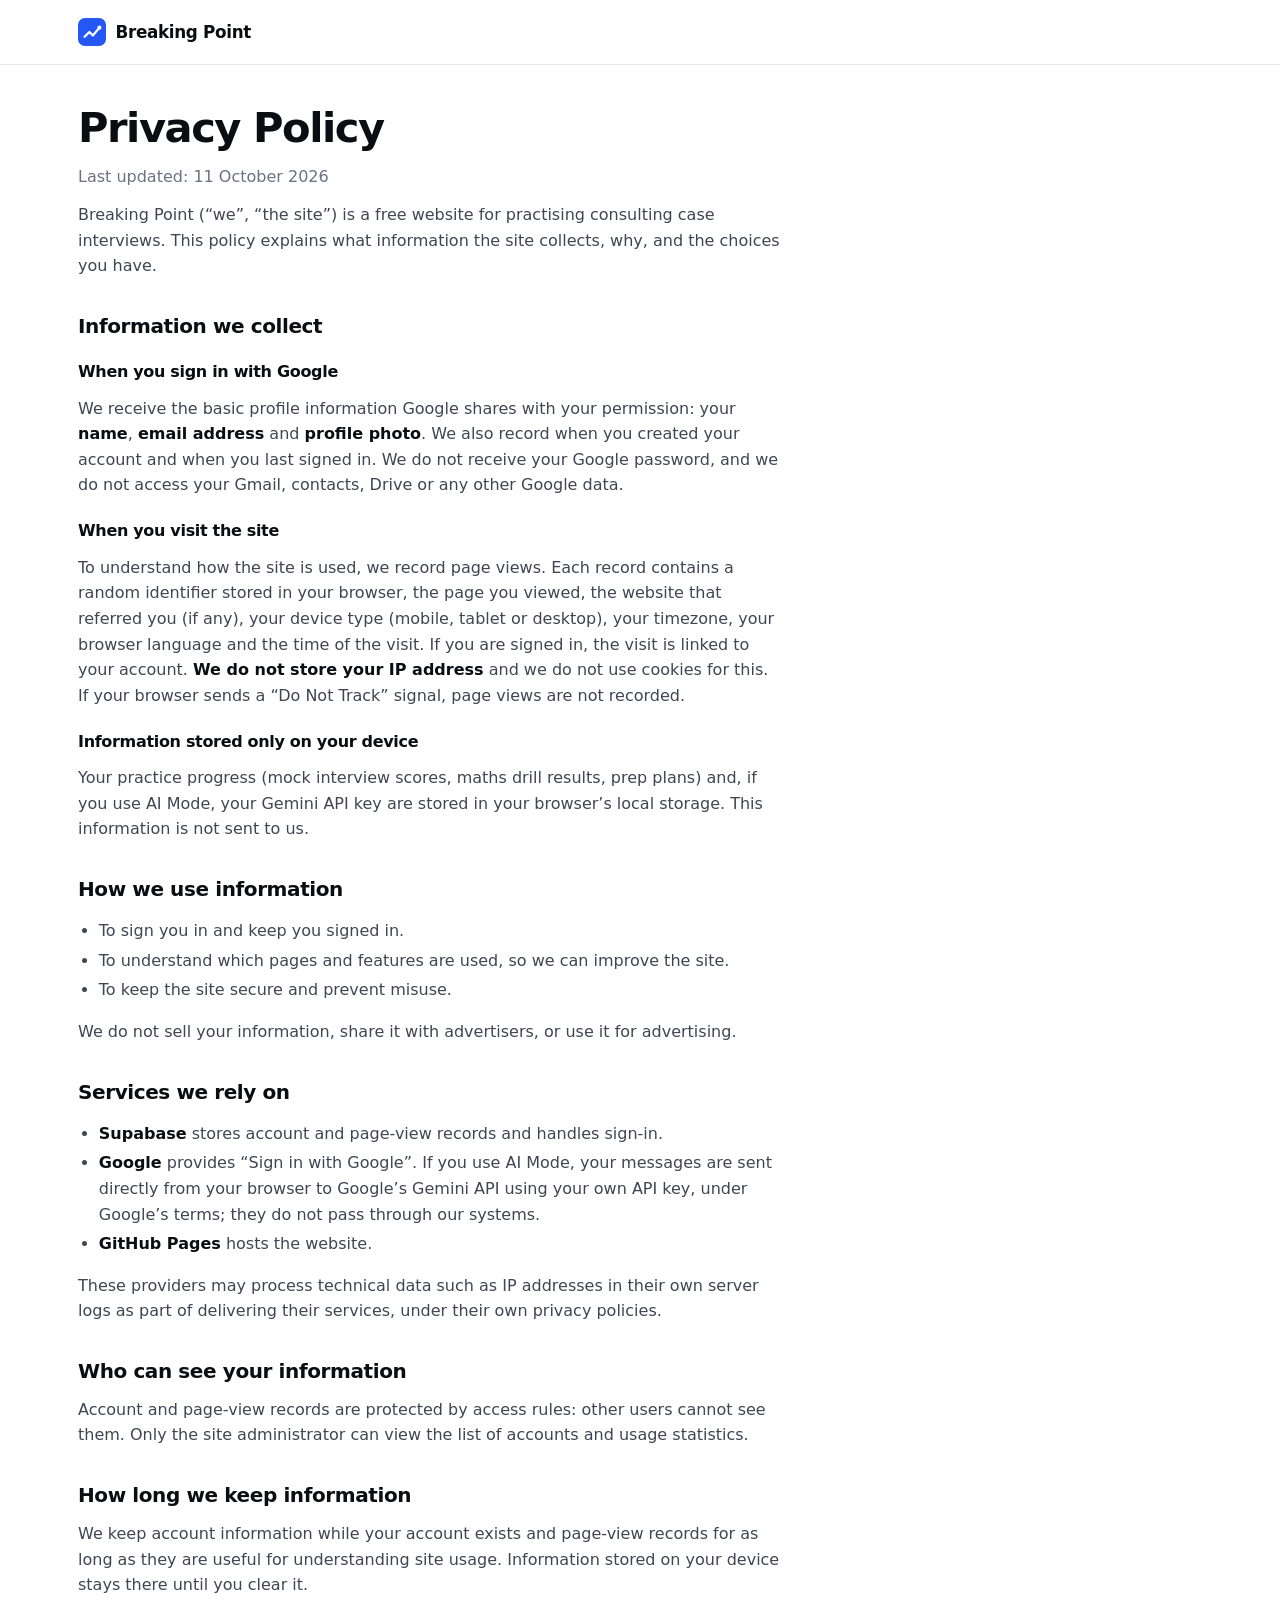
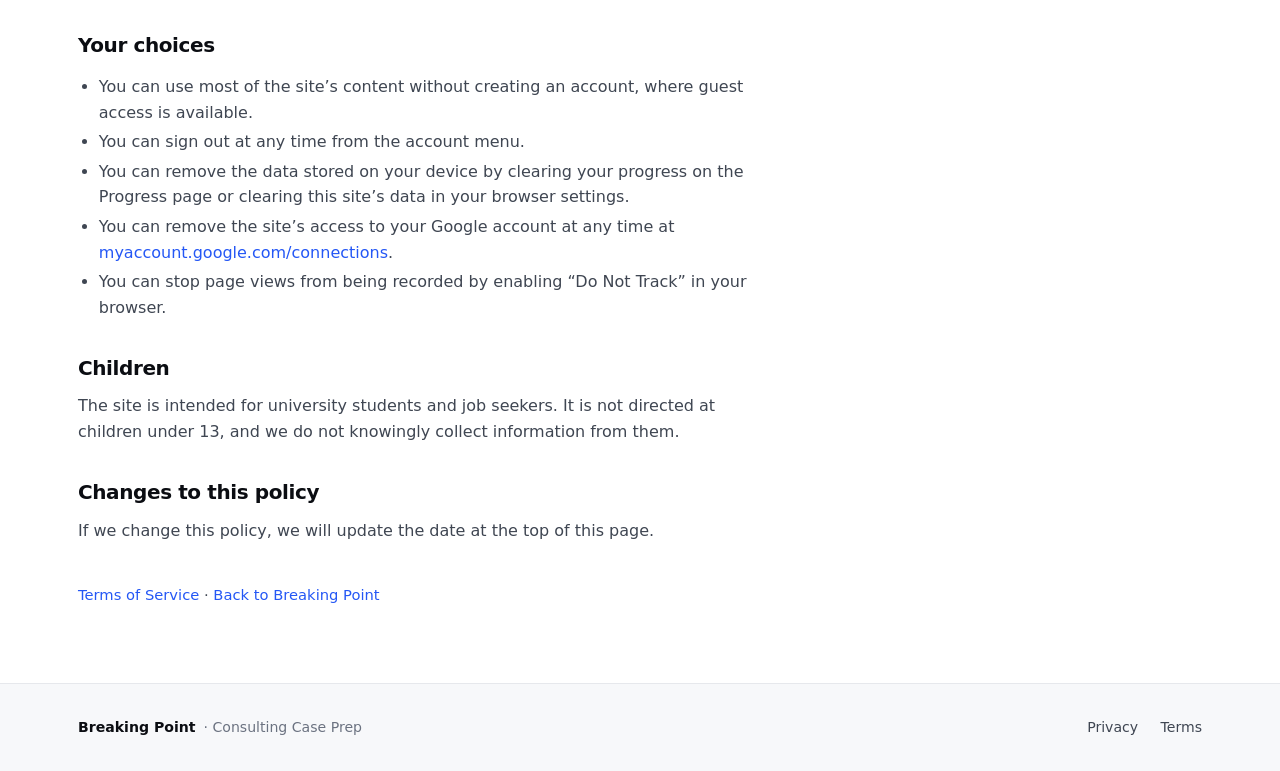
==== privacy.html @ 8d7461c3 "Add Privacy Policy and Terms of Service pages Public pages (no sign-in needed) for Google's OAuth br" ====
<!doctype html>
<html lang="en">
<head>
  <meta charset="utf-8">
  <meta name="viewport" content="width=device-width, initial-scale=1">
  <title>Privacy Policy · Breaking Point</title>
  <meta name="description" content="How Breaking Point collects, uses and protects your information.">
  <link rel="icon" href="img/favicon.svg" type="image/svg+xml">
  <link rel="stylesheet" href="css/style.css?v=19">
</head>
<body>

<header class="site-header">
  <div class="wrap">
    <a class="brand" href="index.html" aria-label="Breaking Point home"><svg class="brand-mark" viewBox="0 0 32 32" aria-hidden="true"><rect width="32" height="32" rx="8" fill="#2457f5"/><path d="M7.5 21.5l5.5-5.5 4 4 7.5-9" fill="none" stroke="#fff" stroke-width="2.6" stroke-linecap="round" stroke-linejoin="round"/><circle cx="24.5" cy="11" r="2.3" fill="#fff"/></svg><span class="brand-name">Breaking Point</span></a>
  </div>
</header>

<main class="wrap">
<article class="legal">
  <h1>Privacy Policy</h1>
  <p class="muted">Last updated: 11 October 2026</p>

  <p>Breaking Point (&ldquo;we&rdquo;, &ldquo;the site&rdquo;) is a free website for practising consulting case interviews. This policy explains what information the site collects, why, and the choices you have.</p>

  <h2>Information we collect</h2>
  <h3>When you sign in with Google</h3>
  <p>We receive the basic profile information Google shares with your permission: your <strong>name</strong>, <strong>email address</strong> and <strong>profile photo</strong>. We also record when you created your account and when you last signed in. We do not receive your Google password, and we do not access your Gmail, contacts, Drive or any other Google data.</p>

  <h3>When you visit the site</h3>
  <p>To understand how the site is used, we record page views. Each record contains a random identifier stored in your browser, the page you viewed, the website that referred you (if any), your device type (mobile, tablet or desktop), your timezone, your browser language and the time of the visit. If you are signed in, the visit is linked to your account. <strong>We do not store your IP address</strong> and we do not use cookies for this. If your browser sends a &ldquo;Do Not Track&rdquo; signal, page views are not recorded.</p>

  <h3>Information stored only on your device</h3>
  <p>Your practice progress (mock interview scores, maths drill results, prep plans) and, if you use AI Mode, your Gemini API key are stored in your browser&rsquo;s local storage. This information is not sent to us.</p>

  <h2>How we use information</h2>
  <ul>
    <li>To sign you in and keep you signed in.</li>
    <li>To understand which pages and features are used, so we can improve the site.</li>
    <li>To keep the site secure and prevent misuse.</li>
  </ul>
  <p>We do not sell your information, share it with advertisers, or use it for advertising.</p>

  <h2>Services we rely on</h2>
  <ul>
    <li><strong>Supabase</strong> stores account and page-view records and handles sign-in.</li>
    <li><strong>Google</strong> provides &ldquo;Sign in with Google&rdquo;. If you use AI Mode, your messages are sent directly from your browser to Google&rsquo;s Gemini API using your own API key, under Google&rsquo;s terms; they do not pass through our systems.</li>
    <li><strong>GitHub Pages</strong> hosts the website.</li>
  </ul>
  <p>These providers may process technical data such as IP addresses in their own server logs as part of delivering their services, under their own privacy policies.</p>

  <h2>Who can see your information</h2>
  <p>Account and page-view records are protected by access rules: other users cannot see them. Only the site administrator can view the list of accounts and usage statistics.</p>

  <h2>How long we keep information</h2>
  <p>We keep account information while your account exists and page-view records for as long as they are useful for understanding site usage. Information stored on your device stays there until you clear it.</p>

  <h2>Your choices</h2>
  <ul>
    <li>You can use most of the site&rsquo;s content without creating an account, where guest access is available.</li>
    <li>You can sign out at any time from the account menu.</li>
    <li>You can remove the data stored on your device by clearing your progress on the Progress page or clearing this site&rsquo;s data in your browser settings.</li>
    <li>You can remove the site&rsquo;s access to your Google account at any time at <a href="https://myaccount.google.com/connections" rel="noopener">myaccount.google.com/connections</a>.</li>
    <li>You can stop page views from being recorded by enabling &ldquo;Do Not Track&rdquo; in your browser.</li>
  </ul>

  <h2>Children</h2>
  <p>The site is intended for university students and job seekers. It is not directed at children under 13, and we do not knowingly collect information from them.</p>

  <h2>Changes to this policy</h2>
  <p>If we change this policy, we will update the date at the top of this page.</p>

  <p class="legal-links"><a href="terms.html">Terms of Service</a> &middot; <a href="index.html">Back to Breaking Point</a></p>
</article>
</main>

<footer>
  <div class="wrap">
    <span class="foot-brand">Breaking Point <span class="muted" style="font-weight:400">&middot; Consulting Case Prep</span></span>
    <nav class="foot-links" aria-label="Footer"><a href="privacy.html">Privacy</a><a href="terms.html">Terms</a></nav>
  </div>
</footer>
</body>
</html>
---- css/style.css ----
/* =====================================================================
   Breaking Point — Consulting Case Prep
   Design system: crisp white canvas, Inter throughout, one confident blue
   accent, soft borders and shadows, generous spacing. Phone and tablet
   adjustments live in the media queries at the end.
   ===================================================================== */

@font-face {
  font-family: "Inter";
  src: url("../fonts/inter-latin-wght-normal.woff2") format("woff2-variations"),
       url("../fonts/inter-latin-wght-normal.woff2") format("woff2");
  font-weight: 100 900; font-style: normal; font-display: swap;
}

:root {
  /* Neutrals */
  --bg: #ffffff;
  --bg-subtle: #f7f8fa;
  --bg-muted: #f1f3f6;
  --border: #e6e8ec;
  --border-strong: #d4d8df;
  --text: #0b0d12;
  --text-2: #3f4652;
  --text-3: #6b7280;

  /* Brand */
  --accent: #2457f5;
  --accent-hover: #1b47d8;
  --accent-ink: #14286b;
  --accent-soft: #edf2ff;
  --accent-soft-2: #d9e3ff;

  /* Status */
  --easy: #15803d;
  --medium: #b45309;
  --hard: #dc2626;

  /* Shape */
  --r-sm: 8px;
  --r: 10px;
  --r-lg: 12px;
  --shadow-sm: 0 0 #0000;
  --shadow: 0 1px 3px rgba(16, 24, 40, 0.06), 0 6px 16px rgba(16, 24, 40, 0.06);
  --shadow-lg: 0 12px 40px rgba(16, 24, 40, 0.14);

  --font: "Inter", ui-sans-serif, system-ui, -apple-system, "Segoe UI", Roboto, Helvetica, Arial, sans-serif;
  --mono: ui-monospace, "SF Mono", Menlo, Consolas, monospace;
  --header-h: 64px;
  --measure: 44rem;

  /* Aliases used by inline styles and scripts */
  --ink: var(--text);
  --paper: var(--bg);
  --muted: var(--text-2);
  --faint: var(--text-3);
  --rule: var(--border);
  --panel: var(--bg-subtle);
  --panel-strong: var(--bg-muted);
  --card: var(--bg);
  --ui: var(--font);
  --serif: var(--font);
}

*, *::before, *::after { box-sizing: border-box; }
[hidden] { display: none !important; }
html { -webkit-text-size-adjust: 100%; }
body {
  margin: 0; background: var(--bg); color: var(--text);
  font-family: var(--font); font-size: 16px; line-height: 1.6;
  font-feature-settings: "cv11", "ss01"; -webkit-font-smoothing: antialiased; -moz-osx-font-smoothing: grayscale;
}
img, svg { max-width: 100%; }
a { color: var(--accent); text-decoration: none; }
a:hover { color: var(--accent-hover); }
::selection { background: var(--accent-soft-2); }
::placeholder { color: var(--text-3); opacity: 1; }
:focus-visible { outline: 2px solid var(--accent); outline-offset: 2px; border-radius: 4px; }

h1, h2, h3, h4 { color: var(--text); font-weight: 700; letter-spacing: -0.02em; margin: 0; }
h1 { font-size: 2.6rem; line-height: 1.1; letter-spacing: -0.035em; }
h2 { font-size: 1.6rem; line-height: 1.25; margin: 2.6rem 0 0.8rem; }
h3 { font-size: 1.15rem; line-height: 1.35; margin: 1.6rem 0 0.5rem; }
h4 { font-size: 0.78rem; font-weight: 600; letter-spacing: 0.06em; text-transform: uppercase; color: var(--text-3); margin: 0 0 0.4rem; }
p { margin: 0.8rem 0; max-width: var(--measure); color: var(--text-2); }
ul, ol { color: var(--text-2); padding-left: 1.3rem; max-width: var(--measure); }
li { margin: 0.25rem 0; }
strong, b { color: var(--text); font-weight: 600; }
em { font-style: italic; }
code, kbd { font-family: var(--mono); font-size: 0.86em; }
kbd { border: 1px solid var(--border); border-bottom-width: 2px; border-radius: 5px; padding: 0 0.35em; background: var(--bg-subtle); color: var(--text-2); }
.muted { color: var(--text-3); }

.wrap { max-width: 1180px; margin: 0 auto; padding: 0 28px; }
article { padding: 2.8rem 0 5rem; }

p.subtitle { font-size: 1.15rem; line-height: 1.6; color: var(--text-2); margin: 0.8rem 0 2rem; max-width: 40rem; }
.note { font-size: 0.92rem; line-height: 1.55; color: var(--text-3); }

/* ---------- Buttons, chips, fields ---------- */

.btn {
  display: inline-flex; align-items: center; justify-content: center; gap: 0.4rem;
  font: 600 0.92rem/1.2 var(--font); letter-spacing: -0.005em;
  color: #fff; background: var(--accent); border: 1px solid var(--accent);
  padding: 0.6rem 1rem; border-radius: var(--r-sm); cursor: pointer; white-space: nowrap;
  box-shadow: var(--shadow-sm); transition: background 0.15s, border-color 0.15s, box-shadow 0.15s, transform 0.05s;
}
a.btn, a.btn:hover { color: #fff; }
.btn:hover { background: var(--accent-hover); border-color: var(--accent-hover); }
.btn:active { transform: translateY(1px); }
.btn.ghost, a.btn.ghost { color: var(--text); background: var(--bg); border-color: var(--border-strong); }
.btn.ghost:hover, a.btn.ghost:hover { color: var(--text); background: var(--bg-subtle); border-color: var(--text-3); }
.btn.lg { padding: 0.8rem 1.3rem; font-size: 1rem; border-radius: 10px; }
.btn:disabled { opacity: 0.45; cursor: not-allowed; box-shadow: none; }
.linkish { font: 600 0.9rem var(--font); background: none; border: 0; padding: 0; color: var(--accent); cursor: pointer; }
.linkish:hover { color: var(--accent-hover); text-decoration: underline; }

.chips { display: flex; gap: 0.4rem; flex-wrap: wrap; }
.chip {
  font: 500 0.86rem/1.2 var(--font); color: var(--text-2); background: var(--bg);
  border: 1px solid var(--border-strong); border-radius: 999px; padding: 0.4rem 0.8rem; cursor: pointer;
  transition: background 0.15s, border-color 0.15s, color 0.15s;
}
.chip:hover { border-color: var(--text-3); color: var(--text); }
.chip[aria-pressed="true"] { background: var(--text); border-color: var(--text); color: #fff; }
.chip:disabled { opacity: 0.45; cursor: not-allowed; }

.field { display: flex; flex-direction: column; gap: 0.35rem; min-width: 0; }
.field label, .field .label { font: 600 0.78rem var(--font); color: var(--text-2); }
input[type="text"], input[type="search"], input[type="password"], input[type="email"], input:not([type]), select {
  font: 400 0.95rem var(--font); color: var(--text); background: var(--bg);
  border: 1px solid var(--border-strong); border-radius: var(--r-sm); padding: 0.6rem 0.75rem; width: 100%;
  outline: none; box-shadow: var(--shadow-sm); transition: border-color 0.15s, box-shadow 0.15s;
}
input:focus, select:focus { border-color: var(--accent); box-shadow: 0 0 0 3px var(--accent-soft-2); }
select {
  appearance: none; -webkit-appearance: none; cursor: pointer; padding-right: 2rem;
  background-image: url("data:image/svg+xml,%3Csvg xmlns='http://www.w3.org/2000/svg' width='12' height='12' viewBox='0 0 24 24' fill='none' stroke='%236b7280' stroke-width='2.5' stroke-linecap='round' stroke-linejoin='round'%3E%3Cpath d='M6 9l6 6 6-6'/%3E%3C/svg%3E");
  background-repeat: no-repeat; background-position: right 0.7rem center;
}
.status { font-size: 0.9rem; color: var(--text-3); min-height: 1.4rem; margin: 0.6rem 0 0.2rem; }
.status.ok { color: var(--easy); }
.status.err { color: var(--hard); }

.diff { font: 600 0.78rem var(--font); display: inline-flex; align-items: center; gap: 0.3rem; padding: 0.15rem 0.55rem; border-radius: 999px; }
.diff::before { content: ""; width: 6px; height: 6px; border-radius: 50%; background: currentColor; }
.diff.easy { color: var(--easy); background: #ecfdf3; }
.diff.medium { color: var(--medium); background: #fff7ed; }
.diff.hard { color: var(--hard); background: #fef2f2; }

/* ---------- Header ---------- */

.site-header {
  position: sticky; top: 0; z-index: 30;
  background: rgba(255, 255, 255, 0.82); backdrop-filter: saturate(180%) blur(12px); -webkit-backdrop-filter: saturate(180%) blur(12px);
  border-bottom: 1px solid var(--border);
}
.site-header .wrap { display: flex; align-items: center; gap: 2rem; height: 64px; }
.brand { display: inline-flex; align-items: center; gap: 0.6rem; color: var(--text); font-weight: 700; font-size: 1.05rem; letter-spacing: -0.02em; white-space: nowrap; }
.brand:hover { color: var(--text); }
.brand small { display: none; }
.brand-mark { width: 28px; height: 28px; flex: none; }
.tabs { display: flex; gap: 0.25rem; }
.tabs a { font-weight: 500; font-size: 0.92rem; color: var(--text-2); padding: 0.45rem 0.8rem; border-radius: var(--r-sm); transition: background 0.15s, color 0.15s; }
.tabs a:hover { color: var(--text); background: var(--bg-subtle); }
.tabs a[aria-current="page"] { color: var(--text); background: var(--bg-muted); }
.header-cta { margin-left: auto; }

/* ---------- Footer ---------- */

footer { border-top: 1px solid var(--border); background: var(--bg-subtle); color: var(--text-3); font-size: 0.88rem; padding: 2rem 0; }
footer .wrap { display: flex; justify-content: space-between; align-items: center; gap: 1rem; flex-wrap: wrap; }
footer a { color: var(--text-2); }
footer a:hover { color: var(--text); }
.foot-brand { display: inline-flex; align-items: center; gap: 0.5rem; color: var(--text); font-weight: 600; }
.foot-links { display: flex; flex-wrap: wrap; gap: 0.5rem 1.4rem; }

/* ---------- Landing (Learn tab) ---------- */

.section-head { margin: 4.5rem 0 1.5rem; }
.section-head .kicker { font: 600 0.82rem var(--font); color: var(--accent); margin: 0 0 0.4rem; }
.section-head h2 { margin: 0; font-size: 1.6rem; letter-spacing: -0.03em; }
.section-head p { margin: 0.5rem 0 0; }

.learn-cards { list-style: none; padding: 0; margin: 0; max-width: none; display: grid; grid-template-columns: repeat(3, minmax(0, 1fr)); gap: 1rem; }
.learn-cards li { margin: 0; }
.learn-cards a {
  display: flex; flex-direction: column; height: 100%; padding: 1.4rem; color: var(--text);
  border: 1px solid var(--border); border-radius: var(--r-lg); background: var(--bg); box-shadow: var(--shadow-sm);
  transition: border-color 0.15s, box-shadow 0.15s, transform 0.15s;
}
.learn-cards a:hover { border-color: var(--accent-soft-2); box-shadow: var(--shadow); transform: translateY(-2px); color: var(--text); }
.learn-cards .n { font: 700 0.8rem var(--font); color: var(--accent); background: var(--accent-soft); width: 28px; height: 28px; border-radius: 8px; display: inline-flex; align-items: center; justify-content: center; }
.learn-cards .t { font-size: 1.12rem; font-weight: 700; letter-spacing: -0.02em; margin: 0.9rem 0 0.35rem; }
.learn-cards .d { font-size: 0.94rem; color: var(--text-2); line-height: 1.55; flex: 1; }
.learn-cards .go { font-weight: 600; font-size: 0.9rem; color: var(--accent); margin-top: 1rem; }

.cta-band { margin: 4.5rem 0 0; padding: 2.4rem; border-radius: 20px; background: var(--accent-ink); display: flex; align-items: center; justify-content: space-between; gap: 1.5rem; flex-wrap: wrap; }
.cta-band h2 { color: #fff; margin: 0; font-size: 1.6rem; }
.cta-band p { color: #c3cff8; margin: 0.4rem 0 0; }
.cta-band .btn { background: #fff; color: var(--accent-ink); border-color: #fff; }
.cta-band .btn:hover { background: var(--accent-soft); color: var(--accent-ink); }

/* ---------- Learn pages ---------- */

.learn-page { max-width: 60rem; }
.crumbs { font-size: 0.88rem; color: var(--text-3); margin: 0 0 1rem; }
.crumbs a { color: var(--text-3); }
.crumbs a:hover { color: var(--text); }
.crumbs span[aria-hidden] { margin: 0 0.4rem; }
.section-links { list-style: none; padding: 4px; margin: 0 0 2.2rem; max-width: 100%; display: inline-flex; flex-wrap: wrap; gap: 2px; background: var(--bg-muted); border-radius: 10px; }
.section-links li { margin: 0; }
.section-links a { display: inline-flex; align-items: center; gap: 0.45rem; font-weight: 500; font-size: 0.88rem; color: var(--text-2); padding: 0.4rem 0.8rem; border-radius: 7px; }
.section-links a:hover { color: var(--text); }
.section-links a[aria-current="page"] { background: var(--bg); color: var(--text); box-shadow: var(--shadow-sm); }
.section-links .n { font-size: 0.75rem; color: var(--text-3); font-variant-numeric: tabular-nums; }
.learn-page > h1 { margin-top: 0; }
.jump { display: flex; flex-wrap: wrap; gap: 0.4rem; margin: 1.2rem 0 0.5rem; }
.jump a { font-size: 0.85rem; font-weight: 500; color: var(--text-2); border: 1px solid var(--border); border-radius: 999px; padding: 0.3rem 0.75rem; }
.jump a:hover { border-color: var(--accent); color: var(--accent); }

.box { background: var(--bg); border: 1px solid var(--border); border-radius: var(--r-lg); padding: 1.4rem 1.5rem; box-shadow: var(--shadow-sm); }
.box > h2:first-child, .box > h3:first-child { margin-top: 0; }
.box p { max-width: none; }
.duo { display: grid; grid-template-columns: repeat(2, minmax(0, 1fr)); gap: 1rem; margin: 1.5rem 0 1rem; }
.duo h2 { font-size: 1.15rem; margin: 0 0 0.4rem; }
.duo p { margin: 0; }

.fw { background: var(--bg); border: 1px solid var(--border); border-radius: var(--r-lg); padding: 1.6rem 1.7rem 1.2rem; margin: 1.4rem 0 0; box-shadow: var(--shadow-sm); scroll-margin-top: 90px; }
.fw > h3 { margin: 0 0 0.2rem; font-size: 1.3rem; }
.fw > h3 a { color: var(--text); }
.fw-grid { display: grid; grid-template-columns: 1fr 1fr; gap: 1rem; margin: 1rem 0; }
.fw-grid p, .fw-grid ul { margin: 0; max-width: none; font-size: 0.97rem; }
.fw-when { background: var(--accent-soft); border-radius: var(--r); padding: 1rem 1.1rem; }
.fw-when h4 { color: var(--accent); }
.fw-when p { color: var(--accent-ink); }
.fw-example h4 { margin-top: 1rem; }
.fw-example p, .fw-example li { font-size: 0.97rem; }
.compare { display: grid; grid-template-columns: 1fr 1fr; gap: 1rem; margin: 0.6rem 0; }
.compare > div { background: var(--bg-subtle); border-radius: var(--r); padding: 1rem 1.1rem; }
.compare p { font-size: 0.95rem; margin: 0.3rem 0; max-width: none; }
.label-sc { font: 700 0.76rem var(--font) !important; letter-spacing: 0.05em; text-transform: uppercase; color: var(--text) !important; }
.formula { font-family: var(--mono); font-size: 0.92rem; background: var(--bg-subtle); border: 1px solid var(--border); border-radius: var(--r-sm); padding: 0.5rem 0.75rem; display: inline-block; color: var(--text); }
.checklist { display: flex; flex-wrap: wrap; gap: 0.4rem; list-style: none; padding: 0; margin: 0.4rem 0 0; max-width: none; }
.checklist li { margin: 0; border: 1px solid var(--border); border-radius: 999px; padding: 0.25rem 0.75rem; font-size: 0.86rem; color: var(--text-2); background: var(--bg); }
.mini-fw { border: 1px solid var(--border); border-radius: var(--r); padding: 1.1rem 1.2rem; margin: 1rem 0 0.5rem; background: var(--bg-subtle); }
.mini-fw > h4 { color: var(--text); }
.nest { display: grid; grid-template-columns: repeat(3, 1fr); gap: 0.75rem; margin: 0.6rem 0; }
.nest div { background: var(--bg); border: 1px solid var(--border); border-radius: var(--r-sm); padding: 0.75rem 0.85rem; font-size: 0.9rem; line-height: 1.5; color: var(--text-2); }
.nest b { display: block; font-size: 0.85rem; color: var(--accent); margin-bottom: 0.2rem; }
.assume { background: var(--accent-soft); color: var(--accent-ink); border-radius: 6px; padding: 0.05rem 0.4rem; font-size: 0.92em; }
.assume::before { content: "assume "; font-size: 0.72em; font-weight: 700; letter-spacing: 0.04em; text-transform: uppercase; color: var(--accent); margin-right: 0.15rem; }

table.plain { border-collapse: collapse; width: 100%; max-width: 52rem; margin: 1rem 0; font-size: 0.92rem; }
table.plain th, table.plain td { text-align: left; padding: 0.6rem 0.9rem 0.6rem 0; border-bottom: 1px solid var(--border); vertical-align: top; color: var(--text-2); }
table.plain th { font: 600 0.74rem var(--font); letter-spacing: 0.05em; text-transform: uppercase; color: var(--text-3); }
table.plain td.num, table.plain th.num { text-align: right; font-variant-numeric: tabular-nums; }
table.plain tr.total td { border-top: 1px solid var(--border-strong); border-bottom: 0; color: var(--text); font-weight: 600; }
.steps-table td:first-child { white-space: nowrap; font-weight: 600; color: var(--text); }

.tips { list-style: none; padding: 0; margin: 1.5rem 0 0; max-width: none; display: grid; grid-template-columns: repeat(3, minmax(0, 1fr)); gap: 1rem; }
.tips li { margin: 0; background: var(--bg); border: 1px solid var(--border); border-radius: var(--r-lg); padding: 1.3rem; font-size: 0.95rem; color: var(--text-2); box-shadow: var(--shadow-sm); }
.tips b { display: block; font-size: 1.05rem; margin-bottom: 0.3rem; }
.tips .eg { display: block; color: var(--text-3); font-size: 0.88rem; margin-top: 0.7rem; padding-top: 0.7rem; border-top: 1px dashed var(--border); }
.tip-ico { width: 40px; height: 40px; display: block; margin-bottom: 0.8rem; padding: 9px; border-radius: 10px; background: var(--accent-soft); }
.tip-ico * { fill: none; stroke: var(--accent); stroke-width: 2; stroke-linecap: round; stroke-linejoin: round; }
.tip-ico text { fill: var(--accent); stroke: none; font-family: var(--font); font-weight: 700; }

.stepper-bar { display: flex; align-items: center; gap: 0.6rem; flex-wrap: wrap; margin: 1.4rem 0 1rem; }
.stepper-bar .progress { font-size: 0.9rem; color: var(--text-3); margin: 0 auto 0 0; }
.steps-x { list-style: none; padding: 0; margin: 0; max-width: none; display: grid; gap: 0.6rem; }
.step-x { margin: 0; background: var(--bg); border: 1px solid var(--border); border-radius: var(--r); box-shadow: var(--shadow-sm); overflow: hidden; }
.step-x[data-open="true"] { border-color: var(--accent-soft-2); box-shadow: var(--shadow); }
.step-x[data-locked="true"] { background: var(--bg-subtle); box-shadow: none; }
.step-x > button { all: unset; box-sizing: border-box; display: flex; gap: 0.9rem; align-items: center; width: 100%; cursor: pointer; padding: 1rem 1.2rem; font-family: var(--font); }
.step-x > button:focus-visible { outline: 2px solid var(--accent); outline-offset: -2px; }
.step-x .n { width: 28px; height: 28px; flex: none; border-radius: 8px; background: var(--accent-soft); color: var(--accent); display: inline-flex; align-items: center; justify-content: center; font-weight: 700; font-size: 0.85rem; }
.step-x[data-locked="true"] .n { background: var(--bg-muted); color: var(--text-3); }
.step-x .t { flex: 1; font-weight: 600; font-size: 1rem; color: var(--text); }
.step-x[data-locked="true"] .t { color: var(--text-3); }
.step-x .chev { color: var(--text-3); font-size: 1.2rem; }
.step-x .chev::after { content: "+"; }
.step-x[data-open="true"] .chev::after { content: "\2212"; }
.step-x[data-locked="true"] .chev::after { content: "Locked"; font-size: 0.78rem; font-weight: 600; }
.step-x .body { padding: 0 1.2rem 1.3rem 3.9rem; }
.step-x .body p, .step-x .body li { font-size: 0.97rem; }
.qa { margin: 0.4rem 0; padding: 0; list-style: none; max-width: none; display: grid; gap: 0.6rem; }
.qa li { margin: 0; background: var(--bg-subtle); border-radius: var(--r-sm); padding: 0.75rem 0.9rem; }
.qa .q { display: block; font-weight: 600; color: var(--text); }
.qa .a { display: block; color: var(--text-2); }
.qa .why { display: block; color: var(--text-3); font-size: 0.88rem; margin-top: 0.2rem; }
.qa .why::before { content: "Why it matters: "; font-weight: 600; color: var(--accent); }
.answer { background: var(--accent-soft); border-radius: var(--r); padding: 1rem 1.2rem; margin: 1rem 0; max-width: none; }
.answer p { margin: 0.3rem 0; max-width: none; color: var(--accent-ink); }

.subtabs { display: inline-flex; gap: 2px; padding: 4px; background: var(--bg-muted); border-radius: 10px; margin: 1.4rem 0 0.4rem; flex-wrap: wrap; }
.subtabs button { all: unset; cursor: pointer; font: 500 0.9rem var(--font); color: var(--text-2); padding: 0.45rem 0.9rem; border-radius: 7px; }
.subtabs button[aria-selected="true"] { background: var(--bg); color: var(--text); box-shadow: var(--shadow-sm); }
.subtabs button:focus-visible { outline: 2px solid var(--accent); }
.num-group .box { margin-top: 1rem; }
.num-group .box h3 { margin: 0 0 0.3rem; }
.num-group table.plain { margin-bottom: 0; }
.num-group table.plain tr:last-child td { border-bottom: 0; }
table.numbers { max-width: none; table-layout: fixed; }
table.numbers th:nth-child(1) { width: 26%; }
table.numbers th:nth-child(2) { width: 34%; }
table.numbers th:nth-child(3) { width: 28%; }
table.numbers th:nth-child(4) { width: 12%; }
table.numbers td:nth-child(2) { color: var(--text); font-weight: 500; }
table.numbers td.src, table.numbers td.yr { color: var(--text-3); font-size: 0.86rem; }
table.numbers .flag { font: 600 0.68rem var(--font); letter-spacing: 0.04em; text-transform: uppercase; color: var(--medium); background: #fff7ed; border-radius: 4px; padding: 0.05rem 0.3rem; margin-left: 0.4rem; }

.pager { display: flex; justify-content: space-between; gap: 1rem; margin-top: 3.5rem; padding-top: 1.4rem; border-top: 1px solid var(--border); max-width: none; }
.pager a { display: flex; flex-direction: column; gap: 0.2rem; padding: 0.9rem 1.1rem; border: 1px solid var(--border); border-radius: var(--r); min-width: 12rem; color: var(--text); transition: border-color 0.15s, box-shadow 0.15s; }
.pager a:hover { border-color: var(--accent-soft-2); box-shadow: var(--shadow-sm); color: var(--text); }
.pager a.next { text-align: right; margin-left: auto; }
.pager .lbl { font-size: 0.8rem; color: var(--text-3); }
.pager .ttl { font-weight: 600; }

/* ---------- Illustrations & charts ---------- */

figure.fig { margin: 1.4rem 0; max-width: 60rem; }
figure.fig.box { padding: 1.3rem 1.4rem 1.1rem; }
figure.fig figcaption { font-size: 0.88rem; line-height: 1.5; color: var(--text-3); margin-top: 0.8rem; max-width: var(--measure); }
.fig-title { font: 600 0.84rem var(--font); color: var(--text-2); margin: 0 0 0.8rem; max-width: none; }
svg.ill { width: 100%; height: auto; display: block; overflow: visible; }
.ill text { font-family: var(--font); fill: var(--text); font-size: 14px; }
.ill text.sm { font-size: 12.5px; fill: var(--text-2); }
.ill text.xs { font-size: 11.5px; fill: var(--text-3); }
.ill text.lg { font-size: 16px; font-weight: 600; }
.ill text.xl { font-size: 24px; font-weight: 700; letter-spacing: -0.02em; }
.ill text.b { font-weight: 700; }
.ill text.sc { font-size: 11px; font-weight: 700; letter-spacing: 0.08em; text-transform: uppercase; fill: var(--text-3); }
.ill text.on-dark { fill: #fff; }
.ill text.mid { text-anchor: middle; }
.ill text.end { text-anchor: end; }
.ill .card { fill: #fff; stroke: var(--border-strong); stroke-width: 1; }
.ill .card-ink { fill: #fff; stroke: var(--accent); stroke-width: 1.5; }
.ill .panel { fill: var(--accent-soft); }
.ill .rule { stroke: var(--border); stroke-width: 1; fill: none; }
.ill .axis { stroke: var(--border-strong); stroke-width: 1; fill: none; }
.ill .line { stroke: var(--accent-ink); stroke-width: 1.5; fill: none; }
.ill .line2 { stroke: var(--accent); stroke-width: 2.5; fill: none; }
.ill .dash { stroke: var(--text-3); stroke-width: 1.2; stroke-dasharray: 4 4; fill: none; }
.ill .ink { fill: var(--accent); }
.ill .gap { stroke: #fff; stroke-width: 2; }
.ill .hit:hover { opacity: 0.85; }
.legend { display: flex; flex-wrap: wrap; gap: 0.3rem 1.1rem; list-style: none; padding: 0; margin: 0.8rem 0 0; max-width: none; font-size: 0.85rem; color: var(--text-2); }
.legend li { margin: 0; display: flex; align-items: center; gap: 0.4rem; }
.legend i { width: 0.7rem; height: 0.7rem; display: inline-block; border-radius: 3px; }
.legend b { font-weight: 500; color: var(--text-3); }
.charts { display: grid; grid-template-columns: minmax(0, 1fr); gap: 1rem; margin: 1.4rem 0 0.4rem; max-width: 50rem; }

/* ---------- Question bank ---------- */

.filters {
  display: grid; grid-template-columns: repeat(4, minmax(0, 1fr)); gap: 1rem 1.2rem; align-items: end;
  padding: 1.2rem; margin: 1.5rem 0 1rem; background: var(--bg-subtle); border: 1px solid var(--border); border-radius: var(--r-lg);
}
.filters .field.search { grid-column: span 2; }
.filters .field.diff-field { grid-column: span 2; }
.result-meta { display: flex; justify-content: space-between; align-items: center; font-size: 0.9rem; color: var(--text-3); margin: 1rem 0 0.8rem; }
.qlist { list-style: none; padding: 0; margin: 0; max-width: none; display: grid; gap: 0.75rem; }
.qitem {
  margin: 0; display: grid; grid-template-columns: 3.6rem minmax(0, 1fr) auto; gap: 0.35rem 1.2rem; align-items: start;
  padding: 1.1rem 1.3rem; background: var(--bg); border: 1px solid var(--border); border-radius: var(--r-lg); box-shadow: var(--shadow-sm);
  transition: border-color 0.15s, box-shadow 0.15s;
}
.qitem:hover { border-color: var(--border-strong); box-shadow: var(--shadow); }
.qitem .qid { font: 600 0.8rem var(--font); color: var(--text-3); padding-top: 0.2rem; font-variant-numeric: tabular-nums; }
.qitem .qtitle { font-size: 1.05rem; font-weight: 600; letter-spacing: -0.01em; color: var(--text); margin: 0; max-width: none; line-height: 1.4; }
.qitem .qmeta { grid-column: 2; font-size: 0.84rem; color: var(--text-3); display: flex; gap: 0.35rem 0.9rem; flex-wrap: wrap; align-items: center; }
.qitem .firm { color: var(--text); font-weight: 600; }
.qitem .qactions { grid-row: 1 / span 3; grid-column: 3; display: flex; flex-direction: column; gap: 0.45rem; align-self: center; }
.qitem details { grid-column: 2; margin-top: 0.2rem; }
.qitem summary { cursor: pointer; font-size: 0.85rem; font-weight: 600; color: var(--accent); list-style: none; }
.qitem summary::-webkit-details-marker { display: none; }
.qitem summary::before { content: "+ "; }
.qitem details[open] summary::before { content: "\2212 "; }
.qitem details p { font-size: 0.92rem; margin: 0.4rem 0 0; max-width: none; color: var(--text-2); }
.empty { padding: 3rem 1rem; text-align: center; color: var(--text-3); border: 1px dashed var(--border-strong); border-radius: var(--r-lg); list-style: none; }

/* ---------- Model interview reader ---------- */

body.reader-open { overflow: hidden; }
.reader { position: fixed; inset: 0; z-index: 50; display: flex; align-items: center; justify-content: center; padding: 3vh 16px; }
.reader-backdrop { position: absolute; inset: 0; background: rgba(11, 13, 18, 0.5); backdrop-filter: blur(2px); }
.reader-panel { position: relative; background: var(--bg); width: min(800px, 100%); max-height: 94vh; display: flex; flex-direction: column; border-radius: var(--r-lg); box-shadow: var(--shadow-lg); overflow: hidden; }
.reader-head { display: flex; gap: 1rem; align-items: flex-start; padding: 1.3rem 1.5rem 1.1rem; border-bottom: 1px solid var(--border); }
.reader-titles { flex: 1; min-width: 0; }
.reader-kicker { font: 600 0.78rem var(--font); color: var(--accent); margin: 0 0 0.35rem; max-width: none; }
.reader-kicker .skip { margin-left: 0.8rem; color: var(--text-3); font-weight: 500; }
.reader-kicker .skip:hover { color: var(--text); }
.reader-head h2 { font-size: 1.3rem; line-height: 1.3; margin: 0; }
.reader-meta { font-size: 0.86rem; color: var(--text-3); margin: 0.4rem 0 0; max-width: none; }
.reader-body { overflow-y: auto; padding: 0.4rem 1.5rem 1.5rem; overscroll-behavior: contain; }
.reader-body:focus { outline: none; }
.transcript { list-style: none; padding: 0; margin: 0; max-width: none; }
.turn { margin: 0; display: grid; grid-template-columns: 6.5rem minmax(0, 1fr); gap: 1rem; padding: 1rem 0; border-bottom: 1px solid var(--border); }
.turn:last-child { border-bottom: 0; }
.turn .spk { font: 600 0.78rem var(--font); padding-top: 0.15rem; }
.turn.is-i .spk { color: var(--text-3); }
.turn.is-c .spk { color: var(--accent); }
.turn .txt p, .turn .txt ul, .turn .txt ol { font-size: 0.97rem; line-height: 1.65; margin: 0.35rem 0; max-width: none; }
.turn .txt > :first-child { margin-top: 0; }
.turn .txt > :last-child { margin-bottom: 0; }
.turn .txt ul { list-style: disc; }
.turn .txt ol { list-style: decimal; }
.turn.is-i .txt p { color: var(--text-2); }
.turn.is-c .txt p, .turn.is-c .txt li { color: var(--text); }
.reader-answer { margin-top: 1.2rem; background: var(--accent-soft); border-radius: var(--r); padding: 1.1rem 1.2rem; }
.reader-answer .lbl { font: 700 0.74rem var(--font); letter-spacing: 0.05em; text-transform: uppercase; color: var(--accent); margin: 0 0 0.2rem; }
.reader-answer .lbl ~ .lbl { margin-top: 0.8rem; }
.reader-answer p { margin: 0; max-width: none; color: var(--accent-ink); font-weight: 500; }
.reader-note { font-size: 0.82rem; color: var(--text-3); margin: 1rem 0 0; max-width: none; }
.reader-foot { display: flex; gap: 0.6rem; justify-content: space-between; align-items: center; padding: 0.9rem 1.5rem; border-top: 1px solid var(--border); background: var(--bg-subtle); }
.reader-foot .btn:disabled { visibility: hidden; }
.icon-btn { display: none; flex: none; width: 38px; height: 38px; border: 0; background: transparent; border-radius: 10px; align-items: center; justify-content: center; cursor: pointer; color: var(--text-2); }
.icon-btn:hover { background: var(--bg-muted); color: var(--text); }
.icon-btn svg { width: 20px; height: 20px; fill: none; stroke: currentColor; stroke-width: 2; stroke-linecap: round; stroke-linejoin: round; }
.reader-close { display: inline-flex; margin: -0.4rem -0.6rem 0 0; }

/* ---------- AI mode: setup ---------- */

#ai-setup > h2 { margin-top: 1rem; }
.setup-steps { list-style: none; padding: 0; margin: 1.5rem 0 1.4rem; max-width: none; display: grid; grid-template-columns: repeat(4, minmax(0, 1fr)); gap: 1rem; }
.setup-steps li { margin: 0; position: relative; display: flex; flex-direction: column; padding: 1.3rem; }
.setup-steps .step-n { position: absolute; top: 1.2rem; right: 1.2rem; font: 700 0.8rem var(--font); color: var(--accent); background: var(--accent-soft); width: 26px; height: 26px; border-radius: 7px; display: inline-flex; align-items: center; justify-content: center; }
.setup-steps h3 { margin: 0.9rem 0 0.3rem; font-size: 1.02rem; }
.setup-steps p { font-size: 0.92rem; margin: 0 0 0.9rem; flex: 1; }
.setup-steps .btn { align-self: flex-start; }
.step-ico { width: 40px; height: 40px; padding: 8px; border-radius: 10px; background: var(--accent-soft); }
.step-ico * { fill: none; stroke: var(--accent); stroke-width: 2; stroke-linecap: round; stroke-linejoin: round; }
.connect { max-width: 44rem; }
.key-row { display: flex; gap: 0.6rem; align-items: flex-end; flex-wrap: wrap; }
.key-row .field { flex: 1 1 16rem; }

/* ---------- AI mode: full-page chat ---------- */

body.ai-full { overflow: hidden; }
body.ai-full footer, body.ai-full .site-header { display: none; }
body.ai-full #view-ai > h1, body.ai-full #view-ai > .subtitle { display: none; }
.chat-shell { position: fixed; inset: 0; z-index: 5; height: 100vh; height: 100dvh; display: grid; grid-template-columns: 300px minmax(0, 1fr); background: var(--bg); }

.picker-panel { border-right: 1px solid var(--border); background: var(--bg-subtle); display: flex; flex-direction: column; min-height: 0; }
.side-top { padding: 1rem 1rem 0.8rem; border-bottom: 1px solid var(--border); }
.side-brand { display: inline-flex; align-items: center; gap: 0.55rem; font-weight: 700; font-size: 1rem; color: var(--text); margin-bottom: 0.7rem; letter-spacing: -0.02em; }
.side-brand:hover { color: var(--text); }
.side-nav { display: flex; gap: 2px; padding: 3px; background: var(--bg-muted); border-radius: 9px; }
.side-nav a { flex: 1; text-align: center; font-weight: 500; font-size: 0.8rem; color: var(--text-2); padding: 0.35rem 0.3rem; border-radius: 6px; white-space: nowrap; }
.side-nav a:hover { color: var(--text); }
.side-nav a[aria-current="page"] { background: var(--bg); color: var(--text); box-shadow: var(--shadow-sm); }
.picker-head { padding: 1rem 1rem 0.8rem; border-bottom: 1px solid var(--border); }
.picker-head h2 { font-size: 0.95rem; margin: 0 0 0.6rem; }
.picker-head .chips { margin-top: 0.6rem; }
.picker-head .chip { font-size: 0.8rem; padding: 0.3rem 0.65rem; }
.pick-count { font-size: 0.8rem; color: var(--text-3); margin: 0.6rem 0 0; }
.pick-list { list-style: none; margin: 0; padding: 0.4rem; overflow-y: auto; flex: 1; max-width: none; overscroll-behavior: contain; }
.pick-list li { margin: 0; }
.pick-list button { all: unset; box-sizing: border-box; display: block; width: 100%; cursor: pointer; padding: 0.6rem 0.7rem; border-radius: var(--r-sm); font: 500 0.9rem/1.4 var(--font); color: var(--text); }
.pick-list button:hover { background: var(--bg-muted); }
.pick-list button:focus-visible { outline: 2px solid var(--accent); outline-offset: -2px; }
.pick-list button[aria-pressed="true"] { background: var(--bg); box-shadow: var(--shadow-sm), inset 0 0 0 1px var(--accent-soft-2); }
.pick-list .pm { display: flex; align-items: center; gap: 0.3rem; font-size: 0.76rem; font-weight: 400; color: var(--text-3); margin-top: 0.25rem; }
.pick-list .pm .diff { padding: 0.05rem 0.4rem; font-size: 0.72rem; }
.side-foot { border-top: 1px solid var(--border); padding: 0.8rem 1rem 1rem; display: flex; flex-direction: column; gap: 0.55rem; font-size: 0.85rem; color: var(--text-2); }
.side-foot .row { display: flex; align-items: center; gap: 0.5rem; flex-wrap: wrap; }
.ok-dot { width: 8px; height: 8px; border-radius: 50%; background: var(--easy); box-shadow: 0 0 0 3px #dcfce7; }
.model-pick { display: flex; align-items: center; gap: 0.5rem; font-size: 0.8rem; color: var(--text-3); }
.model-pick input { padding: 0.3rem 0.5rem; font-size: 0.82rem; }
.side-foot .linkish { font-size: 0.82rem; }

.chat-window { display: flex; flex-direction: column; min-height: 0; min-width: 0; }
.chat-head { display: flex; gap: 0.9rem; align-items: center; padding: 0.8rem 1.5rem; min-height: 64px; border-bottom: 1px solid var(--border); background: var(--bg); }
.chat-q { flex: 1; min-width: 0; }
.chat-q-title { font-size: 0.98rem; font-weight: 600; color: var(--text); margin: 0; max-width: none; line-height: 1.35; }
.chat-q-meta { font-size: 0.8rem; color: var(--text-3); margin: 0.15rem 0 0; max-width: none; }
.chat-ctrl { display: flex; align-items: center; gap: 0.7rem; }
.timer { font: 600 0.85rem var(--mono); color: var(--text-2); background: var(--bg-muted); border-radius: 6px; padding: 0.25rem 0.5rem; }

.messages { position: relative; flex: 1; overflow-y: auto; min-height: 0; overscroll-behavior: contain; }
.thread { max-width: 46rem; margin: 0 auto; padding: 2rem 1.5rem; display: flex; flex-direction: column; gap: 1.5rem; }
.empty-chat { margin: 10vh auto 0; max-width: 30rem; text-align: center; }
.empty-chat .lg { font-size: 1.5rem; font-weight: 700; letter-spacing: -0.02em; color: var(--text); margin: 0 auto 0.8rem; }
.empty-chat ol { text-align: left; font-size: 0.95rem; line-height: 1.8; color: var(--text-2); display: inline-block; margin: 0; }
#empty-browse { display: none; margin-top: 0.8rem; }

.msg { font-size: 0.98rem; line-height: 1.7; }
.msg .who { font: 600 0.75rem var(--font); color: var(--text-3); margin-bottom: 0.3rem; }
.msg .bubble p, .msg .bubble ul, .msg .bubble ol { margin: 0.45rem 0; max-width: none; color: var(--text); }
.msg .bubble > :first-child { margin-top: 0; }
.msg .bubble > :last-child { margin-bottom: 0; }
.msg .bubble ul, .msg .bubble ol { padding-left: 1.3rem; }
.msg em { font-style: normal; font-weight: 600; }
.msg.user { align-self: flex-end; max-width: 80%; }
.msg.user .who { text-align: right; }
.msg.user .bubble { background: var(--accent); padding: 0.7rem 1rem; border-radius: 18px; border-bottom-right-radius: 6px; }
.msg.user .bubble p, .msg.user .bubble li, .msg.user .bubble strong { color: #fff; }
.msg.system { align-self: center; font-size: 0.82rem; color: var(--text-3); background: var(--bg-muted); border-radius: 999px; padding: 0.3rem 0.8rem; }
.msg.error .bubble p { color: var(--hard); }
.typing { display: inline-flex; gap: 0.3rem; padding: 0.4rem 0; }
.typing i { width: 7px; height: 7px; border-radius: 50%; background: var(--text-3); animation: blink 1.2s infinite ease-in-out; }
.typing i:nth-child(2) { animation-delay: 0.15s; }
.typing i:nth-child(3) { animation-delay: 0.3s; }
@keyframes blink { 0%, 80%, 100% { opacity: 0.25; transform: translateY(0); } 40% { opacity: 1; transform: translateY(-2px); } }

.composer { padding: 0.5rem 1.5rem 1rem; background: var(--bg); }
.composer-inner { max-width: 46rem; margin: 0 auto; display: flex; flex-direction: column; gap: 0.55rem; }
.composer .quick { display: flex; gap: 0.45rem; flex-wrap: wrap; }
.composer .chip { font-size: 0.82rem; }
.compose-row { display: flex; gap: 0.5rem; align-items: flex-end; background: var(--bg); border: 1px solid var(--border-strong); border-radius: 22px; padding: 0.45rem 0.45rem 0.45rem 1.1rem; box-shadow: var(--shadow); transition: border-color 0.15s, box-shadow 0.15s; }
.compose-row:focus-within { border-color: var(--accent); box-shadow: 0 0 0 3px var(--accent-soft-2), var(--shadow); }
.compose-row textarea { flex: 1; resize: none; max-height: 12rem; min-height: 2.3rem; border: 0; background: transparent; padding: 0.5rem 0; font: 400 0.98rem/1.5 var(--font); color: var(--text); outline: none; }
.compose-row textarea:focus-visible { outline: none; }
.compose-row textarea:disabled { opacity: 0.6; }
.compose-row .send, .compose-row .voice-btn { flex: none; width: 38px; height: 38px; border-radius: 50%; cursor: pointer; display: inline-flex; align-items: center; justify-content: center; }
.compose-row .send { border: 0; background: var(--accent); color: #fff; }
.compose-row .send:hover:not(:disabled) { background: var(--accent-hover); }
.compose-row .send:disabled { background: var(--bg-muted); color: var(--text-3); cursor: not-allowed; }
.compose-row .voice-btn { border: 1px solid var(--border-strong); background: var(--bg); color: var(--text); }
.compose-row .voice-btn:hover:not(:disabled) { background: var(--bg-subtle); border-color: var(--text-3); }
.compose-row .voice-btn:disabled { color: var(--text-3); cursor: not-allowed; opacity: 0.55; }
.compose-row svg { width: 19px; height: 19px; fill: none; stroke: currentColor; stroke-width: 2; stroke-linecap: round; stroke-linejoin: round; }
.hint-line { font-size: 0.78rem; color: var(--text-3); margin: 0; max-width: none; text-align: center; }

/* Voice interview panel */
.voice-bar { display: grid; grid-template-columns: auto minmax(0, 1fr) auto; gap: 1rem 1.3rem; align-items: center; max-width: 46rem; width: calc(100% - 3rem); margin: 0.6rem auto 1rem; padding: 1rem 1.2rem; background: var(--bg); border: 1px solid var(--border); border-radius: 20px; box-shadow: var(--shadow); }
.orb { position: relative; width: 60px; height: 60px; border-radius: 50%; border: 0; cursor: pointer; background: var(--accent); color: #fff; display: inline-flex; align-items: center; justify-content: center; transition: background 0.2s; }
.orb svg { width: 24px; height: 24px; fill: none; stroke: currentColor; stroke-width: 1.8; stroke-linecap: round; stroke-linejoin: round; position: relative; }
.orb .orb-ring { position: absolute; inset: -6px; border-radius: 50%; border: 2px solid currentColor; opacity: 0; }
.orb[data-state="speaking"] { background: var(--accent); }
.orb[data-state="speaking"] .orb-ring { border-color: var(--accent); animation: orb-pulse 1.4s ease-out infinite; }
.orb[data-state="listening"] { background: var(--hard); }
.orb[data-state="listening"] .orb-ring { border-color: var(--hard); animation: orb-pulse 1.1s ease-out infinite; }
.orb[data-state="thinking"] { background: var(--text-2); }
.orb[data-state="thinking"] .orb-ring { border-color: var(--text-2); border-top-color: transparent; opacity: 0.8; animation: orb-spin 1s linear infinite; }
.orb[data-state="paused"], .orb[data-state="idle"] { background: var(--text-3); }
@keyframes orb-pulse { from { transform: scale(0.92); opacity: 0.7; } to { transform: scale(1.35); opacity: 0; } }
@keyframes orb-spin { to { transform: rotate(360deg); } }
.voice-info { min-width: 0; }
.voice-state { font-weight: 600; font-size: 0.95rem; color: var(--text); margin: 0; max-width: none; }
.voice-live { font-size: 0.92rem; line-height: 1.5; color: var(--text-2); margin: 0.2rem 0 0; max-width: none; min-height: 1.4rem; display: -webkit-box; -webkit-line-clamp: 3; -webkit-box-orient: vertical; overflow: hidden; }
.voice-actions { display: flex; gap: 0.4rem; align-items: center; flex-wrap: wrap; justify-content: flex-end; }

/* Scorecard */
.scorecard { border: 1px solid var(--border); border-radius: var(--r-lg); background: var(--bg); box-shadow: var(--shadow); padding: 1.4rem; font-size: 0.95rem; }
.scorecard h3 { font-size: 1.1rem; margin: 0; }
.sc-top { display: flex; gap: 1.3rem; align-items: center; flex-wrap: wrap; padding-bottom: 1.1rem; margin-bottom: 1.1rem; border-bottom: 1px solid var(--border); }
.sc-overall { font-size: 2.6rem; font-weight: 700; letter-spacing: -0.04em; line-height: 1; color: var(--accent); font-variant-numeric: tabular-nums; background: var(--accent-soft); border-radius: var(--r); padding: 0.9rem 1rem; }
.sc-overall small { font-size: 1rem; color: var(--text-3); font-weight: 600; }
.sc-signal { display: inline-block; font: 600 0.78rem var(--font); padding: 0.2rem 0.6rem; border-radius: 999px; margin-top: 0.35rem; }
.sc-signal.good { color: var(--easy); background: #ecfdf3; }
.sc-signal.mid { color: var(--medium); background: #fff7ed; }
.sc-signal.low { color: var(--hard); background: #fef2f2; }
.sc-verdict { margin: 0.5rem 0 0; max-width: none; color: var(--text); }
.sc-meta { color: var(--text-3); font-size: 0.82rem; margin: 0.25rem 0 0; max-width: none; }
.sc-rows { display: grid; gap: 0.7rem; margin: 0 0 1.2rem; }
.sc-row { display: grid; grid-template-columns: 8.5rem 7rem 2.2rem minmax(0, 1fr); gap: 0.2rem 0.9rem; align-items: center; }
.sc-row .name { font-weight: 600; font-size: 0.86rem; color: var(--text); }
.sc-row .pips { display: flex; gap: 3px; }
.sc-row .pips i { flex: 1; height: 6px; border-radius: 3px; background: var(--bg-muted); }
.sc-row .pips i.on { background: var(--accent); }
.sc-row .num { font-weight: 600; font-size: 0.85rem; color: var(--text-2); font-variant-numeric: tabular-nums; }
.sc-row .cmt { color: var(--text-2); font-size: 0.88rem; line-height: 1.5; }
.sc-cols { display: grid; grid-template-columns: repeat(2, minmax(0, 1fr)); gap: 1rem; margin-bottom: 1rem; }
.sc-block h4 { margin: 0 0 0.35rem; }
.sc-block ul, .sc-block ol { margin: 0; padding-left: 1.2rem; font-size: 0.9rem; max-width: none; }
.sc-compare { display: grid; grid-template-columns: repeat(2, minmax(0, 1fr)); gap: 1rem; background: var(--bg-subtle); border-radius: var(--r); padding: 0.9rem 1rem; margin-bottom: 1rem; }
.sc-compare p { margin: 0.1rem 0 0; max-width: none; color: var(--text); font-weight: 500; }
.sc-actions { display: flex; gap: 0.5rem; flex-wrap: wrap; border-top: 1px solid var(--border); padding-top: 1rem; }

@media (prefers-reduced-motion: reduce) {
  .typing i, .orb .orb-ring { animation: none !important; }
  .learn-cards a:hover { transform: none; }
}

/* ---------- Tablet ---------- */

@media (max-width: 1000px) {
  .learn-cards, .tips { grid-template-columns: repeat(2, minmax(0, 1fr)); }
  .setup-steps { grid-template-columns: repeat(2, minmax(0, 1fr)); }
  .chat-shell { grid-template-columns: 260px minmax(0, 1fr); }
  .filters { grid-template-columns: repeat(2, minmax(0, 1fr)); }
}

/* ---------- Phone ---------- */

@media (max-width: 820px) {
  .wrap { padding: 0 16px; }
  .site-header .wrap { gap: 0.6rem; height: 58px; }
  .tabs { gap: 0; overflow-x: auto; scrollbar-width: none; margin-left: auto; }
  .tabs a { font-size: 0.86rem; padding: 0.4rem 0.55rem; white-space: nowrap; }
  .header-cta, .brand .brand-name { display: none; }
  article { padding-top: 1.8rem; }
  h1 { font-size: 2rem; }
  h2 { font-size: 1.35rem; }
  p.subtitle { font-size: 1.02rem; }

  .learn-cards, .tips, .duo, .fw-grid, .compare, .nest, .sc-cols, .sc-compare, .setup-steps { grid-template-columns: minmax(0, 1fr); }
  .section-head { margin-top: 3rem; }
  .cta-band { padding: 1.6rem; }

  .filters { grid-template-columns: minmax(0, 1fr) minmax(0, 1fr); padding: 1rem; }
  .filters .field.search, .filters .field.diff-field { grid-column: 1 / -1; }
  .qitem { grid-template-columns: minmax(0, 1fr); padding: 1rem; }
  .qitem .qid { padding: 0; }
  .qitem .qmeta, .qitem details { grid-column: 1; }
  .qitem .qactions { grid-row: auto; grid-column: 1; flex-direction: row; flex-wrap: wrap; order: 1; margin-top: 0.4rem; }
  .qitem details { order: 2; }

  .reader { padding: 0; align-items: stretch; }
  .reader-panel { width: 100%; max-height: none; height: 100%; border-radius: 0; }
  .reader-head { padding: 1rem; }
  .reader-body { padding: 0.2rem 1rem 1.4rem; }
  .turn { grid-template-columns: minmax(0, 1fr); gap: 0.3rem; }
  .reader-foot { padding: 0.6rem 0.8rem calc(0.6rem + env(safe-area-inset-bottom)); }
  .reader-foot .btn { padding: 0.5rem 0.75rem; font-size: 0.85rem; }

  .step-x .body { padding: 0 1rem 1.1rem; }
  .pager { flex-direction: column; }
  .pager a { min-width: 0; }
  table.numbers thead { display: none; }
  table.numbers, table.numbers tbody, table.numbers tr, table.numbers td { display: block; width: 100% !important; }
  table.numbers tr { border-bottom: 1px solid var(--border); padding: 0.6rem 0; }
  table.numbers td { border: 0; padding: 0.05rem 0; }
  table.numbers td:nth-child(1) { font-weight: 600; color: var(--text); }
  table.plain:not(.numbers) { display: block; overflow-x: auto; }
  table.plain:not(.numbers) th, table.plain:not(.numbers) td { white-space: nowrap; }
  .fig-scroll { overflow-x: auto; -webkit-overflow-scrolling: touch; }
  .fig-scroll svg.ill { min-width: 560px; }
  .fw { padding: 1.2rem; }
  .box, figure.fig.box { padding: 1.1rem; }

  /* Chat as a mobile app */
  .chat-shell { grid-template-columns: minmax(0, 1fr); }
  .picker-panel { position: absolute; inset: 0 auto 0 0; width: min(88vw, 340px); z-index: 3; transform: translateX(-102%); transition: transform 0.2s ease, visibility 0.2s; visibility: hidden; }
  .chat-shell.show-picker .picker-panel { visibility: visible; box-shadow: var(--shadow-lg); }
  .chat-shell.show-picker .picker-panel { transform: none; }
  .chat-shell.show-picker::after { content: ""; position: absolute; inset: 0; background: rgba(11, 13, 18, 0.35); z-index: 2; }
  .icon-btn { display: inline-flex; }
  #empty-browse { display: inline-flex; }
  .chat-head { padding: 0.45rem 0.6rem; gap: 0.4rem; min-height: 56px; }
  .chat-q { text-align: center; }
  .chat-q-title { font-size: 0.9rem; white-space: nowrap; overflow: hidden; text-overflow: ellipsis; }
  .chat-q-meta { font-size: 0.74rem; white-space: nowrap; overflow: hidden; text-overflow: ellipsis; }
  #ai-start { padding: 0.4rem 0.75rem; font-size: 0.82rem; border-radius: 999px; }
  .timer { font-size: 0.75rem; }
  .thread { padding: 1.2rem 1rem; gap: 1.2rem; }
  .msg.user { max-width: 88%; }
  .empty-chat { margin-top: 6vh; }
  .composer { padding: 0.4rem 0.7rem calc(0.6rem + env(safe-area-inset-bottom)); }
  .composer .quick { flex-wrap: nowrap; overflow-x: auto; scrollbar-width: none; }
  .composer .chip { white-space: nowrap; }
  .compose-row textarea { font-size: 16px; }
  .hint-line { display: none; }
  .voice-bar { grid-template-columns: auto minmax(0, 1fr); width: calc(100% - 1.4rem); margin: 0.4rem auto calc(0.6rem + env(safe-area-inset-bottom)); padding: 0.8rem; gap: 0.7rem 0.9rem; }
  .voice-actions { grid-column: 1 / -1; justify-content: space-between; }
  .orb { width: 54px; height: 54px; }
  .sc-row { grid-template-columns: minmax(0, 1fr) 6rem 2rem; }
  .sc-row .cmt { grid-column: 1 / -1; }
  footer .wrap { flex-direction: column; align-items: flex-start; }
}

/* ---------- Home: module hub ---------- */

#modules { scroll-margin-top: 88px; }
.mod-group { font: 600 0.78rem var(--font); letter-spacing: 0.06em; text-transform: uppercase; color: var(--text-3); margin: 2.2rem 0 0.8rem; }
.section-head + .mod-group { margin-top: 0.5rem; }
.mods { list-style: none; padding: 0; margin: 0; max-width: none; display: grid; gap: 0.75rem; }
.mod { margin: 0; background: var(--bg); border: 1px solid var(--border); border-radius: var(--r-lg); box-shadow: var(--shadow-sm); overflow: hidden; transition: border-color 0.15s, box-shadow 0.15s; }
.mod-row { display: grid; grid-template-columns: 2.2rem 48px minmax(0, 1fr) auto; gap: 1.2rem; align-items: center; padding: 1.4rem 1.6rem; }
.mod-n { font: 600 0.85rem var(--font); color: var(--text-3); font-variant-numeric: tabular-nums; }
.mod-ico { width: 48px; height: 48px; border-radius: 12px; display: inline-flex; align-items: center; justify-content: center; background: var(--bg-muted); color: var(--text-2); }
.mod-ico svg { width: 22px; height: 22px; fill: none; stroke: currentColor; stroke-width: 1.8; stroke-linecap: round; stroke-linejoin: round; }
.mod-text h3 { margin: 0; font-size: 1.15rem; display: flex; align-items: center; gap: 0.6rem; flex-wrap: wrap; }
.mod-text p { margin: 0.3rem 0 0; font-size: 0.95rem; max-width: 46rem; }
.mod-tags { list-style: none; padding: 0; margin: 0.75rem 0 0; max-width: none; display: flex; flex-wrap: wrap; gap: 0.4rem; }
.mod-tags li { margin: 0; font-size: 0.8rem; font-weight: 500; color: var(--text-2); background: var(--bg-subtle); border: 1px solid var(--border); border-radius: 6px; padding: 0.15rem 0.55rem; }
.mod-tags.firms li { color: var(--text); font-weight: 600; }
.mod-cta { display: flex; gap: 0.5rem; }
.badge { font: 600 0.72rem var(--font); letter-spacing: 0.01em; border-radius: 999px; padding: 0.18rem 0.6rem; white-space: nowrap; }
.badge.live { color: var(--easy); background: #ecfdf3; box-shadow: inset 0 0 0 1px #bbf7d0; }
.badge.live::before { content: ""; display: inline-block; width: 6px; height: 6px; border-radius: 50%; background: currentColor; margin-right: 0.35rem; vertical-align: 1px; }
.badge.soon { color: var(--text-3); background: var(--bg-muted); }

.mod.is-live { border-color: var(--accent-soft-2); box-shadow: var(--shadow); }
.mod.is-live .mod-ico { background: var(--accent); color: #fff; }
.mod.is-live .mod-n { color: var(--accent); }
.mod.is-live .mod-tags li { background: var(--accent-soft); border-color: transparent; color: var(--accent-ink); }
.mod.is-soon:hover { border-color: var(--border-strong); }
.mod.is-soon .mod-text h3 { color: var(--text); }

.mod-guides { display: flex; flex-wrap: wrap; gap: 0.25rem 0.4rem; padding: 0.8rem 1.6rem; background: var(--bg-subtle); border-top: 1px solid var(--border); }
.mod-guides a { display: inline-flex; align-items: center; gap: 0.45rem; font-size: 0.86rem; font-weight: 500; color: var(--text-2); padding: 0.35rem 0.65rem; border-radius: 7px; }
.mod-guides a:hover { background: var(--bg); color: var(--text); box-shadow: var(--shadow-sm); }
.mod-guides a span { font-size: 0.74rem; font-weight: 600; color: var(--accent); }
.mod-guides .ai-link { margin-left: auto; color: var(--accent); font-weight: 600; }
.mod-guides .ai-link:hover { color: var(--accent-hover); }

@media (max-width: 820px) {
  .mod-row { grid-template-columns: 44px minmax(0, 1fr); gap: 0.9rem 1rem; padding: 1.1rem; align-items: start; }
  .mod-n { display: none; }
  .mod-ico { width: 44px; height: 44px; }
  .mod-cta { grid-column: 1 / -1; }
  .mod-cta .btn { flex: 1; }
  .mod-guides { padding: 0.6rem 0.7rem; }
  .mod-guides .ai-link { margin-left: 0; }
}

/* ---------- Firm logos ---------- */

.flogo {
  --fc: #6b7280; --fi: #fff;
  display: inline-flex; align-items: center; justify-content: center; flex: none;
  width: 40px; height: 40px; border-radius: 10px; background: var(--fc); color: var(--fi);
  font: 800 0.9rem/1 var(--font); letter-spacing: -0.03em; overflow: hidden;
  box-shadow: inset 0 0 0 1px rgba(255, 255, 255, 0.12), 0 1px 2px rgba(16, 24, 40, 0.12);
}
.flogo.is-long { font-size: 0.74rem; }
.flogo svg { width: 46%; height: 46%; fill: currentColor; }
.flogo img { width: 100%; height: 100%; object-fit: contain; background: #fff; }
.flogo-xs { width: 18px; height: 18px; border-radius: 5px; font-size: 0.5rem; margin-right: 0.35rem; vertical-align: -4px; }
.flogo-xs.is-long { font-size: 0.42rem; }
.flogo-xs + .flogo-xs { margin-left: -0.2rem; }
.flogo-sm { width: 32px; height: 32px; border-radius: 8px; font-size: 0.74rem; }
.flogo-sm.is-long { font-size: 0.6rem; }
.flogo-lg { width: 48px; height: 48px; border-radius: 12px; font-size: 1.05rem; }
.flogo-lg.is-long { font-size: 0.86rem; }
.flogo-xl { width: 72px; height: 72px; border-radius: 18px; font-size: 1.5rem; }
.flogo-xl.is-long { font-size: 1.2rem; }
.qitem .firm { display: inline-flex; align-items: center; }

.logo-wall { margin: 3rem 0 0; text-align: center; }
.logo-wall > p { font-size: 0.85rem; font-weight: 500; color: var(--text-3); margin: 0 auto 1rem; max-width: none; }
.logos { display: flex; flex-wrap: wrap; justify-content: center; gap: 0.5rem 0.6rem; }
.logo-item { display: inline-flex; align-items: center; gap: 0.55rem; padding: 0.4rem 0.85rem 0.4rem 0.45rem; border: 1px solid var(--border); border-radius: 999px; background: var(--bg); color: var(--text); font-weight: 600; font-size: 0.88rem; transition: border-color 0.15s, box-shadow 0.15s; }
.logo-item .flogo { width: 28px; height: 28px; border-radius: 999px; font-size: 0.62rem; }
.logo-item .flogo.is-long { font-size: 0.52rem; }
.logo-item:hover { border-color: var(--border-strong); box-shadow: var(--shadow-sm); color: var(--text); }
.mod-logos { display: flex; align-items: center; gap: 0.35rem; margin-top: 0.85rem; flex-wrap: wrap; }
.mod-logos .more { font-size: 0.82rem; font-weight: 600; margin-left: 0.3rem; }

/* ---------- Home: comparison ---------- */

.compare-table { padding: 0; overflow: hidden; }
.compare-table table { width: 100%; border-collapse: collapse; font-size: 0.94rem; }
.compare-table th, .compare-table td { text-align: left; padding: 0.95rem 1.2rem; border-bottom: 1px solid var(--border); vertical-align: top; }
.compare-table tr:last-child th, .compare-table tr:last-child td { border-bottom: 0; }
.compare-table thead th { font-size: 0.8rem; font-weight: 600; color: var(--text-3); background: var(--bg-subtle); }
.compare-table thead th.us { color: var(--accent); }
.compare-table tbody th { font-weight: 600; color: var(--text); width: 18%; }
.compare-table td { color: var(--text-3); width: 34%; }
.compare-table td.us { color: var(--text); font-weight: 500; background: rgba(36, 87, 245, 0.035); position: relative; padding-left: 2.6rem; }
.compare-table td.us::before { content: ""; position: absolute; left: 1.2rem; top: 1.12rem; width: 16px; height: 16px; border-radius: 50%; background: var(--accent) url("data:image/svg+xml,%3Csvg xmlns='http://www.w3.org/2000/svg' viewBox='0 0 24 24' fill='none' stroke='white' stroke-width='3.5' stroke-linecap='round' stroke-linejoin='round'%3E%3Cpath d='M5 12l5 5L20 7'/%3E%3C/svg%3E") center / 10px no-repeat; }

/* ---------- Shared page parts ---------- */

.page-head { margin-bottom: 1.8rem; }
.page-head .kicker { font: 600 0.82rem var(--font); color: var(--accent); margin: 0 0 0.4rem; }
.page-head .subtitle { margin-bottom: 0; }
.back-link { display: inline-block; font-size: 0.88rem; font-weight: 500; color: var(--text-3); margin-bottom: 1.2rem; }
.back-link:hover { color: var(--text); }
.kpis { list-style: none; padding: 0; margin: 0 0 1.5rem; max-width: none; display: grid; grid-template-columns: repeat(4, minmax(0, 1fr)); gap: 0.75rem; }
.kpis li { margin: 0; background: var(--bg); border: 1px solid var(--border); border-radius: var(--r-lg); padding: 1.1rem 1.2rem; box-shadow: var(--shadow-sm); display: flex; flex-direction: column; gap: 0.1rem; }
.kpis span { font-size: 0.82rem; font-weight: 500; color: var(--text-3); }
.kpis b { font-size: 1.9rem; letter-spacing: -0.03em; font-variant-numeric: tabular-nums; line-height: 1.2; }
.kpis b em { font-style: normal; font-size: 1rem; color: var(--text-3); font-weight: 500; }
.kpis small { font-size: 0.8rem; color: var(--text-3); }
.linkish.danger { color: var(--hard); }
.tooltip { position: fixed; z-index: 80; pointer-events: none; background: var(--text); color: #fff; font-size: 0.8rem; font-weight: 500; padding: 0.35rem 0.6rem; border-radius: 6px; box-shadow: var(--shadow); white-space: nowrap; }
input[type="date"] { font: 400 0.95rem var(--font); color: var(--text); background: var(--bg); border: 1px solid var(--border-strong); border-radius: var(--r-sm); padding: 0.52rem 0.75rem; box-shadow: var(--shadow-sm); }

/* ---------- Mental maths driller ---------- */

.step-h { display: flex; align-items: center; gap: 0.6rem; font-size: 1rem; margin: 1.8rem 0 0.8rem; }
.step-h span { width: 24px; height: 24px; border-radius: 7px; background: var(--text); color: #fff; font-size: 0.78rem; display: inline-flex; align-items: center; justify-content: center; }
.drill-setup .step-h:first-child { margin-top: 0; }
.dcats { display: grid; grid-template-columns: repeat(auto-fill, minmax(220px, 1fr)); gap: 0.75rem; }
.dcat { all: unset; box-sizing: border-box; cursor: pointer; display: flex; flex-direction: column; gap: 0.35rem; padding: 1rem 1.1rem; border: 1px solid var(--border); border-radius: var(--r); background: var(--bg); box-shadow: var(--shadow-sm); transition: border-color 0.15s, box-shadow 0.15s; }
.dcat:hover { border-color: var(--border-strong); }
.dcat:focus-visible { outline: 2px solid var(--accent); outline-offset: 2px; }
.dcat[aria-pressed="true"] { border-color: var(--accent); box-shadow: 0 0 0 3px var(--accent-soft-2); }
.dcat-top { display: flex; align-items: center; gap: 0.5rem; }
.dcat-name { font-weight: 600; color: var(--text); flex: 1; }
.dcat-ex { font-size: 0.86rem; color: var(--text-3); }
.dcat-acc { font-size: 0.78rem; font-weight: 600; color: var(--text-2); }
.lvl { display: inline-flex; gap: 3px; margin-left: 0.4rem; }
.lvl i { width: 6px; height: 14px; border-radius: 2px; background: var(--bg-muted); }
.lvl i.on { background: var(--accent); }
.seg { display: inline-grid; grid-template-columns: repeat(3, minmax(0, 1fr)); gap: 4px; padding: 4px; background: var(--bg-muted); border-radius: 12px; min-width: min(100%, 520px); }
.seg button { all: unset; cursor: pointer; text-align: center; padding: 0.6rem 0.8rem; border-radius: 9px; display: flex; flex-direction: column; gap: 0.1rem; }
.seg button b { font-size: 0.92rem; color: var(--text); }
.seg button span { font-size: 0.78rem; color: var(--text-3); }
.seg button[aria-checked="true"] { background: var(--bg); box-shadow: var(--shadow-sm); }
.seg button:focus-visible { outline: 2px solid var(--accent); }
.drill-go { display: flex; align-items: center; gap: 1.2rem; flex-wrap: wrap; margin-top: 1.8rem; }
.drill-go .note { margin: 0; }

.drill-run { max-width: 44rem; margin: 1rem auto 0; background: var(--bg); border: 1px solid var(--border); border-radius: 20px; box-shadow: var(--shadow); padding: 0 0 1.5rem; overflow: hidden; text-align: center; }
.d-bar { height: 4px; background: var(--bg-muted); }
.d-bar-fill { height: 100%; background: var(--accent); transition: width 0.25s linear; }
.d-top { display: flex; align-items: center; justify-content: space-between; gap: 1rem; padding: 1rem 1.4rem; border-bottom: 1px solid var(--border); font-size: 0.88rem; color: var(--text-2); }
.d-cat { font-weight: 600; color: var(--text); display: inline-flex; align-items: center; }
.d-score b { color: var(--text); }
.d-streak { color: var(--accent); font-weight: 600; }
.d-time { font: 600 0.9rem var(--mono); background: var(--bg-muted); padding: 0.2rem 0.55rem; border-radius: 6px; color: var(--text); }
.d-q { font-size: clamp(1.6rem, 4vw, 2.4rem); font-weight: 700; letter-spacing: -0.03em; color: var(--text); margin: 2.4rem auto 1.6rem; max-width: 36rem; padding: 0 1rem; line-height: 1.25; font-variant-numeric: tabular-nums; }
.d-form { display: flex; gap: 0.6rem; justify-content: center; padding: 0 1.4rem; }
.d-form input { max-width: 18rem; font-size: 1.3rem; font-weight: 600; text-align: center; padding: 0.7rem 1rem; border-radius: 12px; font-variant-numeric: tabular-nums; }
.d-flash { min-height: 1.6rem; margin: 1rem auto 0; font-size: 0.92rem; font-weight: 500; max-width: 36rem; padding: 0 1rem; }
.d-flash.ok { color: var(--easy); }
.d-flash.bad { color: var(--hard); }
.d-flash.warn { color: var(--medium); }
.d-actions { display: flex; justify-content: center; gap: 1.6rem; margin-top: 0.8rem; }
.d-actions .linkish { color: var(--text-3); font-weight: 500; }
.d-break, .d-review { margin-bottom: 1rem; }
.d-break h3, .d-review h3 { margin-top: 0; }
.d-tip { background: var(--accent-soft); color: var(--accent-ink); border-radius: var(--r-sm); padding: 0.75rem 0.9rem; font-size: 0.92rem; max-width: none; margin-bottom: 0; }
.d-tip b { color: var(--accent-ink); }
.d-review ol { margin: 0; padding-left: 1.2rem; max-width: none; }
.d-review li { margin: 0.5rem 0; }
.d-review .q { display: block; font-weight: 600; color: var(--text); }
.d-review .a { display: block; font-size: 0.88rem; color: var(--text-3); }
.d-end-actions { display: flex; gap: 0.6rem; flex-wrap: wrap; margin-top: 1.4rem; }

/* ---------- Firm prep ---------- */

.firm-grid { list-style: none; padding: 0; margin: 0; max-width: none; display: grid; grid-template-columns: repeat(auto-fill, minmax(260px, 1fr)); gap: 0.85rem; }
.firm-grid li { margin: 0; }
.firm-card { display: flex; flex-direction: column; gap: 0.35rem; height: 100%; padding: 1.2rem 1.3rem; background: var(--bg); border: 1px solid var(--border); border-radius: var(--r-lg); box-shadow: var(--shadow-sm); color: var(--text); transition: border-color 0.15s, box-shadow 0.15s, transform 0.15s; }
.firm-card:hover { color: var(--text); border-color: var(--border-strong); box-shadow: var(--shadow); transform: translateY(-2px); }
.firm-card-top { display: flex; justify-content: space-between; align-items: flex-start; margin-bottom: 0.6rem; }
.firm-go { color: var(--text-3); font-size: 1.1rem; transition: transform 0.15s, color 0.15s; }
.firm-card:hover .firm-go { color: var(--accent); transform: translateX(3px); }
.firm-name { font-weight: 700; font-size: 1.05rem; letter-spacing: -0.015em; }
.firm-tag { font-size: 0.9rem; color: var(--text-2); line-height: 1.5; flex: 1; }
.firm-meta { display: flex; flex-wrap: wrap; gap: 0.35rem; margin-top: 0.6rem; }
.firm-meta span { font-size: 0.76rem; font-weight: 500; color: var(--text-2); background: var(--bg-subtle); border: 1px solid var(--border); border-radius: 6px; padding: 0.1rem 0.5rem; }
.firm-note { margin-top: 2rem; }

.firm-hero { position: relative; overflow: hidden; display: flex; align-items: center; justify-content: space-between; gap: 1.5rem; flex-wrap: wrap; padding: 2rem; border-radius: 20px; border: 1px solid var(--border); background: linear-gradient(135deg, color-mix(in srgb, var(--fc) 9%, #fff), #fff 60%); }
.firm-hero::after { content: ""; position: absolute; right: -60px; top: -60px; width: 220px; height: 220px; border-radius: 50%; background: var(--fc); opacity: 0.06; }
.firm-hero-main { display: flex; align-items: center; gap: 1.2rem; min-width: 0; }
.firm-hero h1 { font-size: 2.1rem; }
.firm-hero .lead { margin: 0.35rem 0 0; color: var(--text-2); font-size: 1.05rem; }
.firm-hero-cta { display: flex; gap: 0.6rem; flex-wrap: wrap; position: relative; z-index: 1; }
.facts { list-style: none; padding: 0; margin: 1rem 0 0; max-width: none; display: grid; grid-template-columns: repeat(4, minmax(0, 1fr)); gap: 0.75rem; }
.facts li { margin: 0; padding: 1rem 1.1rem; border: 1px solid var(--border); border-radius: var(--r); background: var(--bg); }
.facts span { display: block; font-size: 0.78rem; font-weight: 600; color: var(--text-3); margin-bottom: 0.25rem; }
.facts b { font-size: 0.95rem; font-weight: 600; line-height: 1.4; }
.firm-duo { margin-top: 1rem; }
.firm-duo h2, .firm-tips h2, .plan h2 { font-size: 1.15rem; margin: 0 0 0.6rem; }
.firm-duo ul, .firm-tips ol { margin: 0; max-width: none; font-size: 0.95rem; }
.ticks { list-style: none; padding: 0 !important; }
.ticks li { position: relative; padding-left: 1.6rem; }
.ticks li::before { content: ""; position: absolute; left: 0; top: 0.32rem; width: 16px; height: 16px; border-radius: 50%; background: var(--accent-soft) url("data:image/svg+xml,%3Csvg xmlns='http://www.w3.org/2000/svg' viewBox='0 0 24 24' fill='none' stroke='%232457f5' stroke-width='3.5' stroke-linecap='round' stroke-linejoin='round'%3E%3Cpath d='M5 12l5 5L20 7'/%3E%3C/svg%3E") center / 10px no-repeat; }
.firm-tips { margin-bottom: 1rem; }
#firm-questions { margin-top: 2rem; }
#firm-questions h2 { font-size: 1.3rem; margin: 0 0 1rem; }

.plan { scroll-margin-top: 80px; }
.plan-head { display: flex; justify-content: space-between; gap: 1.5rem; flex-wrap: wrap; align-items: flex-end; }
.plan-head p { margin: 0; font-size: 0.93rem; }
.plan-form { display: flex; gap: 0.6rem; align-items: flex-end; flex-wrap: wrap; }
.plan-form select { width: auto; }
.plan-status { display: flex; align-items: center; gap: 1rem; margin: 1.4rem 0 1rem; padding: 0.9rem 1rem; background: var(--bg-subtle); border-radius: var(--r); }
.plan-status > div { display: flex; flex-direction: column; min-width: 9rem; }
.plan-status span { font-size: 0.82rem; color: var(--text-3); }
.plan-meter { flex: 1; height: 8px; border-radius: 4px; background: var(--bg-muted); overflow: hidden; }
.plan-meter i { display: block; height: 100%; background: var(--accent); border-radius: 4px; }
.plan-pct { font-weight: 700; font-variant-numeric: tabular-nums; }
.plan-weeks { list-style: none; padding: 0; margin: 0; max-width: none; display: grid; grid-template-columns: repeat(auto-fill, minmax(280px, 1fr)); gap: 0.75rem; }
.plan-week { margin: 0; border: 1px solid var(--border); border-radius: var(--r); overflow: hidden; }
.plan-week-head { display: flex; justify-content: space-between; align-items: baseline; padding: 0.65rem 0.9rem; background: var(--bg-subtle); border-bottom: 1px solid var(--border); font-size: 0.82rem; color: var(--text-3); }
.plan-week-head b { color: var(--text); font-size: 0.9rem; }
.plan-week ul { list-style: none; padding: 0.4rem 0.5rem; margin: 0; max-width: none; }
.plan-week li { margin: 0; display: flex; align-items: flex-start; gap: 0.5rem; padding: 0.4rem; border-radius: 6px; font-size: 0.88rem; }
.plan-week li:hover { background: var(--bg-subtle); }
.plan-week label { display: flex; gap: 0.55rem; flex: 1; cursor: pointer; color: var(--text); line-height: 1.45; }
.plan-week input { margin-top: 0.2rem; accent-color: var(--accent); width: 15px; height: 15px; flex: none; }
.plan-week li.is-done label span { color: var(--text-3); text-decoration: line-through; }
.plan-go { font-size: 0.8rem; font-weight: 600; white-space: nowrap; padding-top: 0.1rem; }

/* ---------- Progress dashboard ---------- */

.kpis:has(.kpi-ring) { grid-template-columns: 1.4fr repeat(4, minmax(0, 1fr)); }
.kpis li.kpi-ring { flex-direction: row; align-items: center; gap: 1rem; }
.kpi-ring > div { display: flex; flex-direction: column; }
.ring { width: 76px; height: 76px; flex: none; }
.ring circle { fill: none; stroke-width: 8; }
.ring-bg { stroke: var(--bg-muted); }
.ring-fg { stroke: var(--accent); stroke-linecap: round; }
.dash-h { font-size: 1.15rem; margin: 2rem 0 0.8rem; }
.recs { list-style: none; padding: 0; margin: 0 0 1.5rem; max-width: none; display: grid; grid-template-columns: repeat(3, minmax(0, 1fr)); gap: 0.75rem; }
.recs li { margin: 0; padding: 1.1rem 1.2rem; border-radius: var(--r-lg); background: var(--accent-soft); display: flex; flex-direction: column; }
.recs b { color: var(--accent-ink); }
.recs p { font-size: 0.9rem; margin: 0.3rem 0 0.7rem; color: var(--accent-ink); opacity: 0.85; flex: 1; }
.recs a { font-weight: 600; font-size: 0.88rem; }
.dash-grid { display: grid; grid-template-columns: repeat(2, minmax(0, 1fr)); gap: 0.75rem; margin-bottom: 0.75rem; }
.dash-grid .box h3 { margin: 0; font-size: 1rem; }
.dash-grid .fig-title { font-weight: 400; color: var(--text-3); margin: 0.15rem 0 1rem; }
.dash-wide { grid-column: 1 / -1; }
.chart .grid { stroke: var(--border); stroke-width: 1; }
.chart .trend { fill: none; stroke: var(--accent); stroke-width: 2; stroke-linejoin: round; stroke-linecap: round; }
.chart .dot { fill: var(--accent); stroke: #fff; stroke-width: 2; }
.chart .hit { fill: transparent; cursor: default; }
.chart-empty { color: var(--text-3); font-size: 0.9rem; padding: 2rem 0; text-align: center; max-width: none; margin: 0; }
.hbars { list-style: none; padding: 0; margin: 0; max-width: none; display: grid; gap: 0.7rem; }
.hbars li { margin: 0; display: grid; grid-template-columns: 9.5rem minmax(0, 1fr) 5.5rem; gap: 0.8rem; align-items: center; font-size: 0.88rem; }
.hb-label { color: var(--text); font-weight: 500; }
.hb-track { height: 10px; background: var(--bg-muted); border-radius: 5px; overflow: hidden; }
.hb-track i { display: block; height: 100%; background: var(--accent); border-radius: 0 4px 4px 0; }
.hb-val { color: var(--text-2); font-variant-numeric: tabular-nums; text-align: right; }
.heat { display: grid; grid-template-rows: repeat(7, 14px); grid-auto-flow: column; grid-auto-columns: 14px; gap: 3px; overflow-x: auto; padding-bottom: 2px; }
.heat i, .heat-legend i { width: 14px; height: 14px; border-radius: 3px; display: block; }
.h0 { background: var(--bg-muted); }
.h1 { background: #c7d5ff; }
.h2 { background: #8ca8fb; }
.h3 { background: var(--accent); }
.h4 { background: var(--accent-ink); }
.heat .future { background: transparent; }
.heat-legend { display: flex; align-items: center; gap: 3px; margin-top: 0.7rem; font-size: 0.76rem; color: var(--text-3); }
.heat-legend span { margin: 0 0.3rem; }
table.recent { max-width: none; margin: 0.4rem 0 0; }
table.recent td:first-child { white-space: nowrap; width: 5rem; }
table.recent td:last-child { white-space: nowrap; color: var(--text); font-weight: 500; }
.data-controls { display: flex; gap: 1.2rem; align-items: center; flex-wrap: wrap; font-size: 0.85rem; margin-top: 1.5rem; padding-top: 1rem; border-top: 1px solid var(--border); }
.data-controls .linkish { font-size: 0.85rem; cursor: pointer; }
.empty-state { text-align: center; padding: 3rem 1.5rem; }
.empty-state h2 { margin: 1rem 0 0.4rem; }
.empty-state p { margin: 0 auto; }
.empty-ico { display: inline-flex; }
.empty-cta { display: flex; gap: 0.6rem; justify-content: center; flex-wrap: wrap; margin-top: 1.4rem; }

@media (max-width: 1100px) {
  .header-cta { display: none; }
  .site-header .wrap { gap: 1rem; }
  .tabs { margin-left: auto; }
}
@media (max-width: 1000px) {
  .kpis, .kpis:has(.kpi-ring) { grid-template-columns: repeat(2, minmax(0, 1fr)); }
  .kpis li.kpi-ring { grid-column: 1 / -1; }
  .facts { grid-template-columns: repeat(2, minmax(0, 1fr)); }
  .recs { grid-template-columns: minmax(0, 1fr); }
}
@media (max-width: 820px) {
  .tabs { margin-left: 0; flex: 1; min-width: 0; }
  .site-header .wrap { gap: 0.4rem; }
  .compare-table { overflow-x: auto; }
  .compare-table table { min-width: 560px; }
  .dash-grid { grid-template-columns: minmax(0, 1fr); }
  .hbars li { grid-template-columns: 7rem minmax(0, 1fr) 4.5rem; gap: 0.5rem; }
  .firm-hero { padding: 1.3rem; }
  .firm-hero h1 { font-size: 1.6rem; }
  .firm-hero-main { align-items: flex-start; }
  .firm-hero .flogo-xl { width: 56px; height: 56px; border-radius: 14px; font-size: 1.1rem; }
  .firm-hero-cta .btn { flex: 1 1 100%; }
  .plan-form { width: 100%; }
  .plan-form .field { flex: 1 1 8rem; }
  .seg { display: grid; width: 100%; }
  .d-form { flex-direction: column; align-items: stretch; }
  .d-form input { max-width: none; }
  .d-top { padding: 0.8rem 1rem; font-size: 0.8rem; flex-wrap: wrap; }
  .d-q { margin-top: 1.8rem; }
  .logo-item { font-size: 0.8rem; }
  .side-nav a { font-size: 0.74rem; }
}
@media (max-width: 820px) {
  .tabs { -webkit-mask-image: linear-gradient(90deg, #000 85%, transparent); mask-image: linear-gradient(90deg, #000 85%, transparent); padding-right: 1.5rem; }
}
@media (max-width: 820px) {
  table.plain.recent { display: table; }
  table.plain.recent td, table.plain.recent th { white-space: normal; }
  table.plain.recent th:first-child, table.plain.recent td:first-child, table.plain.recent td:last-child { white-space: nowrap; }
}

/* ---------- Home hero (product-first) ---------- */

.hero2 { display: grid; grid-template-columns: minmax(0, 1fr) minmax(0, 1.08fr); gap: 3.5rem; align-items: center; padding: 3rem 0 0.5rem; }
.eyebrow { font: 600 0.85rem var(--font); color: var(--text-3); margin: 0 0 1rem; }
.hero2 h1 { font-size: clamp(2.3rem, 4.4vw, 3.5rem); line-height: 1.05; letter-spacing: -0.045em; max-width: 13ch; }
.hero2 .lead { font-size: 1.12rem; line-height: 1.65; color: var(--text-2); margin: 1.2rem 0 0; max-width: 33rem; }
.hero2 .cta { display: flex; gap: 0.7rem; margin-top: 1.8rem; flex-wrap: wrap; }
.hero2-firms { display: flex; align-items: center; gap: 0.9rem; margin-top: 2.2rem; font-size: 0.86rem; color: var(--text-3); flex-wrap: wrap; }
.logos-inline { display: flex; }
.logos-inline a { margin-left: -6px; border-radius: 9px; box-shadow: 0 0 0 2px #fff; transition: transform 0.15s; }
.logos-inline a:first-child { margin-left: 0; }
.logos-inline a:hover { transform: translateY(-2px); }
.hero2-demo { position: relative; padding: 2rem 2rem 4.6rem; border-radius: 18px; background: var(--bg-subtle); border: 1px solid var(--border); }
.demo-window { background: #fff; border: 1px solid var(--border); border-radius: 12px; box-shadow: 0 1px 2px rgba(16, 24, 40, 0.06), 0 16px 40px -12px rgba(16, 24, 40, 0.16); overflow: hidden; }
.demo-bar { display: flex; align-items: center; gap: 0.8rem; padding: 0.65rem 0.9rem; border-bottom: 1px solid var(--border); font-size: 0.8rem; }
.demo-bar b { flex: 1; font-weight: 600; color: var(--text); white-space: nowrap; overflow: hidden; text-overflow: ellipsis; }
.dots { display: inline-flex; gap: 5px; }
.dots i { width: 9px; height: 9px; border-radius: 50%; background: var(--border-strong); }
.demo-timer { font: 600 0.74rem var(--mono); color: var(--text-2); background: var(--bg-muted); border-radius: 5px; padding: 0.1rem 0.4rem; }
.demo-body { padding: 1.1rem 1.1rem 1.3rem; display: flex; flex-direction: column; gap: 0.85rem; }
.demo-msg { font-size: 0.86rem; line-height: 1.55; color: var(--text); max-width: 88%; }
.demo-msg span { display: block; font-size: 0.7rem; font-weight: 600; color: var(--text-3); margin-bottom: 0.15rem; }
.demo-msg.c { align-self: flex-end; background: var(--accent); color: #fff; border-radius: 14px 14px 4px 14px; padding: 0.55rem 0.8rem; }
.demo-msg.c span { color: rgba(255, 255, 255, 0.75); }
.demo-typing { display: inline-flex; gap: 4px; }
.demo-typing i { width: 6px; height: 6px; border-radius: 50%; background: var(--text-3); animation: blink 1.2s infinite ease-in-out; }
.demo-typing i:nth-child(2) { animation-delay: 0.15s; }
.demo-typing i:nth-child(3) { animation-delay: 0.3s; }
.demo-score { background: #fff; border: 1px solid var(--border); border-radius: 12px; padding: 0.9rem 1rem; width: 230px; box-shadow: 0 12px 32px -10px rgba(16, 24, 40, 0.22); }
.demo-score.floating { position: absolute; right: -1.2rem; bottom: -3.2rem; }
.hero2 { margin-bottom: 2.5rem; }
.demo-score-top { display: flex; align-items: baseline; gap: 0.25rem; margin-bottom: 0.6rem; }
.demo-score-top b { font-size: 1.6rem; letter-spacing: -0.03em; color: var(--text); }
.demo-score-top span { font-size: 0.8rem; color: var(--text-3); }
.demo-score-top em { margin-left: auto; font-style: normal; font-size: 0.7rem; font-weight: 600; color: var(--easy); background: #ecfdf3; border-radius: 999px; padding: 0.1rem 0.5rem; }
.demo-score ul { list-style: none; padding: 0; margin: 0; display: grid; gap: 0.4rem; }
.demo-score li { margin: 0; display: flex; align-items: center; justify-content: space-between; gap: 0.6rem; font-size: 0.76rem; color: var(--text-2); }
.demo-score li i { width: 84px; height: 6px; border-radius: 3px; background: linear-gradient(90deg, var(--accent) var(--w), var(--bg-muted) var(--w)); }
.p3 { --w: 60%; } .p4 { --w: 80%; } .p5 { --w: 100%; }

/* Module list: one divided list instead of floating cards */
.mods { gap: 0; border: 1px solid var(--border); border-radius: var(--r-lg); overflow: hidden; }
.mod { border: 0; border-radius: 0; box-shadow: none; }
.mod + .mod { border-top: 1px solid var(--border); }
.mod.is-live { border-color: var(--border); box-shadow: none; }
.mod.is-soon .mod-text h3 { color: var(--text-2); }
.mod.is-soon .mod-ico { background: var(--bg-subtle); color: var(--text-3); }
.section-head { margin: 4rem 0 1.2rem; }
.section-head p { color: var(--text-3); }
.cta-band { background: var(--text); border-radius: var(--r-lg); }
.cta-band p { color: #a8afbd; }
.cta-band .btn { color: var(--text); }
.cta-band .btn:hover { color: var(--text); background: #f1f3f6; }

/* ---------- Sign in ---------- */

html.auth-pending body > :not(script) { visibility: hidden; }
body.auth-open .site-header, body.auth-open main, body.auth-open footer { display: none; }
body.auth-open { overflow: hidden; }
.auth { position: fixed; inset: 0; z-index: 100; display: grid; grid-template-columns: minmax(0, 1fr) minmax(0, 1fr); background: #fff; overflow-y: auto; }
.auth-main { position: relative; display: flex; flex-direction: column; align-items: center; justify-content: center; padding: 5rem 1.5rem 2.5rem; min-height: 100vh; min-height: 100dvh; }
.auth-brand { position: absolute; top: 1.6rem; left: 2rem; display: inline-flex; align-items: center; gap: 0.55rem; font-weight: 700; color: var(--text); letter-spacing: -0.02em; }
.auth-brand:hover { color: var(--text); }
.auth-card { width: 100%; max-width: 380px; }
.auth-card h1 { font-size: 1.85rem; letter-spacing: -0.035em; }
.auth-sub { color: var(--text-2); margin: 0.45rem 0 1.6rem; font-size: 0.97rem; }
.auth-social { display: grid; gap: 0.6rem; }
.social-btn { display: flex; align-items: center; justify-content: center; gap: 0.7rem; width: 100%; height: 46px; border: 1px solid var(--border-strong); border-radius: 10px; background: #fff; font: 600 0.94rem var(--font); color: var(--text); cursor: pointer; transition: background 0.15s, border-color 0.15s; }
.social-btn:hover { background: var(--bg-subtle); border-color: var(--text-3); }
.social-btn:disabled { opacity: 0.7; cursor: progress; }
.social-btn svg { width: 19px; height: 19px; flex: none; }
.auth-or { display: flex; align-items: center; gap: 0.8rem; color: var(--text-3); font-size: 0.8rem; margin: 1.3rem 0; }
.auth-or::before, .auth-or::after { content: ""; flex: 1; height: 1px; background: var(--border); }
.auth-form { display: grid; gap: 0.9rem; }
.auth-form input { height: 46px; font-size: 0.97rem; }
.auth-submit { width: 100%; height: 46px; }
.auth-msg { font-size: 0.87rem; line-height: 1.45; border-radius: 8px; padding: 0.6rem 0.75rem; margin: 0; max-width: none; color: var(--text-2); background: var(--bg-subtle); }
.auth-msg.err { color: #b42318; background: #fef3f2; }
.auth-msg.ok { color: #067647; background: #ecfdf3; }
.auth-msg.warn { color: #93370d; background: #fffaeb; }
#auth-preview { margin: -0.6rem 0 1.2rem; }
#auth-code-msg { margin-top: 0.9rem; }
.auth-switch { text-align: center; font-size: 0.9rem; color: var(--text-2); margin: 1.4rem 0 0; max-width: none; }
.linkish.nudge { animation: nudge 0.9s ease 2; }
@keyframes nudge { 50% { transform: scale(1.06); } }
.auth-card .back-link { margin-bottom: 1.2rem; font-weight: 500; color: var(--text-3); }
.otp { display: flex; gap: 0.5rem; margin: 0 0 1.1rem; }
.otp input { width: 100%; min-width: 0; height: 56px; text-align: center; font: 600 1.4rem var(--font); padding: 0; border-radius: 10px; font-variant-numeric: tabular-nums; }
.otp.shake { animation: shake 0.35s; }
@keyframes shake { 25% { transform: translateX(-6px); } 75% { transform: translateX(6px); } }
.auth-legal { max-width: 380px; font-size: 0.78rem; color: var(--text-3); text-align: center; margin: 1.8rem 0 0; }
.auth-guest { margin-top: 0.8rem; font-size: 0.88rem; }
.spin { width: 14px; height: 14px; border-radius: 50%; border: 2px solid currentColor; border-right-color: transparent; display: inline-block; margin-right: 0.5rem; animation: orb-spin 0.7s linear infinite; vertical-align: -2px; }

.auth-side { position: relative; overflow: hidden; display: flex; align-items: center; justify-content: center; padding: 3rem; background: #0b1530; color: #fff; }
.auth-side::before { content: ""; position: absolute; inset: 0; background: radial-gradient(60% 50% at 70% 20%, rgba(36, 87, 245, 0.35), transparent 70%); }
.auth-side-inner { position: relative; width: 100%; max-width: 440px; }
.auth-quote { color: #fff; font-size: 1.45rem; font-weight: 600; letter-spacing: -0.025em; line-height: 1.35; margin: 0 0 1.4rem; max-width: none; }
.auth-side .demo-chat { display: flex; flex-direction: column; gap: 0.7rem; }
.auth-side .demo-msg { color: #dfe6ff; max-width: 92%; }
.auth-side .demo-msg span { color: #8d9bc6; }
.auth-side .demo-msg.i { background: rgba(255, 255, 255, 0.06); border: 1px solid rgba(255, 255, 255, 0.08); border-radius: 12px 12px 12px 4px; padding: 0.55rem 0.8rem; }
.auth-side .demo-msg.c { color: #fff; }
.auth-side .demo-score { margin: 1.3rem 0 0 auto; }
.auth-points { list-style: none; padding: 0; margin: 2rem 0 0; display: grid; gap: 0.55rem; max-width: none; }
.auth-points li { margin: 0; position: relative; padding-left: 1.6rem; font-size: 0.92rem; color: #c6d0ef; }
.auth-points li::before { content: ""; position: absolute; left: 0; top: 0.3rem; width: 15px; height: 15px; border-radius: 50%; background: rgba(36, 87, 245, 0.9) url("data:image/svg+xml,%3Csvg xmlns='http://www.w3.org/2000/svg' viewBox='0 0 24 24' fill='none' stroke='white' stroke-width='3.5' stroke-linecap='round' stroke-linejoin='round'%3E%3Cpath d='M5 12l5 5L20 7'/%3E%3C/svg%3E") center / 9px no-repeat; }

/* ---------- Account menu ---------- */

.user-slot { display: flex; align-items: center; }
.user-slot:empty { display: none; }
.acct { position: relative; }
.acct-btn { width: 34px; height: 34px; border-radius: 50%; padding: 0; border: 1px solid var(--border); background: var(--accent-soft); color: var(--accent-ink); font: 700 0.78rem var(--font); cursor: pointer; overflow: hidden; display: inline-flex; align-items: center; justify-content: center; }
.acct-btn:hover { box-shadow: 0 0 0 3px var(--bg-muted); }
.acct-btn img { width: 100%; height: 100%; object-fit: cover; }
.acct-menu { position: absolute; right: 0; top: calc(100% + 8px); width: 250px; background: #fff; border: 1px solid var(--border); border-radius: 12px; box-shadow: var(--shadow-lg); padding: 0.35rem; z-index: 40; }
.acct-who { padding: 0.6rem 0.7rem 0.7rem; margin-bottom: 0.3rem; border-bottom: 1px solid var(--border); }
.acct-who b { display: block; font-size: 0.92rem; }
.acct-who span { display: block; font-size: 0.8rem; color: var(--text-3); overflow: hidden; text-overflow: ellipsis; white-space: nowrap; }
.acct-menu a, .acct-menu button { display: block; width: 100%; text-align: left; padding: 0.5rem 0.7rem; border-radius: 7px; font: 500 0.9rem var(--font); color: var(--text); background: none; border: 0; cursor: pointer; }
.acct-menu a:hover, .acct-menu button:hover { background: var(--bg-subtle); color: var(--text); }
.acct-menu button { color: var(--text-2); }

/* ---------- Admin ---------- */

.admin-bar { display: flex; gap: 0.6rem; align-items: center; margin: 0 0 0.8rem; flex-wrap: wrap; }
.admin-bar input { flex: 1 1 16rem; max-width: 26rem; }
.admin-bar .muted { font-size: 0.85rem; margin-right: auto; }
.admin-table { padding: 0; overflow-x: auto; }
.admin-table table { margin: 0; max-width: none; }
.admin-table table.plain th, .admin-table table.plain td { padding: 0.75rem 1rem; vertical-align: middle; }
.admin-table table.plain th:first-child, .admin-table table.plain td:first-child { padding-left: 1.2rem; }
.who { display: flex; align-items: center; gap: 0.7rem; }
.who b { display: block; color: var(--text); font-size: 0.92rem; }
.who small { color: var(--text-3); font-size: 0.82rem; }
.av { width: 32px; height: 32px; border-radius: 50%; overflow: hidden; flex: none; background: var(--accent-soft); color: var(--accent-ink); font-weight: 700; font-size: 0.8rem; display: inline-flex; align-items: center; justify-content: center; }
.av img { width: 100%; height: 100%; object-fit: cover; }
.prov { display: inline-flex; align-items: center; gap: 0.35rem; font-size: 0.78rem; font-weight: 600; color: var(--text-2); background: var(--bg-subtle); border: 1px solid var(--border); border-radius: 999px; padding: 0.12rem 0.55rem; white-space: nowrap; }
.prov::before { content: ""; width: 6px; height: 6px; border-radius: 50%; background: var(--text-3); }
.prov-google::before { background: #ea4335; }
.prov-facebook::before { background: #0866ff; }
.prov-email::before { background: var(--easy); }
.kpi-split { display: flex !important; flex-wrap: wrap; gap: 0.3rem; font-size: 0.9rem !important; padding: 0.35rem 0; }

@media (max-width: 1000px) {
  .hero2 { grid-template-columns: minmax(0, 1fr); gap: 2.5rem; }
  .hero2-demo { max-width: 560px; }
}
@media (max-width: 820px) {
  .hero2 { padding-top: 1.6rem; }
  .hero2 .cta .btn { flex: 1 1 100%; }
  .hero2-demo { padding: 1rem 1rem 4.5rem; }
  .demo-score.floating { right: 0.8rem; bottom: -2.6rem; width: 210px; }
  .auth { grid-template-columns: minmax(0, 1fr); }
  .auth-side { display: none; }
  .auth-main { justify-content: flex-start; padding: 5.5rem 1.25rem 2rem; }
  .auth-brand { left: 1.25rem; top: 1.3rem; }
  .otp { gap: 0.35rem; }
  .otp input { height: 52px; }
  .user-slot { margin-left: 0.2rem; }
}
.hero2 .demo-msg.i { max-width: 62%; }
@media (max-width: 820px) { .hero2 .demo-msg.i { max-width: 100%; } .hero2 .demo-body { padding-bottom: 4.5rem; } }

/* ---------- Admin: tabs and visitors ---------- */

.admin-head { display: flex; justify-content: space-between; align-items: flex-end; gap: 1rem; flex-wrap: wrap; }
.admin-optout { display: inline-flex; align-items: center; gap: 0.45rem; font-size: 0.82rem; color: var(--text-3); cursor: pointer; }
.admin-optout input { accent-color: var(--accent); }
.admin-tabs { display: flex; gap: 0.2rem; border-bottom: 1px solid var(--border); margin: 0 0 1.4rem; }
.admin-tabs a { padding: 0.6rem 0.9rem; margin-bottom: -1px; border-bottom: 2px solid transparent; font-weight: 600; font-size: 0.92rem; color: var(--text-3); }
.admin-tabs a:hover { color: var(--text); }
.admin-tabs a[aria-selected="true"] { color: var(--text); border-bottom-color: var(--accent); }
.admin-tabs a span { font-size: 0.75rem; font-weight: 600; color: var(--text-2); background: var(--bg-muted); border-radius: 999px; padding: 0.05rem 0.45rem; margin-left: 0.25rem; }
.seg-sm { min-width: 0; grid-template-columns: repeat(3, auto); border-radius: 10px; }
.seg-sm button { padding: 0.4rem 0.8rem; }
.seg-sm button b { font-size: 0.85rem; }
.box-h { font-size: 0.95rem; margin: 0 0 0.9rem; }
.chart .bar { fill: var(--accent); }
.chart rect.hit { fill: transparent; }
.chart rect.hit:hover + .bar, .chart .bar:hover { opacity: 0.85; }
.admin-grid { margin: 0.75rem 0 1.4rem; }
.hbars-wide li { grid-template-columns: minmax(0, 12rem) minmax(0, 1fr) 5.5rem; }
.hb-label { overflow: hidden; text-overflow: ellipsis; white-space: nowrap; }
.tag-in { color: var(--easy); font-weight: 600; }
.av.anon { background: var(--bg-muted); color: var(--text-3); }
.admin-table td.num, .admin-table th.num { text-align: right; }
@media (max-width: 820px) {
  .hbars-wide li { grid-template-columns: minmax(0, 8rem) minmax(0, 1fr) 4.5rem; }
  .admin-table table.plain td, .admin-table table.plain th { white-space: nowrap; }
}

.dash-grid .box .box-h, .box .box-h { margin: 0 0 0.9rem; }

.auth-social + .auth-msg { margin-top: 0.8rem; }

/* Privacy policy and terms pages */
.legal { max-width: 46rem; padding: 2.5rem 0 4rem; }
.legal h2 { font-size: 1.25rem; margin: 2.2rem 0 0.5rem; }
.legal h3 { font-size: 1rem; margin: 1.4rem 0 0.3rem; }
.legal-links { margin-top: 2.5rem; font-size: 0.92rem; }
.auth-legal a { color: var(--text-2); text-decoration: underline; }
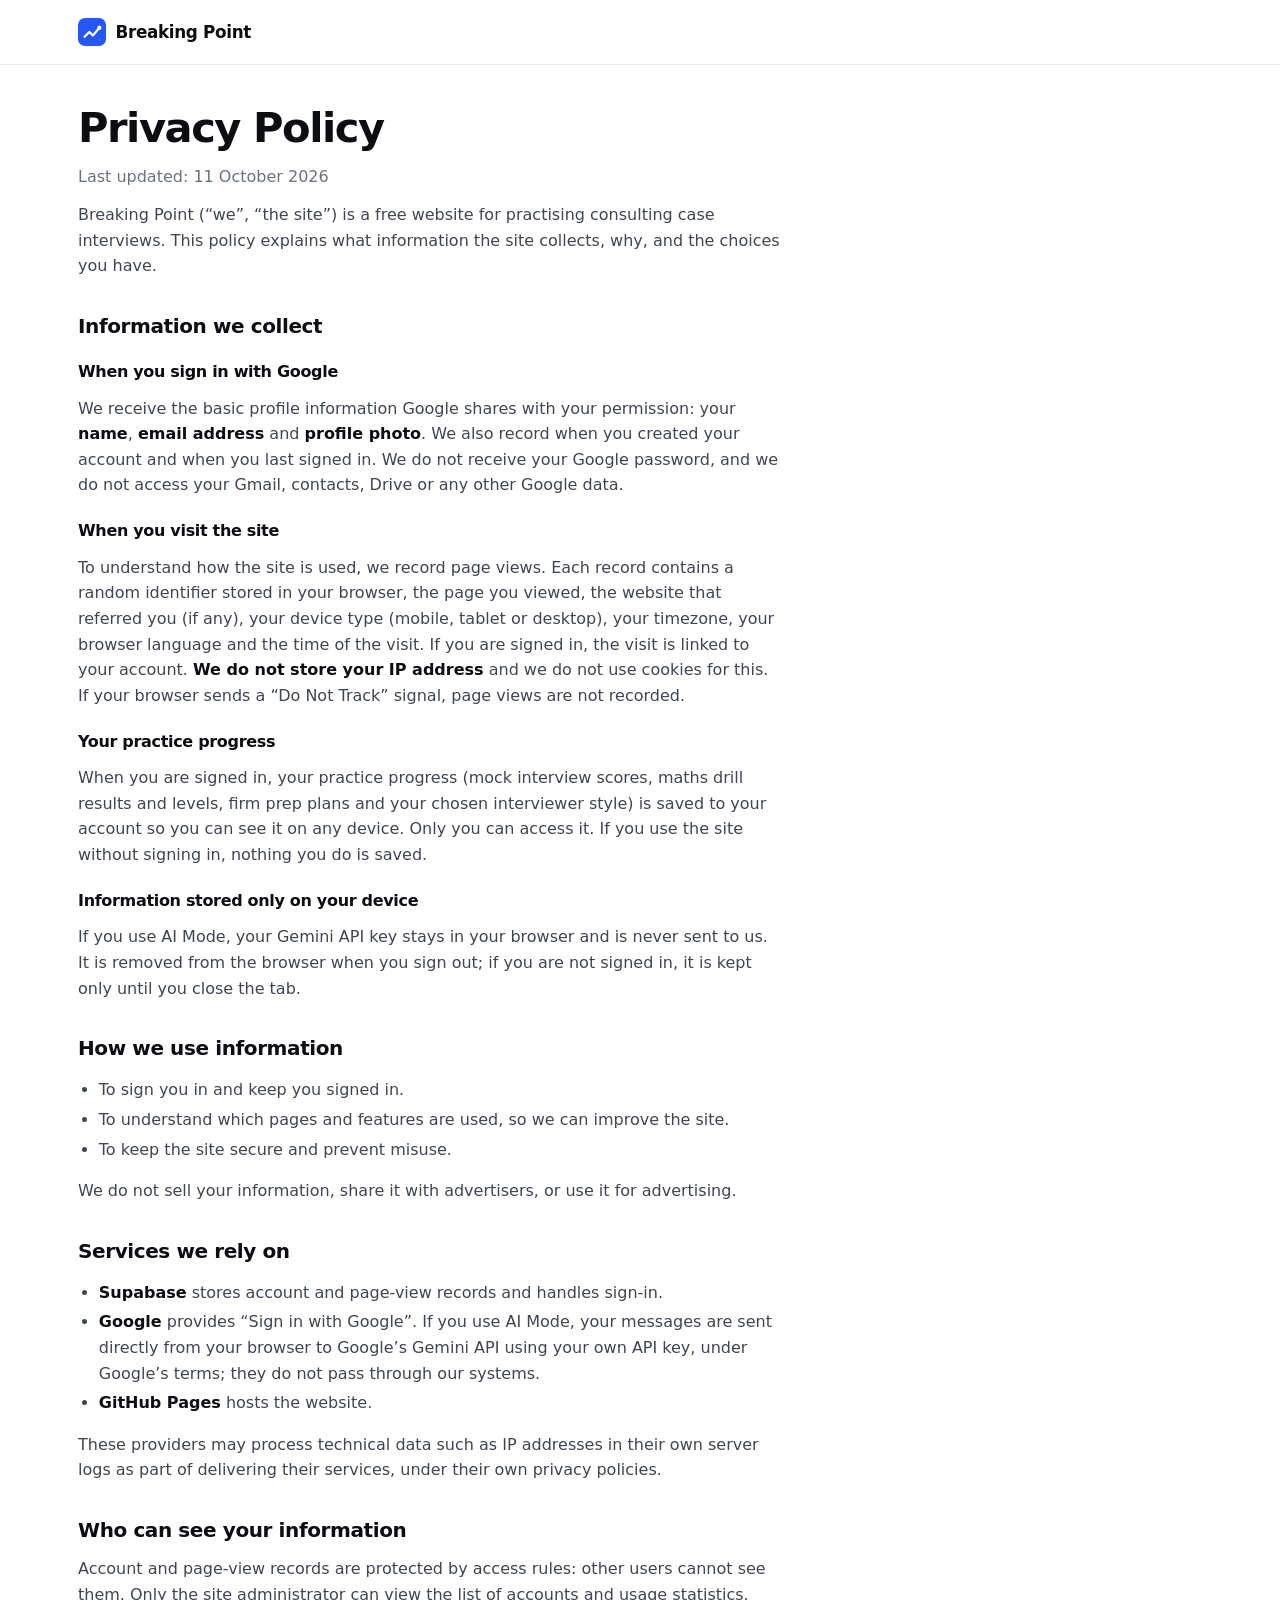
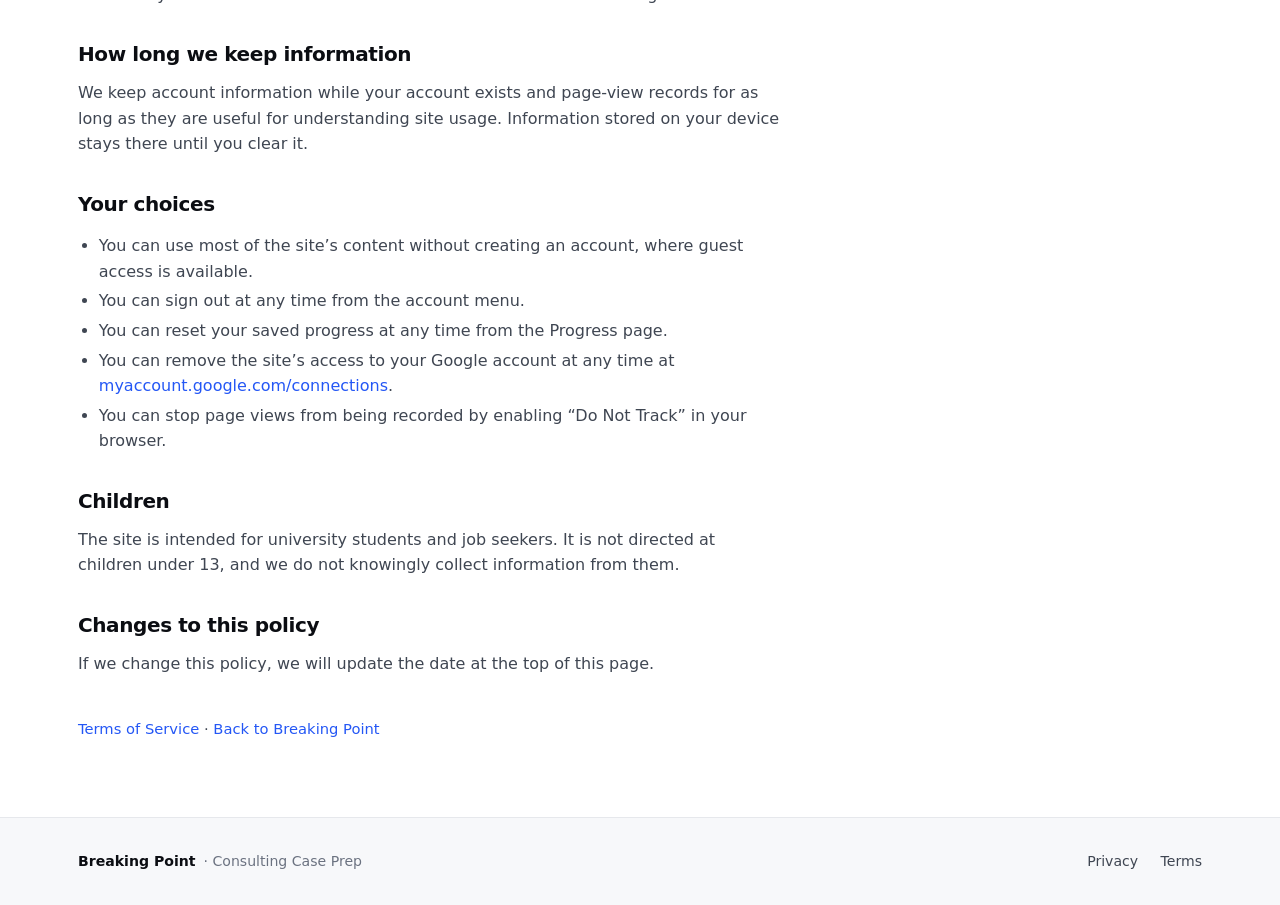
==== commit 8c3d3c69: "Save progress to the signed-in account, not the browser - New user_data table (one row per user, rea" ====
--- a/privacy.html
+++ b/privacy.html
@@ -6,7 +6,7 @@
   <title>Privacy Policy · Breaking Point</title>
   <meta name="description" content="How Breaking Point collects, uses and protects your information.">
   <link rel="icon" href="img/favicon.svg" type="image/svg+xml">
-  <link rel="stylesheet" href="css/style.css?v=19">
+  <link rel="stylesheet" href="css/style.css?v=21">
 </head>
 <body>
 
@@ -30,8 +30,11 @@
   <h3>When you visit the site</h3>
   <p>To understand how the site is used, we record page views. Each record contains a random identifier stored in your browser, the page you viewed, the website that referred you (if any), your device type (mobile, tablet or desktop), your timezone, your browser language and the time of the visit. If you are signed in, the visit is linked to your account. <strong>We do not store your IP address</strong> and we do not use cookies for this. If your browser sends a &ldquo;Do Not Track&rdquo; signal, page views are not recorded.</p>
 
+  <h3>Your practice progress</h3>
+  <p>When you are signed in, your practice progress (mock interview scores, maths drill results and levels, firm prep plans and your chosen interviewer style) is saved to your account so you can see it on any device. Only you can access it. If you use the site without signing in, nothing you do is saved.</p>
+
   <h3>Information stored only on your device</h3>
-  <p>Your practice progress (mock interview scores, maths drill results, prep plans) and, if you use AI Mode, your Gemini API key are stored in your browser&rsquo;s local storage. This information is not sent to us.</p>
+  <p>If you use AI Mode, your Gemini API key stays in your browser and is never sent to us. It is removed from the browser when you sign out; if you are not signed in, it is kept only until you close the tab.</p>
 
   <h2>How we use information</h2>
   <ul>
@@ -59,7 +62,7 @@
   <ul>
     <li>You can use most of the site&rsquo;s content without creating an account, where guest access is available.</li>
     <li>You can sign out at any time from the account menu.</li>
-    <li>You can remove the data stored on your device by clearing your progress on the Progress page or clearing this site&rsquo;s data in your browser settings.</li>
+    <li>You can reset your saved progress at any time from the Progress page.</li>
     <li>You can remove the site&rsquo;s access to your Google account at any time at <a href="https://myaccount.google.com/connections" rel="noopener">myaccount.google.com/connections</a>.</li>
     <li>You can stop page views from being recorded by enabling &ldquo;Do Not Track&rdquo; in your browser.</li>
   </ul>
--- a/css/style.css
+++ b/css/style.css
@@ -1177,3 +1177,8 @@
 .legal h3 { font-size: 1rem; margin: 1.4rem 0 0.3rem; }
 .legal-links { margin-top: 2.5rem; font-size: 0.92rem; }
 .auth-legal a { color: var(--text-2); text-decoration: underline; }
+
+/* Progress tab for signed-out visitors: just the sign-in button, centred */
+.progress-locked { min-height: 55vh; display: flex; align-items: center; justify-content: center; }
+.plan-locked { display: flex; align-items: center; justify-content: space-between; gap: 1rem; flex-wrap: wrap; }
+.plan-locked h2 { margin: 0; }
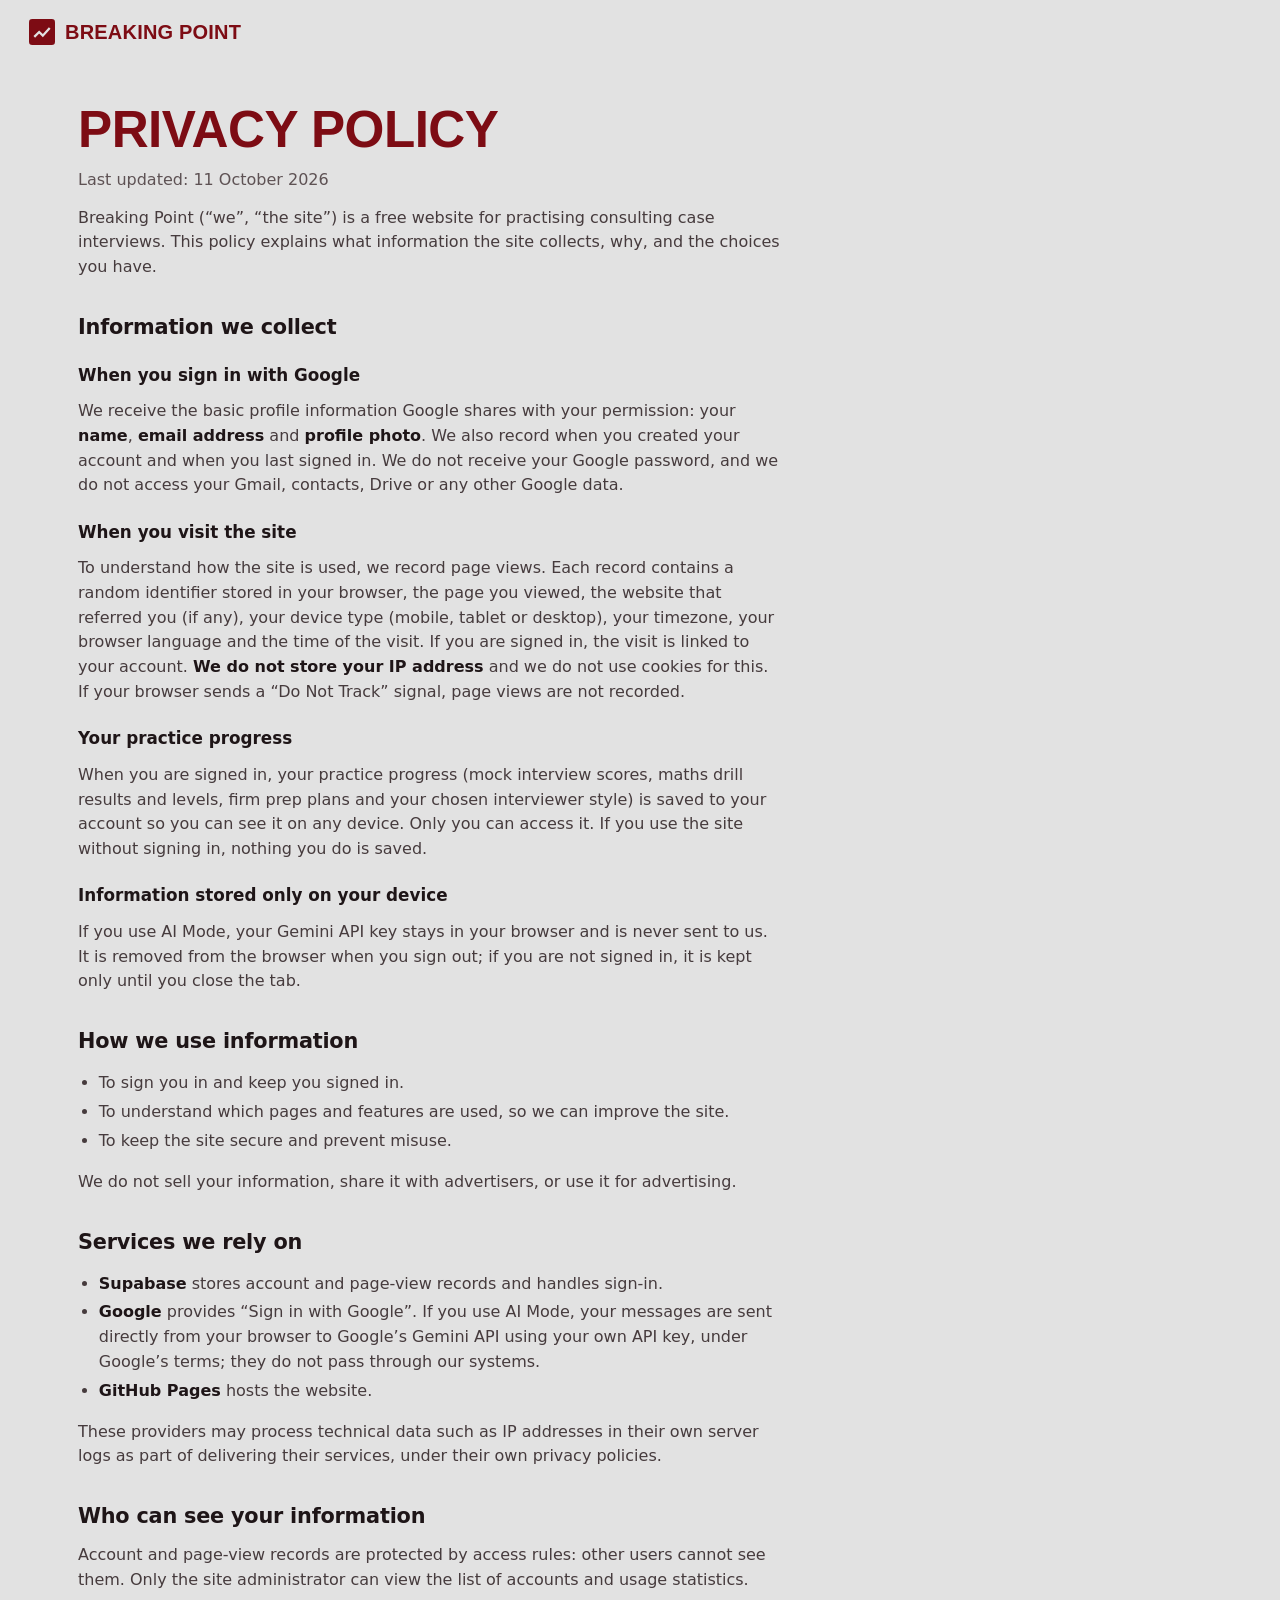
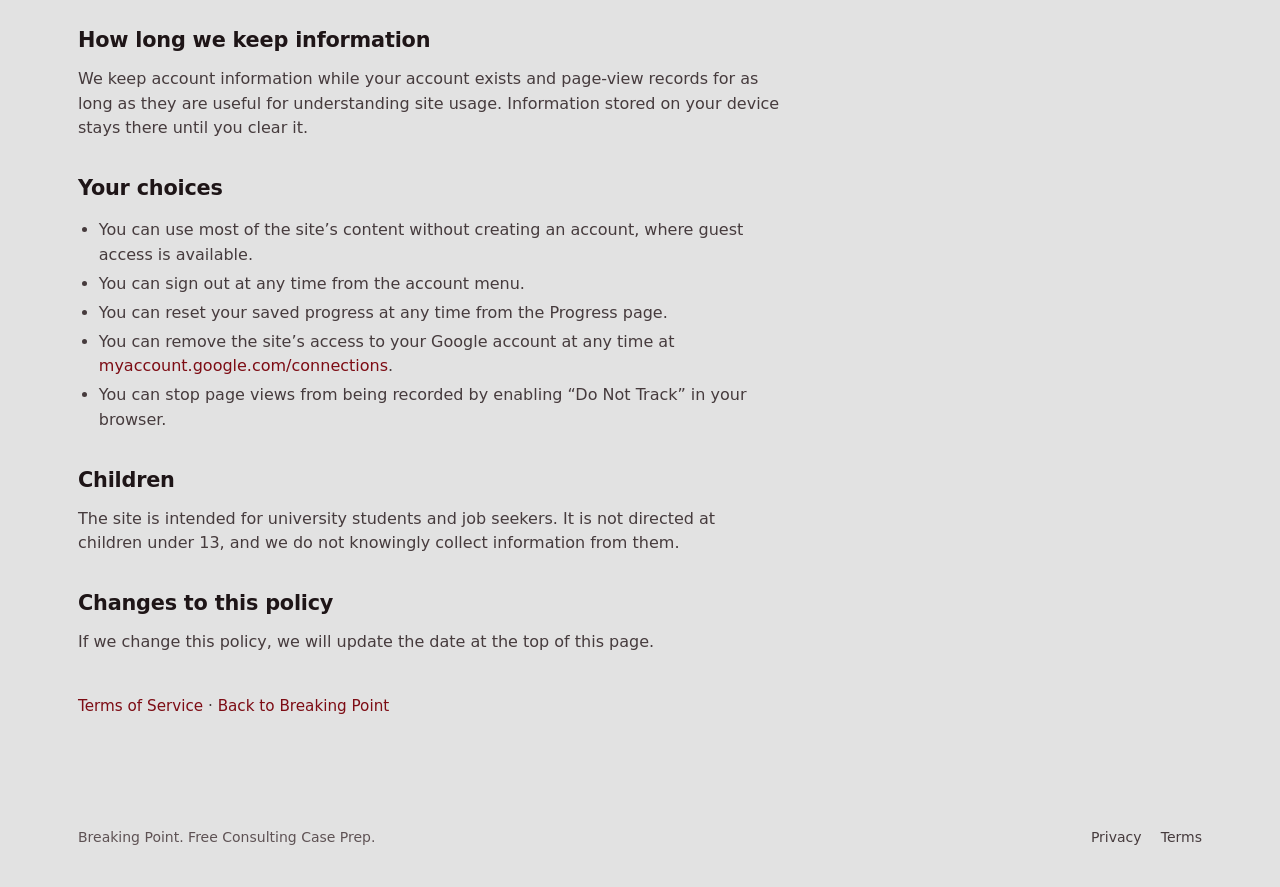
==== commit 30614f46: "Redesign the whole site: oxblood on grey, Barlow, split-sentence home - Home page rebuilt as a serie" ====
--- a/privacy.html
+++ b/privacy.html
@@ -6,13 +6,14 @@
   <title>Privacy Policy · Breaking Point</title>
   <meta name="description" content="How Breaking Point collects, uses and protects your information.">
   <link rel="icon" href="img/favicon.svg" type="image/svg+xml">
-  <link rel="stylesheet" href="css/style.css?v=21">
+  <link rel="stylesheet" href="css/style.css?v=24">
+  <link rel="stylesheet" href="css/app.css?v=24">
 </head>
 <body>
 
 <header class="site-header">
   <div class="wrap">
-    <a class="brand" href="index.html" aria-label="Breaking Point home"><svg class="brand-mark" viewBox="0 0 32 32" aria-hidden="true"><rect width="32" height="32" rx="8" fill="#2457f5"/><path d="M7.5 21.5l5.5-5.5 4 4 7.5-9" fill="none" stroke="#fff" stroke-width="2.6" stroke-linecap="round" stroke-linejoin="round"/><circle cx="24.5" cy="11" r="2.3" fill="#fff"/></svg><span class="brand-name">Breaking Point</span></a>
+    <a class="brand" href="index.html" aria-label="Breaking Point home"><svg class="brand-mark" viewBox="0 0 32 32" aria-hidden="true"><rect width="32" height="32" rx="4" fill="#7d0c14"/><path d="M6.5 22l6-6 4.5 4.5 8.5-9.5" fill="none" stroke="#e2e2e2" stroke-width="2.8"/></svg><span class="brand-name">Breaking Point</span></a>
   </div>
 </header>
 
@@ -77,10 +78,12 @@
 </article>
 </main>
 
-<footer>
-  <div class="wrap">
-    <span class="foot-brand">Breaking Point <span class="muted" style="font-weight:400">&middot; Consulting Case Prep</span></span>
-    <nav class="foot-links" aria-label="Footer"><a href="privacy.html">Privacy</a><a href="terms.html">Terms</a></nav>
+<footer class="site-foot">
+  <div class="foot-inner">
+    <div class="foot-legal">
+      <p>Breaking Point. Free Consulting Case Prep.</p>
+      <nav aria-label="Legal"><a href="privacy.html">Privacy</a><a href="terms.html">Terms</a></nav>
+    </div>
   </div>
 </footer>
 </body>
--- a/css/style.css
+++ b/css/style.css
@@ -1,1184 +1,591 @@
 /* =====================================================================
    Breaking Point — Consulting Case Prep
-   Design system: crisp white canvas, Inter throughout, one confident blue
-   accent, soft borders and shadows, generous spacing. Phone and tablet
-   adjustments live in the media queries at the end.
+   Oxblood ink on grey paper. Barlow Condensed for display, Barlow for text.
+   The home page is set as a series of sentences with their evidence; the
+   app screens are a quiet ledger: ink chrome, one oxblood primary action and
+   oxblood on the main data only. Motion follows a few rules: custom curves,
+   transform and opacity only, press feedback, hover only on real pointers,
+   and the finished state under reduced motion.
    ===================================================================== */
 
-@font-face {
-  font-family: "Inter";
-  src: url("../fonts/inter-latin-wght-normal.woff2") format("woff2-variations"),
-       url("../fonts/inter-latin-wght-normal.woff2") format("woff2");
-  font-weight: 100 900; font-style: normal; font-display: swap;
-}
+@font-face { font-family: "Barlow Condensed"; src: url("../fonts/barlow-condensed-latin-700-normal.woff2") format("woff2"); font-weight: 700; font-style: normal; font-display: swap; }
+@font-face { font-family: "Barlow"; src: url("../fonts/barlow-latin-400-normal.woff2") format("woff2"); font-weight: 400; font-style: normal; font-display: swap; }
+@font-face { font-family: "Barlow"; src: url("../fonts/barlow-latin-500-normal.woff2") format("woff2"); font-weight: 500; font-style: normal; font-display: swap; }
+@font-face { font-family: "Barlow"; src: url("../fonts/barlow-latin-600-normal.woff2") format("woff2"); font-weight: 600; font-style: normal; font-display: swap; }
 
 :root {
-  /* Neutrals */
-  --bg: #ffffff;
-  --bg-subtle: #f7f8fa;
-  --bg-muted: #f1f3f6;
-  --border: #e6e8ec;
-  --border-strong: #d4d8df;
-  --text: #0b0d12;
-  --text-2: #3f4652;
-  --text-3: #6b7280;
-
-  /* Brand */
-  --accent: #2457f5;
-  --accent-hover: #1b47d8;
-  --accent-ink: #14286b;
-  --accent-soft: #edf2ff;
-  --accent-soft-2: #d9e3ff;
-
-  /* Status */
-  --easy: #15803d;
-  --medium: #b45309;
-  --hard: #dc2626;
+  /* Paper and ink */
+  --bg: #e2e2e2;          /* the ground */
+  --raised: #eeeeee;      /* cards and panels on app screens */
+  --surface: #d6d6d6;     /* one tone step down: tracks, hovers, open rows */
+  --surface-2: #c9c9c9;
+  --line: #c4c4c4;        /* 1px edges, app screens only */
+  --line-strong: #a9a9a9;
+  --text: #1e1517;        /* near-black, warm */
+  --text-2: #463b3d;
+  --text-3: #5e5254;
+  --oxblood: #7d0c14;
+  --oxblood-deep: #4a070c;
+  --oxblood-mid: #a5464c;
+  --oxblood-soft: #d3b2b4;
+  --muted-ox: #7a4a4e;
+
+  /* Roles */
+  --accent: var(--oxblood);
+  --accent-hover: #64090f;
+  --accent-ink: #f0e9e9;   /* text on the accent */
+  --accent-soft: #e0d1d2;  /* quiet oxblood tint for answers and tips */
+  --accent-soft-2: #c99ea1;
+  --ok: #2f6b3a;
+  --warn: #8a5a00;
+  --bad: #a3141d;
+  --easy: var(--ok);
+  --medium: var(--warn);
+  --hard: var(--bad);
 
   /* Shape */
-  --r-sm: 8px;
-  --r: 10px;
-  --r-lg: 12px;
-  --shadow-sm: 0 0 #0000;
-  --shadow: 0 1px 3px rgba(16, 24, 40, 0.06), 0 6px 16px rgba(16, 24, 40, 0.06);
-  --shadow-lg: 0 12px 40px rgba(16, 24, 40, 0.14);
-
-  --font: "Inter", ui-sans-serif, system-ui, -apple-system, "Segoe UI", Roboto, Helvetica, Arial, sans-serif;
-  --mono: ui-monospace, "SF Mono", Menlo, Consolas, monospace;
+  --r-xs: 4px;
+  --r-sm: 6px;
+  --r: 8px;
+  --r-lg: 8px;
+
+  /* Type */
+  --display: "Barlow Condensed", "Arial Narrow", "Roboto Condensed", sans-serif-condensed, sans-serif;
+  --font: "Barlow", ui-sans-serif, system-ui, -apple-system, "Segoe UI", Roboto, Helvetica, Arial, sans-serif;
+  --mono: var(--font);
+  --step-small: clamp(0.8125rem, 0.79rem + 0.1vw, 0.875rem);
+  --step-body: clamp(1.0625rem, 1rem + 0.25vw, 1.1875rem);
+  --step-lead: clamp(1.25rem, 1.1rem + 0.7vw, 1.625rem);
+  --step-head: clamp(2.5rem, 1.2rem + 5vw, 5.5rem);
+
+  /* Layout */
   --header-h: 64px;
+  --margin: clamp(16px, 2.3vw, 32px);
+  --gutter: clamp(12px, 1.6vw, 24px);
   --measure: 44rem;
+  --sec-gap: clamp(6rem, 11vw, 11rem);
+
+  /* Motion */
+  --ease-out: cubic-bezier(0.23, 1, 0.32, 1);
+  --ease-expo: cubic-bezier(0.16, 1, 0.3, 1);
+  --ease-in-out: cubic-bezier(0.77, 0, 0.175, 1);
+  --ease-drawer: cubic-bezier(0.32, 0.72, 0, 1);
+  --ease-soft: cubic-bezier(0.33, 1, 0.68, 1);
+  --ease-exit: cubic-bezier(0.55, 0.055, 0.675, 0.19);
+  --t-press: 140ms;
+  --t-hover: 180ms;
+  --t-ui: 240ms;
+  --t-reveal: 800ms;
+  --stagger-line: 90ms;
+  --stagger-item: 70ms;
 
   /* Aliases used by inline styles and scripts */
   --ink: var(--text);
   --paper: var(--bg);
   --muted: var(--text-2);
   --faint: var(--text-3);
-  --rule: var(--border);
-  --panel: var(--bg-subtle);
-  --panel-strong: var(--bg-muted);
-  --card: var(--bg);
+  --rule: var(--line);
+  --panel: var(--raised);
+  --panel-strong: var(--surface);
+  --card: var(--raised);
   --ui: var(--font);
   --serif: var(--font);
+  --bg-subtle: var(--raised);
+  --bg-muted: var(--surface);
+  --border: var(--line);
+  --border-strong: var(--line-strong);
 }
 
 *, *::before, *::after { box-sizing: border-box; }
 [hidden] { display: none !important; }
-html { -webkit-text-size-adjust: 100%; }
+html { -webkit-text-size-adjust: 100%; background: var(--bg); }
 body {
   margin: 0; background: var(--bg); color: var(--text);
-  font-family: var(--font); font-size: 16px; line-height: 1.6;
-  font-feature-settings: "cv11", "ss01"; -webkit-font-smoothing: antialiased; -moz-osx-font-smoothing: grayscale;
+  font-family: var(--font); font-size: 16px; line-height: 1.55;
+  -webkit-font-smoothing: antialiased; -moz-osx-font-smoothing: grayscale;
+  -webkit-tap-highlight-color: transparent;
 }
 img, svg { max-width: 100%; }
 a { color: var(--accent); text-decoration: none; }
-a:hover { color: var(--accent-hover); }
-::selection { background: var(--accent-soft-2); }
+::selection { background: var(--oxblood); color: var(--accent-ink); }
 ::placeholder { color: var(--text-3); opacity: 1; }
-:focus-visible { outline: 2px solid var(--accent); outline-offset: 2px; border-radius: 4px; }
-
-h1, h2, h3, h4 { color: var(--text); font-weight: 700; letter-spacing: -0.02em; margin: 0; }
-h1 { font-size: 2.6rem; line-height: 1.1; letter-spacing: -0.035em; }
-h2 { font-size: 1.6rem; line-height: 1.25; margin: 2.6rem 0 0.8rem; }
-h3 { font-size: 1.15rem; line-height: 1.35; margin: 1.6rem 0 0.5rem; }
-h4 { font-size: 0.78rem; font-weight: 600; letter-spacing: 0.06em; text-transform: uppercase; color: var(--text-3); margin: 0 0 0.4rem; }
-p { margin: 0.8rem 0; max-width: var(--measure); color: var(--text-2); }
+:focus-visible { outline: 2px solid var(--accent); outline-offset: 2px; border-radius: 2px; }
+.sr-only { position: absolute !important; width: 1px; height: 1px; padding: 0; margin: -1px; overflow: hidden; clip: rect(0 0 0 0); white-space: nowrap; border: 0; }
+
+h1, h2, h3, h4 { color: var(--text); margin: 0; text-wrap: balance; }
+h1 { font: 700 2.25rem/1 var(--display); letter-spacing: -0.01em; }
+h2 { font: 600 1.4rem/1.25 var(--font); letter-spacing: -0.01em; margin: 2.6rem 0 0.8rem; }
+h3 { font: 600 1.12rem/1.35 var(--font); margin: 1.6rem 0 0.5rem; }
+h4 { font: 600 0.95rem/1.4 var(--font); color: var(--text); margin: 0 0 0.35rem; }
+p { margin: 0.8rem 0; max-width: var(--measure); color: var(--text-2); text-wrap: pretty; }
 ul, ol { color: var(--text-2); padding-left: 1.3rem; max-width: var(--measure); }
 li { margin: 0.25rem 0; }
 strong, b { color: var(--text); font-weight: 600; }
 em { font-style: italic; }
-code, kbd { font-family: var(--mono); font-size: 0.86em; }
-kbd { border: 1px solid var(--border); border-bottom-width: 2px; border-radius: 5px; padding: 0 0.35em; background: var(--bg-subtle); color: var(--text-2); }
+code, kbd { font: 600 0.92em var(--font); font-variant-numeric: tabular-nums; color: var(--text); }
+kbd { background: var(--surface); border-radius: var(--r-xs); padding: 0 0.35em; }
 .muted { color: var(--text-3); }
 
 .wrap { max-width: 1180px; margin: 0 auto; padding: 0 28px; }
-article { padding: 2.8rem 0 5rem; }
-
-p.subtitle { font-size: 1.15rem; line-height: 1.6; color: var(--text-2); margin: 0.8rem 0 2rem; max-width: 40rem; }
+main { display: block; }
+.view:not(#view-learn) { max-width: 1180px; margin: 0 auto; padding-left: 28px; padding-right: 28px; }
+article { padding: 2.6rem 0 5rem; }
+#view-learn { padding: 0; }
+
+p.subtitle { font-size: 1.08rem; line-height: 1.6; color: var(--text-2); margin: 0.7rem 0 2rem; max-width: 42rem; }
 .note { font-size: 0.92rem; line-height: 1.55; color: var(--text-3); }
 
 /* ---------- Buttons, chips, fields ---------- */
 
 .btn {
-  display: inline-flex; align-items: center; justify-content: center; gap: 0.4rem;
-  font: 600 0.92rem/1.2 var(--font); letter-spacing: -0.005em;
-  color: #fff; background: var(--accent); border: 1px solid var(--accent);
-  padding: 0.6rem 1rem; border-radius: var(--r-sm); cursor: pointer; white-space: nowrap;
-  box-shadow: var(--shadow-sm); transition: background 0.15s, border-color 0.15s, box-shadow 0.15s, transform 0.05s;
-}
-a.btn, a.btn:hover { color: #fff; }
-.btn:hover { background: var(--accent-hover); border-color: var(--accent-hover); }
-.btn:active { transform: translateY(1px); }
-.btn.ghost, a.btn.ghost { color: var(--text); background: var(--bg); border-color: var(--border-strong); }
-.btn.ghost:hover, a.btn.ghost:hover { color: var(--text); background: var(--bg-subtle); border-color: var(--text-3); }
-.btn.lg { padding: 0.8rem 1.3rem; font-size: 1rem; border-radius: 10px; }
-.btn:disabled { opacity: 0.45; cursor: not-allowed; box-shadow: none; }
-.linkish { font: 600 0.9rem var(--font); background: none; border: 0; padding: 0; color: var(--accent); cursor: pointer; }
-.linkish:hover { color: var(--accent-hover); text-decoration: underline; }
+  display: inline-flex; align-items: center; justify-content: center; gap: 0.45rem;
+  font: 600 0.95rem/1.2 var(--font);
+  color: var(--accent-ink); background: var(--accent); border: 1px solid var(--accent);
+  padding: 0.62rem 1.05rem; border-radius: var(--r-sm); cursor: pointer; white-space: nowrap;
+  transition: transform var(--t-press) var(--ease-out), background-color var(--t-hover) ease, border-color var(--t-hover) ease, color var(--t-hover) ease;
+}
+a.btn { color: var(--accent-ink); }
+.btn:active:not(:disabled) { transform: scale(0.97); }
+.btn.ghost, a.btn.ghost { color: var(--text); background: transparent; border-color: var(--line-strong); }
+.btn.lg { padding: 0.85rem 1.35rem; font-size: 1.0625rem; }
+.btn:disabled { opacity: 0.45; cursor: not-allowed; }
+.linkish { font: 600 0.92rem var(--font); background: none; border: 0; padding: 0; color: var(--accent); cursor: pointer; text-decoration: underline; text-decoration-color: transparent; text-underline-offset: 0.2em; transition: text-decoration-color var(--t-hover) ease, color var(--t-hover) ease; }
+@media (hover: hover) and (pointer: fine) {
+  .btn:hover:not(:disabled) { background: var(--accent-hover); border-color: var(--accent-hover); }
+  .btn.ghost:hover:not(:disabled) { background: var(--surface); border-color: var(--text-3); }
+  .linkish:hover { text-decoration-color: currentColor; }
+}
 
 .chips { display: flex; gap: 0.4rem; flex-wrap: wrap; }
 .chip {
-  font: 500 0.86rem/1.2 var(--font); color: var(--text-2); background: var(--bg);
-  border: 1px solid var(--border-strong); border-radius: 999px; padding: 0.4rem 0.8rem; cursor: pointer;
-  transition: background 0.15s, border-color 0.15s, color 0.15s;
-}
-.chip:hover { border-color: var(--text-3); color: var(--text); }
-.chip[aria-pressed="true"] { background: var(--text); border-color: var(--text); color: #fff; }
+  font: 500 0.9rem/1.2 var(--font); color: var(--text-2); background: transparent;
+  border: 1px solid var(--line-strong); border-radius: var(--r-sm); padding: 0.42rem 0.8rem; cursor: pointer;
+  transition: transform var(--t-press) var(--ease-out), background-color var(--t-hover) ease, border-color var(--t-hover) ease, color var(--t-hover) ease;
+}
+.chip:active:not(:disabled) { transform: scale(0.97); }
+.chip[aria-pressed="true"] { background: var(--text); border-color: var(--text); color: var(--bg); }
 .chip:disabled { opacity: 0.45; cursor: not-allowed; }
+@media (hover: hover) and (pointer: fine) { .chip:hover:not(:disabled):not([aria-pressed="true"]) { border-color: var(--text-3); color: var(--text); background: var(--surface); } }
 
 .field { display: flex; flex-direction: column; gap: 0.35rem; min-width: 0; }
-.field label, .field .label { font: 600 0.78rem var(--font); color: var(--text-2); }
-input[type="text"], input[type="search"], input[type="password"], input[type="email"], input:not([type]), select {
-  font: 400 0.95rem var(--font); color: var(--text); background: var(--bg);
-  border: 1px solid var(--border-strong); border-radius: var(--r-sm); padding: 0.6rem 0.75rem; width: 100%;
-  outline: none; box-shadow: var(--shadow-sm); transition: border-color 0.15s, box-shadow 0.15s;
-}
-input:focus, select:focus { border-color: var(--accent); box-shadow: 0 0 0 3px var(--accent-soft-2); }
+.field label, .field .label { font: 600 0.84rem var(--font); color: var(--text-2); }
+input[type="text"], input[type="search"], input[type="password"], input[type="email"], input[type="number"], input:not([type]), select, input[type="date"] {
+  font: 400 1rem var(--font); color: var(--text); background: var(--raised);
+  border: 1px solid var(--line-strong); border-radius: var(--r-sm); padding: 0.6rem 0.75rem; width: 100%;
+  outline: none; transition: border-color var(--t-hover) ease, box-shadow var(--t-hover) ease;
+}
+input[type="date"] { width: auto; padding: 0.52rem 0.75rem; }
+input:focus, select:focus { border-color: var(--text); box-shadow: 0 0 0 3px rgba(125, 12, 20, 0.16); } /* focus ring, not a shadow at rest: taste-skill-ignore */
 select {
   appearance: none; -webkit-appearance: none; cursor: pointer; padding-right: 2rem;
-  background-image: url("data:image/svg+xml,%3Csvg xmlns='http://www.w3.org/2000/svg' width='12' height='12' viewBox='0 0 24 24' fill='none' stroke='%236b7280' stroke-width='2.5' stroke-linecap='round' stroke-linejoin='round'%3E%3Cpath d='M6 9l6 6 6-6'/%3E%3C/svg%3E");
+  background-image: url("data:image/svg+xml,%3Csvg xmlns='http://www.w3.org/2000/svg' width='12' height='12' viewBox='0 0 24 24' fill='none' stroke='%231e1517' stroke-width='2.5' stroke-linecap='round' stroke-linejoin='round'%3E%3Cpath d='M6 9l6 6 6-6'/%3E%3C/svg%3E");
   background-repeat: no-repeat; background-position: right 0.7rem center;
 }
-.status { font-size: 0.9rem; color: var(--text-3); min-height: 1.4rem; margin: 0.6rem 0 0.2rem; }
-.status.ok { color: var(--easy); }
-.status.err { color: var(--hard); }
-
-.diff { font: 600 0.78rem var(--font); display: inline-flex; align-items: center; gap: 0.3rem; padding: 0.15rem 0.55rem; border-radius: 999px; }
-.diff::before { content: ""; width: 6px; height: 6px; border-radius: 50%; background: currentColor; }
-.diff.easy { color: var(--easy); background: #ecfdf3; }
-.diff.medium { color: var(--medium); background: #fff7ed; }
-.diff.hard { color: var(--hard); background: #fef2f2; }
+.status { font-size: 0.92rem; color: var(--text-3); min-height: 1.4rem; margin: 0.6rem 0 0.2rem; }
+.status.ok { color: var(--ok); }
+.status.err { color: var(--bad); }
+
+/* Difficulty: told apart by tone, not hue */
+.diff { font: 600 0.82rem/1.3 var(--font); display: inline-flex; align-items: center; padding: 0.1rem 0.45rem; border-radius: var(--r-xs); color: var(--text); background: var(--surface); }
+.diff.medium { background: var(--surface-2); }
+.diff.hard { background: var(--text); color: var(--bg); }
 
 /* ---------- Header ---------- */
 
-.site-header {
-  position: sticky; top: 0; z-index: 30;
-  background: rgba(255, 255, 255, 0.82); backdrop-filter: saturate(180%) blur(12px); -webkit-backdrop-filter: saturate(180%) blur(12px);
-  border-bottom: 1px solid var(--border);
-}
-.site-header .wrap { display: flex; align-items: center; gap: 2rem; height: 64px; }
-.brand { display: inline-flex; align-items: center; gap: 0.6rem; color: var(--text); font-weight: 700; font-size: 1.05rem; letter-spacing: -0.02em; white-space: nowrap; }
-.brand:hover { color: var(--text); }
+.site-header { position: sticky; top: 0; z-index: 30; background: var(--bg); }
+.site-header .wrap { display: flex; align-items: center; gap: 2rem; height: 64px; max-width: none; padding: 0 var(--margin); }
+.brand { display: inline-flex; align-items: center; gap: 0.6rem; color: var(--oxblood); font: 700 1.25rem/1 var(--display); letter-spacing: 0.01em; text-transform: uppercase; white-space: nowrap; }
 .brand small { display: none; }
-.brand-mark { width: 28px; height: 28px; flex: none; }
-.tabs { display: flex; gap: 0.25rem; }
-.tabs a { font-weight: 500; font-size: 0.92rem; color: var(--text-2); padding: 0.45rem 0.8rem; border-radius: var(--r-sm); transition: background 0.15s, color 0.15s; }
-.tabs a:hover { color: var(--text); background: var(--bg-subtle); }
-.tabs a[aria-current="page"] { color: var(--text); background: var(--bg-muted); }
-.header-cta { margin-left: auto; }
+.brand-mark { width: 26px; height: 26px; flex: none; }
+.tabs { display: flex; gap: 0.2rem; margin-left: auto; }
+.tabs a { position: relative; display: inline-flex; align-items: center; gap: 0.4rem; font: 500 0.9375rem/1 var(--font); color: var(--text-2); padding: 0.55rem 0.7rem; border-radius: var(--r-sm); transition: color var(--t-hover) ease, background-color var(--t-hover) ease; }
+.tabs a svg { display: none; }
+.tabs a[aria-current="page"] { color: var(--oxblood); }
+.tabs a[aria-current="page"]::after { content: ""; position: absolute; left: 0.7rem; right: 0.7rem; bottom: 0.15rem; height: 2px; background: currentColor; }
+.tabs a[data-tab="learn"] { display: none; }
+@media (hover: hover) and (pointer: fine) { .tabs a:hover { color: var(--text); background: var(--surface); } .tabs a[aria-current="page"]:hover { color: var(--oxblood); } }
+.header-cta { padding: 0.5rem 0.9rem; font-size: 0.9375rem; }
+body[data-tab="learn"] .header-cta { display: none; }
 
 /* ---------- Footer ---------- */
 
-footer { border-top: 1px solid var(--border); background: var(--bg-subtle); color: var(--text-3); font-size: 0.88rem; padding: 2rem 0; }
-footer .wrap { display: flex; justify-content: space-between; align-items: center; gap: 1rem; flex-wrap: wrap; }
-footer a { color: var(--text-2); }
-footer a:hover { color: var(--text); }
-.foot-brand { display: inline-flex; align-items: center; gap: 0.5rem; color: var(--text); font-weight: 600; }
-.foot-links { display: flex; flex-wrap: wrap; gap: 0.5rem 1.4rem; }
-
-/* ---------- Landing (Learn tab) ---------- */
-
-.section-head { margin: 4.5rem 0 1.5rem; }
-.section-head .kicker { font: 600 0.82rem var(--font); color: var(--accent); margin: 0 0 0.4rem; }
-.section-head h2 { margin: 0; font-size: 1.6rem; letter-spacing: -0.03em; }
-.section-head p { margin: 0.5rem 0 0; }
-
-.learn-cards { list-style: none; padding: 0; margin: 0; max-width: none; display: grid; grid-template-columns: repeat(3, minmax(0, 1fr)); gap: 1rem; }
-.learn-cards li { margin: 0; }
-.learn-cards a {
-  display: flex; flex-direction: column; height: 100%; padding: 1.4rem; color: var(--text);
-  border: 1px solid var(--border); border-radius: var(--r-lg); background: var(--bg); box-shadow: var(--shadow-sm);
-  transition: border-color 0.15s, box-shadow 0.15s, transform 0.15s;
-}
-.learn-cards a:hover { border-color: var(--accent-soft-2); box-shadow: var(--shadow); transform: translateY(-2px); color: var(--text); }
-.learn-cards .n { font: 700 0.8rem var(--font); color: var(--accent); background: var(--accent-soft); width: 28px; height: 28px; border-radius: 8px; display: inline-flex; align-items: center; justify-content: center; }
-.learn-cards .t { font-size: 1.12rem; font-weight: 700; letter-spacing: -0.02em; margin: 0.9rem 0 0.35rem; }
-.learn-cards .d { font-size: 0.94rem; color: var(--text-2); line-height: 1.55; flex: 1; }
-.learn-cards .go { font-weight: 600; font-size: 0.9rem; color: var(--accent); margin-top: 1rem; }
-
-.cta-band { margin: 4.5rem 0 0; padding: 2.4rem; border-radius: 20px; background: var(--accent-ink); display: flex; align-items: center; justify-content: space-between; gap: 1.5rem; flex-wrap: wrap; }
-.cta-band h2 { color: #fff; margin: 0; font-size: 1.6rem; }
-.cta-band p { color: #c3cff8; margin: 0.4rem 0 0; }
-.cta-band .btn { background: #fff; color: var(--accent-ink); border-color: #fff; }
-.cta-band .btn:hover { background: var(--accent-soft); color: var(--accent-ink); }
-
-/* ---------- Learn pages ---------- */
-
-.learn-page { max-width: 60rem; }
-.crumbs { font-size: 0.88rem; color: var(--text-3); margin: 0 0 1rem; }
-.crumbs a { color: var(--text-3); }
-.crumbs a:hover { color: var(--text); }
-.crumbs span[aria-hidden] { margin: 0 0.4rem; }
-.section-links { list-style: none; padding: 4px; margin: 0 0 2.2rem; max-width: 100%; display: inline-flex; flex-wrap: wrap; gap: 2px; background: var(--bg-muted); border-radius: 10px; }
-.section-links li { margin: 0; }
-.section-links a { display: inline-flex; align-items: center; gap: 0.45rem; font-weight: 500; font-size: 0.88rem; color: var(--text-2); padding: 0.4rem 0.8rem; border-radius: 7px; }
-.section-links a:hover { color: var(--text); }
-.section-links a[aria-current="page"] { background: var(--bg); color: var(--text); box-shadow: var(--shadow-sm); }
-.section-links .n { font-size: 0.75rem; color: var(--text-3); font-variant-numeric: tabular-nums; }
-.learn-page > h1 { margin-top: 0; }
-.jump { display: flex; flex-wrap: wrap; gap: 0.4rem; margin: 1.2rem 0 0.5rem; }
-.jump a { font-size: 0.85rem; font-weight: 500; color: var(--text-2); border: 1px solid var(--border); border-radius: 999px; padding: 0.3rem 0.75rem; }
-.jump a:hover { border-color: var(--accent); color: var(--accent); }
-
-.box { background: var(--bg); border: 1px solid var(--border); border-radius: var(--r-lg); padding: 1.4rem 1.5rem; box-shadow: var(--shadow-sm); }
-.box > h2:first-child, .box > h3:first-child { margin-top: 0; }
-.box p { max-width: none; }
-.duo { display: grid; grid-template-columns: repeat(2, minmax(0, 1fr)); gap: 1rem; margin: 1.5rem 0 1rem; }
-.duo h2 { font-size: 1.15rem; margin: 0 0 0.4rem; }
-.duo p { margin: 0; }
-
-.fw { background: var(--bg); border: 1px solid var(--border); border-radius: var(--r-lg); padding: 1.6rem 1.7rem 1.2rem; margin: 1.4rem 0 0; box-shadow: var(--shadow-sm); scroll-margin-top: 90px; }
-.fw > h3 { margin: 0 0 0.2rem; font-size: 1.3rem; }
-.fw > h3 a { color: var(--text); }
-.fw-grid { display: grid; grid-template-columns: 1fr 1fr; gap: 1rem; margin: 1rem 0; }
-.fw-grid p, .fw-grid ul { margin: 0; max-width: none; font-size: 0.97rem; }
-.fw-when { background: var(--accent-soft); border-radius: var(--r); padding: 1rem 1.1rem; }
-.fw-when h4 { color: var(--accent); }
-.fw-when p { color: var(--accent-ink); }
-.fw-example h4 { margin-top: 1rem; }
-.fw-example p, .fw-example li { font-size: 0.97rem; }
-.compare { display: grid; grid-template-columns: 1fr 1fr; gap: 1rem; margin: 0.6rem 0; }
-.compare > div { background: var(--bg-subtle); border-radius: var(--r); padding: 1rem 1.1rem; }
-.compare p { font-size: 0.95rem; margin: 0.3rem 0; max-width: none; }
-.label-sc { font: 700 0.76rem var(--font) !important; letter-spacing: 0.05em; text-transform: uppercase; color: var(--text) !important; }
-.formula { font-family: var(--mono); font-size: 0.92rem; background: var(--bg-subtle); border: 1px solid var(--border); border-radius: var(--r-sm); padding: 0.5rem 0.75rem; display: inline-block; color: var(--text); }
-.checklist { display: flex; flex-wrap: wrap; gap: 0.4rem; list-style: none; padding: 0; margin: 0.4rem 0 0; max-width: none; }
-.checklist li { margin: 0; border: 1px solid var(--border); border-radius: 999px; padding: 0.25rem 0.75rem; font-size: 0.86rem; color: var(--text-2); background: var(--bg); }
-.mini-fw { border: 1px solid var(--border); border-radius: var(--r); padding: 1.1rem 1.2rem; margin: 1rem 0 0.5rem; background: var(--bg-subtle); }
-.mini-fw > h4 { color: var(--text); }
-.nest { display: grid; grid-template-columns: repeat(3, 1fr); gap: 0.75rem; margin: 0.6rem 0; }
-.nest div { background: var(--bg); border: 1px solid var(--border); border-radius: var(--r-sm); padding: 0.75rem 0.85rem; font-size: 0.9rem; line-height: 1.5; color: var(--text-2); }
-.nest b { display: block; font-size: 0.85rem; color: var(--accent); margin-bottom: 0.2rem; }
-.assume { background: var(--accent-soft); color: var(--accent-ink); border-radius: 6px; padding: 0.05rem 0.4rem; font-size: 0.92em; }
-.assume::before { content: "assume "; font-size: 0.72em; font-weight: 700; letter-spacing: 0.04em; text-transform: uppercase; color: var(--accent); margin-right: 0.15rem; }
-
-table.plain { border-collapse: collapse; width: 100%; max-width: 52rem; margin: 1rem 0; font-size: 0.92rem; }
-table.plain th, table.plain td { text-align: left; padding: 0.6rem 0.9rem 0.6rem 0; border-bottom: 1px solid var(--border); vertical-align: top; color: var(--text-2); }
-table.plain th { font: 600 0.74rem var(--font); letter-spacing: 0.05em; text-transform: uppercase; color: var(--text-3); }
-table.plain td.num, table.plain th.num { text-align: right; font-variant-numeric: tabular-nums; }
-table.plain tr.total td { border-top: 1px solid var(--border-strong); border-bottom: 0; color: var(--text); font-weight: 600; }
-.steps-table td:first-child { white-space: nowrap; font-weight: 600; color: var(--text); }
-
-.tips { list-style: none; padding: 0; margin: 1.5rem 0 0; max-width: none; display: grid; grid-template-columns: repeat(3, minmax(0, 1fr)); gap: 1rem; }
-.tips li { margin: 0; background: var(--bg); border: 1px solid var(--border); border-radius: var(--r-lg); padding: 1.3rem; font-size: 0.95rem; color: var(--text-2); box-shadow: var(--shadow-sm); }
-.tips b { display: block; font-size: 1.05rem; margin-bottom: 0.3rem; }
-.tips .eg { display: block; color: var(--text-3); font-size: 0.88rem; margin-top: 0.7rem; padding-top: 0.7rem; border-top: 1px dashed var(--border); }
-.tip-ico { width: 40px; height: 40px; display: block; margin-bottom: 0.8rem; padding: 9px; border-radius: 10px; background: var(--accent-soft); }
-.tip-ico * { fill: none; stroke: var(--accent); stroke-width: 2; stroke-linecap: round; stroke-linejoin: round; }
-.tip-ico text { fill: var(--accent); stroke: none; font-family: var(--font); font-weight: 700; }
-
-.stepper-bar { display: flex; align-items: center; gap: 0.6rem; flex-wrap: wrap; margin: 1.4rem 0 1rem; }
-.stepper-bar .progress { font-size: 0.9rem; color: var(--text-3); margin: 0 auto 0 0; }
-.steps-x { list-style: none; padding: 0; margin: 0; max-width: none; display: grid; gap: 0.6rem; }
-.step-x { margin: 0; background: var(--bg); border: 1px solid var(--border); border-radius: var(--r); box-shadow: var(--shadow-sm); overflow: hidden; }
-.step-x[data-open="true"] { border-color: var(--accent-soft-2); box-shadow: var(--shadow); }
-.step-x[data-locked="true"] { background: var(--bg-subtle); box-shadow: none; }
-.step-x > button { all: unset; box-sizing: border-box; display: flex; gap: 0.9rem; align-items: center; width: 100%; cursor: pointer; padding: 1rem 1.2rem; font-family: var(--font); }
-.step-x > button:focus-visible { outline: 2px solid var(--accent); outline-offset: -2px; }
-.step-x .n { width: 28px; height: 28px; flex: none; border-radius: 8px; background: var(--accent-soft); color: var(--accent); display: inline-flex; align-items: center; justify-content: center; font-weight: 700; font-size: 0.85rem; }
-.step-x[data-locked="true"] .n { background: var(--bg-muted); color: var(--text-3); }
-.step-x .t { flex: 1; font-weight: 600; font-size: 1rem; color: var(--text); }
-.step-x[data-locked="true"] .t { color: var(--text-3); }
-.step-x .chev { color: var(--text-3); font-size: 1.2rem; }
-.step-x .chev::after { content: "+"; }
-.step-x[data-open="true"] .chev::after { content: "\2212"; }
-.step-x[data-locked="true"] .chev::after { content: "Locked"; font-size: 0.78rem; font-weight: 600; }
-.step-x .body { padding: 0 1.2rem 1.3rem 3.9rem; }
-.step-x .body p, .step-x .body li { font-size: 0.97rem; }
-.qa { margin: 0.4rem 0; padding: 0; list-style: none; max-width: none; display: grid; gap: 0.6rem; }
-.qa li { margin: 0; background: var(--bg-subtle); border-radius: var(--r-sm); padding: 0.75rem 0.9rem; }
-.qa .q { display: block; font-weight: 600; color: var(--text); }
-.qa .a { display: block; color: var(--text-2); }
-.qa .why { display: block; color: var(--text-3); font-size: 0.88rem; margin-top: 0.2rem; }
-.qa .why::before { content: "Why it matters: "; font-weight: 600; color: var(--accent); }
-.answer { background: var(--accent-soft); border-radius: var(--r); padding: 1rem 1.2rem; margin: 1rem 0; max-width: none; }
-.answer p { margin: 0.3rem 0; max-width: none; color: var(--accent-ink); }
-
-.subtabs { display: inline-flex; gap: 2px; padding: 4px; background: var(--bg-muted); border-radius: 10px; margin: 1.4rem 0 0.4rem; flex-wrap: wrap; }
-.subtabs button { all: unset; cursor: pointer; font: 500 0.9rem var(--font); color: var(--text-2); padding: 0.45rem 0.9rem; border-radius: 7px; }
-.subtabs button[aria-selected="true"] { background: var(--bg); color: var(--text); box-shadow: var(--shadow-sm); }
-.subtabs button:focus-visible { outline: 2px solid var(--accent); }
-.num-group .box { margin-top: 1rem; }
-.num-group .box h3 { margin: 0 0 0.3rem; }
-.num-group table.plain { margin-bottom: 0; }
-.num-group table.plain tr:last-child td { border-bottom: 0; }
-table.numbers { max-width: none; table-layout: fixed; }
-table.numbers th:nth-child(1) { width: 26%; }
-table.numbers th:nth-child(2) { width: 34%; }
-table.numbers th:nth-child(3) { width: 28%; }
-table.numbers th:nth-child(4) { width: 12%; }
-table.numbers td:nth-child(2) { color: var(--text); font-weight: 500; }
-table.numbers td.src, table.numbers td.yr { color: var(--text-3); font-size: 0.86rem; }
-table.numbers .flag { font: 600 0.68rem var(--font); letter-spacing: 0.04em; text-transform: uppercase; color: var(--medium); background: #fff7ed; border-radius: 4px; padding: 0.05rem 0.3rem; margin-left: 0.4rem; }
-
-.pager { display: flex; justify-content: space-between; gap: 1rem; margin-top: 3.5rem; padding-top: 1.4rem; border-top: 1px solid var(--border); max-width: none; }
-.pager a { display: flex; flex-direction: column; gap: 0.2rem; padding: 0.9rem 1.1rem; border: 1px solid var(--border); border-radius: var(--r); min-width: 12rem; color: var(--text); transition: border-color 0.15s, box-shadow 0.15s; }
-.pager a:hover { border-color: var(--accent-soft-2); box-shadow: var(--shadow-sm); color: var(--text); }
-.pager a.next { text-align: right; margin-left: auto; }
-.pager .lbl { font-size: 0.8rem; color: var(--text-3); }
-.pager .ttl { font-weight: 600; }
-
-/* ---------- Illustrations & charts ---------- */
-
-figure.fig { margin: 1.4rem 0; max-width: 60rem; }
-figure.fig.box { padding: 1.3rem 1.4rem 1.1rem; }
-figure.fig figcaption { font-size: 0.88rem; line-height: 1.5; color: var(--text-3); margin-top: 0.8rem; max-width: var(--measure); }
-.fig-title { font: 600 0.84rem var(--font); color: var(--text-2); margin: 0 0 0.8rem; max-width: none; }
-svg.ill { width: 100%; height: auto; display: block; overflow: visible; }
-.ill text { font-family: var(--font); fill: var(--text); font-size: 14px; }
-.ill text.sm { font-size: 12.5px; fill: var(--text-2); }
-.ill text.xs { font-size: 11.5px; fill: var(--text-3); }
-.ill text.lg { font-size: 16px; font-weight: 600; }
-.ill text.xl { font-size: 24px; font-weight: 700; letter-spacing: -0.02em; }
-.ill text.b { font-weight: 700; }
-.ill text.sc { font-size: 11px; font-weight: 700; letter-spacing: 0.08em; text-transform: uppercase; fill: var(--text-3); }
-.ill text.on-dark { fill: #fff; }
-.ill text.mid { text-anchor: middle; }
-.ill text.end { text-anchor: end; }
-.ill .card { fill: #fff; stroke: var(--border-strong); stroke-width: 1; }
-.ill .card-ink { fill: #fff; stroke: var(--accent); stroke-width: 1.5; }
-.ill .panel { fill: var(--accent-soft); }
-.ill .rule { stroke: var(--border); stroke-width: 1; fill: none; }
-.ill .axis { stroke: var(--border-strong); stroke-width: 1; fill: none; }
-.ill .line { stroke: var(--accent-ink); stroke-width: 1.5; fill: none; }
-.ill .line2 { stroke: var(--accent); stroke-width: 2.5; fill: none; }
-.ill .dash { stroke: var(--text-3); stroke-width: 1.2; stroke-dasharray: 4 4; fill: none; }
-.ill .ink { fill: var(--accent); }
-.ill .gap { stroke: #fff; stroke-width: 2; }
-.ill .hit:hover { opacity: 0.85; }
-.legend { display: flex; flex-wrap: wrap; gap: 0.3rem 1.1rem; list-style: none; padding: 0; margin: 0.8rem 0 0; max-width: none; font-size: 0.85rem; color: var(--text-2); }
-.legend li { margin: 0; display: flex; align-items: center; gap: 0.4rem; }
-.legend i { width: 0.7rem; height: 0.7rem; display: inline-block; border-radius: 3px; }
-.legend b { font-weight: 500; color: var(--text-3); }
-.charts { display: grid; grid-template-columns: minmax(0, 1fr); gap: 1rem; margin: 1.4rem 0 0.4rem; max-width: 50rem; }
-
-/* ---------- Question bank ---------- */
-
-.filters {
-  display: grid; grid-template-columns: repeat(4, minmax(0, 1fr)); gap: 1rem 1.2rem; align-items: end;
-  padding: 1.2rem; margin: 1.5rem 0 1rem; background: var(--bg-subtle); border: 1px solid var(--border); border-radius: var(--r-lg);
-}
-.filters .field.search { grid-column: span 2; }
-.filters .field.diff-field { grid-column: span 2; }
-.result-meta { display: flex; justify-content: space-between; align-items: center; font-size: 0.9rem; color: var(--text-3); margin: 1rem 0 0.8rem; }
-.qlist { list-style: none; padding: 0; margin: 0; max-width: none; display: grid; gap: 0.75rem; }
-.qitem {
-  margin: 0; display: grid; grid-template-columns: 3.6rem minmax(0, 1fr) auto; gap: 0.35rem 1.2rem; align-items: start;
-  padding: 1.1rem 1.3rem; background: var(--bg); border: 1px solid var(--border); border-radius: var(--r-lg); box-shadow: var(--shadow-sm);
-  transition: border-color 0.15s, box-shadow 0.15s;
-}
-.qitem:hover { border-color: var(--border-strong); box-shadow: var(--shadow); }
-.qitem .qid { font: 600 0.8rem var(--font); color: var(--text-3); padding-top: 0.2rem; font-variant-numeric: tabular-nums; }
-.qitem .qtitle { font-size: 1.05rem; font-weight: 600; letter-spacing: -0.01em; color: var(--text); margin: 0; max-width: none; line-height: 1.4; }
-.qitem .qmeta { grid-column: 2; font-size: 0.84rem; color: var(--text-3); display: flex; gap: 0.35rem 0.9rem; flex-wrap: wrap; align-items: center; }
-.qitem .firm { color: var(--text); font-weight: 600; }
-.qitem .qactions { grid-row: 1 / span 3; grid-column: 3; display: flex; flex-direction: column; gap: 0.45rem; align-self: center; }
-.qitem details { grid-column: 2; margin-top: 0.2rem; }
-.qitem summary { cursor: pointer; font-size: 0.85rem; font-weight: 600; color: var(--accent); list-style: none; }
-.qitem summary::-webkit-details-marker { display: none; }
-.qitem summary::before { content: "+ "; }
-.qitem details[open] summary::before { content: "\2212 "; }
-.qitem details p { font-size: 0.92rem; margin: 0.4rem 0 0; max-width: none; color: var(--text-2); }
-.empty { padding: 3rem 1rem; text-align: center; color: var(--text-3); border: 1px dashed var(--border-strong); border-radius: var(--r-lg); list-style: none; }
-
-/* ---------- Model interview reader ---------- */
-
-body.reader-open { overflow: hidden; }
-.reader { position: fixed; inset: 0; z-index: 50; display: flex; align-items: center; justify-content: center; padding: 3vh 16px; }
-.reader-backdrop { position: absolute; inset: 0; background: rgba(11, 13, 18, 0.5); backdrop-filter: blur(2px); }
-.reader-panel { position: relative; background: var(--bg); width: min(800px, 100%); max-height: 94vh; display: flex; flex-direction: column; border-radius: var(--r-lg); box-shadow: var(--shadow-lg); overflow: hidden; }
-.reader-head { display: flex; gap: 1rem; align-items: flex-start; padding: 1.3rem 1.5rem 1.1rem; border-bottom: 1px solid var(--border); }
-.reader-titles { flex: 1; min-width: 0; }
-.reader-kicker { font: 600 0.78rem var(--font); color: var(--accent); margin: 0 0 0.35rem; max-width: none; }
-.reader-kicker .skip { margin-left: 0.8rem; color: var(--text-3); font-weight: 500; }
-.reader-kicker .skip:hover { color: var(--text); }
-.reader-head h2 { font-size: 1.3rem; line-height: 1.3; margin: 0; }
-.reader-meta { font-size: 0.86rem; color: var(--text-3); margin: 0.4rem 0 0; max-width: none; }
-.reader-body { overflow-y: auto; padding: 0.4rem 1.5rem 1.5rem; overscroll-behavior: contain; }
-.reader-body:focus { outline: none; }
-.transcript { list-style: none; padding: 0; margin: 0; max-width: none; }
-.turn { margin: 0; display: grid; grid-template-columns: 6.5rem minmax(0, 1fr); gap: 1rem; padding: 1rem 0; border-bottom: 1px solid var(--border); }
-.turn:last-child { border-bottom: 0; }
-.turn .spk { font: 600 0.78rem var(--font); padding-top: 0.15rem; }
-.turn.is-i .spk { color: var(--text-3); }
-.turn.is-c .spk { color: var(--accent); }
-.turn .txt p, .turn .txt ul, .turn .txt ol { font-size: 0.97rem; line-height: 1.65; margin: 0.35rem 0; max-width: none; }
-.turn .txt > :first-child { margin-top: 0; }
-.turn .txt > :last-child { margin-bottom: 0; }
-.turn .txt ul { list-style: disc; }
-.turn .txt ol { list-style: decimal; }
-.turn.is-i .txt p { color: var(--text-2); }
-.turn.is-c .txt p, .turn.is-c .txt li { color: var(--text); }
-.reader-answer { margin-top: 1.2rem; background: var(--accent-soft); border-radius: var(--r); padding: 1.1rem 1.2rem; }
-.reader-answer .lbl { font: 700 0.74rem var(--font); letter-spacing: 0.05em; text-transform: uppercase; color: var(--accent); margin: 0 0 0.2rem; }
-.reader-answer .lbl ~ .lbl { margin-top: 0.8rem; }
-.reader-answer p { margin: 0; max-width: none; color: var(--accent-ink); font-weight: 500; }
-.reader-note { font-size: 0.82rem; color: var(--text-3); margin: 1rem 0 0; max-width: none; }
-.reader-foot { display: flex; gap: 0.6rem; justify-content: space-between; align-items: center; padding: 0.9rem 1.5rem; border-top: 1px solid var(--border); background: var(--bg-subtle); }
-.reader-foot .btn:disabled { visibility: hidden; }
-.icon-btn { display: none; flex: none; width: 38px; height: 38px; border: 0; background: transparent; border-radius: 10px; align-items: center; justify-content: center; cursor: pointer; color: var(--text-2); }
-.icon-btn:hover { background: var(--bg-muted); color: var(--text); }
-.icon-btn svg { width: 20px; height: 20px; fill: none; stroke: currentColor; stroke-width: 2; stroke-linecap: round; stroke-linejoin: round; }
-.reader-close { display: inline-flex; margin: -0.4rem -0.6rem 0 0; }
-
-/* ---------- AI mode: setup ---------- */
-
-#ai-setup > h2 { margin-top: 1rem; }
-.setup-steps { list-style: none; padding: 0; margin: 1.5rem 0 1.4rem; max-width: none; display: grid; grid-template-columns: repeat(4, minmax(0, 1fr)); gap: 1rem; }
-.setup-steps li { margin: 0; position: relative; display: flex; flex-direction: column; padding: 1.3rem; }
-.setup-steps .step-n { position: absolute; top: 1.2rem; right: 1.2rem; font: 700 0.8rem var(--font); color: var(--accent); background: var(--accent-soft); width: 26px; height: 26px; border-radius: 7px; display: inline-flex; align-items: center; justify-content: center; }
-.setup-steps h3 { margin: 0.9rem 0 0.3rem; font-size: 1.02rem; }
-.setup-steps p { font-size: 0.92rem; margin: 0 0 0.9rem; flex: 1; }
-.setup-steps .btn { align-self: flex-start; }
-.step-ico { width: 40px; height: 40px; padding: 8px; border-radius: 10px; background: var(--accent-soft); }
-.step-ico * { fill: none; stroke: var(--accent); stroke-width: 2; stroke-linecap: round; stroke-linejoin: round; }
-.connect { max-width: 44rem; }
-.key-row { display: flex; gap: 0.6rem; align-items: flex-end; flex-wrap: wrap; }
-.key-row .field { flex: 1 1 16rem; }
-
-/* ---------- AI mode: full-page chat ---------- */
-
-body.ai-full { overflow: hidden; }
-body.ai-full footer, body.ai-full .site-header { display: none; }
-body.ai-full #view-ai > h1, body.ai-full #view-ai > .subtitle { display: none; }
-.chat-shell { position: fixed; inset: 0; z-index: 5; height: 100vh; height: 100dvh; display: grid; grid-template-columns: 300px minmax(0, 1fr); background: var(--bg); }
-
-.picker-panel { border-right: 1px solid var(--border); background: var(--bg-subtle); display: flex; flex-direction: column; min-height: 0; }
-.side-top { padding: 1rem 1rem 0.8rem; border-bottom: 1px solid var(--border); }
-.side-brand { display: inline-flex; align-items: center; gap: 0.55rem; font-weight: 700; font-size: 1rem; color: var(--text); margin-bottom: 0.7rem; letter-spacing: -0.02em; }
-.side-brand:hover { color: var(--text); }
-.side-nav { display: flex; gap: 2px; padding: 3px; background: var(--bg-muted); border-radius: 9px; }
-.side-nav a { flex: 1; text-align: center; font-weight: 500; font-size: 0.8rem; color: var(--text-2); padding: 0.35rem 0.3rem; border-radius: 6px; white-space: nowrap; }
-.side-nav a:hover { color: var(--text); }
-.side-nav a[aria-current="page"] { background: var(--bg); color: var(--text); box-shadow: var(--shadow-sm); }
-.picker-head { padding: 1rem 1rem 0.8rem; border-bottom: 1px solid var(--border); }
-.picker-head h2 { font-size: 0.95rem; margin: 0 0 0.6rem; }
-.picker-head .chips { margin-top: 0.6rem; }
-.picker-head .chip { font-size: 0.8rem; padding: 0.3rem 0.65rem; }
-.pick-count { font-size: 0.8rem; color: var(--text-3); margin: 0.6rem 0 0; }
-.pick-list { list-style: none; margin: 0; padding: 0.4rem; overflow-y: auto; flex: 1; max-width: none; overscroll-behavior: contain; }
-.pick-list li { margin: 0; }
-.pick-list button { all: unset; box-sizing: border-box; display: block; width: 100%; cursor: pointer; padding: 0.6rem 0.7rem; border-radius: var(--r-sm); font: 500 0.9rem/1.4 var(--font); color: var(--text); }
-.pick-list button:hover { background: var(--bg-muted); }
-.pick-list button:focus-visible { outline: 2px solid var(--accent); outline-offset: -2px; }
-.pick-list button[aria-pressed="true"] { background: var(--bg); box-shadow: var(--shadow-sm), inset 0 0 0 1px var(--accent-soft-2); }
-.pick-list .pm { display: flex; align-items: center; gap: 0.3rem; font-size: 0.76rem; font-weight: 400; color: var(--text-3); margin-top: 0.25rem; }
-.pick-list .pm .diff { padding: 0.05rem 0.4rem; font-size: 0.72rem; }
-.side-foot { border-top: 1px solid var(--border); padding: 0.8rem 1rem 1rem; display: flex; flex-direction: column; gap: 0.55rem; font-size: 0.85rem; color: var(--text-2); }
-.side-foot .row { display: flex; align-items: center; gap: 0.5rem; flex-wrap: wrap; }
-.ok-dot { width: 8px; height: 8px; border-radius: 50%; background: var(--easy); box-shadow: 0 0 0 3px #dcfce7; }
-.model-pick { display: flex; align-items: center; gap: 0.5rem; font-size: 0.8rem; color: var(--text-3); }
-.model-pick input { padding: 0.3rem 0.5rem; font-size: 0.82rem; }
-.side-foot .linkish { font-size: 0.82rem; }
-
-.chat-window { display: flex; flex-direction: column; min-height: 0; min-width: 0; }
-.chat-head { display: flex; gap: 0.9rem; align-items: center; padding: 0.8rem 1.5rem; min-height: 64px; border-bottom: 1px solid var(--border); background: var(--bg); }
-.chat-q { flex: 1; min-width: 0; }
-.chat-q-title { font-size: 0.98rem; font-weight: 600; color: var(--text); margin: 0; max-width: none; line-height: 1.35; }
-.chat-q-meta { font-size: 0.8rem; color: var(--text-3); margin: 0.15rem 0 0; max-width: none; }
-.chat-ctrl { display: flex; align-items: center; gap: 0.7rem; }
-.timer { font: 600 0.85rem var(--mono); color: var(--text-2); background: var(--bg-muted); border-radius: 6px; padding: 0.25rem 0.5rem; }
-
-.messages { position: relative; flex: 1; overflow-y: auto; min-height: 0; overscroll-behavior: contain; }
-.thread { max-width: 46rem; margin: 0 auto; padding: 2rem 1.5rem; display: flex; flex-direction: column; gap: 1.5rem; }
-.empty-chat { margin: 10vh auto 0; max-width: 30rem; text-align: center; }
-.empty-chat .lg { font-size: 1.5rem; font-weight: 700; letter-spacing: -0.02em; color: var(--text); margin: 0 auto 0.8rem; }
-.empty-chat ol { text-align: left; font-size: 0.95rem; line-height: 1.8; color: var(--text-2); display: inline-block; margin: 0; }
-#empty-browse { display: none; margin-top: 0.8rem; }
-
-.msg { font-size: 0.98rem; line-height: 1.7; }
-.msg .who { font: 600 0.75rem var(--font); color: var(--text-3); margin-bottom: 0.3rem; }
-.msg .bubble p, .msg .bubble ul, .msg .bubble ol { margin: 0.45rem 0; max-width: none; color: var(--text); }
-.msg .bubble > :first-child { margin-top: 0; }
-.msg .bubble > :last-child { margin-bottom: 0; }
-.msg .bubble ul, .msg .bubble ol { padding-left: 1.3rem; }
-.msg em { font-style: normal; font-weight: 600; }
-.msg.user { align-self: flex-end; max-width: 80%; }
-.msg.user .who { text-align: right; }
-.msg.user .bubble { background: var(--accent); padding: 0.7rem 1rem; border-radius: 18px; border-bottom-right-radius: 6px; }
-.msg.user .bubble p, .msg.user .bubble li, .msg.user .bubble strong { color: #fff; }
-.msg.system { align-self: center; font-size: 0.82rem; color: var(--text-3); background: var(--bg-muted); border-radius: 999px; padding: 0.3rem 0.8rem; }
-.msg.error .bubble p { color: var(--hard); }
-.typing { display: inline-flex; gap: 0.3rem; padding: 0.4rem 0; }
-.typing i { width: 7px; height: 7px; border-radius: 50%; background: var(--text-3); animation: blink 1.2s infinite ease-in-out; }
-.typing i:nth-child(2) { animation-delay: 0.15s; }
-.typing i:nth-child(3) { animation-delay: 0.3s; }
-@keyframes blink { 0%, 80%, 100% { opacity: 0.25; transform: translateY(0); } 40% { opacity: 1; transform: translateY(-2px); } }
-
-.composer { padding: 0.5rem 1.5rem 1rem; background: var(--bg); }
-.composer-inner { max-width: 46rem; margin: 0 auto; display: flex; flex-direction: column; gap: 0.55rem; }
-.composer .quick { display: flex; gap: 0.45rem; flex-wrap: wrap; }
-.composer .chip { font-size: 0.82rem; }
-.compose-row { display: flex; gap: 0.5rem; align-items: flex-end; background: var(--bg); border: 1px solid var(--border-strong); border-radius: 22px; padding: 0.45rem 0.45rem 0.45rem 1.1rem; box-shadow: var(--shadow); transition: border-color 0.15s, box-shadow 0.15s; }
-.compose-row:focus-within { border-color: var(--accent); box-shadow: 0 0 0 3px var(--accent-soft-2), var(--shadow); }
-.compose-row textarea { flex: 1; resize: none; max-height: 12rem; min-height: 2.3rem; border: 0; background: transparent; padding: 0.5rem 0; font: 400 0.98rem/1.5 var(--font); color: var(--text); outline: none; }
-.compose-row textarea:focus-visible { outline: none; }
-.compose-row textarea:disabled { opacity: 0.6; }
-.compose-row .send, .compose-row .voice-btn { flex: none; width: 38px; height: 38px; border-radius: 50%; cursor: pointer; display: inline-flex; align-items: center; justify-content: center; }
-.compose-row .send { border: 0; background: var(--accent); color: #fff; }
-.compose-row .send:hover:not(:disabled) { background: var(--accent-hover); }
-.compose-row .send:disabled { background: var(--bg-muted); color: var(--text-3); cursor: not-allowed; }
-.compose-row .voice-btn { border: 1px solid var(--border-strong); background: var(--bg); color: var(--text); }
-.compose-row .voice-btn:hover:not(:disabled) { background: var(--bg-subtle); border-color: var(--text-3); }
-.compose-row .voice-btn:disabled { color: var(--text-3); cursor: not-allowed; opacity: 0.55; }
-.compose-row svg { width: 19px; height: 19px; fill: none; stroke: currentColor; stroke-width: 2; stroke-linecap: round; stroke-linejoin: round; }
-.hint-line { font-size: 0.78rem; color: var(--text-3); margin: 0; max-width: none; text-align: center; }
-
-/* Voice interview panel */
-.voice-bar { display: grid; grid-template-columns: auto minmax(0, 1fr) auto; gap: 1rem 1.3rem; align-items: center; max-width: 46rem; width: calc(100% - 3rem); margin: 0.6rem auto 1rem; padding: 1rem 1.2rem; background: var(--bg); border: 1px solid var(--border); border-radius: 20px; box-shadow: var(--shadow); }
-.orb { position: relative; width: 60px; height: 60px; border-radius: 50%; border: 0; cursor: pointer; background: var(--accent); color: #fff; display: inline-flex; align-items: center; justify-content: center; transition: background 0.2s; }
-.orb svg { width: 24px; height: 24px; fill: none; stroke: currentColor; stroke-width: 1.8; stroke-linecap: round; stroke-linejoin: round; position: relative; }
-.orb .orb-ring { position: absolute; inset: -6px; border-radius: 50%; border: 2px solid currentColor; opacity: 0; }
-.orb[data-state="speaking"] { background: var(--accent); }
-.orb[data-state="speaking"] .orb-ring { border-color: var(--accent); animation: orb-pulse 1.4s ease-out infinite; }
-.orb[data-state="listening"] { background: var(--hard); }
-.orb[data-state="listening"] .orb-ring { border-color: var(--hard); animation: orb-pulse 1.1s ease-out infinite; }
-.orb[data-state="thinking"] { background: var(--text-2); }
-.orb[data-state="thinking"] .orb-ring { border-color: var(--text-2); border-top-color: transparent; opacity: 0.8; animation: orb-spin 1s linear infinite; }
-.orb[data-state="paused"], .orb[data-state="idle"] { background: var(--text-3); }
-@keyframes orb-pulse { from { transform: scale(0.92); opacity: 0.7; } to { transform: scale(1.35); opacity: 0; } }
-@keyframes orb-spin { to { transform: rotate(360deg); } }
-.voice-info { min-width: 0; }
-.voice-state { font-weight: 600; font-size: 0.95rem; color: var(--text); margin: 0; max-width: none; }
-.voice-live { font-size: 0.92rem; line-height: 1.5; color: var(--text-2); margin: 0.2rem 0 0; max-width: none; min-height: 1.4rem; display: -webkit-box; -webkit-line-clamp: 3; -webkit-box-orient: vertical; overflow: hidden; }
-.voice-actions { display: flex; gap: 0.4rem; align-items: center; flex-wrap: wrap; justify-content: flex-end; }
-
-/* Scorecard */
-.scorecard { border: 1px solid var(--border); border-radius: var(--r-lg); background: var(--bg); box-shadow: var(--shadow); padding: 1.4rem; font-size: 0.95rem; }
-.scorecard h3 { font-size: 1.1rem; margin: 0; }
-.sc-top { display: flex; gap: 1.3rem; align-items: center; flex-wrap: wrap; padding-bottom: 1.1rem; margin-bottom: 1.1rem; border-bottom: 1px solid var(--border); }
-.sc-overall { font-size: 2.6rem; font-weight: 700; letter-spacing: -0.04em; line-height: 1; color: var(--accent); font-variant-numeric: tabular-nums; background: var(--accent-soft); border-radius: var(--r); padding: 0.9rem 1rem; }
-.sc-overall small { font-size: 1rem; color: var(--text-3); font-weight: 600; }
-.sc-signal { display: inline-block; font: 600 0.78rem var(--font); padding: 0.2rem 0.6rem; border-radius: 999px; margin-top: 0.35rem; }
-.sc-signal.good { color: var(--easy); background: #ecfdf3; }
-.sc-signal.mid { color: var(--medium); background: #fff7ed; }
-.sc-signal.low { color: var(--hard); background: #fef2f2; }
-.sc-verdict { margin: 0.5rem 0 0; max-width: none; color: var(--text); }
-.sc-meta { color: var(--text-3); font-size: 0.82rem; margin: 0.25rem 0 0; max-width: none; }
-.sc-rows { display: grid; gap: 0.7rem; margin: 0 0 1.2rem; }
-.sc-row { display: grid; grid-template-columns: 8.5rem 7rem 2.2rem minmax(0, 1fr); gap: 0.2rem 0.9rem; align-items: center; }
-.sc-row .name { font-weight: 600; font-size: 0.86rem; color: var(--text); }
-.sc-row .pips { display: flex; gap: 3px; }
-.sc-row .pips i { flex: 1; height: 6px; border-radius: 3px; background: var(--bg-muted); }
-.sc-row .pips i.on { background: var(--accent); }
-.sc-row .num { font-weight: 600; font-size: 0.85rem; color: var(--text-2); font-variant-numeric: tabular-nums; }
-.sc-row .cmt { color: var(--text-2); font-size: 0.88rem; line-height: 1.5; }
-.sc-cols { display: grid; grid-template-columns: repeat(2, minmax(0, 1fr)); gap: 1rem; margin-bottom: 1rem; }
-.sc-block h4 { margin: 0 0 0.35rem; }
-.sc-block ul, .sc-block ol { margin: 0; padding-left: 1.2rem; font-size: 0.9rem; max-width: none; }
-.sc-compare { display: grid; grid-template-columns: repeat(2, minmax(0, 1fr)); gap: 1rem; background: var(--bg-subtle); border-radius: var(--r); padding: 0.9rem 1rem; margin-bottom: 1rem; }
-.sc-compare p { margin: 0.1rem 0 0; max-width: none; color: var(--text); font-weight: 500; }
-.sc-actions { display: flex; gap: 0.5rem; flex-wrap: wrap; border-top: 1px solid var(--border); padding-top: 1rem; }
-
-@media (prefers-reduced-motion: reduce) {
-  .typing i, .orb .orb-ring { animation: none !important; }
-  .learn-cards a:hover { transform: none; }
-}
-
-/* ---------- Tablet ---------- */
-
-@media (max-width: 1000px) {
-  .learn-cards, .tips { grid-template-columns: repeat(2, minmax(0, 1fr)); }
-  .setup-steps { grid-template-columns: repeat(2, minmax(0, 1fr)); }
-  .chat-shell { grid-template-columns: 260px minmax(0, 1fr); }
-  .filters { grid-template-columns: repeat(2, minmax(0, 1fr)); }
-}
-
-/* ---------- Phone ---------- */
-
-@media (max-width: 820px) {
-  .wrap { padding: 0 16px; }
-  .site-header .wrap { gap: 0.6rem; height: 58px; }
-  .tabs { gap: 0; overflow-x: auto; scrollbar-width: none; margin-left: auto; }
-  .tabs a { font-size: 0.86rem; padding: 0.4rem 0.55rem; white-space: nowrap; }
-  .header-cta, .brand .brand-name { display: none; }
-  article { padding-top: 1.8rem; }
-  h1 { font-size: 2rem; }
-  h2 { font-size: 1.35rem; }
-  p.subtitle { font-size: 1.02rem; }
-
-  .learn-cards, .tips, .duo, .fw-grid, .compare, .nest, .sc-cols, .sc-compare, .setup-steps { grid-template-columns: minmax(0, 1fr); }
-  .section-head { margin-top: 3rem; }
-  .cta-band { padding: 1.6rem; }
-
-  .filters { grid-template-columns: minmax(0, 1fr) minmax(0, 1fr); padding: 1rem; }
-  .filters .field.search, .filters .field.diff-field { grid-column: 1 / -1; }
-  .qitem { grid-template-columns: minmax(0, 1fr); padding: 1rem; }
-  .qitem .qid { padding: 0; }
-  .qitem .qmeta, .qitem details { grid-column: 1; }
-  .qitem .qactions { grid-row: auto; grid-column: 1; flex-direction: row; flex-wrap: wrap; order: 1; margin-top: 0.4rem; }
-  .qitem details { order: 2; }
-
-  .reader { padding: 0; align-items: stretch; }
-  .reader-panel { width: 100%; max-height: none; height: 100%; border-radius: 0; }
-  .reader-head { padding: 1rem; }
-  .reader-body { padding: 0.2rem 1rem 1.4rem; }
-  .turn { grid-template-columns: minmax(0, 1fr); gap: 0.3rem; }
-  .reader-foot { padding: 0.6rem 0.8rem calc(0.6rem + env(safe-area-inset-bottom)); }
-  .reader-foot .btn { padding: 0.5rem 0.75rem; font-size: 0.85rem; }
-
-  .step-x .body { padding: 0 1rem 1.1rem; }
-  .pager { flex-direction: column; }
-  .pager a { min-width: 0; }
-  table.numbers thead { display: none; }
-  table.numbers, table.numbers tbody, table.numbers tr, table.numbers td { display: block; width: 100% !important; }
-  table.numbers tr { border-bottom: 1px solid var(--border); padding: 0.6rem 0; }
-  table.numbers td { border: 0; padding: 0.05rem 0; }
-  table.numbers td:nth-child(1) { font-weight: 600; color: var(--text); }
-  table.plain:not(.numbers) { display: block; overflow-x: auto; }
-  table.plain:not(.numbers) th, table.plain:not(.numbers) td { white-space: nowrap; }
-  .fig-scroll { overflow-x: auto; -webkit-overflow-scrolling: touch; }
-  .fig-scroll svg.ill { min-width: 560px; }
-  .fw { padding: 1.2rem; }
-  .box, figure.fig.box { padding: 1.1rem; }
-
-  /* Chat as a mobile app */
-  .chat-shell { grid-template-columns: minmax(0, 1fr); }
-  .picker-panel { position: absolute; inset: 0 auto 0 0; width: min(88vw, 340px); z-index: 3; transform: translateX(-102%); transition: transform 0.2s ease, visibility 0.2s; visibility: hidden; }
-  .chat-shell.show-picker .picker-panel { visibility: visible; box-shadow: var(--shadow-lg); }
-  .chat-shell.show-picker .picker-panel { transform: none; }
-  .chat-shell.show-picker::after { content: ""; position: absolute; inset: 0; background: rgba(11, 13, 18, 0.35); z-index: 2; }
-  .icon-btn { display: inline-flex; }
-  #empty-browse { display: inline-flex; }
-  .chat-head { padding: 0.45rem 0.6rem; gap: 0.4rem; min-height: 56px; }
-  .chat-q { text-align: center; }
-  .chat-q-title { font-size: 0.9rem; white-space: nowrap; overflow: hidden; text-overflow: ellipsis; }
-  .chat-q-meta { font-size: 0.74rem; white-space: nowrap; overflow: hidden; text-overflow: ellipsis; }
-  #ai-start { padding: 0.4rem 0.75rem; font-size: 0.82rem; border-radius: 999px; }
-  .timer { font-size: 0.75rem; }
-  .thread { padding: 1.2rem 1rem; gap: 1.2rem; }
-  .msg.user { max-width: 88%; }
-  .empty-chat { margin-top: 6vh; }
-  .composer { padding: 0.4rem 0.7rem calc(0.6rem + env(safe-area-inset-bottom)); }
-  .composer .quick { flex-wrap: nowrap; overflow-x: auto; scrollbar-width: none; }
-  .composer .chip { white-space: nowrap; }
-  .compose-row textarea { font-size: 16px; }
-  .hint-line { display: none; }
-  .voice-bar { grid-template-columns: auto minmax(0, 1fr); width: calc(100% - 1.4rem); margin: 0.4rem auto calc(0.6rem + env(safe-area-inset-bottom)); padding: 0.8rem; gap: 0.7rem 0.9rem; }
-  .voice-actions { grid-column: 1 / -1; justify-content: space-between; }
-  .orb { width: 54px; height: 54px; }
-  .sc-row { grid-template-columns: minmax(0, 1fr) 6rem 2rem; }
-  .sc-row .cmt { grid-column: 1 / -1; }
-  footer .wrap { flex-direction: column; align-items: flex-start; }
-}
-
-/* ---------- Home: module hub ---------- */
-
-#modules { scroll-margin-top: 88px; }
-.mod-group { font: 600 0.78rem var(--font); letter-spacing: 0.06em; text-transform: uppercase; color: var(--text-3); margin: 2.2rem 0 0.8rem; }
-.section-head + .mod-group { margin-top: 0.5rem; }
-.mods { list-style: none; padding: 0; margin: 0; max-width: none; display: grid; gap: 0.75rem; }
-.mod { margin: 0; background: var(--bg); border: 1px solid var(--border); border-radius: var(--r-lg); box-shadow: var(--shadow-sm); overflow: hidden; transition: border-color 0.15s, box-shadow 0.15s; }
-.mod-row { display: grid; grid-template-columns: 2.2rem 48px minmax(0, 1fr) auto; gap: 1.2rem; align-items: center; padding: 1.4rem 1.6rem; }
-.mod-n { font: 600 0.85rem var(--font); color: var(--text-3); font-variant-numeric: tabular-nums; }
-.mod-ico { width: 48px; height: 48px; border-radius: 12px; display: inline-flex; align-items: center; justify-content: center; background: var(--bg-muted); color: var(--text-2); }
-.mod-ico svg { width: 22px; height: 22px; fill: none; stroke: currentColor; stroke-width: 1.8; stroke-linecap: round; stroke-linejoin: round; }
-.mod-text h3 { margin: 0; font-size: 1.15rem; display: flex; align-items: center; gap: 0.6rem; flex-wrap: wrap; }
-.mod-text p { margin: 0.3rem 0 0; font-size: 0.95rem; max-width: 46rem; }
-.mod-tags { list-style: none; padding: 0; margin: 0.75rem 0 0; max-width: none; display: flex; flex-wrap: wrap; gap: 0.4rem; }
-.mod-tags li { margin: 0; font-size: 0.8rem; font-weight: 500; color: var(--text-2); background: var(--bg-subtle); border: 1px solid var(--border); border-radius: 6px; padding: 0.15rem 0.55rem; }
-.mod-tags.firms li { color: var(--text); font-weight: 600; }
-.mod-cta { display: flex; gap: 0.5rem; }
-.badge { font: 600 0.72rem var(--font); letter-spacing: 0.01em; border-radius: 999px; padding: 0.18rem 0.6rem; white-space: nowrap; }
-.badge.live { color: var(--easy); background: #ecfdf3; box-shadow: inset 0 0 0 1px #bbf7d0; }
-.badge.live::before { content: ""; display: inline-block; width: 6px; height: 6px; border-radius: 50%; background: currentColor; margin-right: 0.35rem; vertical-align: 1px; }
-.badge.soon { color: var(--text-3); background: var(--bg-muted); }
-
-.mod.is-live { border-color: var(--accent-soft-2); box-shadow: var(--shadow); }
-.mod.is-live .mod-ico { background: var(--accent); color: #fff; }
-.mod.is-live .mod-n { color: var(--accent); }
-.mod.is-live .mod-tags li { background: var(--accent-soft); border-color: transparent; color: var(--accent-ink); }
-.mod.is-soon:hover { border-color: var(--border-strong); }
-.mod.is-soon .mod-text h3 { color: var(--text); }
-
-.mod-guides { display: flex; flex-wrap: wrap; gap: 0.25rem 0.4rem; padding: 0.8rem 1.6rem; background: var(--bg-subtle); border-top: 1px solid var(--border); }
-.mod-guides a { display: inline-flex; align-items: center; gap: 0.45rem; font-size: 0.86rem; font-weight: 500; color: var(--text-2); padding: 0.35rem 0.65rem; border-radius: 7px; }
-.mod-guides a:hover { background: var(--bg); color: var(--text); box-shadow: var(--shadow-sm); }
-.mod-guides a span { font-size: 0.74rem; font-weight: 600; color: var(--accent); }
-.mod-guides .ai-link { margin-left: auto; color: var(--accent); font-weight: 600; }
-.mod-guides .ai-link:hover { color: var(--accent-hover); }
-
-@media (max-width: 820px) {
-  .mod-row { grid-template-columns: 44px minmax(0, 1fr); gap: 0.9rem 1rem; padding: 1.1rem; align-items: start; }
-  .mod-n { display: none; }
-  .mod-ico { width: 44px; height: 44px; }
-  .mod-cta { grid-column: 1 / -1; }
-  .mod-cta .btn { flex: 1; }
-  .mod-guides { padding: 0.6rem 0.7rem; }
-  .mod-guides .ai-link { margin-left: 0; }
-}
-
-/* ---------- Firm logos ---------- */
+.site-foot { background: var(--bg); color: var(--text-3); font-size: 0.92rem; }
+.site-foot a { color: var(--text-2); transition: color var(--t-hover) ease; }
+@media (hover: hover) and (pointer: fine) { .site-foot a:hover { color: var(--text); } }
+.site-foot .foot-invite, .site-foot .foot-mark { display: none; }
+.site-foot .foot-inner { max-width: 1180px; margin: 0 auto; padding: 2rem 28px 2.4rem; display: flex; justify-content: space-between; align-items: center; gap: 1rem 2rem; flex-wrap: wrap; }
+.foot-links { display: flex; flex-wrap: wrap; gap: 0.5rem 1.4rem; list-style: none; margin: 0; padding: 0; max-width: none; }
+.foot-links li { margin: 0; }
+.foot-legal { flex: 1; display: flex; justify-content: space-between; gap: 0.5rem 1.4rem; flex-wrap: wrap; font-size: 0.875rem; color: var(--text-3); }
+.foot-legal p { margin: 0; color: inherit; max-width: none; }
+.foot-legal nav { display: flex; gap: 1.2rem; }
+
+/* The home page closes on one oxblood field: an invitation over the cropped name */
+body[data-tab="learn"] .site-foot { position: relative; overflow: hidden; background: var(--oxblood); color: var(--accent-ink); min-height: 100svh; display: flex; flex-direction: column; }
+body[data-tab="learn"] .site-foot a { color: var(--accent-ink); }
+body[data-tab="learn"] .site-foot .foot-inner { flex: 1; width: 100%; max-width: none; display: grid; grid-template-columns: repeat(12, minmax(0, 1fr)); grid-template-rows: auto 1fr; column-gap: var(--gutter); padding: clamp(4rem, 10vh, 7rem) var(--margin) 0; }
+body[data-tab="learn"] .foot-invite { display: block; grid-column: 1 / 9; }
+.foot-h { font: 700 clamp(3rem, 6vw, 6.5rem)/0.9 var(--display); text-transform: uppercase; letter-spacing: -0.005em; color: var(--accent-ink); margin: 0; }
+body[data-tab="learn"] .site-foot .foot-invite .btn { color: var(--oxblood); }
+.foot-invite .btn { margin-top: clamp(1.6rem, 4vh, 2.6rem); background: var(--bg); border-color: var(--bg); color: var(--oxblood); height: 56px; padding: 0 1.6rem; font-size: 1.0625rem; border-radius: var(--r-xs); }
+@media (hover: hover) and (pointer: fine) { .foot-invite .btn:hover { background: #f2eded; border-color: #f2eded; } }
+body[data-tab="learn"] .foot-links { grid-column: 10 / 13; flex-direction: column; gap: 0.55rem; font-size: 1.0625rem; align-self: start; padding-top: 0.6rem; }
+body[data-tab="learn"] .foot-legal { grid-column: 1 / -1; grid-row: 2; align-self: end; padding: 4rem 0 1.2rem; color: rgba(240, 233, 233, 0.86); position: relative; z-index: 1; }
+body[data-tab="learn"] .foot-mark { display: block; margin: 0; padding: 0 var(--margin); font: 700 17.4vw/0.8 var(--display); text-transform: uppercase; letter-spacing: -0.01em; color: #9a2a31; white-space: nowrap; transform: translateY(26%); user-select: none; max-width: none; }
+
+/* ---------- Home ---------- */
+
+.home { color: var(--oxblood); }
+.home p:not([data-ui] p) { color: var(--oxblood); }
+.home h2, .home h3 { color: var(--oxblood); }
+.home-sec { padding: 0 var(--margin); margin-top: var(--sec-gap); }
+.g12 { display: grid; grid-template-columns: repeat(12, minmax(0, 1fr)); column-gap: var(--gutter); }
+.disp { font-family: var(--display); font-weight: 700; text-transform: uppercase; letter-spacing: -0.005em; line-height: 0.92; }
+.arrow-link { display: inline-flex; align-items: center; gap: 0.45rem; font: 600 1.0625rem var(--font); color: var(--oxblood); text-decoration: underline; text-decoration-thickness: 2px; text-underline-offset: 0.25em; text-decoration-color: rgba(125, 12, 20, 0.35); transition: text-decoration-color var(--t-hover) ease; }
+.arrow-link span { display: inline-block; transition: transform var(--t-ui) var(--ease-out); }
+@media (hover: hover) and (pointer: fine) { .arrow-link:hover { text-decoration-color: currentColor; } .arrow-link:hover span { transform: translateX(3px); } }
+
+/* Hero: the sentence split by a frame. The frame is a reel of working
+   fragments that advances while the two halves hold their place. */
+.hero { position: relative; --fw: max(35vw, 460px); --fh: calc(var(--fw) * 9 / 16); --sliver: 60px; --reel-gap: 24px; }
+.js .hero { height: calc(100svh - var(--header-h) - var(--tabbar, 0px) + 100svh); }
+.hero-stage { position: sticky; top: var(--header-h); height: calc(100svh - var(--header-h) - var(--tabbar, 0px)); min-height: 560px; overflow: hidden; }
+.hero-title { position: absolute; left: var(--margin); right: var(--margin); top: 50%; transform: translateY(-50%); display: flex; justify-content: space-between; align-items: center; gap: calc(var(--fw) + 48px); margin: 0; font: 700 clamp(2.75rem, 4.75vw, 6rem)/0.9 var(--display); text-transform: uppercase; color: var(--oxblood); letter-spacing: -0.005em; pointer-events: none; }
+.hero-title span { display: block; max-width: calc((100vw - 2 * var(--margin) - var(--fw) - 48px) / 2); }
+.hero-title .h-b { text-align: right; }
+.reel-window { position: absolute; left: 50%; top: 0; bottom: 0; width: var(--fw); transform: translateX(-50%); overflow: hidden; --top0: calc(50% - var(--fh) / 2); }
+.reel { position: absolute; left: 0; right: 0; top: calc(var(--top0) - var(--i, 0) * (var(--fh) + var(--reel-gap))); display: flex; flex-direction: column; gap: var(--reel-gap); transition: top 900ms var(--ease-expo); }
+.reel > .frame { height: var(--fh); flex: none; }
+.reel > .frame { opacity: 0.5; transition: opacity 500ms var(--ease-out); }
+.reel > .frame.is-on { opacity: 1; }
+.reel-count { position: absolute; right: var(--margin); bottom: 32px; margin: 0; font: 500 0.9rem var(--font); color: var(--muted-ox) !important; font-variant-numeric: tabular-nums; }
+.hero-foot { position: absolute; left: var(--margin); bottom: 32px; width: min(30rem, calc(50% - var(--fw) / 2 - 2 * var(--margin))); }
+.hero-foot p { margin: 0; font-size: 1.25rem; line-height: 1.4; color: var(--muted-ox); max-width: none; }
+.hero-foot .hero-acts { display: flex; align-items: center; gap: 1.2rem; flex-wrap: wrap; margin-top: 1.2rem; }
+.hero-side { position: absolute; right: var(--margin); bottom: 32px; margin: 0; font-size: 1.125rem; color: var(--muted-ox) !important; text-align: right; }
+
+/* Interface fragments drawn from the product ([data-ui]) */
+[data-ui] { font-family: var(--font); color: var(--text); }
+.frame { position: relative; border-radius: var(--r-xs); background: var(--raised); overflow: hidden; display: flex; flex-direction: column; }
+.frame-bar { display: flex; align-items: center; justify-content: space-between; gap: 1rem; padding: 0.6rem 0.95rem; background: var(--surface); font: 600 0.875rem/1.2 var(--font); color: var(--text); }
+.frame-bar span:last-child { color: var(--text-3); font-weight: 500; font-variant-numeric: tabular-nums; }
+.frame-body { flex: 1; min-height: 0; padding: 0.85rem 0.95rem; display: flex; flex-direction: column; gap: 0.55rem; }
+
+/* Frame 1: the live taxi estimate */
+.est { display: grid; grid-template-columns: minmax(0, 1.25fr) minmax(0, 1fr); gap: 0.9rem 1.2rem; align-content: start; }
+.est-q { grid-column: 1 / -1; margin: 0; font: 600 0.9375rem/1.3 var(--font); color: var(--text) !important; max-width: none; }
+.est-chain { display: grid; gap: 0.5rem; align-content: start; }
+.est-row { display: grid; grid-template-columns: minmax(0, 1fr) auto; gap: 0.15rem 0.6rem; align-items: center; font-size: 0.9375rem; color: var(--text-2); }
+.est-row b { font-variant-numeric: tabular-nums; text-align: right; }
+.est-row input[type="range"] { grid-column: 1 / -1; width: 100%; margin: 0.05rem 0 0; accent-color: var(--oxblood); height: 18px; cursor: pointer; }
+.est-out { display: flex; flex-direction: column; justify-content: flex-end; gap: 0.25rem; padding: 0.8rem 0.9rem; border-radius: var(--r-xs); background: var(--oxblood); color: var(--accent-ink); }
+.est-out .lbl { font-size: 0.875rem; }
+.est-num { font: 700 3.25rem/0.95 var(--display); font-variant-numeric: tabular-nums; }
+.est-out .ma { font-size: 0.875rem; line-height: 1.35; }
+
+/* Frame 2: push-back */
+.chatlet { display: flex; flex-direction: column; gap: 0.5rem; }
+.chatlet p { margin: 0; max-width: 88%; font-size: 0.9375rem; line-height: 1.4; color: var(--text) !important; }
+.chatlet .who { display: block; font-size: 0.875rem; font-weight: 600; color: var(--text-3); margin-bottom: 0.1rem; }
+.chatlet .me { align-self: flex-end; background: var(--text); color: var(--bg) !important; border-radius: 10px 10px 2px 10px; padding: 0.45rem 0.7rem; }
+.chatlet .me .who { color: #c9bfc0; }
+.chatlet .push { font-weight: 600; }
+
+/* Frame 3: scorecard */
+.scorelet { display: grid; grid-template-columns: auto minmax(0, 1fr); gap: 0.9rem 1.4rem; align-items: center; height: 100%; }
+.scorelet-n { margin: 0; font: 700 3.25rem/0.85 var(--display); color: var(--oxblood); font-variant-numeric: tabular-nums; }
+.scorelet-n small { display: block; font: 500 0.875rem var(--font); color: var(--text-3); margin-top: 0.4rem; }
+.scorelet ul { list-style: none; padding: 0; margin: 0; display: grid; gap: 0.32rem; max-width: none; }
+.scorelet li { margin: 0; display: grid; grid-template-columns: 7.4rem minmax(0, 1fr) 1.2rem; gap: 0.6rem; align-items: center; font-size: 0.875rem; color: var(--text); }
+.scorelet li i { height: 7px; background: var(--surface); border-radius: 1px; position: relative; overflow: hidden; }
+.scorelet li i::after { content: ""; position: absolute; inset: 0; background: var(--oxblood); transform-origin: left; transform: scaleX(calc(var(--v) / 5)); }
+.scorelet li b { font-variant-numeric: tabular-nums; text-align: right; }
+
+/* Frame 4: maths drill */
+.drilllet { display: flex; flex-direction: column; align-items: center; justify-content: center; gap: 0.7rem; height: 100%; text-align: center; }
+.drilllet-q { margin: 0; font: 700 3.25rem/1 var(--display); color: var(--text) !important; font-variant-numeric: tabular-nums; max-width: none; }
+.drilllet-a { display: inline-flex; align-items: center; gap: 0.6rem; font: 600 1.25rem var(--font); font-variant-numeric: tabular-nums; }
+.drilllet-a span { display: inline-block; min-width: 6.5rem; padding: 0.35rem 0.8rem; border-radius: var(--r-xs); background: var(--bg); border: 1px solid var(--line-strong); }
+.drilllet-ok { margin: 0; font-size: 0.875rem; color: var(--ok) !important; font-weight: 600; }
+
+/* Showcase: object in front of type */
+.show { position: relative; overflow: hidden; padding-top: 2rem; }
+.show-h { margin: 0; font: 700 clamp(5rem, 13.2vw, 15rem)/0.86 var(--display); text-transform: uppercase; letter-spacing: -0.01em; white-space: nowrap; }
+.show-h span { display: block; }
+.show-h .l1 { color: var(--muted-ox); }
+.show-h .l2 { color: var(--oxblood); }
+.show-obj { position: absolute; z-index: 2; top: 0; right: calc(var(--margin) - 1vw); width: min(44vw, 640px); transform: rotate(-3deg); background: var(--raised); border-radius: var(--r-xs); }
+.show-obj .frame-body { padding: 1rem 1.1rem 1.1rem; gap: 0; }
+.tx { list-style: none; margin: 0; padding: 0; max-width: none; }
+.tx li { margin: 0; display: grid; grid-template-columns: 6.2rem minmax(0, 1fr); gap: 0.8rem; padding: 0.55rem 0; font-size: 0.9375rem; line-height: 1.45; color: var(--text); }
+.tx li:nth-child(even) { background: var(--bg); margin: 0 -0.5rem; padding-left: 0.5rem; padding-right: 0.5rem; border-radius: 2px; }
+.tx .spk { font-weight: 600; color: var(--text-3); }
+.tx .is-c .spk { color: var(--oxblood); }
+.show-facts { grid-column: 8 / 13; margin-top: clamp(2.5rem, 5vw, 4.5rem); }
+.show-facts p { font-size: 1.25rem; line-height: 1.45; margin: 0 0 1rem; max-width: 34rem; }
+.show-facts .arrow-link { margin-top: 0.6rem; }
+
+/* List: statement, table pushed right */
+.sec-h { margin: 0; font: 700 clamp(2.5rem, 6vw, 6.5rem)/0.95 var(--display); text-transform: uppercase; letter-spacing: -0.005em; color: var(--oxblood); }
+.sec-h .ind { display: block; padding-left: 3vw; }
+.mods-body { margin-top: clamp(3.5rem, 7vw, 6rem); align-items: end; }
+.guides { grid-column: 1 / 6; align-self: end; background: var(--surface); border-radius: var(--r-xs); padding: clamp(1.4rem, 2.4vw, 2.2rem); }
+.guides .guide-links a { background: var(--bg); }
+.guides h3 { margin: 0 0 0.8rem; font: 600 1.25rem/1.3 var(--font); }
+.guides p { margin: 0 0 1rem; font-size: 1.0625rem; }
+.guide-links { list-style: none; padding: 0; margin: 0; display: flex; flex-wrap: wrap; gap: 0.5rem; max-width: none; }
+.guide-links li { margin: 0; }
+.guide-links a { display: inline-flex; padding: 0.5rem 0.8rem; border-radius: var(--r-xs); background: var(--surface); color: var(--oxblood); font-weight: 500; transition: background-color var(--t-hover) ease, color var(--t-hover) ease, transform var(--t-press) var(--ease-out); }
+.guide-links a:active { transform: scale(0.97); }
+@media (hover: hover) and (pointer: fine) { .guide-links a:hover { background: var(--oxblood); color: var(--accent-ink); } }
+.tbl-word { grid-column: 7 / 8; align-self: start; margin: 0.1rem 0 0; font-size: 0.875rem; font-weight: 600; color: var(--muted-ox); }
+.mod-table { grid-column: 8 / 13; list-style: none; margin: 0; padding: 0; max-width: none; }
+.mod-table li { margin: 0; }
+.mod-table li.grp { margin-top: 44px; }
+.mod-row2 { display: grid; grid-template-columns: 6rem minmax(0, 1fr) auto; gap: 1rem; align-items: baseline; padding: 13px 0; font-size: 1.0625rem; color: var(--oxblood); }
+.mod-row2 .k { color: var(--muted-ox); font-size: 0.875rem; }
+.mod-row2 .n { font-weight: 600; }
+.mod-row2 .v { color: var(--muted-ox); text-align: right; white-space: nowrap; }
+a.mod-row2 .v { color: var(--oxblood); font-weight: 600; }
+a.mod-row2 { position: relative; transition: color var(--t-hover) ease; }
+a.mod-row2::before { content: ""; position: absolute; inset: 2px -0.8rem; border-radius: var(--r-xs); background: var(--surface); opacity: 0; transition: opacity var(--t-hover) ease; z-index: -1; }
+a.mod-row2 .v span { display: inline-block; transition: transform var(--t-ui) var(--ease-out); }
+@media (hover: hover) and (pointer: fine) { a.mod-row2:hover::before { opacity: 1; } a.mod-row2:hover .v span { transform: translateX(3px); } }
+.mod-table { position: relative; z-index: 0; }
+
+/* Features: one paragraph with picture words */
+/* The one long section on the oxblood field */
+.feat { background: var(--oxblood); padding-top: clamp(5rem, 9vw, 8.5rem); padding-bottom: clamp(5rem, 9vw, 8.5rem); }
+.home .feat p:not([data-ui] p), .feat .arrow-link { color: var(--accent-ink) !important; }
+.feat .arrow-link { text-decoration-color: rgba(240, 233, 233, 0.45); }
+.feat .slot-orb { background: var(--accent-ink); }
+.feat .slot-orb rect { fill: var(--oxblood); }
+.feat-p { margin: 0; max-width: 62rem; font: 500 clamp(1.5rem, 2.6vw, 2.25rem)/1.24 var(--font); color: var(--oxblood) !important; letter-spacing: -0.01em; text-wrap: pretty; }
+.slot { display: inline-flex; align-items: center; justify-content: center; gap: 0.25em; height: 1em; width: 1.9em; border-radius: 0.18em; vertical-align: -0.12em; overflow: hidden; background: var(--oxblood); color: var(--accent-ink); margin: 0 0.06em; }
+.slot-orb svg { width: 62%; height: 62%; }
+.slot-orb rect { fill: var(--accent-ink); transform-box: fill-box; transform-origin: center; }
+.slot-math { background: var(--raised); color: var(--text); font: 600 0.42em/1 var(--font); font-variant-numeric: tabular-nums; width: auto; height: 2.38em; padding: 0 0.7em; vertical-align: 0.05em; border-radius: 0.43em; white-space: nowrap; }
+.slot-math b { color: var(--ok); font-weight: 600; }
+.slot-plan { background: var(--raised); color: var(--text); width: auto; padding: 0 0.3em; gap: 0.25em; font: 600 0.42em/1 var(--font); height: 2.38em; vertical-align: 0.05em; border-radius: 0.43em; white-space: nowrap; }
+.slot-plan i { width: 3.2em; height: 0.4em; background: var(--surface); position: relative; overflow: hidden; border-radius: 1px; }
+.slot-plan i::after { content: ""; position: absolute; inset: 0; background: var(--oxblood); transform-origin: left; transform: scaleX(0.62); }
+.feat-foot { margin-top: 72px; }
+.feat-foot > div { grid-column: 7 / 13; }
+.feat-foot p { margin: 0 0 1.1rem; font-size: 1.25rem; line-height: 1.45; max-width: 34rem; }
+
+/* Stats: a ledger aligned on the decimal */
+.ledger-sec { background: var(--surface); padding-top: clamp(5rem, 8vw, 7.5rem); padding-bottom: clamp(5rem, 8vw, 7.5rem); }
+.ledger { align-items: center; }
+.ledger-h { grid-column: 1 / 6; margin: 0; font: 700 clamp(2rem, 3.6vw, 3.6rem)/0.95 var(--display); text-transform: uppercase; color: var(--oxblood); }
+.ledger-h span { display: block; }
+.ledger-h .soft { color: var(--muted-ox); }
+.ledger-rows { grid-column: 7 / 13; list-style: none; padding: 0; margin: 0; max-width: none; display: grid; gap: 20px; }
+.ledger-rows li { margin: 0; display: grid; grid-template-columns: 9.5rem 3.6rem minmax(0, 1fr); align-items: baseline; color: var(--oxblood); }
+.lw, .ld { font: 700 clamp(4rem, 7vw, 7rem)/1 var(--display); font-variant-numeric: tabular-nums lining-nums; }
+.lw { text-align: right; }
+.ld { text-align: left; }
+.lc { font-size: 1.0625rem; line-height: 1.35; color: var(--muted-ox); padding-left: 1rem; }
+
+/* FAQ: wide heading, indented questions */
+.faq-list { margin-top: 80px; }
+.faq-list > div { grid-column: 5 / 13; display: grid; gap: 12px; }
+.faq-list details { border-radius: var(--r-xs); margin: 0 -24px; padding: 0 24px; transition: background-color var(--t-ui) ease; }
+.faq-list details[open] { background: var(--surface); }
+.faq-list summary { list-style: none; cursor: pointer; display: flex; justify-content: space-between; align-items: center; gap: 1.5rem; padding: 18px 0; font: 400 1.25rem/1.3 var(--font); color: var(--oxblood); }
+.faq-list summary::-webkit-details-marker { display: none; }
+.faq-list summary::after { content: ""; flex: none; width: 11px; height: 11px; border-right: 2px solid currentColor; border-bottom: 2px solid currentColor; transform: translateY(-3px) rotate(45deg); transition: transform var(--t-ui) var(--ease-out); }
+.faq-list details[open] summary::after { transform: translateY(2px) rotate(-135deg); }
+.faq-list details p { margin: 0; padding: 0 0 24px; font-size: 1.0625rem; line-height: 1.55; max-width: 48ch; color: var(--muted-ox); }
+@supports (interpolate-size: allow-keywords) {
+  .faq-list { interpolate-size: allow-keywords; }
+  .faq-list details::details-content { block-size: 0; overflow: hidden; transition: block-size 320ms var(--ease-out), content-visibility 320ms allow-discrete; }
+  .faq-list details[open]::details-content { block-size: auto; }
+}
+.faq { margin-bottom: var(--sec-gap); }
+
+/* ---------- Firm logos (the firms' own colours are content) ---------- */
 
 .flogo {
-  --fc: #6b7280; --fi: #fff;
+  --fc: #5e5254; --fi: #fff;
   display: inline-flex; align-items: center; justify-content: center; flex: none;
-  width: 40px; height: 40px; border-radius: 10px; background: var(--fc); color: var(--fi);
-  font: 800 0.9rem/1 var(--font); letter-spacing: -0.03em; overflow: hidden;
-  box-shadow: inset 0 0 0 1px rgba(255, 255, 255, 0.12), 0 1px 2px rgba(16, 24, 40, 0.12);
+  width: 40px; height: 40px; border-radius: var(--r-sm); background: var(--fc); color: var(--fi);
+  font: 700 0.9rem/1 var(--font); letter-spacing: -0.02em; overflow: hidden;
 }
 .flogo.is-long { font-size: 0.74rem; }
 .flogo svg { width: 46%; height: 46%; fill: currentColor; }
 .flogo img { width: 100%; height: 100%; object-fit: contain; background: #fff; }
-.flogo-xs { width: 18px; height: 18px; border-radius: 5px; font-size: 0.5rem; margin-right: 0.35rem; vertical-align: -4px; }
+.flogo-xs { width: 18px; height: 18px; border-radius: 4px; font-size: 0.5rem; margin-right: 0.35rem; vertical-align: -4px; }
 .flogo-xs.is-long { font-size: 0.42rem; }
 .flogo-xs + .flogo-xs { margin-left: -0.2rem; }
-.flogo-sm { width: 32px; height: 32px; border-radius: 8px; font-size: 0.74rem; }
+.flogo-sm { width: 32px; height: 32px; border-radius: var(--r-sm); font-size: 0.74rem; }
 .flogo-sm.is-long { font-size: 0.6rem; }
-.flogo-lg { width: 48px; height: 48px; border-radius: 12px; font-size: 1.05rem; }
+.flogo-lg { width: 48px; height: 48px; border-radius: var(--r); font-size: 1.05rem; }
 .flogo-lg.is-long { font-size: 0.86rem; }
-.flogo-xl { width: 72px; height: 72px; border-radius: 18px; font-size: 1.5rem; }
+.flogo-xl { width: 72px; height: 72px; border-radius: 10px; font-size: 1.5rem; }
 .flogo-xl.is-long { font-size: 1.2rem; }
-.qitem .firm { display: inline-flex; align-items: center; }
-
-.logo-wall { margin: 3rem 0 0; text-align: center; }
-.logo-wall > p { font-size: 0.85rem; font-weight: 500; color: var(--text-3); margin: 0 auto 1rem; max-width: none; }
-.logos { display: flex; flex-wrap: wrap; justify-content: center; gap: 0.5rem 0.6rem; }
-.logo-item { display: inline-flex; align-items: center; gap: 0.55rem; padding: 0.4rem 0.85rem 0.4rem 0.45rem; border: 1px solid var(--border); border-radius: 999px; background: var(--bg); color: var(--text); font-weight: 600; font-size: 0.88rem; transition: border-color 0.15s, box-shadow 0.15s; }
-.logo-item .flogo { width: 28px; height: 28px; border-radius: 999px; font-size: 0.62rem; }
-.logo-item .flogo.is-long { font-size: 0.52rem; }
-.logo-item:hover { border-color: var(--border-strong); box-shadow: var(--shadow-sm); color: var(--text); }
-.mod-logos { display: flex; align-items: center; gap: 0.35rem; margin-top: 0.85rem; flex-wrap: wrap; }
-.mod-logos .more { font-size: 0.82rem; font-weight: 600; margin-left: 0.3rem; }
-
-/* ---------- Home: comparison ---------- */
-
-.compare-table { padding: 0; overflow: hidden; }
-.compare-table table { width: 100%; border-collapse: collapse; font-size: 0.94rem; }
-.compare-table th, .compare-table td { text-align: left; padding: 0.95rem 1.2rem; border-bottom: 1px solid var(--border); vertical-align: top; }
-.compare-table tr:last-child th, .compare-table tr:last-child td { border-bottom: 0; }
-.compare-table thead th { font-size: 0.8rem; font-weight: 600; color: var(--text-3); background: var(--bg-subtle); }
-.compare-table thead th.us { color: var(--accent); }
-.compare-table tbody th { font-weight: 600; color: var(--text); width: 18%; }
-.compare-table td { color: var(--text-3); width: 34%; }
-.compare-table td.us { color: var(--text); font-weight: 500; background: rgba(36, 87, 245, 0.035); position: relative; padding-left: 2.6rem; }
-.compare-table td.us::before { content: ""; position: absolute; left: 1.2rem; top: 1.12rem; width: 16px; height: 16px; border-radius: 50%; background: var(--accent) url("data:image/svg+xml,%3Csvg xmlns='http://www.w3.org/2000/svg' viewBox='0 0 24 24' fill='none' stroke='white' stroke-width='3.5' stroke-linecap='round' stroke-linejoin='round'%3E%3Cpath d='M5 12l5 5L20 7'/%3E%3C/svg%3E") center / 10px no-repeat; }
-
-/* ---------- Shared page parts ---------- */
-
-.page-head { margin-bottom: 1.8rem; }
-.page-head .kicker { font: 600 0.82rem var(--font); color: var(--accent); margin: 0 0 0.4rem; }
-.page-head .subtitle { margin-bottom: 0; }
-.back-link { display: inline-block; font-size: 0.88rem; font-weight: 500; color: var(--text-3); margin-bottom: 1.2rem; }
-.back-link:hover { color: var(--text); }
-.kpis { list-style: none; padding: 0; margin: 0 0 1.5rem; max-width: none; display: grid; grid-template-columns: repeat(4, minmax(0, 1fr)); gap: 0.75rem; }
-.kpis li { margin: 0; background: var(--bg); border: 1px solid var(--border); border-radius: var(--r-lg); padding: 1.1rem 1.2rem; box-shadow: var(--shadow-sm); display: flex; flex-direction: column; gap: 0.1rem; }
-.kpis span { font-size: 0.82rem; font-weight: 500; color: var(--text-3); }
-.kpis b { font-size: 1.9rem; letter-spacing: -0.03em; font-variant-numeric: tabular-nums; line-height: 1.2; }
-.kpis b em { font-style: normal; font-size: 1rem; color: var(--text-3); font-weight: 500; }
-.kpis small { font-size: 0.8rem; color: var(--text-3); }
-.linkish.danger { color: var(--hard); }
-.tooltip { position: fixed; z-index: 80; pointer-events: none; background: var(--text); color: #fff; font-size: 0.8rem; font-weight: 500; padding: 0.35rem 0.6rem; border-radius: 6px; box-shadow: var(--shadow); white-space: nowrap; }
-input[type="date"] { font: 400 0.95rem var(--font); color: var(--text); background: var(--bg); border: 1px solid var(--border-strong); border-radius: var(--r-sm); padding: 0.52rem 0.75rem; box-shadow: var(--shadow-sm); }
-
-/* ---------- Mental maths driller ---------- */
-
-.step-h { display: flex; align-items: center; gap: 0.6rem; font-size: 1rem; margin: 1.8rem 0 0.8rem; }
-.step-h span { width: 24px; height: 24px; border-radius: 7px; background: var(--text); color: #fff; font-size: 0.78rem; display: inline-flex; align-items: center; justify-content: center; }
-.drill-setup .step-h:first-child { margin-top: 0; }
-.dcats { display: grid; grid-template-columns: repeat(auto-fill, minmax(220px, 1fr)); gap: 0.75rem; }
-.dcat { all: unset; box-sizing: border-box; cursor: pointer; display: flex; flex-direction: column; gap: 0.35rem; padding: 1rem 1.1rem; border: 1px solid var(--border); border-radius: var(--r); background: var(--bg); box-shadow: var(--shadow-sm); transition: border-color 0.15s, box-shadow 0.15s; }
-.dcat:hover { border-color: var(--border-strong); }
-.dcat:focus-visible { outline: 2px solid var(--accent); outline-offset: 2px; }
-.dcat[aria-pressed="true"] { border-color: var(--accent); box-shadow: 0 0 0 3px var(--accent-soft-2); }
-.dcat-top { display: flex; align-items: center; gap: 0.5rem; }
-.dcat-name { font-weight: 600; color: var(--text); flex: 1; }
-.dcat-ex { font-size: 0.86rem; color: var(--text-3); }
-.dcat-acc { font-size: 0.78rem; font-weight: 600; color: var(--text-2); }
-.lvl { display: inline-flex; gap: 3px; margin-left: 0.4rem; }
-.lvl i { width: 6px; height: 14px; border-radius: 2px; background: var(--bg-muted); }
-.lvl i.on { background: var(--accent); }
-.seg { display: inline-grid; grid-template-columns: repeat(3, minmax(0, 1fr)); gap: 4px; padding: 4px; background: var(--bg-muted); border-radius: 12px; min-width: min(100%, 520px); }
-.seg button { all: unset; cursor: pointer; text-align: center; padding: 0.6rem 0.8rem; border-radius: 9px; display: flex; flex-direction: column; gap: 0.1rem; }
-.seg button b { font-size: 0.92rem; color: var(--text); }
-.seg button span { font-size: 0.78rem; color: var(--text-3); }
-.seg button[aria-checked="true"] { background: var(--bg); box-shadow: var(--shadow-sm); }
-.seg button:focus-visible { outline: 2px solid var(--accent); }
-.drill-go { display: flex; align-items: center; gap: 1.2rem; flex-wrap: wrap; margin-top: 1.8rem; }
-.drill-go .note { margin: 0; }
-
-.drill-run { max-width: 44rem; margin: 1rem auto 0; background: var(--bg); border: 1px solid var(--border); border-radius: 20px; box-shadow: var(--shadow); padding: 0 0 1.5rem; overflow: hidden; text-align: center; }
-.d-bar { height: 4px; background: var(--bg-muted); }
-.d-bar-fill { height: 100%; background: var(--accent); transition: width 0.25s linear; }
-.d-top { display: flex; align-items: center; justify-content: space-between; gap: 1rem; padding: 1rem 1.4rem; border-bottom: 1px solid var(--border); font-size: 0.88rem; color: var(--text-2); }
-.d-cat { font-weight: 600; color: var(--text); display: inline-flex; align-items: center; }
-.d-score b { color: var(--text); }
-.d-streak { color: var(--accent); font-weight: 600; }
-.d-time { font: 600 0.9rem var(--mono); background: var(--bg-muted); padding: 0.2rem 0.55rem; border-radius: 6px; color: var(--text); }
-.d-q { font-size: clamp(1.6rem, 4vw, 2.4rem); font-weight: 700; letter-spacing: -0.03em; color: var(--text); margin: 2.4rem auto 1.6rem; max-width: 36rem; padding: 0 1rem; line-height: 1.25; font-variant-numeric: tabular-nums; }
-.d-form { display: flex; gap: 0.6rem; justify-content: center; padding: 0 1.4rem; }
-.d-form input { max-width: 18rem; font-size: 1.3rem; font-weight: 600; text-align: center; padding: 0.7rem 1rem; border-radius: 12px; font-variant-numeric: tabular-nums; }
-.d-flash { min-height: 1.6rem; margin: 1rem auto 0; font-size: 0.92rem; font-weight: 500; max-width: 36rem; padding: 0 1rem; }
-.d-flash.ok { color: var(--easy); }
-.d-flash.bad { color: var(--hard); }
-.d-flash.warn { color: var(--medium); }
-.d-actions { display: flex; justify-content: center; gap: 1.6rem; margin-top: 0.8rem; }
-.d-actions .linkish { color: var(--text-3); font-weight: 500; }
-.d-break, .d-review { margin-bottom: 1rem; }
-.d-break h3, .d-review h3 { margin-top: 0; }
-.d-tip { background: var(--accent-soft); color: var(--accent-ink); border-radius: var(--r-sm); padding: 0.75rem 0.9rem; font-size: 0.92rem; max-width: none; margin-bottom: 0; }
-.d-tip b { color: var(--accent-ink); }
-.d-review ol { margin: 0; padding-left: 1.2rem; max-width: none; }
-.d-review li { margin: 0.5rem 0; }
-.d-review .q { display: block; font-weight: 600; color: var(--text); }
-.d-review .a { display: block; font-size: 0.88rem; color: var(--text-3); }
-.d-end-actions { display: flex; gap: 0.6rem; flex-wrap: wrap; margin-top: 1.4rem; }
-
-/* ---------- Firm prep ---------- */
-
-.firm-grid { list-style: none; padding: 0; margin: 0; max-width: none; display: grid; grid-template-columns: repeat(auto-fill, minmax(260px, 1fr)); gap: 0.85rem; }
-.firm-grid li { margin: 0; }
-.firm-card { display: flex; flex-direction: column; gap: 0.35rem; height: 100%; padding: 1.2rem 1.3rem; background: var(--bg); border: 1px solid var(--border); border-radius: var(--r-lg); box-shadow: var(--shadow-sm); color: var(--text); transition: border-color 0.15s, box-shadow 0.15s, transform 0.15s; }
-.firm-card:hover { color: var(--text); border-color: var(--border-strong); box-shadow: var(--shadow); transform: translateY(-2px); }
-.firm-card-top { display: flex; justify-content: space-between; align-items: flex-start; margin-bottom: 0.6rem; }
-.firm-go { color: var(--text-3); font-size: 1.1rem; transition: transform 0.15s, color 0.15s; }
-.firm-card:hover .firm-go { color: var(--accent); transform: translateX(3px); }
-.firm-name { font-weight: 700; font-size: 1.05rem; letter-spacing: -0.015em; }
-.firm-tag { font-size: 0.9rem; color: var(--text-2); line-height: 1.5; flex: 1; }
-.firm-meta { display: flex; flex-wrap: wrap; gap: 0.35rem; margin-top: 0.6rem; }
-.firm-meta span { font-size: 0.76rem; font-weight: 500; color: var(--text-2); background: var(--bg-subtle); border: 1px solid var(--border); border-radius: 6px; padding: 0.1rem 0.5rem; }
-.firm-note { margin-top: 2rem; }
-
-.firm-hero { position: relative; overflow: hidden; display: flex; align-items: center; justify-content: space-between; gap: 1.5rem; flex-wrap: wrap; padding: 2rem; border-radius: 20px; border: 1px solid var(--border); background: linear-gradient(135deg, color-mix(in srgb, var(--fc) 9%, #fff), #fff 60%); }
-.firm-hero::after { content: ""; position: absolute; right: -60px; top: -60px; width: 220px; height: 220px; border-radius: 50%; background: var(--fc); opacity: 0.06; }
-.firm-hero-main { display: flex; align-items: center; gap: 1.2rem; min-width: 0; }
-.firm-hero h1 { font-size: 2.1rem; }
-.firm-hero .lead { margin: 0.35rem 0 0; color: var(--text-2); font-size: 1.05rem; }
-.firm-hero-cta { display: flex; gap: 0.6rem; flex-wrap: wrap; position: relative; z-index: 1; }
-.facts { list-style: none; padding: 0; margin: 1rem 0 0; max-width: none; display: grid; grid-template-columns: repeat(4, minmax(0, 1fr)); gap: 0.75rem; }
-.facts li { margin: 0; padding: 1rem 1.1rem; border: 1px solid var(--border); border-radius: var(--r); background: var(--bg); }
-.facts span { display: block; font-size: 0.78rem; font-weight: 600; color: var(--text-3); margin-bottom: 0.25rem; }
-.facts b { font-size: 0.95rem; font-weight: 600; line-height: 1.4; }
-.firm-duo { margin-top: 1rem; }
-.firm-duo h2, .firm-tips h2, .plan h2 { font-size: 1.15rem; margin: 0 0 0.6rem; }
-.firm-duo ul, .firm-tips ol { margin: 0; max-width: none; font-size: 0.95rem; }
-.ticks { list-style: none; padding: 0 !important; }
-.ticks li { position: relative; padding-left: 1.6rem; }
-.ticks li::before { content: ""; position: absolute; left: 0; top: 0.32rem; width: 16px; height: 16px; border-radius: 50%; background: var(--accent-soft) url("data:image/svg+xml,%3Csvg xmlns='http://www.w3.org/2000/svg' viewBox='0 0 24 24' fill='none' stroke='%232457f5' stroke-width='3.5' stroke-linecap='round' stroke-linejoin='round'%3E%3Cpath d='M5 12l5 5L20 7'/%3E%3C/svg%3E") center / 10px no-repeat; }
-.firm-tips { margin-bottom: 1rem; }
-#firm-questions { margin-top: 2rem; }
-#firm-questions h2 { font-size: 1.3rem; margin: 0 0 1rem; }
-
-.plan { scroll-margin-top: 80px; }
-.plan-head { display: flex; justify-content: space-between; gap: 1.5rem; flex-wrap: wrap; align-items: flex-end; }
-.plan-head p { margin: 0; font-size: 0.93rem; }
-.plan-form { display: flex; gap: 0.6rem; align-items: flex-end; flex-wrap: wrap; }
-.plan-form select { width: auto; }
-.plan-status { display: flex; align-items: center; gap: 1rem; margin: 1.4rem 0 1rem; padding: 0.9rem 1rem; background: var(--bg-subtle); border-radius: var(--r); }
-.plan-status > div { display: flex; flex-direction: column; min-width: 9rem; }
-.plan-status span { font-size: 0.82rem; color: var(--text-3); }
-.plan-meter { flex: 1; height: 8px; border-radius: 4px; background: var(--bg-muted); overflow: hidden; }
-.plan-meter i { display: block; height: 100%; background: var(--accent); border-radius: 4px; }
-.plan-pct { font-weight: 700; font-variant-numeric: tabular-nums; }
-.plan-weeks { list-style: none; padding: 0; margin: 0; max-width: none; display: grid; grid-template-columns: repeat(auto-fill, minmax(280px, 1fr)); gap: 0.75rem; }
-.plan-week { margin: 0; border: 1px solid var(--border); border-radius: var(--r); overflow: hidden; }
-.plan-week-head { display: flex; justify-content: space-between; align-items: baseline; padding: 0.65rem 0.9rem; background: var(--bg-subtle); border-bottom: 1px solid var(--border); font-size: 0.82rem; color: var(--text-3); }
-.plan-week-head b { color: var(--text); font-size: 0.9rem; }
-.plan-week ul { list-style: none; padding: 0.4rem 0.5rem; margin: 0; max-width: none; }
-.plan-week li { margin: 0; display: flex; align-items: flex-start; gap: 0.5rem; padding: 0.4rem; border-radius: 6px; font-size: 0.88rem; }
-.plan-week li:hover { background: var(--bg-subtle); }
-.plan-week label { display: flex; gap: 0.55rem; flex: 1; cursor: pointer; color: var(--text); line-height: 1.45; }
-.plan-week input { margin-top: 0.2rem; accent-color: var(--accent); width: 15px; height: 15px; flex: none; }
-.plan-week li.is-done label span { color: var(--text-3); text-decoration: line-through; }
-.plan-go { font-size: 0.8rem; font-weight: 600; white-space: nowrap; padding-top: 0.1rem; }
-
-/* ---------- Progress dashboard ---------- */
-
-.kpis:has(.kpi-ring) { grid-template-columns: 1.4fr repeat(4, minmax(0, 1fr)); }
-.kpis li.kpi-ring { flex-direction: row; align-items: center; gap: 1rem; }
-.kpi-ring > div { display: flex; flex-direction: column; }
-.ring { width: 76px; height: 76px; flex: none; }
-.ring circle { fill: none; stroke-width: 8; }
-.ring-bg { stroke: var(--bg-muted); }
-.ring-fg { stroke: var(--accent); stroke-linecap: round; }
-.dash-h { font-size: 1.15rem; margin: 2rem 0 0.8rem; }
-.recs { list-style: none; padding: 0; margin: 0 0 1.5rem; max-width: none; display: grid; grid-template-columns: repeat(3, minmax(0, 1fr)); gap: 0.75rem; }
-.recs li { margin: 0; padding: 1.1rem 1.2rem; border-radius: var(--r-lg); background: var(--accent-soft); display: flex; flex-direction: column; }
-.recs b { color: var(--accent-ink); }
-.recs p { font-size: 0.9rem; margin: 0.3rem 0 0.7rem; color: var(--accent-ink); opacity: 0.85; flex: 1; }
-.recs a { font-weight: 600; font-size: 0.88rem; }
-.dash-grid { display: grid; grid-template-columns: repeat(2, minmax(0, 1fr)); gap: 0.75rem; margin-bottom: 0.75rem; }
-.dash-grid .box h3 { margin: 0; font-size: 1rem; }
-.dash-grid .fig-title { font-weight: 400; color: var(--text-3); margin: 0.15rem 0 1rem; }
-.dash-wide { grid-column: 1 / -1; }
-.chart .grid { stroke: var(--border); stroke-width: 1; }
-.chart .trend { fill: none; stroke: var(--accent); stroke-width: 2; stroke-linejoin: round; stroke-linecap: round; }
-.chart .dot { fill: var(--accent); stroke: #fff; stroke-width: 2; }
-.chart .hit { fill: transparent; cursor: default; }
-.chart-empty { color: var(--text-3); font-size: 0.9rem; padding: 2rem 0; text-align: center; max-width: none; margin: 0; }
-.hbars { list-style: none; padding: 0; margin: 0; max-width: none; display: grid; gap: 0.7rem; }
-.hbars li { margin: 0; display: grid; grid-template-columns: 9.5rem minmax(0, 1fr) 5.5rem; gap: 0.8rem; align-items: center; font-size: 0.88rem; }
-.hb-label { color: var(--text); font-weight: 500; }
-.hb-track { height: 10px; background: var(--bg-muted); border-radius: 5px; overflow: hidden; }
-.hb-track i { display: block; height: 100%; background: var(--accent); border-radius: 0 4px 4px 0; }
-.hb-val { color: var(--text-2); font-variant-numeric: tabular-nums; text-align: right; }
-.heat { display: grid; grid-template-rows: repeat(7, 14px); grid-auto-flow: column; grid-auto-columns: 14px; gap: 3px; overflow-x: auto; padding-bottom: 2px; }
-.heat i, .heat-legend i { width: 14px; height: 14px; border-radius: 3px; display: block; }
-.h0 { background: var(--bg-muted); }
-.h1 { background: #c7d5ff; }
-.h2 { background: #8ca8fb; }
-.h3 { background: var(--accent); }
-.h4 { background: var(--accent-ink); }
-.heat .future { background: transparent; }
-.heat-legend { display: flex; align-items: center; gap: 3px; margin-top: 0.7rem; font-size: 0.76rem; color: var(--text-3); }
-.heat-legend span { margin: 0 0.3rem; }
-table.recent { max-width: none; margin: 0.4rem 0 0; }
-table.recent td:first-child { white-space: nowrap; width: 5rem; }
-table.recent td:last-child { white-space: nowrap; color: var(--text); font-weight: 500; }
-.data-controls { display: flex; gap: 1.2rem; align-items: center; flex-wrap: wrap; font-size: 0.85rem; margin-top: 1.5rem; padding-top: 1rem; border-top: 1px solid var(--border); }
-.data-controls .linkish { font-size: 0.85rem; cursor: pointer; }
-.empty-state { text-align: center; padding: 3rem 1.5rem; }
-.empty-state h2 { margin: 1rem 0 0.4rem; }
-.empty-state p { margin: 0 auto; }
-.empty-ico { display: inline-flex; }
-.empty-cta { display: flex; gap: 0.6rem; justify-content: center; flex-wrap: wrap; margin-top: 1.4rem; }
-
-@media (max-width: 1100px) {
-  .header-cta { display: none; }
-  .site-header .wrap { gap: 1rem; }
-  .tabs { margin-left: auto; }
-}
-@media (max-width: 1000px) {
-  .kpis, .kpis:has(.kpi-ring) { grid-template-columns: repeat(2, minmax(0, 1fr)); }
-  .kpis li.kpi-ring { grid-column: 1 / -1; }
-  .facts { grid-template-columns: repeat(2, minmax(0, 1fr)); }
-  .recs { grid-template-columns: minmax(0, 1fr); }
-}
-@media (max-width: 820px) {
-  .tabs { margin-left: 0; flex: 1; min-width: 0; }
-  .site-header .wrap { gap: 0.4rem; }
-  .compare-table { overflow-x: auto; }
-  .compare-table table { min-width: 560px; }
-  .dash-grid { grid-template-columns: minmax(0, 1fr); }
-  .hbars li { grid-template-columns: 7rem minmax(0, 1fr) 4.5rem; gap: 0.5rem; }
-  .firm-hero { padding: 1.3rem; }
-  .firm-hero h1 { font-size: 1.6rem; }
-  .firm-hero-main { align-items: flex-start; }
-  .firm-hero .flogo-xl { width: 56px; height: 56px; border-radius: 14px; font-size: 1.1rem; }
-  .firm-hero-cta .btn { flex: 1 1 100%; }
-  .plan-form { width: 100%; }
-  .plan-form .field { flex: 1 1 8rem; }
-  .seg { display: grid; width: 100%; }
-  .d-form { flex-direction: column; align-items: stretch; }
-  .d-form input { max-width: none; }
-  .d-top { padding: 0.8rem 1rem; font-size: 0.8rem; flex-wrap: wrap; }
-  .d-q { margin-top: 1.8rem; }
-  .logo-item { font-size: 0.8rem; }
-  .side-nav a { font-size: 0.74rem; }
-}
-@media (max-width: 820px) {
-  .tabs { -webkit-mask-image: linear-gradient(90deg, #000 85%, transparent); mask-image: linear-gradient(90deg, #000 85%, transparent); padding-right: 1.5rem; }
-}
-@media (max-width: 820px) {
-  table.plain.recent { display: table; }
-  table.plain.recent td, table.plain.recent th { white-space: normal; }
-  table.plain.recent th:first-child, table.plain.recent td:first-child, table.plain.recent td:last-child { white-space: nowrap; }
-}
-
-/* ---------- Home hero (product-first) ---------- */
-
-.hero2 { display: grid; grid-template-columns: minmax(0, 1fr) minmax(0, 1.08fr); gap: 3.5rem; align-items: center; padding: 3rem 0 0.5rem; }
-.eyebrow { font: 600 0.85rem var(--font); color: var(--text-3); margin: 0 0 1rem; }
-.hero2 h1 { font-size: clamp(2.3rem, 4.4vw, 3.5rem); line-height: 1.05; letter-spacing: -0.045em; max-width: 13ch; }
-.hero2 .lead { font-size: 1.12rem; line-height: 1.65; color: var(--text-2); margin: 1.2rem 0 0; max-width: 33rem; }
-.hero2 .cta { display: flex; gap: 0.7rem; margin-top: 1.8rem; flex-wrap: wrap; }
-.hero2-firms { display: flex; align-items: center; gap: 0.9rem; margin-top: 2.2rem; font-size: 0.86rem; color: var(--text-3); flex-wrap: wrap; }
-.logos-inline { display: flex; }
-.logos-inline a { margin-left: -6px; border-radius: 9px; box-shadow: 0 0 0 2px #fff; transition: transform 0.15s; }
-.logos-inline a:first-child { margin-left: 0; }
-.logos-inline a:hover { transform: translateY(-2px); }
-.hero2-demo { position: relative; padding: 2rem 2rem 4.6rem; border-radius: 18px; background: var(--bg-subtle); border: 1px solid var(--border); }
-.demo-window { background: #fff; border: 1px solid var(--border); border-radius: 12px; box-shadow: 0 1px 2px rgba(16, 24, 40, 0.06), 0 16px 40px -12px rgba(16, 24, 40, 0.16); overflow: hidden; }
-.demo-bar { display: flex; align-items: center; gap: 0.8rem; padding: 0.65rem 0.9rem; border-bottom: 1px solid var(--border); font-size: 0.8rem; }
-.demo-bar b { flex: 1; font-weight: 600; color: var(--text); white-space: nowrap; overflow: hidden; text-overflow: ellipsis; }
-.dots { display: inline-flex; gap: 5px; }
-.dots i { width: 9px; height: 9px; border-radius: 50%; background: var(--border-strong); }
-.demo-timer { font: 600 0.74rem var(--mono); color: var(--text-2); background: var(--bg-muted); border-radius: 5px; padding: 0.1rem 0.4rem; }
-.demo-body { padding: 1.1rem 1.1rem 1.3rem; display: flex; flex-direction: column; gap: 0.85rem; }
-.demo-msg { font-size: 0.86rem; line-height: 1.55; color: var(--text); max-width: 88%; }
-.demo-msg span { display: block; font-size: 0.7rem; font-weight: 600; color: var(--text-3); margin-bottom: 0.15rem; }
-.demo-msg.c { align-self: flex-end; background: var(--accent); color: #fff; border-radius: 14px 14px 4px 14px; padding: 0.55rem 0.8rem; }
-.demo-msg.c span { color: rgba(255, 255, 255, 0.75); }
-.demo-typing { display: inline-flex; gap: 4px; }
-.demo-typing i { width: 6px; height: 6px; border-radius: 50%; background: var(--text-3); animation: blink 1.2s infinite ease-in-out; }
-.demo-typing i:nth-child(2) { animation-delay: 0.15s; }
-.demo-typing i:nth-child(3) { animation-delay: 0.3s; }
-.demo-score { background: #fff; border: 1px solid var(--border); border-radius: 12px; padding: 0.9rem 1rem; width: 230px; box-shadow: 0 12px 32px -10px rgba(16, 24, 40, 0.22); }
-.demo-score.floating { position: absolute; right: -1.2rem; bottom: -3.2rem; }
-.hero2 { margin-bottom: 2.5rem; }
-.demo-score-top { display: flex; align-items: baseline; gap: 0.25rem; margin-bottom: 0.6rem; }
-.demo-score-top b { font-size: 1.6rem; letter-spacing: -0.03em; color: var(--text); }
-.demo-score-top span { font-size: 0.8rem; color: var(--text-3); }
-.demo-score-top em { margin-left: auto; font-style: normal; font-size: 0.7rem; font-weight: 600; color: var(--easy); background: #ecfdf3; border-radius: 999px; padding: 0.1rem 0.5rem; }
-.demo-score ul { list-style: none; padding: 0; margin: 0; display: grid; gap: 0.4rem; }
-.demo-score li { margin: 0; display: flex; align-items: center; justify-content: space-between; gap: 0.6rem; font-size: 0.76rem; color: var(--text-2); }
-.demo-score li i { width: 84px; height: 6px; border-radius: 3px; background: linear-gradient(90deg, var(--accent) var(--w), var(--bg-muted) var(--w)); }
-.p3 { --w: 60%; } .p4 { --w: 80%; } .p5 { --w: 100%; }
-
-/* Module list: one divided list instead of floating cards */
-.mods { gap: 0; border: 1px solid var(--border); border-radius: var(--r-lg); overflow: hidden; }
-.mod { border: 0; border-radius: 0; box-shadow: none; }
-.mod + .mod { border-top: 1px solid var(--border); }
-.mod.is-live { border-color: var(--border); box-shadow: none; }
-.mod.is-soon .mod-text h3 { color: var(--text-2); }
-.mod.is-soon .mod-ico { background: var(--bg-subtle); color: var(--text-3); }
-.section-head { margin: 4rem 0 1.2rem; }
-.section-head p { color: var(--text-3); }
-.cta-band { background: var(--text); border-radius: var(--r-lg); }
-.cta-band p { color: #a8afbd; }
-.cta-band .btn { color: var(--text); }
-.cta-band .btn:hover { color: var(--text); background: #f1f3f6; }
-
-/* ---------- Sign in ---------- */
-
-html.auth-pending body > :not(script) { visibility: hidden; }
-body.auth-open .site-header, body.auth-open main, body.auth-open footer { display: none; }
-body.auth-open { overflow: hidden; }
-.auth { position: fixed; inset: 0; z-index: 100; display: grid; grid-template-columns: minmax(0, 1fr) minmax(0, 1fr); background: #fff; overflow-y: auto; }
-.auth-main { position: relative; display: flex; flex-direction: column; align-items: center; justify-content: center; padding: 5rem 1.5rem 2.5rem; min-height: 100vh; min-height: 100dvh; }
-.auth-brand { position: absolute; top: 1.6rem; left: 2rem; display: inline-flex; align-items: center; gap: 0.55rem; font-weight: 700; color: var(--text); letter-spacing: -0.02em; }
-.auth-brand:hover { color: var(--text); }
-.auth-card { width: 100%; max-width: 380px; }
-.auth-card h1 { font-size: 1.85rem; letter-spacing: -0.035em; }
-.auth-sub { color: var(--text-2); margin: 0.45rem 0 1.6rem; font-size: 0.97rem; }
-.auth-social { display: grid; gap: 0.6rem; }
-.social-btn { display: flex; align-items: center; justify-content: center; gap: 0.7rem; width: 100%; height: 46px; border: 1px solid var(--border-strong); border-radius: 10px; background: #fff; font: 600 0.94rem var(--font); color: var(--text); cursor: pointer; transition: background 0.15s, border-color 0.15s; }
-.social-btn:hover { background: var(--bg-subtle); border-color: var(--text-3); }
-.social-btn:disabled { opacity: 0.7; cursor: progress; }
-.social-btn svg { width: 19px; height: 19px; flex: none; }
-.auth-or { display: flex; align-items: center; gap: 0.8rem; color: var(--text-3); font-size: 0.8rem; margin: 1.3rem 0; }
-.auth-or::before, .auth-or::after { content: ""; flex: 1; height: 1px; background: var(--border); }
-.auth-form { display: grid; gap: 0.9rem; }
-.auth-form input { height: 46px; font-size: 0.97rem; }
-.auth-submit { width: 100%; height: 46px; }
-.auth-msg { font-size: 0.87rem; line-height: 1.45; border-radius: 8px; padding: 0.6rem 0.75rem; margin: 0; max-width: none; color: var(--text-2); background: var(--bg-subtle); }
-.auth-msg.err { color: #b42318; background: #fef3f2; }
-.auth-msg.ok { color: #067647; background: #ecfdf3; }
-.auth-msg.warn { color: #93370d; background: #fffaeb; }
-#auth-preview { margin: -0.6rem 0 1.2rem; }
-#auth-code-msg { margin-top: 0.9rem; }
-.auth-switch { text-align: center; font-size: 0.9rem; color: var(--text-2); margin: 1.4rem 0 0; max-width: none; }
-.linkish.nudge { animation: nudge 0.9s ease 2; }
-@keyframes nudge { 50% { transform: scale(1.06); } }
-.auth-card .back-link { margin-bottom: 1.2rem; font-weight: 500; color: var(--text-3); }
-.otp { display: flex; gap: 0.5rem; margin: 0 0 1.1rem; }
-.otp input { width: 100%; min-width: 0; height: 56px; text-align: center; font: 600 1.4rem var(--font); padding: 0; border-radius: 10px; font-variant-numeric: tabular-nums; }
-.otp.shake { animation: shake 0.35s; }
-@keyframes shake { 25% { transform: translateX(-6px); } 75% { transform: translateX(6px); } }
-.auth-legal { max-width: 380px; font-size: 0.78rem; color: var(--text-3); text-align: center; margin: 1.8rem 0 0; }
-.auth-guest { margin-top: 0.8rem; font-size: 0.88rem; }
-.spin { width: 14px; height: 14px; border-radius: 50%; border: 2px solid currentColor; border-right-color: transparent; display: inline-block; margin-right: 0.5rem; animation: orb-spin 0.7s linear infinite; vertical-align: -2px; }
-
-.auth-side { position: relative; overflow: hidden; display: flex; align-items: center; justify-content: center; padding: 3rem; background: #0b1530; color: #fff; }
-.auth-side::before { content: ""; position: absolute; inset: 0; background: radial-gradient(60% 50% at 70% 20%, rgba(36, 87, 245, 0.35), transparent 70%); }
-.auth-side-inner { position: relative; width: 100%; max-width: 440px; }
-.auth-quote { color: #fff; font-size: 1.45rem; font-weight: 600; letter-spacing: -0.025em; line-height: 1.35; margin: 0 0 1.4rem; max-width: none; }
-.auth-side .demo-chat { display: flex; flex-direction: column; gap: 0.7rem; }
-.auth-side .demo-msg { color: #dfe6ff; max-width: 92%; }
-.auth-side .demo-msg span { color: #8d9bc6; }
-.auth-side .demo-msg.i { background: rgba(255, 255, 255, 0.06); border: 1px solid rgba(255, 255, 255, 0.08); border-radius: 12px 12px 12px 4px; padding: 0.55rem 0.8rem; }
-.auth-side .demo-msg.c { color: #fff; }
-.auth-side .demo-score { margin: 1.3rem 0 0 auto; }
-.auth-points { list-style: none; padding: 0; margin: 2rem 0 0; display: grid; gap: 0.55rem; max-width: none; }
-.auth-points li { margin: 0; position: relative; padding-left: 1.6rem; font-size: 0.92rem; color: #c6d0ef; }
-.auth-points li::before { content: ""; position: absolute; left: 0; top: 0.3rem; width: 15px; height: 15px; border-radius: 50%; background: rgba(36, 87, 245, 0.9) url("data:image/svg+xml,%3Csvg xmlns='http://www.w3.org/2000/svg' viewBox='0 0 24 24' fill='none' stroke='white' stroke-width='3.5' stroke-linecap='round' stroke-linejoin='round'%3E%3Cpath d='M5 12l5 5L20 7'/%3E%3C/svg%3E") center / 9px no-repeat; }
 
 /* ---------- Account menu ---------- */
 
 .user-slot { display: flex; align-items: center; }
 .user-slot:empty { display: none; }
 .acct { position: relative; }
-.acct-btn { width: 34px; height: 34px; border-radius: 50%; padding: 0; border: 1px solid var(--border); background: var(--accent-soft); color: var(--accent-ink); font: 700 0.78rem var(--font); cursor: pointer; overflow: hidden; display: inline-flex; align-items: center; justify-content: center; }
-.acct-btn:hover { box-shadow: 0 0 0 3px var(--bg-muted); }
+.acct-btn { width: 36px; height: 36px; border-radius: 50%; padding: 0; border: 0; background: var(--text); color: var(--bg); font: 600 0.86rem var(--font); cursor: pointer; overflow: hidden; display: inline-flex; align-items: center; justify-content: center; transition: transform var(--t-press) var(--ease-out); }
+.acct-btn:active { transform: scale(0.94); }
 .acct-btn img { width: 100%; height: 100%; object-fit: cover; }
-.acct-menu { position: absolute; right: 0; top: calc(100% + 8px); width: 250px; background: #fff; border: 1px solid var(--border); border-radius: 12px; box-shadow: var(--shadow-lg); padding: 0.35rem; z-index: 40; }
-.acct-who { padding: 0.6rem 0.7rem 0.7rem; margin-bottom: 0.3rem; border-bottom: 1px solid var(--border); }
-.acct-who b { display: block; font-size: 0.92rem; }
-.acct-who span { display: block; font-size: 0.8rem; color: var(--text-3); overflow: hidden; text-overflow: ellipsis; white-space: nowrap; }
-.acct-menu a, .acct-menu button { display: block; width: 100%; text-align: left; padding: 0.5rem 0.7rem; border-radius: 7px; font: 500 0.9rem var(--font); color: var(--text); background: none; border: 0; cursor: pointer; }
-.acct-menu a:hover, .acct-menu button:hover { background: var(--bg-subtle); color: var(--text); }
+.acct-menu { position: absolute; right: 0; top: calc(100% + 8px); width: 260px; background: var(--raised); border: 1px solid var(--line-strong); border-radius: var(--r); padding: 0.35rem; z-index: 40; transform-origin: top right; transition: opacity 150ms var(--ease-out), transform 180ms var(--ease-out); }
+@starting-style { .acct-menu { opacity: 0; transform: scale(0.96); } }
+.acct-who { padding: 0.6rem 0.7rem 0.7rem; margin-bottom: 0.3rem; background: var(--bg); border-radius: var(--r-sm); }
+.acct-who b { display: block; font-size: 0.96rem; }
+.acct-who span { display: block; font-size: 0.86rem; color: var(--text-3); overflow: hidden; text-overflow: ellipsis; white-space: nowrap; }
+.acct-menu a, .acct-menu button { display: block; width: 100%; text-align: left; padding: 0.5rem 0.7rem; border-radius: var(--r-sm); font: 500 0.95rem var(--font); color: var(--text); background: none; border: 0; cursor: pointer; transition: background-color var(--t-hover) ease; }
+@media (hover: hover) and (pointer: fine) { .acct-menu a:hover, .acct-menu button:hover { background: var(--surface); } }
 .acct-menu button { color: var(--text-2); }
 
-/* ---------- Admin ---------- */
-
-.admin-bar { display: flex; gap: 0.6rem; align-items: center; margin: 0 0 0.8rem; flex-wrap: wrap; }
-.admin-bar input { flex: 1 1 16rem; max-width: 26rem; }
-.admin-bar .muted { font-size: 0.85rem; margin-right: auto; }
-.admin-table { padding: 0; overflow-x: auto; }
-.admin-table table { margin: 0; max-width: none; }
-.admin-table table.plain th, .admin-table table.plain td { padding: 0.75rem 1rem; vertical-align: middle; }
-.admin-table table.plain th:first-child, .admin-table table.plain td:first-child { padding-left: 1.2rem; }
-.who { display: flex; align-items: center; gap: 0.7rem; }
-.who b { display: block; color: var(--text); font-size: 0.92rem; }
-.who small { color: var(--text-3); font-size: 0.82rem; }
-.av { width: 32px; height: 32px; border-radius: 50%; overflow: hidden; flex: none; background: var(--accent-soft); color: var(--accent-ink); font-weight: 700; font-size: 0.8rem; display: inline-flex; align-items: center; justify-content: center; }
-.av img { width: 100%; height: 100%; object-fit: cover; }
-.prov { display: inline-flex; align-items: center; gap: 0.35rem; font-size: 0.78rem; font-weight: 600; color: var(--text-2); background: var(--bg-subtle); border: 1px solid var(--border); border-radius: 999px; padding: 0.12rem 0.55rem; white-space: nowrap; }
-.prov::before { content: ""; width: 6px; height: 6px; border-radius: 50%; background: var(--text-3); }
-.prov-google::before { background: #ea4335; }
-.prov-facebook::before { background: #0866ff; }
-.prov-email::before { background: var(--easy); }
-.kpi-split { display: flex !important; flex-wrap: wrap; gap: 0.3rem; font-size: 0.9rem !important; padding: 0.35rem 0; }
-
-@media (max-width: 1000px) {
-  .hero2 { grid-template-columns: minmax(0, 1fr); gap: 2.5rem; }
-  .hero2-demo { max-width: 560px; }
-}
+/* Header sign-in button (js/auth.js) */
+.g-logo { width: 18px; height: 18px; flex: none; }
+.header-signin { display: inline-flex; align-items: center; gap: 0.5rem; padding: 0.48rem 0.85rem; font-size: 0.9375rem; background: var(--raised); color: var(--text); border-color: var(--line-strong); }
+@media (hover: hover) and (pointer: fine) { .btn.header-signin:hover:not(:disabled) { background: #f6f6f6; border-color: var(--text-3); } }
+
+/* ---------- Reveals (home page; JS adds html.js) ---------- */
+
+@media (prefers-reduced-motion: no-preference) {
+  .js [data-reveal] { opacity: 0; transform: translateY(24px); transition: opacity 700ms var(--ease-out), transform 900ms var(--ease-expo); transition-delay: calc(var(--d, 0) * var(--stagger-item)); }
+  .js [data-reveal].is-in { opacity: 1; transform: none; }
+  .js .show-obj[data-reveal] { transform: translateY(40px) rotate(-1deg); }
+  .js .show-obj[data-reveal].is-in { transform: rotate(-3deg); }
+  .js [data-reveal-rows] > li { opacity: 0; transform: translateY(12px); transition: opacity 500ms var(--ease-out), transform 600ms var(--ease-out); transition-delay: calc(var(--d, 0) * 45ms); }
+  .js [data-reveal-rows].is-in > li { opacity: 1; transform: none; }
+
+  /* Load sequence: the two halves part, the frame opens */
+  .js .hero-title .h-a { animation: half-in 900ms var(--ease-expo) both; --dx: -32px; }
+  .js .hero-title .h-b { animation: half-in 900ms var(--ease-expo) 80ms both; --dx: 32px; }
+  .js .reel-window { animation: frame-open 1100ms var(--ease-in-out) 120ms both; }
+  .js .hero-foot { animation: rise-in 800ms var(--ease-out) 360ms both; }
+  @keyframes half-in { from { opacity: 0; transform: translateX(var(--dx)); } }
+  @keyframes frame-open { from { clip-path: inset(50% 0 50% 0); } to { clip-path: inset(0 0 0 0); } }
+  @keyframes rise-in { from { opacity: 0; transform: translateY(16px); } }
+
+  /* The interviewer's waveform breathes while it is on screen */
+  .slot-orb.is-live rect { animation: wave 1.2s var(--ease-in-out) infinite alternate; }
+  .slot-orb.is-live rect:nth-child(2) { animation-delay: 0.15s; }
+  .slot-orb.is-live rect:nth-child(3) { animation-delay: 0.3s; }
+  .slot-orb.is-live rect:nth-child(4) { animation-delay: 0.45s; }
+  @keyframes wave { from { transform: scaleY(0.45); } to { transform: scaleY(1); } }
+}
+
+@media (prefers-reduced-motion: reduce) {
+  *, *::before, *::after { transition-duration: 0.01ms !important; animation-duration: 0.01ms !important; animation-iteration-count: 1 !important; }
+  .reel > .frame, [data-reveal] { transition: opacity 200ms ease !important; }
+  .typing i, .orb .orb-ring { animation: none !important; }
+}
+
+/* ---------- Tablet ---------- */
+
+@media (max-width: 1100px) {
+  .site-header .wrap { gap: 1rem; }
+  .header-cta { display: none; }
+  .show-facts { grid-column: 5 / 13; }
+  .tbl-word { display: none; }
+  .mod-table { grid-column: 6 / 13; }
+  .guides { grid-column: 1 / 6; }
+  .ledger-h { grid-column: 1 / -1; margin-bottom: 2rem; }
+  .ledger-rows { grid-column: 1 / -1; }
+  .faq-list > div { grid-column: 3 / 13; }
+}
+
+/* Hero on phones and portrait tablets: first half, the reel, second half */
+@media (max-width: 1100px) and (orientation: portrait), (max-width: 820px) {
+  .hero { --fw: min(calc(100vw - 2 * var(--margin)), 600px); --fh: min(calc(var(--fw) * 3 / 4), 340px); --sliver: 28px; --reel-gap: 16px; }
+  .hero-title { top: 0; bottom: 0; transform: none; flex-direction: column; justify-content: center; align-items: stretch; gap: calc(var(--fh) + 2 * (var(--reel-gap) + var(--sliver)) + 1.2rem); font-size: min(11.5vw, 5.4rem); padding-bottom: 9.5rem; }
+  .hero-title span { max-width: none; }
+  .reel-window { top: calc(50% - 4.75rem); bottom: auto; height: calc(var(--fh) + 2 * (var(--reel-gap) + var(--sliver))); transform: translate(-50%, -50%); --top0: calc(var(--reel-gap) + var(--sliver)); }
+  .hero-foot { left: var(--margin); right: var(--margin); width: auto; bottom: 20px; }
+  .hero-foot p { font-size: 1rem; }
+  .reel-count { display: none; }
+}
+
+/* ---------- Phone: an app with a bottom tab bar ---------- */
+
 @media (max-width: 820px) {
-  .hero2 { padding-top: 1.6rem; }
-  .hero2 .cta .btn { flex: 1 1 100%; }
-  .hero2-demo { padding: 1rem 1rem 4.5rem; }
-  .demo-score.floating { right: 0.8rem; bottom: -2.6rem; width: 210px; }
-  .auth { grid-template-columns: minmax(0, 1fr); }
-  .auth-side { display: none; }
-  .auth-main { justify-content: flex-start; padding: 5.5rem 1.25rem 2rem; }
-  .auth-brand { left: 1.25rem; top: 1.3rem; }
-  .otp { gap: 0.35rem; }
-  .otp input { height: 52px; }
-  .user-slot { margin-left: 0.2rem; }
-}
-.hero2 .demo-msg.i { max-width: 62%; }
-@media (max-width: 820px) { .hero2 .demo-msg.i { max-width: 100%; } .hero2 .demo-body { padding-bottom: 4.5rem; } }
-
-/* ---------- Admin: tabs and visitors ---------- */
-
-.admin-head { display: flex; justify-content: space-between; align-items: flex-end; gap: 1rem; flex-wrap: wrap; }
-.admin-optout { display: inline-flex; align-items: center; gap: 0.45rem; font-size: 0.82rem; color: var(--text-3); cursor: pointer; }
-.admin-optout input { accent-color: var(--accent); }
-.admin-tabs { display: flex; gap: 0.2rem; border-bottom: 1px solid var(--border); margin: 0 0 1.4rem; }
-.admin-tabs a { padding: 0.6rem 0.9rem; margin-bottom: -1px; border-bottom: 2px solid transparent; font-weight: 600; font-size: 0.92rem; color: var(--text-3); }
-.admin-tabs a:hover { color: var(--text); }
-.admin-tabs a[aria-selected="true"] { color: var(--text); border-bottom-color: var(--accent); }
-.admin-tabs a span { font-size: 0.75rem; font-weight: 600; color: var(--text-2); background: var(--bg-muted); border-radius: 999px; padding: 0.05rem 0.45rem; margin-left: 0.25rem; }
-.seg-sm { min-width: 0; grid-template-columns: repeat(3, auto); border-radius: 10px; }
-.seg-sm button { padding: 0.4rem 0.8rem; }
-.seg-sm button b { font-size: 0.85rem; }
-.box-h { font-size: 0.95rem; margin: 0 0 0.9rem; }
-.chart .bar { fill: var(--accent); }
-.chart rect.hit { fill: transparent; }
-.chart rect.hit:hover + .bar, .chart .bar:hover { opacity: 0.85; }
-.admin-grid { margin: 0.75rem 0 1.4rem; }
-.hbars-wide li { grid-template-columns: minmax(0, 12rem) minmax(0, 1fr) 5.5rem; }
-.hb-label { overflow: hidden; text-overflow: ellipsis; white-space: nowrap; }
-.tag-in { color: var(--easy); font-weight: 600; }
-.av.anon { background: var(--bg-muted); color: var(--text-3); }
-.admin-table td.num, .admin-table th.num { text-align: right; }
-@media (max-width: 820px) {
-  .hbars-wide li { grid-template-columns: minmax(0, 8rem) minmax(0, 1fr) 4.5rem; }
-  .admin-table table.plain td, .admin-table table.plain th { white-space: nowrap; }
-}
-
-.dash-grid .box .box-h, .box .box-h { margin: 0 0 0.9rem; }
-
-.auth-social + .auth-msg { margin-top: 0.8rem; }
-
-/* Privacy policy and terms pages */
-.legal { max-width: 46rem; padding: 2.5rem 0 4rem; }
-.legal h2 { font-size: 1.25rem; margin: 2.2rem 0 0.5rem; }
-.legal h3 { font-size: 1rem; margin: 1.4rem 0 0.3rem; }
-.legal-links { margin-top: 2.5rem; font-size: 0.92rem; }
-.auth-legal a { color: var(--text-2); text-decoration: underline; }
-
-/* Progress tab for signed-out visitors: just the sign-in button, centred */
-.progress-locked { min-height: 55vh; display: flex; align-items: center; justify-content: center; }
-.plan-locked { display: flex; align-items: center; justify-content: space-between; gap: 1rem; flex-wrap: wrap; }
-.plan-locked h2 { margin: 0; }
+  .wrap { padding: 0 16px; }
+  .view:not(#view-learn) { padding-left: 16px; padding-right: 16px; }
+  body { padding-bottom: calc(64px + env(safe-area-inset-bottom)); }
+  body.ai-full, body.auth-open { padding-bottom: 0; }
+  .site-header .wrap { height: 56px; gap: 0.6rem; }
+  :root { --header-h: 56px; --tabbar: calc(64px + env(safe-area-inset-bottom)); }
+  .brand { font-size: 1.2rem; }
+  .user-slot { margin-left: auto; }
+  .tabs { position: fixed; left: 0; right: 0; bottom: 0; z-index: 30; margin: 0; gap: 0; display: grid; grid-template-columns: repeat(5, minmax(0, 1fr)); background: var(--raised); padding: 0 12px env(safe-area-inset-bottom); }
+  .tabs a { flex-direction: column; justify-content: center; gap: 0.2rem; height: 64px; padding: 0.35rem 0.2rem 0.3rem; border-radius: 0; font-size: 0.8125rem; color: var(--text-3); transition: color var(--t-hover) ease, transform var(--t-press) var(--ease-out); }
+  .tabs a:active { transform: scale(0.94); }
+  .tabs a svg { display: block; width: 22px; height: 22px; fill: none; stroke: currentColor; stroke-width: 1.8; stroke-linecap: round; stroke-linejoin: round; }
+  .tabs a[aria-current="page"] { color: var(--oxblood); }
+  .tabs a[aria-current="page"]::after { left: 30%; right: 30%; top: 0; bottom: auto; height: 3px; }
+  article { padding-top: 1.6rem; }
+  h2 { font-size: 1.3rem; }
+  /* Home on a phone */
+  .home-sec { margin-top: clamp(5rem, 22vw, 7rem); }
+  .hero { --fh: min(calc(var(--fw) * 0.86), 340px); }
+  .hero-title { font-size: 11.5vw; padding-bottom: 10.5rem; }
+  .reel-window { top: calc(50% - 5.25rem); }
+  .hero-foot .arrow-link { display: none; }
+  .hero-foot .hero-acts .btn { flex: 1 1 100%; }
+  .est { grid-template-columns: minmax(0, 1fr); gap: 0.55rem; }
+  .est-out { flex-direction: row; align-items: baseline; flex-wrap: wrap; gap: 0.2rem 0.6rem; padding: 0.55rem 0.75rem; }
+  .est-out .ma { flex-basis: 100%; }
+  .est-num { font-size: 2.1rem; }
+  .frame-body { padding: 0.7rem 0.8rem; }
+  .scorelet { grid-template-columns: minmax(0, 1fr); gap: 0.6rem; }
+  .scorelet-n { font-size: 2.6rem; display: flex; align-items: baseline; gap: 0.5rem; }
+  .scorelet-n small { margin: 0; }
+  .scorelet li { grid-template-columns: 6.6rem minmax(0, 1fr) 1rem; font-size: 0.82rem; }
+  .show-h { font-size: 15.5vw; }
+  .show-obj { position: relative; top: auto; right: auto; width: 86vw; margin: 1.2rem -10vw 0 auto; }
+  .show-facts { grid-column: 1 / -1; margin-top: 2rem; }
+  .show-facts p { font-size: 1.0625rem; }
+  .tx li { grid-template-columns: minmax(0, 1fr); gap: 0.1rem; }
+  .sec-h { font-size: 10.5vw; }
+  .sec-h .ind { padding-left: 0; }
+  .mods-body { margin-top: 2.5rem; }
+  .mod-table, .guides { grid-column: 1 / -1; }
+  .guides { order: 2; margin-top: 3rem; }
+  .mod-row2 { grid-template-columns: minmax(0, 1fr) auto; gap: 0.1rem 1rem; padding: 12px 0; }
+  .mod-row2 .k { grid-column: 1; grid-row: 2; font-size: 0.875rem; }
+  .mod-row2 .v { grid-row: 1 / span 2; align-self: center; }
+  .mod-table li.grp { margin-top: 28px; }
+  .feat-p { font-size: 1.5rem; line-height: 1.26; }
+  .slot-orb { width: 1.6em; }
+  .slot-math, .slot-plan { font-size: 0.56em; height: 1.79em; border-radius: 0.32em; }
+  .feat-foot { margin-top: 2.2rem; }
+  .feat-foot > div { grid-column: 1 / -1; }
+  .feat-foot p { font-size: 1rem; }
+  .ledger-h { font-size: 1.75rem; }
+  .ledger-rows { gap: 28px; }
+  .ledger-rows li { grid-template-columns: 52% minmax(0, 1fr); }
+  .lw, .ld { font-size: 15vw; }
+  .lc { grid-column: 1 / -1; padding: 0.35rem 0 0; font-size: 0.95rem; }
+  .faq-h { font-size: 10vw; }
+  .faq-list { margin-top: 2.5rem; }
+  .faq-list > div { grid-column: 1 / -1; gap: 4px; }
+  .faq-list details { margin: 0 calc(-1 * var(--margin)); padding: 0 var(--margin); border-radius: 0; }
+  .faq-list summary { font-size: 1.1875rem; padding: 14px 0; }
+  .faq-list details p { font-size: 1rem; }
+  body[data-tab="learn"] .site-foot { min-height: 88svh; }
+  body[data-tab="learn"] .site-foot .foot-inner { padding-top: 3.5rem; }
+  body[data-tab="learn"] .foot-invite, body[data-tab="learn"] .foot-links { grid-column: 1 / -1; }
+  .foot-h { font-size: 13vw; }
+  .foot-invite .btn { width: 100%; }
+  body[data-tab="learn"] .foot-links { flex-direction: row; flex-wrap: wrap; gap: 0.6rem 1.4rem; margin-top: 2.5rem; padding-top: 0; }
+  body[data-tab="learn"] .site-foot .foot-inner { grid-template-rows: auto auto 1fr; }
+  body[data-tab="learn"] .foot-legal { grid-row: 3; padding-top: 2.5rem; }
+  body[data-tab="learn"] .foot-mark { font-size: 18vw; }
+  .site-foot .foot-inner { padding: 1.6rem 16px 2rem; flex-direction: column; align-items: flex-start; }
+  .header-signin { padding: 0.42rem 0.65rem; font-size: 0.86rem; gap: 0.4rem; }
+}
+
+/* Short phones: a smaller frame so the sentence and the action both fit */
+@media (max-width: 820px) and (max-height: 740px) {
+  .hero { --fh: calc(var(--fw) * 0.74); --sliver: 18px; --reel-gap: 12px; }
+  .hero-title { font-size: 10vw; }
+  .hero-foot p { font-size: 0.95rem; }
+}
--- a/css/app.css
+++ b/css/app.css
@@ -0,0 +1,836 @@
+/* =====================================================================
+   Breaking Point — app screens
+   The question bank, reader, AI interview, maths drills, firm prep, progress,
+   sign-in, admin, guides and legal pages. A quiet ledger: ink chrome, 1px
+   panel and table lines, one oxblood primary action and oxblood on the main
+   data only. Tokens, buttons and fields come from style.css.
+   ===================================================================== */
+
+/* ---------- Learn pages ---------- */
+
+.learn-page { max-width: 60rem; }
+.learn-page > h1, .legal > h1 { font-size: clamp(2.4rem, 4vw, 3.4rem); text-transform: uppercase; color: var(--oxblood); margin-top: 0; }
+.crumbs { font-size: 0.92rem; color: var(--text-3); margin: 0 0 1rem; }
+.crumbs a { color: var(--text-3); }
+.crumbs span[aria-hidden] { margin: 0 0.4rem; }
+.section-links { list-style: none; padding: 0; margin: 0 0 2.2rem; max-width: 100%; display: flex; flex-wrap: wrap; gap: 0.4rem; }
+.section-links li { margin: 0; }
+.section-links a { display: inline-flex; align-items: center; font-weight: 500; font-size: 0.92rem; color: var(--text-2); padding: 0.45rem 0.8rem; border-radius: var(--r-sm); background: var(--raised); transition: background-color var(--t-hover) ease, color var(--t-hover) ease; }
+.section-links a[aria-current="page"] { background: var(--text); color: var(--bg); }
+.section-links .n { display: none; }
+@media (hover: hover) and (pointer: fine) { .section-links a:not([aria-current]):hover { background: var(--surface); color: var(--text); } }
+.jump { display: flex; flex-wrap: wrap; gap: 0.4rem; margin: 1.2rem 0 0.5rem; }
+.jump a { font-size: 0.9rem; font-weight: 500; color: var(--text-2); background: var(--raised); border-radius: var(--r-sm); padding: 0.35rem 0.75rem; transition: color var(--t-hover) ease, background-color var(--t-hover) ease; }
+@media (hover: hover) and (pointer: fine) { .jump a:hover { color: var(--accent); background: var(--surface); } }
+
+.box { background: var(--raised); border: 1px solid var(--line); border-radius: var(--r); padding: 1.4rem 1.5rem; }
+.box > h2:first-child, .box > h3:first-child { margin-top: 0; }
+.box p { max-width: none; }
+.duo { display: grid; grid-template-columns: repeat(2, minmax(0, 1fr)); gap: 1rem; margin: 1.5rem 0 1rem; }
+.duo h2 { font-size: 1.15rem; margin: 0 0 0.4rem; }
+.duo p { margin: 0; }
+
+.fw { background: var(--raised); border: 1px solid var(--line); border-radius: var(--r); padding: 1.6rem 1.7rem 1.2rem; margin: 1.4rem 0 0; scroll-margin-top: 90px; }
+.fw > h3 { margin: 0 0 0.2rem; font: 700 1.6rem/1.1 var(--display); }
+.fw > h3 a { color: var(--text); }
+.fw-grid { display: grid; grid-template-columns: 1fr 1fr; gap: 1rem; margin: 1rem 0; }
+.fw-grid p, .fw-grid ul { margin: 0; max-width: none; font-size: 0.98rem; }
+.fw-when { background: var(--accent-soft); border-radius: var(--r-sm); padding: 1rem 1.1rem; }
+.fw-when h4 { color: var(--oxblood-deep); }
+.fw-when p { color: var(--oxblood-deep); }
+.fw-example h4 { margin-top: 1rem; }
+.fw-example p, .fw-example li { font-size: 0.98rem; }
+.compare { display: grid; grid-template-columns: 1fr 1fr; gap: 1rem; margin: 0.6rem 0; }
+.compare > div { background: var(--surface); border-radius: var(--r-sm); padding: 1rem 1.1rem; }
+.compare p { font-size: 0.96rem; margin: 0.3rem 0; max-width: none; }
+.label-sc { font: 600 0.92rem var(--font) !important; color: var(--text) !important; }
+.formula { font: 600 0.96rem var(--font); font-variant-numeric: tabular-nums; background: var(--surface); border-radius: var(--r-sm); padding: 0.5rem 0.75rem; display: inline-block; color: var(--text); }
+.checklist { display: flex; flex-wrap: wrap; gap: 0.4rem; list-style: none; padding: 0; margin: 0.4rem 0 0; max-width: none; }
+.checklist li { margin: 0; border-radius: var(--r-sm); padding: 0.3rem 0.7rem; font-size: 0.9rem; color: var(--text-2); background: var(--surface); }
+.mini-fw { border-radius: var(--r); padding: 1.1rem 1.2rem; margin: 1rem 0 0.5rem; background: var(--surface); }
+.mini-fw > h4 { color: var(--text); }
+.nest { display: grid; grid-template-columns: repeat(3, 1fr); gap: 0.75rem; margin: 0.6rem 0; }
+.nest div { background: var(--raised); border-radius: var(--r-sm); padding: 0.75rem 0.85rem; font-size: 0.92rem; line-height: 1.5; color: var(--text-2); }
+.nest b { display: block; font-size: 0.9rem; color: var(--oxblood); margin-bottom: 0.2rem; }
+.assume { background: var(--accent-soft); color: var(--oxblood-deep); border-radius: var(--r-xs); padding: 0.05rem 0.4rem; font-size: 0.95em; }
+.assume::before { content: "assume "; font-weight: 600; color: var(--oxblood); }
+
+table.plain { border-collapse: collapse; width: 100%; max-width: 52rem; margin: 1rem 0; font-size: 0.95rem; }
+table.plain th, table.plain td { text-align: left; padding: 0.6rem 0.9rem 0.6rem 0; border-bottom: 1px solid var(--line); vertical-align: top; color: var(--text-2); }
+table.plain th { font: 600 0.84rem var(--font); color: var(--text-3); }
+table.plain td.num, table.plain th.num { text-align: right; font-variant-numeric: tabular-nums; }
+table.plain tr.total td { border-top: 1px solid var(--line-strong); border-bottom: 0; color: var(--text); font-weight: 600; }
+.steps-table td:first-child { white-space: nowrap; font-weight: 600; color: var(--text); }
+
+.tips { list-style: none; padding: 0; margin: 1.5rem 0 0; max-width: none; display: grid; grid-template-columns: repeat(3, minmax(0, 1fr)); gap: 1rem; }
+.tips li { margin: 0; background: var(--raised); border: 1px solid var(--line); border-radius: var(--r); padding: 1.3rem; font-size: 0.96rem; color: var(--text-2); }
+.tips b { display: block; font-size: 1.05rem; margin-bottom: 0.3rem; }
+.tips .eg { display: block; color: var(--text-3); font-size: 0.9rem; margin-top: 0.7rem; padding-top: 0.7rem; border-top: 1px solid var(--line); }
+.tip-ico { width: 40px; height: 40px; display: block; margin-bottom: 0.8rem; padding: 9px; border-radius: var(--r-sm); background: var(--accent-soft); }
+.tip-ico * { fill: none; stroke: var(--oxblood); stroke-width: 2; stroke-linecap: round; stroke-linejoin: round; }
+.tip-ico text { fill: var(--oxblood); stroke: none; font-family: var(--font); font-weight: 700; }
+
+.stepper-bar { display: flex; align-items: center; gap: 0.6rem; flex-wrap: wrap; margin: 1.4rem 0 1rem; }
+.stepper-bar .progress { font-size: 0.92rem; color: var(--text-3); margin: 0 auto 0 0; }
+.steps-x { list-style: none; padding: 0; margin: 0; max-width: none; display: grid; gap: 0.6rem; }
+.step-x { margin: 0; background: var(--raised); border: 1px solid var(--line); border-radius: var(--r); overflow: hidden; transition: border-color var(--t-hover) ease; }
+.step-x[data-open="true"] { border-color: var(--line-strong); }
+.step-x[data-locked="true"] { background: var(--surface); }
+.step-x > button { all: unset; box-sizing: border-box; display: flex; gap: 0.9rem; align-items: center; width: 100%; cursor: pointer; padding: 1rem 1.2rem; font-family: var(--font); }
+.step-x > button:focus-visible { outline: 2px solid var(--accent); outline-offset: -2px; }
+.step-x .n { width: 28px; height: 28px; flex: none; border-radius: var(--r-sm); background: var(--oxblood); color: var(--accent-ink); display: inline-flex; align-items: center; justify-content: center; font-weight: 600; font-size: 0.9rem; }
+.step-x[data-locked="true"] .n { background: var(--surface-2); color: var(--text-2); }
+.step-x .t { flex: 1; font-weight: 600; font-size: 1.02rem; color: var(--text); }
+.step-x[data-locked="true"] .t { color: var(--text-2); }
+.step-x .chev { color: var(--text-3); font-size: 1.2rem; }
+.step-x .chev::after { content: "+"; }
+.step-x[data-open="true"] .chev::after { content: "\2212"; }
+.step-x[data-locked="true"] .chev::after { content: "Locked"; font-size: 0.84rem; font-weight: 600; }
+.step-x .body { padding: 0 1.2rem 1.3rem 3.9rem; }
+.step-x .body p, .step-x .body li { font-size: 0.98rem; }
+.qa { margin: 0.4rem 0; padding: 0; list-style: none; max-width: none; display: grid; gap: 0.6rem; }
+.qa li { margin: 0; background: var(--surface); border-radius: var(--r-sm); padding: 0.75rem 0.9rem; }
+.qa .q { display: block; font-weight: 600; color: var(--text); }
+.qa .a { display: block; color: var(--text-2); }
+.qa .why { display: block; color: var(--text-3); font-size: 0.9rem; margin-top: 0.2rem; }
+.qa .why::before { content: "Why it matters: "; font-weight: 600; color: var(--oxblood); }
+.answer { background: var(--accent-soft); border-radius: var(--r); padding: 1rem 1.2rem; margin: 1rem 0; max-width: none; }
+.answer p { margin: 0.3rem 0; max-width: none; color: var(--oxblood-deep); }
+
+.subtabs { display: inline-flex; gap: 0.3rem; margin: 1.4rem 0 0.4rem; flex-wrap: wrap; }
+.subtabs button { all: unset; cursor: pointer; font: 500 0.92rem var(--font); color: var(--text-2); padding: 0.45rem 0.9rem; border-radius: var(--r-sm); background: var(--raised); transition: background-color var(--t-hover) ease, color var(--t-hover) ease; }
+.subtabs button[aria-selected="true"] { background: var(--text); color: var(--bg); }
+.subtabs button:focus-visible { outline: 2px solid var(--accent); }
+.num-group .box { margin-top: 1rem; }
+.num-group .box h3 { margin: 0 0 0.3rem; }
+.num-group table.plain { margin-bottom: 0; }
+.num-group table.plain tr:last-child td { border-bottom: 0; }
+table.numbers { max-width: none; table-layout: fixed; }
+table.numbers th:nth-child(1) { width: 26%; }
+table.numbers th:nth-child(2) { width: 34%; }
+table.numbers th:nth-child(3) { width: 28%; }
+table.numbers th:nth-child(4) { width: 12%; }
+table.numbers td:nth-child(2) { color: var(--text); font-weight: 500; }
+table.numbers td.src, table.numbers td.yr { color: var(--text-3); font-size: 0.9rem; }
+table.numbers .flag { font: 600 0.82rem var(--font); color: var(--warn); margin-left: 0.4rem; }
+
+.pager { display: flex; justify-content: space-between; gap: 1rem; margin-top: 3.5rem; max-width: none; }
+.pager a { display: flex; flex-direction: column; gap: 0.2rem; padding: 0.9rem 1.1rem; background: var(--raised); border-radius: var(--r); min-width: 12rem; color: var(--text); transition: background-color var(--t-hover) ease, transform var(--t-press) var(--ease-out); }
+.pager a:active { transform: scale(0.98); }
+@media (hover: hover) and (pointer: fine) { .pager a:hover { background: var(--surface); } }
+.pager a.next { text-align: right; margin-left: auto; }
+.pager .lbl { font-size: 0.86rem; color: var(--text-3); }
+.pager .ttl { font-weight: 600; }
+
+/* ---------- Illustrations & charts ---------- */
+
+figure.fig { margin: 1.4rem 0; max-width: 60rem; }
+figure.fig.box { padding: 1.3rem 1.4rem 1.1rem; }
+figure.fig figcaption { font-size: 0.9rem; line-height: 1.5; color: var(--text-3); margin-top: 0.8rem; max-width: var(--measure); }
+.fig-title { font: 600 0.9rem var(--font); color: var(--text-2); margin: 0 0 0.8rem; max-width: none; }
+svg.ill { width: 100%; height: auto; display: block; overflow: visible; }
+.ill text { font-family: var(--font); fill: var(--text); font-size: 14px; }
+.ill text.sm { font-size: 13px; fill: var(--text-2); }
+.ill text.xs { font-size: 12.5px; fill: var(--text-3); }
+.ill text.lg { font-size: 16px; font-weight: 600; }
+.ill text.xl { font-size: 24px; font-weight: 700; font-family: var(--display); }
+.ill text.b { font-weight: 700; }
+.ill text.sc { font-size: 12.5px; font-weight: 600; fill: var(--text-3); }
+.ill text.on-dark { fill: var(--accent-ink); }
+.ill text.mid { text-anchor: middle; }
+.ill text.end { text-anchor: end; }
+.ill .card { fill: var(--raised); stroke: var(--line-strong); stroke-width: 1; }
+.ill .card-ink { fill: var(--raised); stroke: var(--oxblood); stroke-width: 1.5; }
+.ill .panel { fill: var(--accent-soft); }
+.ill .rule { stroke: var(--line); stroke-width: 1; fill: none; }
+.ill .axis { stroke: var(--line-strong); stroke-width: 1; fill: none; }
+.ill .line { stroke: var(--oxblood-deep); stroke-width: 1.5; fill: none; }
+.ill .line2 { stroke: var(--oxblood); stroke-width: 2.5; fill: none; }
+.ill .dash { stroke: var(--text-3); stroke-width: 1.2; stroke-dasharray: 4 4; fill: none; }
+.ill .ink { fill: var(--oxblood); }
+.ill .gap { stroke: var(--raised); stroke-width: 2; }
+.ill .hit { transition: opacity var(--t-hover) ease; }
+@media (hover: hover) and (pointer: fine) { .ill .hit:hover { opacity: 0.85; } }
+.legend { display: flex; flex-wrap: wrap; gap: 0.3rem 1.1rem; list-style: none; padding: 0; margin: 0.8rem 0 0; max-width: none; font-size: 0.88rem; color: var(--text-2); }
+.legend li { margin: 0; display: flex; align-items: center; gap: 0.4rem; }
+.legend i { width: 0.7rem; height: 0.7rem; display: inline-block; border-radius: 2px; }
+.legend b { font-weight: 500; color: var(--text-3); }
+.charts { display: grid; grid-template-columns: minmax(0, 1fr); gap: 1rem; margin: 1.4rem 0 0.4rem; max-width: 50rem; }
+
+/* ---------- App screen titles ---------- */
+
+.view > h1, .page-head h1, .admin-head h1 { font: 700 clamp(2rem, 3vw, 2.6rem)/1 var(--display); color: var(--text); letter-spacing: -0.005em; }
+
+/* ---------- Question bank ---------- */
+
+.filters {
+  display: grid; grid-template-columns: repeat(4, minmax(0, 1fr)); gap: 1rem 1.2rem; align-items: end;
+  padding: 1.2rem; margin: 1.5rem 0 1rem; background: var(--raised); border: 1px solid var(--line); border-radius: var(--r);
+}
+.filters .field.search { grid-column: span 2; }
+.filters .field.diff-field { grid-column: span 2; }
+.result-meta { display: flex; justify-content: space-between; align-items: center; font-size: 0.92rem; color: var(--text-3); margin: 1rem 0 0.8rem; }
+.qlist { list-style: none; padding: 0; margin: 0; max-width: none; display: grid; gap: 0.5rem; }
+.qitem {
+  margin: 0; display: grid; grid-template-columns: 3.6rem minmax(0, 1fr) auto; gap: 0.35rem 1.2rem; align-items: start;
+  padding: 1.05rem 1.3rem; background: var(--raised); border: 1px solid var(--line); border-radius: var(--r);
+  transition: border-color var(--t-hover) ease;
+}
+@media (hover: hover) and (pointer: fine) { .qitem:hover { border-color: var(--line-strong); } }
+.qitem .qid { font: 600 0.88rem var(--font); color: var(--text-3); padding-top: 0.2rem; font-variant-numeric: tabular-nums; }
+.qitem .qtitle { font-size: 1.06rem; font-weight: 600; color: var(--text); margin: 0; max-width: none; line-height: 1.4; }
+.qitem .qmeta { grid-column: 2; font-size: 0.88rem; color: var(--text-3); display: flex; gap: 0.35rem 0.9rem; flex-wrap: wrap; align-items: center; }
+.qitem .firm { color: var(--text); font-weight: 600; display: inline-flex; align-items: center; }
+.qitem .qactions { grid-row: 1 / span 3; grid-column: 3; display: flex; flex-direction: column; gap: 0.45rem; align-self: center; }
+.qitem details { grid-column: 2; margin-top: 0.2rem; }
+.qitem summary { cursor: pointer; font-size: 0.9rem; font-weight: 600; color: var(--accent); list-style: none; }
+.qitem summary::-webkit-details-marker { display: none; }
+.qitem summary::before { content: "+ "; }
+.qitem details[open] summary::before { content: "\2212 "; }
+.qitem details p { font-size: 0.95rem; margin: 0.4rem 0 0; max-width: none; color: var(--text-2); }
+.empty { padding: 3rem 1rem; text-align: center; color: var(--text-3); background: var(--raised); border-radius: var(--r); list-style: none; }
+
+/* ---------- Model interview reader ---------- */
+
+body.reader-open { overflow: hidden; }
+.reader { position: fixed; inset: 0; z-index: 50; display: flex; align-items: center; justify-content: center; padding: 3vh 16px; }
+.reader-backdrop { position: absolute; inset: 0; background: rgba(30, 21, 23, 0.5); transition: opacity 200ms ease; }
+.reader-panel { position: relative; background: var(--raised); width: min(800px, 100%); max-height: 94vh; display: flex; flex-direction: column; border-radius: var(--r); overflow: hidden; transition: opacity 200ms var(--ease-out), transform 240ms var(--ease-out); }
+@starting-style { .reader-backdrop { opacity: 0; } .reader-panel { opacity: 0; transform: scale(0.96); } }
+.reader-head { display: flex; gap: 1rem; align-items: flex-start; padding: 1.3rem 1.5rem 1.1rem; border-bottom: 1px solid var(--line); }
+.reader-titles { flex: 1; min-width: 0; }
+.reader-crumb { font: 600 0.88rem var(--font); color: var(--accent); margin: 0 0 0.35rem; max-width: none; }
+.reader-crumb .skip { margin-left: 0.8rem; color: var(--text-3); font-weight: 500; }
+.reader-head h2 { font: 700 1.7rem/1.1 var(--display); margin: 0; }
+.reader-meta { font-size: 0.9rem; color: var(--text-3); margin: 0.4rem 0 0; max-width: none; }
+.reader-body { overflow-y: auto; padding: 0.4rem 1.5rem 1.5rem; overscroll-behavior: contain; }
+.reader-body:focus { outline: none; }
+.transcript { list-style: none; padding: 0; margin: 0; max-width: none; }
+.turn { margin: 0; display: grid; grid-template-columns: 6.5rem minmax(0, 1fr); gap: 1rem; padding: 1rem 0; border-bottom: 1px solid var(--line); }
+.turn:last-child { border-bottom: 0; }
+.turn .spk { font: 600 0.86rem var(--font); padding-top: 0.15rem; }
+.turn.is-i .spk { color: var(--text-3); }
+.turn.is-c .spk { color: var(--accent); }
+.turn .txt p, .turn .txt ul, .turn .txt ol { font-size: 0.98rem; line-height: 1.65; margin: 0.35rem 0; max-width: none; }
+.turn .txt > :first-child { margin-top: 0; }
+.turn .txt > :last-child { margin-bottom: 0; }
+.turn .txt ul { list-style: disc; }
+.turn .txt ol { list-style: decimal; }
+.turn.is-i .txt p { color: var(--text-2); }
+.turn.is-c .txt p, .turn.is-c .txt li { color: var(--text); }
+.reader-answer { margin-top: 1.2rem; background: var(--accent-soft); border-radius: var(--r); padding: 1.1rem 1.2rem; }
+.reader-answer .lbl { font: 600 0.9rem var(--font); color: var(--oxblood); margin: 0 0 0.2rem; }
+.reader-answer .lbl ~ .lbl { margin-top: 0.8rem; }
+.reader-answer p { margin: 0; max-width: none; color: var(--oxblood-deep); font-weight: 500; }
+.reader-note { font-size: 0.88rem; color: var(--text-3); margin: 1rem 0 0; max-width: none; }
+.reader-foot { display: flex; gap: 0.6rem; justify-content: space-between; align-items: center; padding: 0.9rem 1.5rem; border-top: 1px solid var(--line); background: var(--raised); }
+.reader-foot .btn:disabled { visibility: hidden; }
+.icon-btn { display: none; flex: none; width: 40px; height: 40px; border: 0; background: transparent; border-radius: var(--r-sm); align-items: center; justify-content: center; cursor: pointer; color: var(--text-2); transition: background-color var(--t-hover) ease, transform var(--t-press) var(--ease-out); }
+.icon-btn:active { transform: scale(0.94); }
+@media (hover: hover) and (pointer: fine) { .icon-btn:hover { background: var(--surface); color: var(--text); } }
+.icon-btn svg { width: 20px; height: 20px; fill: none; stroke: currentColor; stroke-width: 2; stroke-linecap: round; stroke-linejoin: round; }
+.reader-close { display: inline-flex; margin: -0.4rem -0.6rem 0 0; }
+
+/* ---------- AI mode: setup ---------- */
+
+#ai-setup > h2 { margin-top: 1rem; }
+.setup-steps { list-style: none; padding: 0; margin: 1.5rem 0 1.4rem; max-width: none; display: grid; grid-template-columns: repeat(4, minmax(0, 1fr)); gap: 0.75rem; }
+.setup-steps li { margin: 0; position: relative; display: flex; flex-direction: column; padding: 1.3rem; }
+.setup-steps .step-n { position: absolute; top: 1.2rem; right: 1.2rem; font: 600 0.9rem var(--font); color: var(--text-3); }
+.setup-steps h3 { margin: 0.9rem 0 0.3rem; font-size: 1.04rem; }
+.setup-steps p { font-size: 0.94rem; margin: 0 0 0.9rem; flex: 1; }
+.setup-steps .btn { align-self: flex-start; }
+.step-ico { width: 40px; height: 40px; padding: 8px; border-radius: var(--r-sm); background: var(--surface); }
+.step-ico * { fill: none; stroke: var(--text); stroke-width: 2; stroke-linecap: round; stroke-linejoin: round; }
+.connect { max-width: 44rem; }
+.key-row { display: flex; gap: 0.6rem; align-items: flex-end; flex-wrap: wrap; }
+.key-row .field { flex: 1 1 16rem; }
+
+/* ---------- AI mode: full-page chat ---------- */
+
+body.ai-full { overflow: hidden; }
+body.ai-full .site-foot, body.ai-full .site-header { display: none; }
+body.ai-full #view-ai > h1, body.ai-full #view-ai > .subtitle { display: none; }
+.chat-shell { position: fixed; inset: 0; z-index: 5; height: 100vh; height: 100dvh; display: grid; grid-template-columns: 300px minmax(0, 1fr); background: var(--bg); }
+
+.picker-panel { border-right: 1px solid var(--line); background: var(--raised); display: flex; flex-direction: column; min-height: 0; }
+.side-top { padding: 1rem 1rem 0.8rem; border-bottom: 1px solid var(--line); }
+.side-brand { display: inline-flex; align-items: center; gap: 0.55rem; font: 700 1.2rem/1 var(--display); text-transform: uppercase; color: var(--oxblood); margin-bottom: 0.8rem; }
+.side-nav { display: flex; gap: 0.25rem; }
+.side-nav a { flex: 1; text-align: center; font-weight: 500; font-size: 0.86rem; color: var(--text-2); padding: 0.4rem 0.3rem; border-radius: var(--r-sm); white-space: nowrap; transition: background-color var(--t-hover) ease, color var(--t-hover) ease; }
+.side-nav a[aria-current="page"] { background: var(--text); color: var(--bg); }
+@media (hover: hover) and (pointer: fine) { .side-nav a:not([aria-current]):hover { background: var(--surface); color: var(--text); } }
+.picker-head { padding: 1rem 1rem 0.8rem; border-bottom: 1px solid var(--line); }
+.picker-head h2 { font-size: 1rem; margin: 0 0 0.6rem; }
+.picker-head .chips { margin-top: 0.6rem; }
+.picker-head .chip { font-size: 0.86rem; padding: 0.3rem 0.62rem; }
+.pick-count { font-size: 0.86rem; color: var(--text-3); margin: 0.6rem 0 0; }
+.pick-list { list-style: none; margin: 0; padding: 0.4rem; overflow-y: auto; flex: 1; max-width: none; overscroll-behavior: contain; }
+.pick-list li { margin: 0; }
+.pick-list button { all: unset; box-sizing: border-box; display: block; width: 100%; cursor: pointer; padding: 0.6rem 0.7rem; border-radius: var(--r-sm); font: 500 0.94rem/1.4 var(--font); color: var(--text); transition: background-color var(--t-hover) ease; }
+@media (hover: hover) and (pointer: fine) { .pick-list button:hover { background: var(--surface); } }
+.pick-list button:focus-visible { outline: 2px solid var(--accent); outline-offset: -2px; }
+.pick-list button[aria-pressed="true"] { background: var(--bg); box-shadow: inset 3px 0 0 var(--oxblood); }
+.pick-list .pm { display: flex; align-items: center; gap: 0.3rem; font-size: 0.84rem; font-weight: 400; color: var(--text-3); margin-top: 0.25rem; }
+.pick-list .pm .diff { padding: 0.02rem 0.35rem; font-size: 0.8rem; }
+.side-foot { border-top: 1px solid var(--line); padding: 0.8rem 1rem 1rem; display: flex; flex-direction: column; gap: 0.55rem; font-size: 0.9rem; color: var(--text-2); }
+.side-foot .row { display: flex; align-items: center; gap: 0.5rem; flex-wrap: wrap; }
+.ok-dot { width: 8px; height: 8px; border-radius: 50%; background: var(--ok); }
+.model-pick { display: flex; align-items: center; gap: 0.5rem; font-size: 0.86rem; color: var(--text-3); }
+.model-pick input, .model-pick select { padding: 0.32rem 0.5rem; font-size: 0.88rem; }
+.model-pick select { padding-right: 1.8rem; }
+.side-foot .linkish { font-size: 0.88rem; }
+
+.chat-window { display: flex; flex-direction: column; min-height: 0; min-width: 0; }
+.chat-head { display: flex; gap: 0.9rem; align-items: center; padding: 0.8rem 1.5rem; min-height: 64px; border-bottom: 1px solid var(--line); background: var(--bg); }
+.chat-q { flex: 1; min-width: 0; }
+.chat-q-title { font-size: 1rem; font-weight: 600; color: var(--text); margin: 0; max-width: none; line-height: 1.35; }
+.chat-q-meta { font-size: 0.86rem; color: var(--text-3); margin: 0.15rem 0 0; max-width: none; }
+.chat-ctrl { display: flex; align-items: center; gap: 0.7rem; }
+.timer { font: 600 0.92rem var(--font); font-variant-numeric: tabular-nums; color: var(--text-2); background: var(--surface); border-radius: var(--r-xs); padding: 0.22rem 0.5rem; }
+
+.messages { position: relative; flex: 1; overflow-y: auto; min-height: 0; overscroll-behavior: contain; }
+.thread { max-width: 46rem; margin: 0 auto; padding: 2rem 1.5rem; display: flex; flex-direction: column; gap: 1.5rem; }
+.empty-chat { margin: 10vh auto 0; max-width: 30rem; text-align: center; }
+.empty-chat .lg { font: 700 2rem/1 var(--display); color: var(--text); margin: 0 auto 0.9rem; }
+.empty-chat ol { text-align: left; font-size: 0.98rem; line-height: 1.8; color: var(--text-2); display: inline-block; margin: 0; }
+#empty-browse { display: none; margin-top: 0.8rem; }
+
+.msg { font-size: 1rem; line-height: 1.68; }
+.msg .who { font: 600 0.84rem var(--font); color: var(--text-3); margin-bottom: 0.3rem; }
+.msg .bubble p, .msg .bubble ul, .msg .bubble ol { margin: 0.45rem 0; max-width: none; color: var(--text); }
+.msg .bubble > :first-child { margin-top: 0; }
+.msg .bubble > :last-child { margin-bottom: 0; }
+.msg .bubble ul, .msg .bubble ol { padding-left: 1.3rem; }
+.msg em { font-style: normal; font-weight: 600; }
+.msg.user { align-self: flex-end; max-width: 80%; }
+.msg.user .who { text-align: right; }
+.msg.user .bubble { background: var(--text); padding: 0.7rem 1rem; border-radius: 16px 16px 4px 16px; }
+.msg.user .bubble p, .msg.user .bubble li, .msg.user .bubble strong { color: var(--bg); }
+.msg.system { align-self: center; font-size: 0.88rem; color: var(--text-3); background: var(--surface); border-radius: var(--r-sm); padding: 0.3rem 0.8rem; }
+.msg.error .bubble p { color: var(--bad); }
+.thread > .msg { animation: msg-in 260ms var(--ease-out) both; }
+@keyframes msg-in { from { opacity: 0; transform: translateY(6px); } }
+.typing { display: inline-flex; gap: 0.3rem; padding: 0.4rem 0; }
+.typing i { width: 7px; height: 7px; border-radius: 50%; background: var(--text-3); animation: blink 1.2s infinite ease-in-out; }
+.typing i:nth-child(2) { animation-delay: 0.15s; }
+.typing i:nth-child(3) { animation-delay: 0.3s; }
+@keyframes blink { 0%, 80%, 100% { opacity: 0.3; } 40% { opacity: 1; } }
+
+.composer { padding: 0.5rem 1.5rem 1rem; background: var(--bg); }
+.composer-inner { max-width: 46rem; margin: 0 auto; display: flex; flex-direction: column; gap: 0.55rem; }
+.composer .quick { display: flex; gap: 0.45rem; flex-wrap: wrap; }
+.composer .chip { font-size: 0.88rem; }
+.compose-row { display: flex; gap: 0.5rem; align-items: flex-end; background: var(--raised); border: 1px solid var(--line-strong); border-radius: 14px; padding: 0.45rem 0.45rem 0.45rem 1.1rem; transition: border-color var(--t-hover) ease, box-shadow var(--t-hover) ease; }
+.compose-row:focus-within { border-color: var(--text); box-shadow: 0 0 0 3px rgba(125, 12, 20, 0.14); }
+.compose-row textarea { flex: 1; resize: none; max-height: 12rem; min-height: 2.3rem; border: 0; background: transparent; padding: 0.5rem 0; font: 400 1rem/1.5 var(--font); color: var(--text); outline: none; }
+.compose-row textarea:focus-visible { outline: none; }
+.compose-row textarea:disabled { opacity: 0.6; }
+.compose-row .send, .compose-row .voice-btn { flex: none; width: 40px; height: 40px; border-radius: 10px; cursor: pointer; display: inline-flex; align-items: center; justify-content: center; transition: transform var(--t-press) var(--ease-out), background-color var(--t-hover) ease, color var(--t-hover) ease; }
+.compose-row .send:active:not(:disabled), .compose-row .voice-btn:active:not(:disabled) { transform: scale(0.94); }
+.compose-row .send { border: 0; background: var(--accent); color: var(--accent-ink); }
+.compose-row .send:disabled { background: var(--surface); color: var(--text-3); cursor: not-allowed; }
+.compose-row .voice-btn { border: 1px solid var(--line-strong); background: transparent; color: var(--text); }
+@media (hover: hover) and (pointer: fine) {
+  .compose-row .send:hover:not(:disabled) { background: var(--accent-hover); }
+  .compose-row .voice-btn:hover:not(:disabled) { background: var(--surface); }
+}
+.compose-row .voice-btn:disabled { color: var(--text-3); cursor: not-allowed; opacity: 0.55; }
+.compose-row svg { width: 19px; height: 19px; fill: none; stroke: currentColor; stroke-width: 2; stroke-linecap: round; stroke-linejoin: round; }
+.hint-line { font-size: 0.84rem; color: var(--text-3); margin: 0; max-width: none; text-align: center; }
+
+/* Voice interview panel */
+.voice-bar { display: grid; grid-template-columns: auto minmax(0, 1fr) auto; gap: 1rem 1.3rem; align-items: center; max-width: 46rem; width: calc(100% - 3rem); margin: 0.6rem auto 1rem; padding: 1rem 1.2rem; background: var(--raised); border: 1px solid var(--line); border-radius: 14px; }
+.orb { position: relative; width: 60px; height: 60px; border-radius: 50%; border: 0; cursor: pointer; background: var(--accent); color: var(--accent-ink); display: inline-flex; align-items: center; justify-content: center; transition: background-color 200ms ease, transform var(--t-press) var(--ease-out); }
+.orb:active { transform: scale(0.95); }
+.orb svg { width: 24px; height: 24px; fill: none; stroke: currentColor; stroke-width: 1.8; stroke-linecap: round; stroke-linejoin: round; position: relative; }
+.orb .orb-ring { position: absolute; inset: -6px; border-radius: 50%; border: 2px solid currentColor; opacity: 0; }
+.orb[data-state="speaking"] { background: var(--accent); }
+.orb[data-state="speaking"] .orb-ring { border-color: var(--accent); animation: orb-pulse 1.4s var(--ease-out) infinite; }
+.orb[data-state="listening"] { background: var(--text); }
+.orb[data-state="listening"] .orb-ring { border-color: var(--text); animation: orb-pulse 1.1s var(--ease-out) infinite; }
+.orb[data-state="thinking"] { background: var(--text-2); }
+.orb[data-state="thinking"] .orb-ring { border-color: var(--text-2); border-top-color: transparent; opacity: 0.8; animation: orb-spin 1s linear infinite; }
+.orb[data-state="paused"], .orb[data-state="idle"] { background: var(--text-3); }
+@keyframes orb-pulse { from { transform: scale(0.95); opacity: 0.7; } to { transform: scale(1.3); opacity: 0; } }
+@keyframes orb-spin { to { transform: rotate(360deg); } }
+.voice-info { min-width: 0; }
+.voice-state { font-weight: 600; font-size: 1rem; color: var(--text); margin: 0; max-width: none; }
+.voice-live { font-size: 0.95rem; line-height: 1.5; color: var(--text-2); margin: 0.2rem 0 0; max-width: none; min-height: 1.4rem; display: -webkit-box; -webkit-line-clamp: 3; -webkit-box-orient: vertical; overflow: hidden; }
+.voice-actions { display: flex; gap: 0.4rem; align-items: center; flex-wrap: wrap; justify-content: flex-end; }
+
+/* Scorecard */
+.scorecard { border: 1px solid var(--line); border-radius: var(--r); background: var(--raised); padding: 1.4rem; font-size: 0.97rem; animation: msg-in 320ms var(--ease-out) both; }
+.scorecard h3 { font-size: 1.15rem; margin: 0; }
+.sc-top { display: flex; gap: 1.3rem; align-items: center; flex-wrap: wrap; padding-bottom: 1.1rem; margin-bottom: 1.1rem; border-bottom: 1px solid var(--line); }
+.sc-overall { font: 700 3.4rem/0.9 var(--display); color: var(--oxblood); font-variant-numeric: tabular-nums; }
+.sc-overall small { font: 600 1rem var(--font); color: var(--text-3); }
+.sc-signal { display: inline-block; font: 600 0.88rem var(--font); margin-top: 0.35rem; }
+.sc-signal.good { color: var(--ok); }
+.sc-signal.mid { color: var(--warn); }
+.sc-signal.low { color: var(--bad); }
+.sc-verdict { margin: 0.5rem 0 0; max-width: none; color: var(--text); }
+.sc-meta { color: var(--text-3); font-size: 0.88rem; margin: 0.25rem 0 0; max-width: none; }
+.sc-rows { display: grid; gap: 0.7rem; margin: 0 0 1.2rem; }
+.sc-row { display: grid; grid-template-columns: 8.5rem 7rem 2.2rem minmax(0, 1fr); gap: 0.2rem 0.9rem; align-items: center; }
+.sc-row .name { font-weight: 600; font-size: 0.92rem; color: var(--text); }
+.sc-row .pips { display: flex; gap: 3px; }
+.sc-row .pips i { flex: 1; height: 6px; border-radius: 1px; background: var(--surface); }
+.sc-row .pips i.on { background: var(--oxblood); }
+.sc-row .num { font-weight: 600; font-size: 0.9rem; color: var(--text-2); font-variant-numeric: tabular-nums; text-align: right; }
+.sc-row .cmt { color: var(--text-2); font-size: 0.92rem; line-height: 1.5; }
+.sc-cols { display: grid; grid-template-columns: repeat(2, minmax(0, 1fr)); gap: 1rem; margin-bottom: 1rem; }
+.sc-block h4 { margin: 0 0 0.35rem; }
+.sc-block ul, .sc-block ol { margin: 0; padding-left: 1.2rem; font-size: 0.94rem; max-width: none; }
+.sc-compare { display: grid; grid-template-columns: repeat(2, minmax(0, 1fr)); gap: 1rem; background: var(--surface); border-radius: var(--r-sm); padding: 0.9rem 1rem; margin-bottom: 1rem; }
+.sc-compare p { margin: 0.1rem 0 0; max-width: none; color: var(--text); font-weight: 500; }
+.sc-actions { display: flex; gap: 0.5rem; flex-wrap: wrap; border-top: 1px solid var(--line); padding-top: 1rem; }
+
+/* ---------- Shared page parts ---------- */
+
+.page-head { margin-bottom: 1.8rem; }
+.page-head .subtitle { margin-bottom: 0; }
+.back-link { display: inline-block; font-size: 0.92rem; font-weight: 500; color: var(--text-3); margin-bottom: 1.2rem; transition: color var(--t-hover) ease; }
+@media (hover: hover) and (pointer: fine) { .back-link:hover { color: var(--text); } }
+/* KPIs are set as type, not tiles */
+.kpis { list-style: none; padding: 0 0 1.4rem; margin: 0 0 1.5rem; max-width: none; display: grid; grid-template-columns: repeat(4, minmax(0, 1fr)); gap: 1.2rem 2rem; border-bottom: 1px solid var(--line); }
+.kpis li { margin: 0; display: flex; flex-direction: column; gap: 0.15rem; }
+.kpis span { font-size: 0.9rem; font-weight: 500; color: var(--text-3); }
+.kpis b { font: 700 2.5rem/1.05 var(--display); font-variant-numeric: tabular-nums; color: var(--text); }
+.kpis b em { font: 500 1rem var(--font); color: var(--text-3); }
+.kpis small { font-size: 0.86rem; color: var(--text-3); }
+.linkish.danger { color: var(--bad); }
+.tooltip { position: fixed; z-index: 80; pointer-events: none; background: var(--text); color: var(--bg); font-size: 0.86rem; font-weight: 500; padding: 0.35rem 0.6rem; border-radius: var(--r-xs); white-space: nowrap; }
+
+/* ---------- Mental maths driller ---------- */
+
+.step-h { display: flex; align-items: center; gap: 0.6rem; font-size: 1.05rem; margin: 1.8rem 0 0.8rem; }
+.step-h span { width: 24px; height: 24px; border-radius: var(--r-xs); background: var(--text); color: var(--bg); font-size: 0.86rem; display: inline-flex; align-items: center; justify-content: center; }
+.drill-setup .step-h:first-child { margin-top: 0; }
+.dcats { display: grid; grid-template-columns: repeat(auto-fill, minmax(220px, 1fr)); gap: 0.6rem; }
+.dcat { all: unset; box-sizing: border-box; cursor: pointer; display: flex; flex-direction: column; gap: 0.35rem; padding: 1rem 1.1rem; border: 1px solid var(--line); border-radius: var(--r); background: var(--raised); transition: border-color var(--t-hover) ease, transform var(--t-press) var(--ease-out); }
+.dcat:active { transform: scale(0.98); }
+@media (hover: hover) and (pointer: fine) { .dcat:hover { border-color: var(--line-strong); } }
+.dcat:focus-visible { outline: 2px solid var(--accent); outline-offset: 2px; }
+.dcat[aria-pressed="true"] { border-color: var(--text); box-shadow: inset 0 0 0 1px var(--text); }
+.dcat-top { display: flex; align-items: center; gap: 0.5rem; }
+.dcat-name { font-weight: 600; color: var(--text); flex: 1; }
+.dcat-ex { font-size: 0.9rem; color: var(--text-3); font-variant-numeric: tabular-nums; }
+.dcat-acc { font-size: 0.86rem; font-weight: 600; color: var(--text-2); }
+.lvl { display: inline-flex; gap: 3px; margin-left: 0.4rem; }
+.lvl i { width: 6px; height: 14px; border-radius: 1px; background: var(--surface-2); }
+.lvl i.on { background: var(--oxblood); }
+.seg { display: inline-grid; grid-template-columns: repeat(3, minmax(0, 1fr)); gap: 4px; padding: 4px; background: var(--surface); border-radius: var(--r); min-width: min(100%, 520px); }
+.seg button { all: unset; cursor: pointer; text-align: center; padding: 0.6rem 0.8rem; border-radius: var(--r-sm); display: flex; flex-direction: column; gap: 0.1rem; transition: background-color var(--t-hover) ease; }
+.seg button b { font-size: 0.95rem; color: var(--text); }
+.seg button span { font-size: 0.84rem; color: var(--text-3); }
+.seg button[aria-checked="true"] { background: var(--raised); }
+.seg button:focus-visible { outline: 2px solid var(--accent); }
+.drill-go { display: flex; align-items: center; gap: 1.2rem; flex-wrap: wrap; margin-top: 1.8rem; }
+.drill-go .note { margin: 0; }
+
+.drill-run { max-width: 44rem; margin: 1rem auto 0; background: var(--raised); border: 1px solid var(--line); border-radius: var(--r); padding: 0 0 1.5rem; overflow: hidden; text-align: center; }
+.d-bar { height: 4px; background: var(--surface); }
+.d-bar-fill { height: 100%; background: var(--oxblood); transition: width 0.25s linear; }
+.d-top { display: flex; align-items: center; justify-content: space-between; gap: 1rem; padding: 1rem 1.4rem; border-bottom: 1px solid var(--line); font-size: 0.92rem; color: var(--text-2); }
+.d-cat { font-weight: 600; color: var(--text); display: inline-flex; align-items: center; }
+.d-score b { color: var(--text); }
+.d-streak { color: var(--oxblood); font-weight: 600; }
+.d-time { font: 600 0.95rem var(--font); font-variant-numeric: tabular-nums; background: var(--surface); padding: 0.2rem 0.55rem; border-radius: var(--r-xs); color: var(--text); }
+.d-q { font: 700 clamp(2.2rem, 5vw, 3.4rem)/1.05 var(--display); color: var(--text); margin: 2.4rem auto 1.6rem; max-width: 36rem; padding: 0 1rem; font-variant-numeric: tabular-nums; }
+.d-form { display: flex; gap: 0.6rem; justify-content: center; padding: 0 1.4rem; }
+.d-form input { max-width: 18rem; font-size: 1.35rem; font-weight: 600; text-align: center; padding: 0.7rem 1rem; border-radius: var(--r); font-variant-numeric: tabular-nums; }
+.d-flash { min-height: 1.6rem; margin: 1rem auto 0; font-size: 0.95rem; font-weight: 500; max-width: 36rem; padding: 0 1rem; }
+.d-flash.ok { color: var(--ok); }
+.d-flash.bad { color: var(--bad); }
+.d-flash.warn { color: var(--warn); }
+.d-actions { display: flex; justify-content: center; gap: 1.6rem; margin-top: 0.8rem; }
+.d-actions .linkish { color: var(--text-3); font-weight: 500; }
+.d-break, .d-review { margin-bottom: 1rem; }
+.d-break h3, .d-review h3 { margin-top: 0; }
+.d-tip { background: var(--accent-soft); color: var(--oxblood-deep); border-radius: var(--r-sm); padding: 0.75rem 0.9rem; font-size: 0.95rem; max-width: none; margin-bottom: 0; }
+.d-tip b { color: var(--oxblood-deep); }
+.d-review ol { margin: 0; padding-left: 1.2rem; max-width: none; }
+.d-review li { margin: 0.5rem 0; }
+.d-review .q { display: block; font-weight: 600; color: var(--text); }
+.d-review .a { display: block; font-size: 0.92rem; color: var(--text-3); }
+.d-end-actions { display: flex; gap: 0.6rem; flex-wrap: wrap; margin-top: 1.4rem; }
+
+/* ---------- Firm prep ---------- */
+
+.firm-grid { list-style: none; padding: 0; margin: 0; max-width: none; display: grid; grid-template-columns: repeat(auto-fill, minmax(260px, 1fr)); gap: 0.6rem; }
+.firm-grid li { margin: 0; }
+.firm-card { display: flex; flex-direction: column; gap: 0.35rem; height: 100%; padding: 1.2rem 1.3rem; background: var(--raised); border: 1px solid var(--line); border-radius: var(--r); color: var(--text); transition: border-color var(--t-hover) ease, transform var(--t-press) var(--ease-out); }
+.firm-card:active { transform: scale(0.98); }
+.firm-card-top { display: flex; justify-content: space-between; align-items: flex-start; margin-bottom: 0.6rem; }
+.firm-go { color: var(--text-3); font-size: 1.1rem; transition: transform var(--t-ui) var(--ease-out), color var(--t-hover) ease; }
+@media (hover: hover) and (pointer: fine) { .firm-card:hover { border-color: var(--line-strong); } .firm-card:hover .firm-go { color: var(--accent); transform: translateX(3px); } }
+.firm-name { font: 700 1.35rem/1.1 var(--display); }
+.firm-tag { font-size: 0.94rem; color: var(--text-2); line-height: 1.5; flex: 1; }
+.firm-meta { display: flex; flex-wrap: wrap; gap: 0.35rem; margin-top: 0.6rem; }
+.firm-meta span { font-size: 0.84rem; font-weight: 500; color: var(--text-2); background: var(--surface); border-radius: var(--r-xs); padding: 0.1rem 0.5rem; }
+.firm-note { margin-top: 2rem; }
+
+.firm-hero { position: relative; overflow: hidden; display: flex; align-items: center; justify-content: space-between; gap: 1.5rem; flex-wrap: wrap; padding: 2rem; border-radius: var(--r); background: var(--raised); border: 1px solid var(--line); box-shadow: inset 6px 0 0 var(--fc, var(--oxblood)); }
+.firm-hero-main { display: flex; align-items: center; gap: 1.2rem; min-width: 0; }
+.firm-hero h1 { font: 700 2.6rem/1 var(--display); }
+.firm-hero .lead { margin: 0.35rem 0 0; color: var(--text-2); font-size: 1.05rem; }
+.firm-hero-cta { display: flex; gap: 0.6rem; flex-wrap: wrap; position: relative; z-index: 1; }
+.facts { list-style: none; padding: 0; margin: 1rem 0 0; max-width: none; display: grid; grid-template-columns: repeat(4, minmax(0, 1fr)); gap: 0.6rem; }
+.facts li { margin: 0; padding: 1rem 1.1rem; border-radius: var(--r); background: var(--raised); border: 1px solid var(--line); }
+.facts span { display: block; font-size: 0.86rem; font-weight: 600; color: var(--text-3); margin-bottom: 0.25rem; }
+.facts b { font-size: 0.98rem; font-weight: 600; line-height: 1.4; }
+.firm-duo { margin-top: 1rem; }
+.firm-duo h2, .firm-tips h2, .plan h2 { font-size: 1.18rem; margin: 0 0 0.6rem; }
+.firm-duo ul, .firm-tips ol { margin: 0; max-width: none; font-size: 0.97rem; }
+.ticks { list-style: none; padding: 0 !important; }
+.ticks li { position: relative; padding-left: 1.6rem; }
+.ticks li::before { content: ""; position: absolute; left: 0; top: 0.3rem; width: 16px; height: 16px; border-radius: 50%; background: var(--accent-soft) url("data:image/svg+xml,%3Csvg xmlns='http://www.w3.org/2000/svg' viewBox='0 0 24 24' fill='none' stroke='%237d0c14' stroke-width='3.5' stroke-linecap='round' stroke-linejoin='round'%3E%3Cpath d='M5 12l5 5L20 7'/%3E%3C/svg%3E") center / 10px no-repeat; }
+.firm-tips { margin-bottom: 1rem; }
+#firm-questions { margin-top: 2rem; }
+#firm-questions h2 { font-size: 1.3rem; margin: 0 0 1rem; }
+
+.plan { scroll-margin-top: 80px; }
+.plan-head { display: flex; justify-content: space-between; gap: 1.5rem; flex-wrap: wrap; align-items: flex-end; }
+.plan-head p { margin: 0; font-size: 0.96rem; }
+.plan-form { display: flex; gap: 0.6rem; align-items: flex-end; flex-wrap: wrap; }
+.plan-form select { width: auto; }
+.plan-status { display: flex; align-items: center; gap: 1rem; margin: 1.4rem 0 1rem; padding: 0.9rem 1rem; background: var(--surface); border-radius: var(--r-sm); }
+.plan-status > div { display: flex; flex-direction: column; min-width: 9rem; }
+.plan-status span { font-size: 0.88rem; color: var(--text-3); }
+.plan-meter { flex: 1; height: 8px; border-radius: 2px; background: var(--surface-2); overflow: hidden; }
+.plan-meter i { display: block; height: 100%; background: var(--oxblood); }
+.plan-pct { font-weight: 700; font-variant-numeric: tabular-nums; }
+.plan-weeks { list-style: none; padding: 0; margin: 0; max-width: none; display: grid; grid-template-columns: repeat(auto-fill, minmax(280px, 1fr)); gap: 0.6rem; }
+.plan-week { margin: 0; border: 1px solid var(--line); border-radius: var(--r); overflow: hidden; background: var(--raised); }
+.plan-week-head { display: flex; justify-content: space-between; align-items: baseline; padding: 0.65rem 0.9rem; background: var(--surface); font-size: 0.88rem; color: var(--text-3); }
+.plan-week-head b { color: var(--text); font-size: 0.95rem; }
+.plan-week ul { list-style: none; padding: 0.4rem 0.5rem; margin: 0; max-width: none; }
+.plan-week li { margin: 0; display: flex; align-items: flex-start; gap: 0.5rem; padding: 0.4rem; border-radius: var(--r-xs); font-size: 0.92rem; transition: background-color var(--t-hover) ease; }
+@media (hover: hover) and (pointer: fine) { .plan-week li:hover { background: var(--bg); } }
+.plan-week label { display: flex; gap: 0.55rem; flex: 1; cursor: pointer; color: var(--text); line-height: 1.45; }
+.plan-week input { margin-top: 0.2rem; accent-color: var(--oxblood); width: 15px; height: 15px; flex: none; }
+.plan-week li.is-done label span { color: var(--text-3); text-decoration: line-through; }
+.plan-go { font-size: 0.86rem; font-weight: 600; white-space: nowrap; padding-top: 0.1rem; }
+
+/* ---------- Progress dashboard ---------- */
+
+.kpis:has(.kpi-ring) { grid-template-columns: 1.4fr repeat(4, minmax(0, 1fr)); }
+.kpis li.kpi-ring { flex-direction: row; align-items: center; gap: 1rem; }
+.kpi-ring > div { display: flex; flex-direction: column; }
+.ring { width: 76px; height: 76px; flex: none; }
+.ring circle { fill: none; stroke-width: 8; }
+.ring-bg { stroke: var(--surface); }
+.ring-fg { stroke: var(--oxblood); stroke-linecap: butt; }
+.dash-h { font-size: 1.18rem; margin: 2rem 0 0.8rem; }
+.recs { list-style: none; padding: 0; margin: 0 0 1.5rem; max-width: none; display: grid; grid-template-columns: repeat(3, minmax(0, 1fr)); gap: 0.6rem; }
+.recs li { margin: 0; padding: 1.1rem 1.2rem; border-radius: var(--r); background: var(--raised); border: 1px solid var(--line); display: flex; flex-direction: column; }
+.recs b { color: var(--text); }
+.recs p { font-size: 0.94rem; margin: 0.3rem 0 0.7rem; color: var(--text-2); flex: 1; }
+.recs a { font-weight: 600; font-size: 0.92rem; }
+.dash-grid { display: grid; grid-template-columns: repeat(2, minmax(0, 1fr)); gap: 0.6rem; margin-bottom: 0.6rem; }
+.dash-grid .box h3 { margin: 0; font-size: 1.02rem; }
+.dash-grid .fig-title { font-weight: 400; color: var(--text-3); margin: 0.15rem 0 1rem; }
+.dash-wide { grid-column: 1 / -1; }
+.chart .grid { stroke: var(--line); stroke-width: 1; }
+.chart .trend { fill: none; stroke: var(--oxblood); stroke-width: 2; stroke-linejoin: round; stroke-linecap: round; }
+.chart .dot { fill: var(--oxblood); stroke: var(--raised); stroke-width: 2; }
+.chart .hit { fill: transparent; cursor: default; }
+.chart-empty { color: var(--text-3); font-size: 0.94rem; padding: 2rem 0; text-align: center; max-width: none; margin: 0; }
+.hbars { list-style: none; padding: 0; margin: 0; max-width: none; display: grid; gap: 0.7rem; }
+.hbars li { margin: 0; display: grid; grid-template-columns: 9.5rem minmax(0, 1fr) 5.5rem; gap: 0.8rem; align-items: center; font-size: 0.92rem; }
+.hb-label { color: var(--text); font-weight: 500; overflow: hidden; text-overflow: ellipsis; white-space: nowrap; }
+.hb-track { height: 10px; background: var(--surface); border-radius: 1px; overflow: hidden; }
+.hb-track i { display: block; height: 100%; background: var(--text); }
+.hbars li:first-child .hb-track i { background: var(--oxblood); }
+.hb-val { color: var(--text-2); font-variant-numeric: tabular-nums; text-align: right; }
+.heat { display: grid; grid-template-rows: repeat(7, 14px); grid-auto-flow: column; grid-auto-columns: 14px; gap: 3px; overflow-x: auto; padding-bottom: 2px; }
+.heat i, .heat-legend i { width: 14px; height: 14px; border-radius: 2px; display: block; }
+.h0 { background: var(--surface); }
+.h1 { background: var(--oxblood-soft); }
+.h2 { background: var(--oxblood-mid); }
+.h3 { background: var(--oxblood); }
+.h4 { background: var(--oxblood-deep); }
+.heat .future { background: transparent; }
+.heat-legend { display: flex; align-items: center; gap: 3px; margin-top: 0.7rem; font-size: 0.84rem; color: var(--text-3); }
+.heat-legend span { margin: 0 0.3rem; }
+table.recent { max-width: none; margin: 0.4rem 0 0; }
+table.recent td:first-child { white-space: nowrap; width: 5rem; }
+table.recent td:last-child { white-space: nowrap; color: var(--text); font-weight: 500; text-align: right; font-variant-numeric: tabular-nums; }
+.data-controls { display: flex; gap: 1.2rem; align-items: center; flex-wrap: wrap; font-size: 0.9rem; margin-top: 1.5rem; padding-top: 1rem; border-top: 1px solid var(--line); }
+.data-controls .linkish { font-size: 0.9rem; cursor: pointer; }
+.empty-state { text-align: center; padding: 3rem 1.5rem; }
+.empty-state h2 { margin: 1rem 0 0.4rem; }
+.empty-state p { margin: 0 auto; }
+.empty-ico { display: inline-flex; }
+.empty-cta { display: flex; gap: 0.6rem; justify-content: center; flex-wrap: wrap; margin-top: 1.4rem; }
+
+/* ---------- Sign in ---------- */
+
+html.auth-pending body > :not(script) { visibility: hidden; }
+body.auth-open .site-header, body.auth-open main, body.auth-open .site-foot { display: none; }
+body.auth-open { overflow: hidden; }
+.auth { position: fixed; inset: 0; z-index: 100; display: grid; grid-template-columns: minmax(0, 1fr) minmax(0, 1fr); background: var(--bg); overflow-y: auto; }
+.auth-main { position: relative; display: flex; flex-direction: column; align-items: center; justify-content: center; padding: 5rem 1.5rem 2.5rem; min-height: 100vh; min-height: 100dvh; }
+.auth-brand { position: absolute; top: 1.4rem; left: var(--margin); display: inline-flex; align-items: center; gap: 0.55rem; font: 700 1.3rem/1 var(--display); text-transform: uppercase; color: var(--oxblood); }
+.auth-card { width: 100%; max-width: 380px; animation: msg-in 400ms var(--ease-out) both; }
+.auth-card h1 { font: 700 3.2rem/0.92 var(--display); text-transform: uppercase; color: var(--oxblood); }
+.auth-sub { color: var(--text-2); margin: 0.7rem 0 1.6rem; font-size: 1.02rem; }
+.auth-social { display: grid; gap: 0.6rem; }
+.social-btn { display: flex; align-items: center; justify-content: center; gap: 0.7rem; width: 100%; height: 48px; border: 1px solid var(--line-strong); border-radius: var(--r-sm); background: var(--raised); font: 600 1rem var(--font); color: var(--text); cursor: pointer; transition: background-color var(--t-hover) ease, border-color var(--t-hover) ease, transform var(--t-press) var(--ease-out); }
+.social-btn:active:not(:disabled) { transform: scale(0.97); }
+@media (hover: hover) and (pointer: fine) { .social-btn:hover:not(:disabled) { background: #f6f6f6; border-color: var(--text-3); } }
+.social-btn:disabled { opacity: 0.7; cursor: progress; }
+.social-btn svg { width: 19px; height: 19px; flex: none; }
+.auth-or { display: flex; align-items: center; gap: 0.8rem; color: var(--text-3); font-size: 0.86rem; margin: 1.3rem 0; }
+.auth-or::before, .auth-or::after { content: ""; flex: 1; height: 1px; background: var(--line); }
+.auth-form { display: grid; gap: 0.9rem; }
+.auth-form input { height: 48px; font-size: 1rem; }
+.auth-submit { width: 100%; height: 48px; }
+.auth-msg { font-size: 0.92rem; line-height: 1.45; border-radius: var(--r-sm); padding: 0.6rem 0.75rem; margin: 0; max-width: none; color: var(--text-2); background: var(--surface); }
+.auth-msg.err { color: var(--bad); background: #ead8d9; }
+.auth-msg.ok { color: var(--ok); background: #d9e3da; }
+.auth-msg.warn { color: var(--warn); background: #e8dfcc; }
+#auth-preview { margin: -0.6rem 0 1.2rem; }
+#auth-code-msg { margin-top: 0.9rem; }
+.auth-switch { text-align: center; font-size: 0.94rem; color: var(--text-2); margin: 1.4rem 0 0; max-width: none; }
+.linkish.nudge { animation: nudge 0.9s var(--ease-in-out) 2; }
+@keyframes nudge { 50% { transform: scale(1.04); } }
+.auth-card .back-link { margin-bottom: 1.2rem; font-weight: 500; color: var(--text-3); }
+.otp { display: flex; gap: 0.5rem; margin: 0 0 1.1rem; }
+.otp input { width: 100%; min-width: 0; height: 56px; text-align: center; font: 600 1.4rem var(--font); padding: 0; border-radius: var(--r-sm); font-variant-numeric: tabular-nums; }
+.otp.shake { animation: shake 0.35s; }
+@keyframes shake { 25% { transform: translateX(-6px); } 75% { transform: translateX(6px); } }
+.auth-legal { max-width: 380px; font-size: 0.86rem; color: var(--text-3); text-align: center; margin: 1.8rem 0 0; }
+.auth-legal a { color: var(--text-2); text-decoration: underline; }
+.auth-guest { margin-top: 0.8rem; font-size: 0.94rem; }
+.spin { width: 14px; height: 14px; border-radius: 50%; border: 2px solid currentColor; border-right-color: transparent; display: inline-block; margin-right: 0.5rem; animation: orb-spin 0.7s linear infinite; vertical-align: -2px; }
+
+.auth-side { position: relative; overflow: hidden; display: flex; align-items: center; justify-content: center; padding: 3rem; background: var(--oxblood); color: var(--accent-ink); }
+.auth-side-inner { position: relative; width: 100%; max-width: 460px; }
+.auth-quote { color: var(--accent-ink); font: 700 2.4rem/0.98 var(--display); text-transform: uppercase; margin: 0 0 1.6rem; max-width: none; }
+.auth-side .demo-chat { display: flex; flex-direction: column; gap: 0.6rem; background: var(--raised); border-radius: var(--r-xs); padding: 1rem; }
+.demo-msg { font-size: 0.92rem; line-height: 1.5; color: var(--text); max-width: 88%; }
+.demo-msg span { display: block; font-size: 0.82rem; font-weight: 600; color: var(--text-3); margin-bottom: 0.1rem; }
+.demo-msg.c { align-self: flex-end; background: var(--text); color: var(--bg); border-radius: 10px 10px 2px 10px; padding: 0.5rem 0.75rem; }
+.demo-msg.c span { color: #c9bfc0; }
+.demo-score { background: var(--raised); border-radius: var(--r-xs); padding: 0.9rem 1rem; width: 240px; color: var(--text); }
+.auth-side .demo-score { margin: 0.8rem 0 0 auto; }
+.demo-score-top { display: flex; align-items: baseline; gap: 0.25rem; margin-bottom: 0.6rem; }
+.demo-score-top b { font: 700 2rem/1 var(--display); color: var(--oxblood); }
+.demo-score-top span { font-size: 0.86rem; color: var(--text-3); }
+.demo-score-top em { margin-left: auto; font-style: normal; font-size: 0.84rem; font-weight: 600; color: var(--ok); }
+.demo-score ul { list-style: none; padding: 0; margin: 0; display: grid; gap: 0.4rem; }
+.demo-score li { margin: 0; display: flex; align-items: center; justify-content: space-between; gap: 0.6rem; font-size: 0.86rem; color: var(--text-2); }
+.demo-score li i { position: relative; width: 84px; height: 6px; border-radius: 1px; background: var(--surface); overflow: hidden; }
+.demo-score li i::after { content: ""; position: absolute; inset: 0; background: var(--oxblood); transform-origin: left; transform: scaleX(var(--w)); }
+.p3 { --w: 0.6; } .p4 { --w: 0.8; } .p5 { --w: 1; }
+.auth-points { list-style: none; padding: 0; margin: 1.8rem 0 0; display: grid; gap: 0.55rem; max-width: none; }
+.auth-points li { margin: 0; position: relative; padding-left: 1.4rem; font-size: 1rem; color: var(--accent-ink); }
+.auth-points li::before { content: ""; position: absolute; left: 0; top: 0.55rem; width: 8px; height: 8px; background: var(--accent-ink); }
+
+/* ---------- Admin ---------- */
+
+.admin-bar { display: flex; gap: 0.6rem; align-items: center; margin: 0 0 0.8rem; flex-wrap: wrap; }
+.admin-bar input { flex: 1 1 16rem; max-width: 26rem; }
+.admin-bar .muted { font-size: 0.9rem; margin-right: auto; }
+.admin-table { padding: 0; overflow-x: auto; }
+.admin-table table { margin: 0; max-width: none; }
+.admin-table table.plain th, .admin-table table.plain td { padding: 0.75rem 1rem; vertical-align: middle; }
+.admin-table table.plain th:first-child, .admin-table table.plain td:first-child { padding-left: 1.2rem; }
+.admin-table td.num, .admin-table th.num { text-align: right; font-variant-numeric: tabular-nums; }
+.who { display: flex; align-items: center; gap: 0.7rem; }
+.who b { display: block; color: var(--text); font-size: 0.96rem; }
+.who small { color: var(--text-3); font-size: 0.86rem; }
+.av { width: 32px; height: 32px; border-radius: 50%; overflow: hidden; flex: none; background: var(--text); color: var(--bg); font-weight: 600; font-size: 0.86rem; display: inline-flex; align-items: center; justify-content: center; }
+.av img { width: 100%; height: 100%; object-fit: cover; }
+.av.anon { background: var(--surface); color: var(--text-3); }
+.prov { display: inline-flex; align-items: center; gap: 0.35rem; font-size: 0.86rem; font-weight: 600; color: var(--text-2); white-space: nowrap; }
+.prov::before { content: ""; width: 6px; height: 6px; border-radius: 50%; background: var(--text-3); }
+.prov-google::before { background: #ea4335; }
+.prov-facebook::before { background: #0866ff; }
+.prov-email::before { background: var(--ok); }
+.kpi-split { display: flex !important; flex-wrap: wrap; gap: 0.3rem; font-size: 0.94rem !important; padding: 0.35rem 0; }
+.admin-head { display: flex; justify-content: space-between; align-items: flex-end; gap: 1rem; flex-wrap: wrap; }
+.admin-optout { display: inline-flex; align-items: center; gap: 0.45rem; font-size: 0.88rem; color: var(--text-3); cursor: pointer; }
+.admin-optout input { accent-color: var(--oxblood); }
+.admin-tabs { display: flex; gap: 0.2rem; border-bottom: 1px solid var(--line); margin: 0 0 1.4rem; }
+.admin-tabs a { padding: 0.6rem 0.9rem; margin-bottom: -1px; border-bottom: 2px solid transparent; font-weight: 600; font-size: 0.96rem; color: var(--text-3); transition: color var(--t-hover) ease; }
+.admin-tabs a[aria-selected="true"] { color: var(--text); border-bottom-color: var(--oxblood); }
+.admin-tabs a span { font-size: 0.84rem; font-weight: 600; color: var(--text-2); background: var(--surface); border-radius: var(--r-xs); padding: 0.05rem 0.4rem; margin-left: 0.25rem; }
+@media (hover: hover) and (pointer: fine) { .admin-tabs a:hover { color: var(--text); } }
+.seg-sm { min-width: 0; grid-template-columns: repeat(3, auto); }
+.seg-sm button { padding: 0.4rem 0.8rem; }
+.seg-sm button b { font-size: 0.9rem; }
+.box-h { font-size: 1rem; margin: 0 0 0.9rem; }
+.dash-grid .box .box-h, .box .box-h { margin: 0 0 0.9rem; }
+.chart .bar { fill: var(--oxblood); }
+.chart rect.hit { fill: transparent; }
+.chart rect.hit:hover + .bar, .chart .bar:hover { opacity: 0.85; }
+.admin-grid { margin: 0.75rem 0 1.4rem; }
+.hbars-wide li { grid-template-columns: minmax(0, 12rem) minmax(0, 1fr) 5.5rem; }
+.tag-in { color: var(--ok); font-weight: 600; }
+
+.auth-social + .auth-msg { margin-top: 0.8rem; }
+
+/* Privacy policy and terms pages */
+.legal { max-width: 46rem; padding: 2.5rem 0 4rem; }
+.legal h2 { font-size: 1.3rem; margin: 2.2rem 0 0.5rem; }
+.legal h3 { font-size: 1.05rem; margin: 1.4rem 0 0.3rem; }
+.legal-links { margin-top: 2.5rem; font-size: 0.95rem; }
+
+/* ---------- Sign-in card (Progress, firm prep plans) ---------- */
+
+.signin-card { position: relative; width: 100%; max-width: 440px; margin: 0 auto; background: var(--raised); border: 1px solid var(--line-strong); border-radius: var(--r); padding: 2rem 2rem 1.5rem; text-align: center; animation: msg-in 320ms var(--ease-out) both; }
+.signin-ico { width: 48px; height: 48px; margin: 0 auto 1rem; border-radius: var(--r); background: var(--oxblood); color: var(--accent-ink); display: flex; align-items: center; justify-content: center; }
+.signin-ico svg { width: 22px; height: 22px; fill: none; stroke: currentColor; stroke-width: 2; stroke-linecap: round; stroke-linejoin: round; }
+.signin-card h2 { font: 700 1.9rem/1 var(--display); margin: 0; }
+.signin-card > p { margin: 0.6rem auto 0; color: var(--text-2); font-size: 0.98rem; max-width: 30rem; }
+.signin-points { list-style: none; padding: 0; margin: 1.2rem 0 0; text-align: left; display: grid; gap: 0.5rem; max-width: none; }
+.signin-points li { margin: 0; position: relative; padding-left: 1.6rem; font-size: 0.95rem; color: var(--text-2); }
+.signin-points li::before { content: ""; position: absolute; left: 0; top: 0.3rem; width: 16px; height: 16px; border-radius: 50%; background: var(--accent-soft) url("data:image/svg+xml,%3Csvg xmlns='http://www.w3.org/2000/svg' viewBox='0 0 24 24' fill='none' stroke='%237d0c14' stroke-width='3.5' stroke-linecap='round' stroke-linejoin='round'%3E%3Cpath d='M5 12l5 5L20 7'/%3E%3C/svg%3E") center / 10px no-repeat; }
+.signin-google { margin-top: 1.5rem; }
+.signin-card .auth-msg { margin-top: 0.8rem; text-align: left; }
+.signin-note { font-size: 0.86rem !important; color: var(--text-3) !important; margin-top: 1rem !important; }
+.signin-note a { color: var(--text-3); text-decoration: underline; }
+.signin-card.is-compact { max-width: none; text-align: left; display: grid; grid-template-columns: auto minmax(0, 1fr) auto; column-gap: 1.2rem; align-items: center; padding: 1.4rem 1.5rem; }
+.signin-card.is-compact .signin-ico { grid-row: 1 / span 2; margin: 0; }
+.signin-card.is-compact h2 { font-size: 1.5rem; }
+.signin-card.is-compact > p { margin: 0.2rem 0 0; grid-column: 2; }
+.signin-card.is-compact .signin-google { grid-column: 3; grid-row: 1 / span 2; margin: 0; width: auto; padding: 0 1.2rem; }
+.signin-card.is-compact .auth-msg, .signin-card.is-compact .signin-note { grid-column: 1 / -1; }
+.progress-locked { min-height: 55vh; display: flex; align-items: center; justify-content: center; }
+.plan-locked { display: flex; align-items: center; justify-content: space-between; gap: 1rem; flex-wrap: wrap; }
+.plan-locked h2 { margin: 0; }
+
+/* Faded preview of the dashboard behind the card */
+.locked-wrap { position: relative; min-height: 560px; }
+.locked-preview { filter: blur(3px); opacity: 0.5; pointer-events: none; user-select: none; }
+.lp-kpis { display: grid; grid-template-columns: repeat(4, minmax(0, 1fr)); gap: 0.75rem; }
+.lp-kpis span { position: relative; height: 96px; border-radius: var(--r); background: var(--raised); }
+.lp-kpis span::before { content: ""; position: absolute; left: 1.1rem; top: 1.2rem; width: 40%; height: 10px; background: var(--surface); }
+.lp-kpis span::after { content: ""; position: absolute; left: 1.1rem; top: 2.4rem; width: 30%; height: 26px; background: var(--oxblood-soft); }
+.lp-row { display: grid; grid-template-columns: 1.4fr 1fr; gap: 0.75rem; margin-top: 0.75rem; }
+.lp-chart { height: 280px; border-radius: var(--r); display: flex; align-items: flex-end; gap: 6%; padding: 1.5rem 1.5rem 1.2rem; background: var(--raised); }
+.lp-chart i { flex: 1; background: var(--oxblood-soft); border-radius: 2px 2px 0 0; }
+.lp-list { border-radius: var(--r); padding: 1.4rem; display: grid; gap: 1.1rem; align-content: start; background: var(--raised); }
+.lp-list b { position: relative; height: 12px; border-radius: 2px; background: var(--surface); overflow: hidden; }
+.lp-list b::after { content: ""; position: absolute; inset: 0; background: var(--oxblood-soft); transform-origin: left; transform: scaleX(var(--w, 0.7)); }
+.lp-list b:nth-child(2) { --w: 0.55; } .lp-list b:nth-child(3) { --w: 0.85; } .lp-list b:nth-child(4) { --w: 0.4; } .lp-list b:nth-child(5) { --w: 0.62; }
+.locked-overlay { position: absolute; inset: 0; display: flex; align-items: flex-start; justify-content: center; padding-top: 2.5rem; background: rgba(226, 226, 226, 0.55); }
+
+@media (prefers-reduced-motion: reduce) {
+  .typing i, .orb .orb-ring { animation: none !important; }
+}
+
+@media (max-width: 1100px) {
+  .learn-cards, .tips { grid-template-columns: repeat(2, minmax(0, 1fr)); }
+  .setup-steps { grid-template-columns: repeat(2, minmax(0, 1fr)); }
+  .chat-shell { grid-template-columns: 260px minmax(0, 1fr); }
+  .filters { grid-template-columns: repeat(2, minmax(0, 1fr)); }
+  .kpis, .kpis:has(.kpi-ring) { grid-template-columns: repeat(2, minmax(0, 1fr)); }
+  .kpis li.kpi-ring { grid-column: 1 / -1; }
+  .facts { grid-template-columns: repeat(2, minmax(0, 1fr)); }
+  .recs { grid-template-columns: minmax(0, 1fr); }
+}
+
+@media (max-width: 820px) {
+  .view > h1, .page-head h1, .admin-head h1 { font-size: 2.1rem; }
+  p.subtitle { font-size: 1.02rem; }
+  .learn-cards, .tips, .duo, .fw-grid, .compare, .nest, .sc-cols, .sc-compare, .setup-steps { grid-template-columns: minmax(0, 1fr); }
+  .filters { grid-template-columns: minmax(0, 1fr) minmax(0, 1fr); padding: 1rem; }
+  .filters .field.search, .filters .field.diff-field { grid-column: 1 / -1; }
+  .qitem { grid-template-columns: minmax(0, 1fr); padding: 1rem; }
+  .qitem .qid { padding: 0; }
+  .qitem .qmeta, .qitem details { grid-column: 1; }
+  .qitem .qactions { grid-row: auto; grid-column: 1; flex-direction: row; flex-wrap: wrap; order: 1; margin-top: 0.4rem; }
+  .qitem details { order: 2; }
+  .reader { padding: 0; align-items: flex-end; }
+  .reader-panel { width: 100%; max-height: none; height: calc(100% - 24px); border-radius: 14px 14px 0 0; transition: transform 320ms var(--ease-drawer), opacity 200ms ease; }
+  @starting-style { .reader-panel { transform: translateY(100%); opacity: 1; } }
+  .reader-head { padding: 1rem; }
+  .reader-body { padding: 0.2rem 1rem 1.4rem; }
+  .turn { grid-template-columns: minmax(0, 1fr); gap: 0.3rem; }
+  .reader-foot { padding: 0.6rem 0.8rem calc(0.6rem + env(safe-area-inset-bottom)); }
+  .reader-foot .btn { padding: 0.55rem 0.75rem; font-size: 0.88rem; }
+  .step-x .body { padding: 0 1rem 1.1rem; }
+  .pager { flex-direction: column; }
+  .pager a { min-width: 0; }
+  table.numbers thead { display: none; }
+  table.numbers, table.numbers tbody, table.numbers tr, table.numbers td { display: block; width: 100% !important; }
+  table.numbers tr { border-bottom: 1px solid var(--line); padding: 0.6rem 0; }
+  table.numbers td { border: 0; padding: 0.05rem 0; }
+  table.numbers td:nth-child(1) { font-weight: 600; color: var(--text); }
+  table.plain:not(.numbers) { display: block; overflow-x: auto; }
+  table.plain:not(.numbers) th, table.plain:not(.numbers) td { white-space: nowrap; }
+  table.plain.recent { display: table; }
+  table.plain.recent td, table.plain.recent th { white-space: normal; }
+  table.plain.recent th:first-child, table.plain.recent td:first-child, table.plain.recent td:last-child { white-space: nowrap; }
+  .fig-scroll { overflow-x: auto; -webkit-overflow-scrolling: touch; }
+  .fig-scroll svg.ill { min-width: 560px; }
+  .fw { padding: 1.2rem; }
+  .box, figure.fig.box { padding: 1.1rem; }
+  .chat-shell { grid-template-columns: minmax(0, 1fr); }
+  .picker-panel { position: absolute; inset: 0 auto 0 0; width: min(88vw, 340px); z-index: 3; transform: translateX(-102%); transition: transform 300ms var(--ease-drawer), visibility 300ms; visibility: hidden; }
+  .chat-shell.show-picker .picker-panel { visibility: visible; transform: none; }
+  .chat-shell::after { content: ""; position: absolute; inset: 0; background: rgba(30, 21, 23, 0.35); z-index: 2; opacity: 0; pointer-events: none; transition: opacity 300ms ease; }
+  .chat-shell.show-picker::after { opacity: 1; pointer-events: auto; }
+  .icon-btn { display: inline-flex; }
+  #empty-browse { display: inline-flex; }
+  .chat-head { padding: 0.45rem 0.6rem; gap: 0.4rem; min-height: 56px; }
+  .chat-q { text-align: center; }
+  .chat-q-title { font-size: 0.94rem; white-space: nowrap; overflow: hidden; text-overflow: ellipsis; }
+  .chat-q-meta { font-size: 0.8125rem; white-space: nowrap; overflow: hidden; text-overflow: ellipsis; }
+  #ai-start { padding: 0.42rem 0.75rem; font-size: 0.88rem; }
+  .timer { font-size: 0.84rem; }
+  .thread { padding: 1.2rem 1rem; gap: 1.2rem; }
+  .msg.user { max-width: 88%; }
+  .empty-chat { margin-top: 6vh; }
+  .composer { padding: 0.4rem 0.7rem calc(0.6rem + env(safe-area-inset-bottom)); }
+  .composer .quick { flex-wrap: nowrap; overflow-x: auto; scrollbar-width: none; }
+  .composer .chip { white-space: nowrap; }
+  .compose-row textarea { font-size: 16px; }
+  .hint-line { display: none; }
+  .voice-bar { grid-template-columns: auto minmax(0, 1fr); width: calc(100% - 1.4rem); margin: 0.4rem auto calc(0.6rem + env(safe-area-inset-bottom)); padding: 0.8rem; gap: 0.7rem 0.9rem; }
+  .voice-actions { grid-column: 1 / -1; justify-content: space-between; }
+  .orb { width: 54px; height: 54px; }
+  .sc-row { grid-template-columns: minmax(0, 1fr) 6rem 2rem; }
+  .sc-row .cmt { grid-column: 1 / -1; }
+  .dash-grid { grid-template-columns: minmax(0, 1fr); }
+  .hbars li { grid-template-columns: 7rem minmax(0, 1fr) 4.5rem; gap: 0.5rem; }
+  .hbars-wide li { grid-template-columns: minmax(0, 8rem) minmax(0, 1fr) 4.5rem; }
+  .admin-table table.plain td, .admin-table table.plain th { white-space: nowrap; }
+  .firm-hero { padding: 1.3rem; }
+  .firm-hero h1 { font-size: 2rem; }
+  .firm-hero-main { align-items: flex-start; }
+  .firm-hero .flogo-xl { width: 56px; height: 56px; font-size: 1.1rem; }
+  .firm-hero-cta .btn { flex: 1 1 100%; }
+  .plan-form { width: 100%; }
+  .plan-form .field { flex: 1 1 8rem; }
+  .seg { display: grid; width: 100%; }
+  .d-form { flex-direction: column; align-items: stretch; }
+  .d-form input { max-width: none; }
+  .d-top { padding: 0.8rem 1rem; font-size: 0.86rem; flex-wrap: wrap; }
+  .d-q { margin-top: 1.8rem; }
+  .side-nav a { font-size: 0.82rem; }
+  .auth { grid-template-columns: minmax(0, 1fr); }
+  .auth-side { display: none; }
+  .auth-main { justify-content: flex-start; padding: 5.5rem 1.25rem 2rem; }
+  .auth-brand { left: 1.25rem; top: 1.3rem; }
+  .auth-card h1 { font-size: 2.8rem; }
+  .otp { gap: 0.35rem; }
+  .otp input { height: 52px; }
+  .signin-card { padding: 1.6rem 1.2rem 1.2rem; }
+  .signin-card.is-compact { grid-template-columns: auto minmax(0, 1fr); }
+  .signin-card.is-compact .signin-google { grid-column: 1 / -1; grid-row: auto; margin-top: 1rem; width: 100%; }
+  .lp-kpis { grid-template-columns: repeat(2, minmax(0, 1fr)); }
+  .lp-row { grid-template-columns: minmax(0, 1fr); }
+  .lp-list { display: none; }
+  .locked-wrap { min-height: 600px; }
+  .locked-overlay { padding-top: 1rem; }
+}
+
+/* Actions repeated on every row are set in ink; oxblood stays for the one
+   primary action on a screen */
+.qactions .btn:not(.ghost) { background: var(--text); border-color: var(--text); color: var(--bg); }
+@media (hover: hover) and (pointer: fine) { .qactions .btn:not(.ghost):hover { background: #3a2c2f; border-color: #3a2c2f; } }
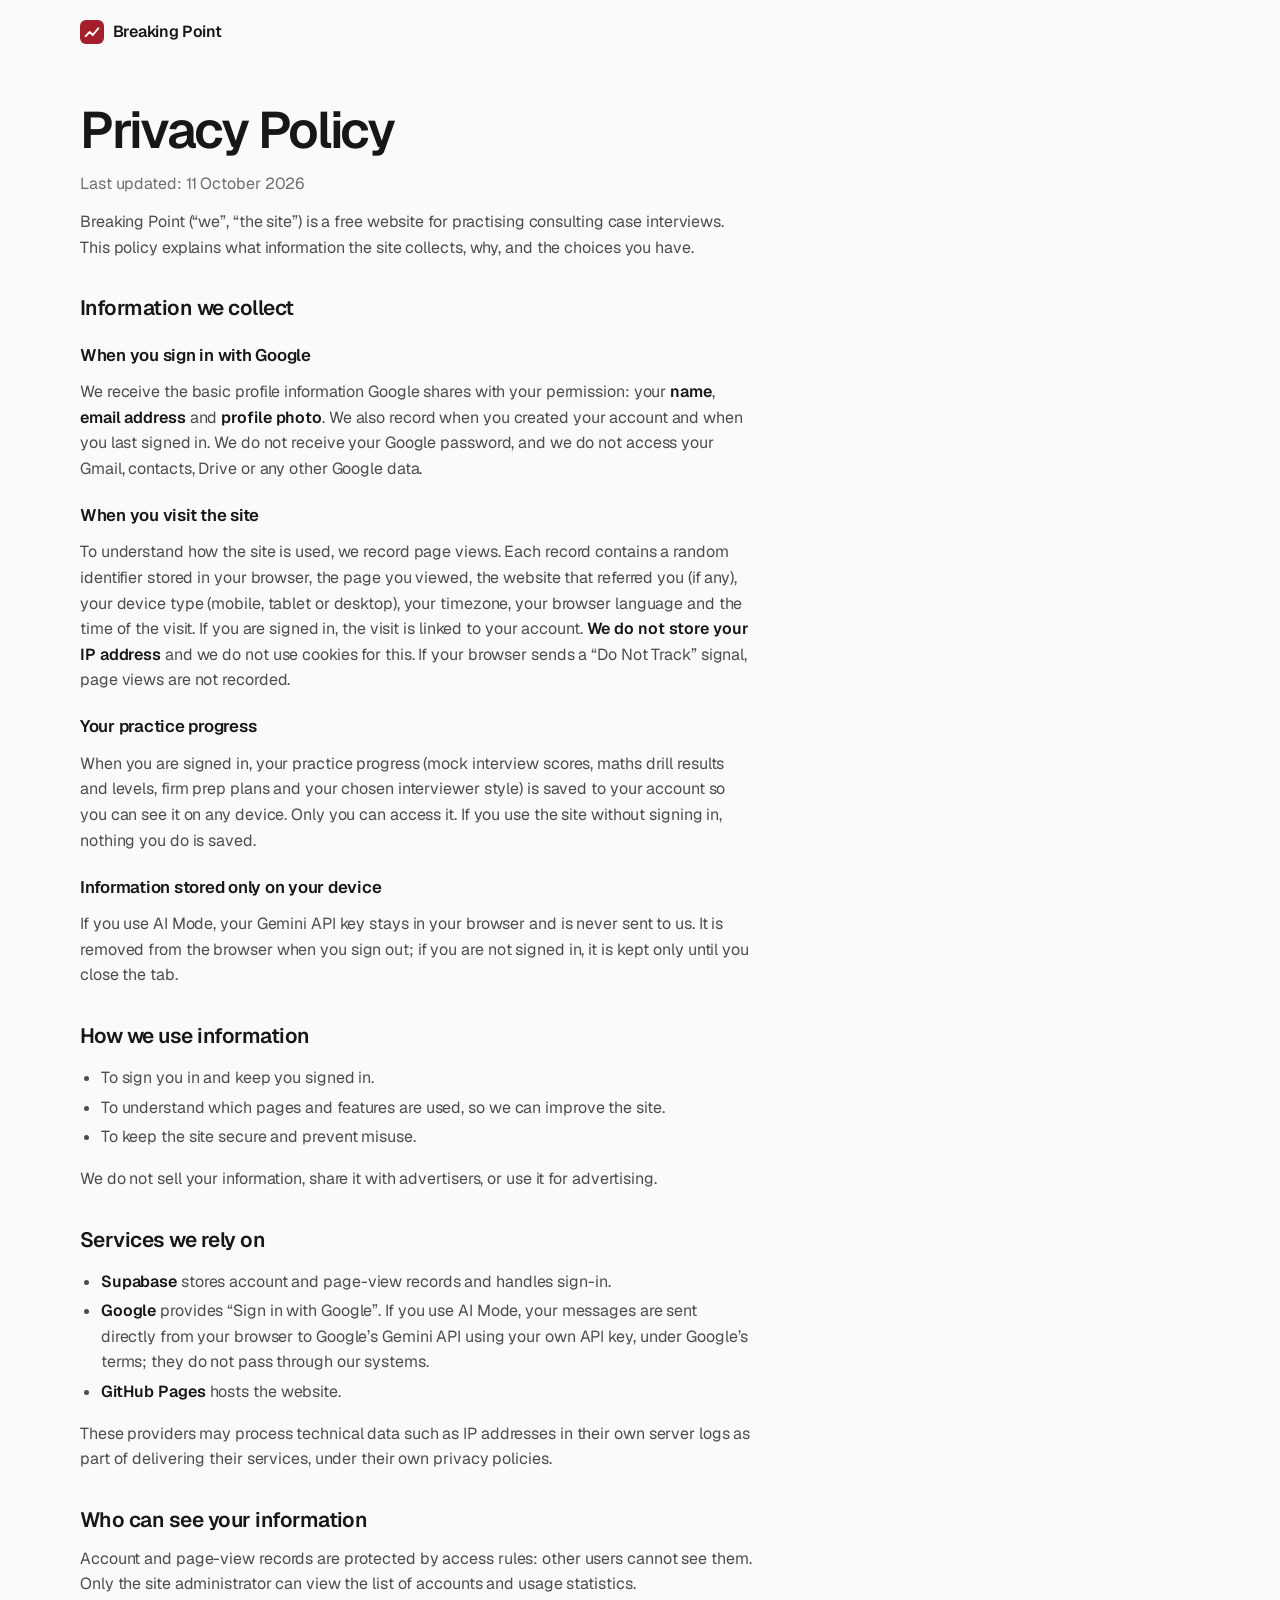
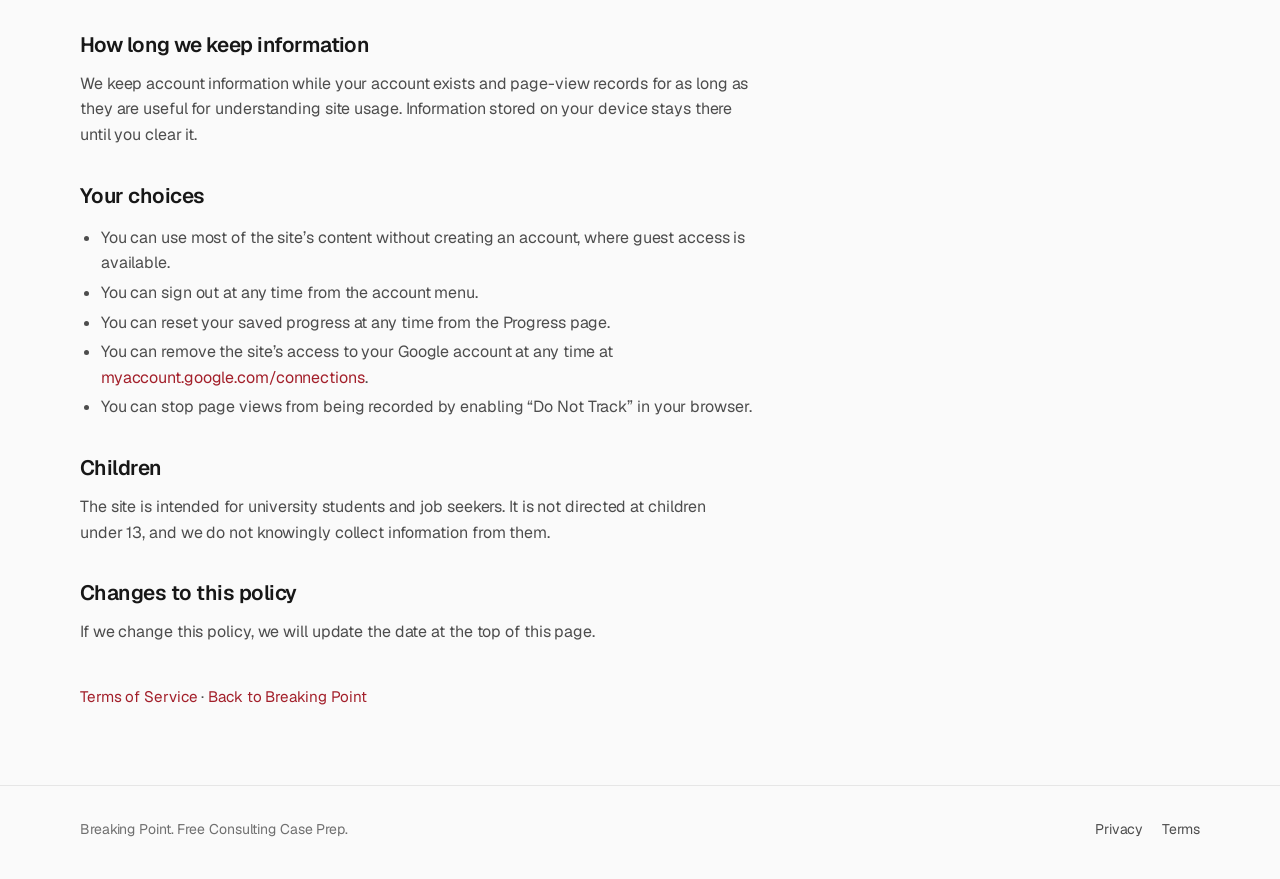
==== commit e5b7cad1: "Rework the design and motion to Emil Kowalski's design-engineering skills Visual system - Neutral li" ====
--- a/privacy.html
+++ b/privacy.html
@@ -2,18 +2,21 @@
 <html lang="en">
 <head>
   <meta charset="utf-8">
-  <meta name="viewport" content="width=device-width, initial-scale=1">
+  <meta name="viewport" content="width=device-width, initial-scale=1, viewport-fit=cover">
+  <meta name="theme-color" media="(prefers-color-scheme: light)" content="#fafafa">
+  <meta name="theme-color" media="(prefers-color-scheme: dark)" content="#0a0a0a">
+  <meta name="color-scheme" content="light dark">
   <title>Privacy Policy · Breaking Point</title>
   <meta name="description" content="How Breaking Point collects, uses and protects your information.">
   <link rel="icon" href="img/favicon.svg" type="image/svg+xml">
-  <link rel="stylesheet" href="css/style.css?v=24">
-  <link rel="stylesheet" href="css/app.css?v=24">
+  <link rel="stylesheet" href="css/style.css?v=25">
+  <link rel="stylesheet" href="css/app.css?v=25">
 </head>
 <body>
 
 <header class="site-header">
   <div class="wrap">
-    <a class="brand" href="index.html" aria-label="Breaking Point home"><svg class="brand-mark" viewBox="0 0 32 32" aria-hidden="true"><rect width="32" height="32" rx="4" fill="#7d0c14"/><path d="M6.5 22l6-6 4.5 4.5 8.5-9.5" fill="none" stroke="#e2e2e2" stroke-width="2.8"/></svg><span class="brand-name">Breaking Point</span></a>
+    <a class="brand" href="index.html" aria-label="Breaking Point home"><svg class="brand-mark" viewBox="0 0 32 32" aria-hidden="true"><rect width="32" height="32" rx="8" fill="#a3202b"/><path d="M7.5 21.5l5.5-5.5 4 4 7.5-9" fill="none" stroke="#fff" stroke-width="2.6" stroke-linecap="round" stroke-linejoin="round"/></svg><span class="brand-name">Breaking Point</span></a>
   </div>
 </header>
 
--- a/css/style.css
+++ b/css/style.css
@@ -1,85 +1,109 @@
 /* =====================================================================
    Breaking Point — Consulting Case Prep
-   Oxblood ink on grey paper. Barlow Condensed for display, Barlow for text.
-   The home page is set as a series of sentences with their evidence; the
-   app screens are a quiet ledger: ink chrome, one oxblood primary action and
-   oxblood on the main data only. Motion follows a few rules: custom curves,
-   transform and opacity only, press feedback, hover only on real pointers,
-   and the finished state under reduced motion.
+   Design system, header, footer, shared components and the home page.
+   App screens live in app.css.
+
+   Principles (Emil Kowalski's design engineering, Apple's fluid interfaces):
+   - Depth from soft, semi-transparent shadows rather than solid borders.
+   - Chrome is a translucent material; content scrolls underneath it.
+   - Type tracks with size: tight on display, neutral on body.
+   - Motion has a purpose: feedback on press, spatial consistency on
+     enter/exit, state changes made legible. Custom curves, transform and
+     opacity only, under 300ms for UI, interruptible transitions, hover only
+     on real pointers, and a gentler (not absent) version under reduced motion.
    ===================================================================== */
 
-@font-face { font-family: "Barlow Condensed"; src: url("../fonts/barlow-condensed-latin-700-normal.woff2") format("woff2"); font-weight: 700; font-style: normal; font-display: swap; }
-@font-face { font-family: "Barlow"; src: url("../fonts/barlow-latin-400-normal.woff2") format("woff2"); font-weight: 400; font-style: normal; font-display: swap; }
-@font-face { font-family: "Barlow"; src: url("../fonts/barlow-latin-500-normal.woff2") format("woff2"); font-weight: 500; font-style: normal; font-display: swap; }
-@font-face { font-family: "Barlow"; src: url("../fonts/barlow-latin-600-normal.woff2") format("woff2"); font-weight: 600; font-style: normal; font-display: swap; }
+@font-face {
+  font-family: "Geist";
+  src: url("../fonts/geist-latin-wght-normal.woff2") format("woff2-variations"), url("../fonts/geist-latin-wght-normal.woff2") format("woff2");
+  font-weight: 100 900; font-style: normal; font-display: swap;
+}
+@font-face {
+  font-family: "Geist Mono";
+  src: url("../fonts/geist-mono-latin-wght-normal.woff2") format("woff2-variations"), url("../fonts/geist-mono-latin-wght-normal.woff2") format("woff2");
+  font-weight: 100 900; font-style: normal; font-display: swap;
+}
 
 :root {
-  /* Paper and ink */
-  --bg: #e2e2e2;          /* the ground */
-  --raised: #eeeeee;      /* cards and panels on app screens */
-  --surface: #d6d6d6;     /* one tone step down: tracks, hovers, open rows */
-  --surface-2: #c9c9c9;
-  --line: #c4c4c4;        /* 1px edges, app screens only */
-  --line-strong: #a9a9a9;
-  --text: #1e1517;        /* near-black, warm */
-  --text-2: #463b3d;
-  --text-3: #5e5254;
-  --oxblood: #7d0c14;
-  --oxblood-deep: #4a070c;
-  --oxblood-mid: #a5464c;
-  --oxblood-soft: #d3b2b4;
-  --muted-ox: #7a4a4e;
-
-  /* Roles */
-  --accent: var(--oxblood);
-  --accent-hover: #64090f;
-  --accent-ink: #f0e9e9;   /* text on the accent */
-  --accent-soft: #e0d1d2;  /* quiet oxblood tint for answers and tips */
-  --accent-soft-2: #c99ea1;
-  --ok: #2f6b3a;
-  --warn: #8a5a00;
-  --bad: #a3141d;
-  --easy: var(--ok);
-  --medium: var(--warn);
-  --hard: var(--bad);
+  color-scheme: light dark;
+
+  /* Neutrals (light) */
+  --bg: #fafafa;
+  --raised: #ffffff;
+  --surface: #f2f2f2;        /* tracks, pressed rows, wells */
+  --surface-2: #e8e8e8;
+  --hover: rgba(0, 0, 0, 0.04);
+  --line: rgba(0, 0, 0, 0.08);       /* hairlines inside tables and lists only */
+  --line-strong: rgba(0, 0, 0, 0.14);
+  --text: #171717;
+  --text-2: #4d4d4d;
+  --text-3: #6f6f6f;
+
+  /* Brand: oxblood, used for the mark, the data and the moments that matter */
+  --brand: #a3202b;
+  --brand-hover: #8a1922;
+  --brand-ink: #ffffff;
+  --brand-soft: rgba(163, 32, 43, 0.08);
+  --brand-soft-2: rgba(163, 32, 43, 0.16);
+
+  /* Primary action: ink, inverted in dark mode */
+  --primary: #171717;
+  --primary-hover: #383838;
+  --primary-ink: #ffffff;
+
+  --ok: #1a7f37;
+  --ok-soft: rgba(26, 127, 55, 0.1);
+  --warn: #9a6700;
+  --warn-soft: rgba(154, 103, 0, 0.1);
+  --bad: #cf222e;
+  --bad-soft: rgba(207, 34, 46, 0.08);
+
+  /* Depth: semi-transparent layers, never a solid border */
+  --ring: 0 0 0 1px rgba(0, 0, 0, 0.08);
+  --shadow-sm: 0 0 0 1px rgba(0, 0, 0, 0.07), 0 1px 2px rgba(0, 0, 0, 0.04);
+  --shadow: 0 0 0 1px rgba(0, 0, 0, 0.06), 0 1px 2px rgba(0, 0, 0, 0.04), 0 4px 12px -2px rgba(0, 0, 0, 0.05);
+  --shadow-md: 0 0 0 1px rgba(0, 0, 0, 0.06), 0 2px 4px rgba(0, 0, 0, 0.04), 0 12px 32px -8px rgba(0, 0, 0, 0.12);
+  --shadow-lg: 0 0 0 1px rgba(0, 0, 0, 0.06), 0 8px 16px -4px rgba(0, 0, 0, 0.08), 0 24px 64px -12px rgba(0, 0, 0, 0.22);
+  --material: rgba(250, 250, 250, 0.72);
+  --scrim: rgba(0, 0, 0, 0.4);
 
   /* Shape */
-  --r-xs: 4px;
-  --r-sm: 6px;
-  --r: 8px;
-  --r-lg: 8px;
+  --r-xs: 6px;
+  --r-sm: 8px;
+  --r: 12px;
+  --r-lg: 16px;
+  --r-xl: 20px;
 
   /* Type */
-  --display: "Barlow Condensed", "Arial Narrow", "Roboto Condensed", sans-serif-condensed, sans-serif;
-  --font: "Barlow", ui-sans-serif, system-ui, -apple-system, "Segoe UI", Roboto, Helvetica, Arial, sans-serif;
-  --mono: var(--font);
-  --step-small: clamp(0.8125rem, 0.79rem + 0.1vw, 0.875rem);
-  --step-body: clamp(1.0625rem, 1rem + 0.25vw, 1.1875rem);
-  --step-lead: clamp(1.25rem, 1.1rem + 0.7vw, 1.625rem);
-  --step-head: clamp(2.5rem, 1.2rem + 5vw, 5.5rem);
+  --font: "Geist", ui-sans-serif, system-ui, -apple-system, "Segoe UI", Roboto, Helvetica, Arial, sans-serif;
+  --mono: "Geist Mono", ui-monospace, "SF Mono", Menlo, monospace;
+  --display: var(--font);
 
   /* Layout */
   --header-h: 64px;
-  --margin: clamp(16px, 2.3vw, 32px);
-  --gutter: clamp(12px, 1.6vw, 24px);
-  --measure: 44rem;
-  --sec-gap: clamp(6rem, 11vw, 11rem);
-
-  /* Motion */
+  --tabbar: 0px;
+  --margin: clamp(16px, 4vw, 40px);
+  --measure: 42rem;
+
+  /* Motion (Emil Kowalski's curves) */
   --ease-out: cubic-bezier(0.23, 1, 0.32, 1);
-  --ease-expo: cubic-bezier(0.16, 1, 0.3, 1);
   --ease-in-out: cubic-bezier(0.77, 0, 0.175, 1);
   --ease-drawer: cubic-bezier(0.32, 0.72, 0, 1);
-  --ease-soft: cubic-bezier(0.33, 1, 0.68, 1);
-  --ease-exit: cubic-bezier(0.55, 0.055, 0.675, 0.19);
-  --t-press: 140ms;
-  --t-hover: 180ms;
-  --t-ui: 240ms;
-  --t-reveal: 800ms;
-  --stagger-line: 90ms;
-  --stagger-item: 70ms;
-
-  /* Aliases used by inline styles and scripts */
+  --t-press: 160ms;
+  --t-hover: 150ms;
+  --t-ui: 200ms;
+
+  /* Aliases kept for older inline styles and scripts */
+  --accent: var(--brand);
+  --accent-hover: var(--brand-hover);
+  --accent-ink: var(--brand-ink);
+  --accent-soft: var(--brand-soft);
+  --accent-soft-2: var(--brand-soft-2);
+  --oxblood: var(--brand);
+  --oxblood-deep: var(--brand-hover);
+  --oxblood-mid: color-mix(in srgb, var(--brand) 60%, var(--raised));
+  --oxblood-soft: color-mix(in srgb, var(--brand) 28%, var(--raised));
+  --muted-ox: var(--text-2);
   --ink: var(--text);
   --paper: var(--bg);
   --muted: var(--text-2);
@@ -88,504 +112,586 @@
   --panel: var(--raised);
   --panel-strong: var(--surface);
   --card: var(--raised);
-  --ui: var(--font);
-  --serif: var(--font);
-  --bg-subtle: var(--raised);
-  --bg-muted: var(--surface);
   --border: var(--line);
   --border-strong: var(--line-strong);
+  --bg-subtle: var(--surface);
+  --bg-muted: var(--surface-2);
+  --easy: var(--ok);
+  --medium: var(--warn);
+  --hard: var(--bad);
+}
+
+@media (prefers-color-scheme: dark) {
+  :root {
+    --bg: #0a0a0a;
+    --raised: #151515;
+    --surface: #1f1f1f;
+    --surface-2: #2a2a2a;
+    --hover: rgba(255, 255, 255, 0.05);
+    --line: rgba(255, 255, 255, 0.09);
+    --line-strong: rgba(255, 255, 255, 0.16);
+    --text: #ededed;
+    --text-2: #b4b4b4;
+    --text-3: #8f8f8f;
+    --brand: #f2555a;
+    --brand-hover: #ff6b6f;
+    --brand-ink: #0a0a0a;
+    --brand-soft: rgba(242, 85, 90, 0.12);
+    --brand-soft-2: rgba(242, 85, 90, 0.22);
+    --primary: #ededed;
+    --primary-hover: #ffffff;
+    --primary-ink: #0a0a0a;
+    --ok: #3fb950;
+    --ok-soft: rgba(63, 185, 80, 0.14);
+    --warn: #d29922;
+    --warn-soft: rgba(210, 153, 34, 0.14);
+    --bad: #ff7b72;
+    --bad-soft: rgba(255, 123, 114, 0.12);
+    --ring: 0 0 0 1px rgba(255, 255, 255, 0.09);
+    --shadow-sm: 0 0 0 1px rgba(255, 255, 255, 0.08), 0 1px 2px rgba(0, 0, 0, 0.4);
+    --shadow: 0 0 0 1px rgba(255, 255, 255, 0.08), 0 1px 2px rgba(0, 0, 0, 0.4), 0 4px 12px -2px rgba(0, 0, 0, 0.4);
+    --shadow-md: 0 0 0 1px rgba(255, 255, 255, 0.09), 0 2px 4px rgba(0, 0, 0, 0.4), 0 12px 32px -8px rgba(0, 0, 0, 0.6);
+    --shadow-lg: 0 0 0 1px rgba(255, 255, 255, 0.1), 0 8px 16px -4px rgba(0, 0, 0, 0.5), 0 24px 64px -12px rgba(0, 0, 0, 0.7);
+    --material: rgba(10, 10, 10, 0.7);
+    --scrim: rgba(0, 0, 0, 0.6);
+  }
 }
 
 *, *::before, *::after { box-sizing: border-box; }
 [hidden] { display: none !important; }
-html { -webkit-text-size-adjust: 100%; background: var(--bg); }
+html {
+  background: var(--bg);
+  -webkit-text-size-adjust: 100%;
+  -webkit-tap-highlight-color: transparent;
+  scroll-padding-top: calc(var(--header-h) + 16px);
+}
 body {
   margin: 0; background: var(--bg); color: var(--text);
-  font-family: var(--font); font-size: 16px; line-height: 1.55;
+  font-family: var(--font); font-size: 16px; line-height: 1.6; letter-spacing: -0.006em;
   -webkit-font-smoothing: antialiased; -moz-osx-font-smoothing: grayscale;
-  -webkit-tap-highlight-color: transparent;
+  text-rendering: optimizeLegibility;
 }
 img, svg { max-width: 100%; }
-a { color: var(--accent); text-decoration: none; }
-::selection { background: var(--oxblood); color: var(--accent-ink); }
+a { color: var(--brand); text-decoration: none; }
+button, a, [role="button"], [role="tab"], summary, label { touch-action: manipulation; }
+button, [role="button"], [role="tab"], .btn, .chip, .tabs a, summary { -webkit-user-select: none; user-select: none; -webkit-touch-callout: none; }
+::selection { background: var(--brand-soft-2); }
 ::placeholder { color: var(--text-3); opacity: 1; }
-:focus-visible { outline: 2px solid var(--accent); outline-offset: 2px; border-radius: 2px; }
+:focus-visible { outline: 2px solid var(--brand); outline-offset: 2px; border-radius: 4px; }
 .sr-only { position: absolute !important; width: 1px; height: 1px; padding: 0; margin: -1px; overflow: hidden; clip: rect(0 0 0 0); white-space: nowrap; border: 0; }
 
-h1, h2, h3, h4 { color: var(--text); margin: 0; text-wrap: balance; }
-h1 { font: 700 2.25rem/1 var(--display); letter-spacing: -0.01em; }
-h2 { font: 600 1.4rem/1.25 var(--font); letter-spacing: -0.01em; margin: 2.6rem 0 0.8rem; }
-h3 { font: 600 1.12rem/1.35 var(--font); margin: 1.6rem 0 0.5rem; }
-h4 { font: 600 0.95rem/1.4 var(--font); color: var(--text); margin: 0 0 0.35rem; }
+/* Tracking follows size: tighter as type grows */
+h1, h2, h3, h4 { color: var(--text); margin: 0; text-wrap: balance; font-weight: 600; }
+h1 { font-size: 2.25rem; line-height: 1.1; letter-spacing: -0.035em; }
+h2 { font-size: 1.5rem; line-height: 1.25; letter-spacing: -0.025em; margin: 2.6rem 0 0.8rem; }
+h3 { font-size: 1.125rem; line-height: 1.35; letter-spacing: -0.015em; margin: 1.6rem 0 0.5rem; }
+h4 { font-size: 0.9375rem; line-height: 1.4; letter-spacing: -0.01em; margin: 0 0 0.35rem; }
 p { margin: 0.8rem 0; max-width: var(--measure); color: var(--text-2); text-wrap: pretty; }
 ul, ol { color: var(--text-2); padding-left: 1.3rem; max-width: var(--measure); }
 li { margin: 0.25rem 0; }
 strong, b { color: var(--text); font-weight: 600; }
 em { font-style: italic; }
-code, kbd { font: 600 0.92em var(--font); font-variant-numeric: tabular-nums; color: var(--text); }
-kbd { background: var(--surface); border-radius: var(--r-xs); padding: 0 0.35em; }
+small { font-size: 0.8125rem; letter-spacing: 0; }
+code, kbd { font-family: var(--mono); font-size: 0.86em; letter-spacing: 0; }
+kbd { background: var(--raised); box-shadow: var(--shadow-sm); border-radius: 5px; padding: 0.05em 0.4em; color: var(--text-2); }
 .muted { color: var(--text-3); }
 
-.wrap { max-width: 1180px; margin: 0 auto; padding: 0 28px; }
+.wrap { max-width: 1200px; margin: 0 auto; padding: 0 var(--margin); }
 main { display: block; }
-.view:not(#view-learn) { max-width: 1180px; margin: 0 auto; padding-left: 28px; padding-right: 28px; }
-article { padding: 2.6rem 0 5rem; }
+.view:not(#view-learn) { max-width: 1200px; margin: 0 auto; padding-left: var(--margin); padding-right: var(--margin); }
+article { padding: 2.75rem 0 5rem; }
 #view-learn { padding: 0; }
-
-p.subtitle { font-size: 1.08rem; line-height: 1.6; color: var(--text-2); margin: 0.7rem 0 2rem; max-width: 42rem; }
-.note { font-size: 0.92rem; line-height: 1.55; color: var(--text-3); }
-
-/* ---------- Buttons, chips, fields ---------- */
+p.subtitle { font-size: 1.0625rem; line-height: 1.6; color: var(--text-2); margin: 0.6rem 0 2rem; max-width: 40rem; }
+.note { font-size: 0.875rem; line-height: 1.55; color: var(--text-3); }
+
+/* ---------- Buttons ---------- */
 
 .btn {
-  display: inline-flex; align-items: center; justify-content: center; gap: 0.45rem;
-  font: 600 0.95rem/1.2 var(--font);
-  color: var(--accent-ink); background: var(--accent); border: 1px solid var(--accent);
-  padding: 0.62rem 1.05rem; border-radius: var(--r-sm); cursor: pointer; white-space: nowrap;
-  transition: transform var(--t-press) var(--ease-out), background-color var(--t-hover) ease, border-color var(--t-hover) ease, color var(--t-hover) ease;
-}
-a.btn { color: var(--accent-ink); }
+  position: relative; display: inline-flex; align-items: center; justify-content: center; gap: 0.5rem;
+  height: 40px; padding: 0 1rem; border: 0; border-radius: var(--r-sm); cursor: pointer; white-space: nowrap;
+  font: 500 0.9375rem/1 var(--font); letter-spacing: -0.01em;
+  color: var(--primary-ink); background: var(--primary);
+  transition: transform var(--t-press) var(--ease-out), background-color var(--t-hover) ease, box-shadow var(--t-hover) ease, color var(--t-hover) ease, opacity var(--t-hover) ease;
+}
+a.btn { color: var(--primary-ink); }
 .btn:active:not(:disabled) { transform: scale(0.97); }
-.btn.ghost, a.btn.ghost { color: var(--text); background: transparent; border-color: var(--line-strong); }
-.btn.lg { padding: 0.85rem 1.35rem; font-size: 1.0625rem; }
-.btn:disabled { opacity: 0.45; cursor: not-allowed; }
-.linkish { font: 600 0.92rem var(--font); background: none; border: 0; padding: 0; color: var(--accent); cursor: pointer; text-decoration: underline; text-decoration-color: transparent; text-underline-offset: 0.2em; transition: text-decoration-color var(--t-hover) ease, color var(--t-hover) ease; }
+.btn.ghost, a.btn.ghost { color: var(--text); background: var(--raised); box-shadow: var(--shadow-sm); }
+.btn.brand, a.btn.brand { background: var(--brand); color: var(--brand-ink); }
+.btn.lg { height: 48px; padding: 0 1.35rem; font-size: 1rem; border-radius: 10px; }
+.btn.sm { height: 32px; padding: 0 0.75rem; font-size: 0.875rem; border-radius: 7px; }
+.btn:disabled { opacity: 0.4; cursor: not-allowed; }
+.btn svg { width: 16px; height: 16px; flex: none; }
+.linkish { font: 500 0.9375rem var(--font); background: none; border: 0; padding: 0; color: var(--brand); cursor: pointer; text-decoration: underline; text-decoration-color: transparent; text-underline-offset: 0.2em; transition: text-decoration-color var(--t-hover) ease, color var(--t-hover) ease, opacity var(--t-hover) ease; }
+.linkish:active { opacity: 0.6; }
 @media (hover: hover) and (pointer: fine) {
-  .btn:hover:not(:disabled) { background: var(--accent-hover); border-color: var(--accent-hover); }
-  .btn.ghost:hover:not(:disabled) { background: var(--surface); border-color: var(--text-3); }
+  .btn:hover:not(:disabled) { background: var(--primary-hover); }
+  .btn.ghost:hover:not(:disabled) { background: var(--raised); box-shadow: var(--shadow-sm), 0 0 0 1px var(--line-strong); }
+  .btn.brand:hover:not(:disabled) { background: var(--brand-hover); }
   .linkish:hover { text-decoration-color: currentColor; }
 }
 
-.chips { display: flex; gap: 0.4rem; flex-wrap: wrap; }
+/* ---------- Chips and fields ---------- */
+
+.chips { display: flex; gap: 0.375rem; flex-wrap: wrap; }
 .chip {
-  font: 500 0.9rem/1.2 var(--font); color: var(--text-2); background: transparent;
-  border: 1px solid var(--line-strong); border-radius: var(--r-sm); padding: 0.42rem 0.8rem; cursor: pointer;
-  transition: transform var(--t-press) var(--ease-out), background-color var(--t-hover) ease, border-color var(--t-hover) ease, color var(--t-hover) ease;
-}
-.chip:active:not(:disabled) { transform: scale(0.97); }
-.chip[aria-pressed="true"] { background: var(--text); border-color: var(--text); color: var(--bg); }
-.chip:disabled { opacity: 0.45; cursor: not-allowed; }
-@media (hover: hover) and (pointer: fine) { .chip:hover:not(:disabled):not([aria-pressed="true"]) { border-color: var(--text-3); color: var(--text); background: var(--surface); } }
-
-.field { display: flex; flex-direction: column; gap: 0.35rem; min-width: 0; }
-.field label, .field .label { font: 600 0.84rem var(--font); color: var(--text-2); }
+  height: 32px; display: inline-flex; align-items: center; gap: 0.35rem;
+  font: 500 0.875rem/1 var(--font); color: var(--text-2); background: var(--raised);
+  border: 0; box-shadow: var(--shadow-sm); border-radius: 999px; padding: 0 0.8rem; cursor: pointer;
+  transition: transform var(--t-press) var(--ease-out), background-color var(--t-hover) ease, color var(--t-hover) ease, box-shadow var(--t-hover) ease;
+}
+.chip:active:not(:disabled) { transform: scale(0.96); }
+.chip[aria-pressed="true"] { background: var(--primary); color: var(--primary-ink); box-shadow: none; }
+.chip:disabled { opacity: 0.4; cursor: not-allowed; }
+@media (hover: hover) and (pointer: fine) { .chip:hover:not(:disabled):not([aria-pressed="true"]) { color: var(--text); box-shadow: var(--shadow-sm), 0 0 0 1px var(--line-strong); } }
+
+.field { display: flex; flex-direction: column; gap: 0.4rem; min-width: 0; }
+.field label, .field .label { font: 500 0.8125rem var(--font); color: var(--text-2); letter-spacing: 0; }
 input[type="text"], input[type="search"], input[type="password"], input[type="email"], input[type="number"], input:not([type]), select, input[type="date"] {
-  font: 400 1rem var(--font); color: var(--text); background: var(--raised);
-  border: 1px solid var(--line-strong); border-radius: var(--r-sm); padding: 0.6rem 0.75rem; width: 100%;
-  outline: none; transition: border-color var(--t-hover) ease, box-shadow var(--t-hover) ease;
-}
-input[type="date"] { width: auto; padding: 0.52rem 0.75rem; }
-input:focus, select:focus { border-color: var(--text); box-shadow: 0 0 0 3px rgba(125, 12, 20, 0.16); } /* focus ring, not a shadow at rest: taste-skill-ignore */
+  height: 40px; font: 400 1rem var(--font); color: var(--text); background: var(--raised);
+  border: 0; box-shadow: var(--shadow-sm); border-radius: var(--r-sm); padding: 0 0.75rem; width: 100%;
+  outline: none; transition: box-shadow var(--t-hover) ease;
+}
+input[type="date"] { width: auto; }
+input:focus, select:focus, textarea:focus-visible { box-shadow: 0 0 0 1px var(--brand), 0 0 0 4px var(--brand-soft-2); }
 select {
   appearance: none; -webkit-appearance: none; cursor: pointer; padding-right: 2rem;
-  background-image: url("data:image/svg+xml,%3Csvg xmlns='http://www.w3.org/2000/svg' width='12' height='12' viewBox='0 0 24 24' fill='none' stroke='%231e1517' stroke-width='2.5' stroke-linecap='round' stroke-linejoin='round'%3E%3Cpath d='M6 9l6 6 6-6'/%3E%3C/svg%3E");
+  background-image: url("data:image/svg+xml,%3Csvg xmlns='http://www.w3.org/2000/svg' width='12' height='12' viewBox='0 0 24 24' fill='none' stroke='%23888' stroke-width='2.5' stroke-linecap='round' stroke-linejoin='round'%3E%3Cpath d='M6 9l6 6 6-6'/%3E%3C/svg%3E");
   background-repeat: no-repeat; background-position: right 0.7rem center;
 }
-.status { font-size: 0.92rem; color: var(--text-3); min-height: 1.4rem; margin: 0.6rem 0 0.2rem; }
+input[type="range"] { accent-color: var(--brand); }
+.status { font-size: 0.875rem; color: var(--text-3); min-height: 1.4rem; margin: 0.6rem 0 0.2rem; }
 .status.ok { color: var(--ok); }
 .status.err { color: var(--bad); }
 
-/* Difficulty: told apart by tone, not hue */
-.diff { font: 600 0.82rem/1.3 var(--font); display: inline-flex; align-items: center; padding: 0.1rem 0.45rem; border-radius: var(--r-xs); color: var(--text); background: var(--surface); }
-.diff.medium { background: var(--surface-2); }
-.diff.hard { background: var(--text); color: var(--bg); }
-
-/* ---------- Header ---------- */
-
-.site-header { position: sticky; top: 0; z-index: 30; background: var(--bg); }
-.site-header .wrap { display: flex; align-items: center; gap: 2rem; height: 64px; max-width: none; padding: 0 var(--margin); }
-.brand { display: inline-flex; align-items: center; gap: 0.6rem; color: var(--oxblood); font: 700 1.25rem/1 var(--display); letter-spacing: 0.01em; text-transform: uppercase; white-space: nowrap; }
+.diff { font: 500 0.75rem/1 var(--font); letter-spacing: 0.01em; display: inline-flex; align-items: center; gap: 0.3rem; height: 20px; padding: 0 0.45rem; border-radius: 999px; }
+.diff::before { content: ""; width: 6px; height: 6px; border-radius: 50%; background: currentColor; }
+.diff.easy { color: var(--ok); background: var(--ok-soft); }
+.diff.medium { color: var(--warn); background: var(--warn-soft); }
+.diff.hard { color: var(--bad); background: var(--bad-soft); }
+
+/* ---------- Header: a translucent material over the content ---------- */
+
+.site-header {
+  position: sticky; top: 0; z-index: 30;
+  padding-top: env(safe-area-inset-top);
+  box-shadow: 0 1px 0 transparent;
+  transition: box-shadow 200ms ease;
+}
+/* The material sits on a pseudo-element: a backdrop-filter on the header itself
+   would trap the phone tab bar (position: fixed) inside the header */
+.site-header::before {
+  content: ""; position: absolute; inset: 0; z-index: -1;
+  background: var(--material);
+  -webkit-backdrop-filter: saturate(180%) blur(16px); backdrop-filter: saturate(180%) blur(16px);
+}
+/* The edge only appears once content scrolls under it */
+.site-header[data-scrolled] { box-shadow: 0 1px 0 var(--line); }
+.site-header .wrap { display: flex; align-items: center; gap: 1.5rem; height: 64px; max-width: 1200px; }
+.brand { display: inline-flex; align-items: center; gap: 0.55rem; color: var(--text); font: 600 1rem/1 var(--font); letter-spacing: -0.02em; white-space: nowrap; transition: opacity var(--t-hover) ease; }
+.brand:active { opacity: 0.7; }
 .brand small { display: none; }
-.brand-mark { width: 26px; height: 26px; flex: none; }
-.tabs { display: flex; gap: 0.2rem; margin-left: auto; }
-.tabs a { position: relative; display: inline-flex; align-items: center; gap: 0.4rem; font: 500 0.9375rem/1 var(--font); color: var(--text-2); padding: 0.55rem 0.7rem; border-radius: var(--r-sm); transition: color var(--t-hover) ease, background-color var(--t-hover) ease; }
+.brand-mark { width: 24px; height: 24px; flex: none; }
+.tabs { display: flex; gap: 0.125rem; margin-left: auto; }
+.tabs a { position: relative; display: inline-flex; align-items: center; gap: 0.4rem; height: 34px; padding: 0 0.75rem; border-radius: var(--r-sm); font: 500 0.875rem/1 var(--font); color: var(--text-2); transition: color var(--t-hover) ease, background-color var(--t-hover) ease; }
 .tabs a svg { display: none; }
-.tabs a[aria-current="page"] { color: var(--oxblood); }
-.tabs a[aria-current="page"]::after { content: ""; position: absolute; left: 0.7rem; right: 0.7rem; bottom: 0.15rem; height: 2px; background: currentColor; }
+.tabs a[aria-current="page"] { color: var(--text); background: var(--hover); }
 .tabs a[data-tab="learn"] { display: none; }
-@media (hover: hover) and (pointer: fine) { .tabs a:hover { color: var(--text); background: var(--surface); } .tabs a[aria-current="page"]:hover { color: var(--oxblood); } }
-.header-cta { padding: 0.5rem 0.9rem; font-size: 0.9375rem; }
-body[data-tab="learn"] .header-cta { display: none; }
+@media (hover: hover) and (pointer: fine) { .tabs a:hover { color: var(--text); } }
+.header-cta { height: 34px; padding: 0 0.85rem; font-size: 0.875rem; border-radius: var(--r-sm); }
+.user-slot { display: flex; align-items: center; }
+.user-slot:empty { display: none; }
+.g-logo { width: 16px; height: 16px; flex: none; }
+.header-signin { height: 34px; padding: 0 0.8rem; font-size: 0.875rem; gap: 0.45rem; }
+
+/* Account menu: grows out of the avatar it belongs to */
+.acct { position: relative; }
+.acct-btn { width: 34px; height: 34px; border-radius: 50%; padding: 0; border: 0; background: var(--primary); color: var(--primary-ink); font: 600 0.8125rem var(--font); cursor: pointer; overflow: hidden; display: inline-flex; align-items: center; justify-content: center; box-shadow: var(--shadow-sm); transition: transform var(--t-press) var(--ease-out); }
+.acct-btn:active { transform: scale(0.94); }
+.acct-btn img { width: 100%; height: 100%; object-fit: cover; }
+.acct-menu {
+  position: absolute; right: 0; top: calc(100% + 8px); width: 264px; z-index: 40;
+  background: var(--raised); border-radius: var(--r); padding: 0.375rem; box-shadow: var(--shadow-lg);
+  transform-origin: top right;
+  transition: opacity 180ms var(--ease-out), transform 180ms var(--ease-out), display 180ms allow-discrete;
+}
+@starting-style { .acct-menu { opacity: 0; transform: scale(0.95); } }
+.acct-menu[data-closing] { opacity: 0; transform: scale(0.97); transition-duration: 120ms; }
+.acct-who { padding: 0.6rem 0.65rem 0.7rem; margin-bottom: 0.25rem; box-shadow: 0 1px 0 var(--line); }
+.acct-who b { display: block; font-size: 0.9375rem; overflow-wrap: anywhere; }
+.acct-who span { display: block; font-size: 0.8125rem; color: var(--text-3); overflow: hidden; text-overflow: ellipsis; white-space: nowrap; }
+.acct-menu a, .acct-menu button { display: block; width: 100%; text-align: left; padding: 0.5rem 0.65rem; border-radius: var(--r-xs); font: 500 0.9rem var(--font); color: var(--text); background: none; border: 0; cursor: pointer; transition: background-color 120ms ease; }
+.acct-menu a:active, .acct-menu button:active { background: var(--surface); }
+@media (hover: hover) and (pointer: fine) { .acct-menu a:hover, .acct-menu button:hover { background: var(--hover); } }
+.acct-menu button { color: var(--text-2); }
 
 /* ---------- Footer ---------- */
 
-.site-foot { background: var(--bg); color: var(--text-3); font-size: 0.92rem; }
+.site-foot { color: var(--text-3); font-size: 0.875rem; box-shadow: 0 -1px 0 var(--line); }
 .site-foot a { color: var(--text-2); transition: color var(--t-hover) ease; }
 @media (hover: hover) and (pointer: fine) { .site-foot a:hover { color: var(--text); } }
-.site-foot .foot-invite, .site-foot .foot-mark { display: none; }
-.site-foot .foot-inner { max-width: 1180px; margin: 0 auto; padding: 2rem 28px 2.4rem; display: flex; justify-content: space-between; align-items: center; gap: 1rem 2rem; flex-wrap: wrap; }
+.foot-inner { max-width: 1200px; margin: 0 auto; padding: 2rem var(--margin) calc(2.4rem + env(safe-area-inset-bottom)); display: flex; justify-content: space-between; align-items: center; gap: 1rem 2rem; flex-wrap: wrap; }
+.foot-invite, .foot-mark { display: none; }
 .foot-links { display: flex; flex-wrap: wrap; gap: 0.5rem 1.4rem; list-style: none; margin: 0; padding: 0; max-width: none; }
 .foot-links li { margin: 0; }
-.foot-legal { flex: 1; display: flex; justify-content: space-between; gap: 0.5rem 1.4rem; flex-wrap: wrap; font-size: 0.875rem; color: var(--text-3); }
+.foot-legal { flex: 1; display: flex; justify-content: space-between; gap: 0.5rem 1.4rem; flex-wrap: wrap; color: var(--text-3); }
 .foot-legal p { margin: 0; color: inherit; max-width: none; }
 .foot-legal nav { display: flex; gap: 1.2rem; }
 
-/* The home page closes on one oxblood field: an invitation over the cropped name */
-body[data-tab="learn"] .site-foot { position: relative; overflow: hidden; background: var(--oxblood); color: var(--accent-ink); min-height: 100svh; display: flex; flex-direction: column; }
-body[data-tab="learn"] .site-foot a { color: var(--accent-ink); }
-body[data-tab="learn"] .site-foot .foot-inner { flex: 1; width: 100%; max-width: none; display: grid; grid-template-columns: repeat(12, minmax(0, 1fr)); grid-template-rows: auto 1fr; column-gap: var(--gutter); padding: clamp(4rem, 10vh, 7rem) var(--margin) 0; }
-body[data-tab="learn"] .foot-invite { display: block; grid-column: 1 / 9; }
-.foot-h { font: 700 clamp(3rem, 6vw, 6.5rem)/0.9 var(--display); text-transform: uppercase; letter-spacing: -0.005em; color: var(--accent-ink); margin: 0; }
-body[data-tab="learn"] .site-foot .foot-invite .btn { color: var(--oxblood); }
-.foot-invite .btn { margin-top: clamp(1.6rem, 4vh, 2.6rem); background: var(--bg); border-color: var(--bg); color: var(--oxblood); height: 56px; padding: 0 1.6rem; font-size: 1.0625rem; border-radius: var(--r-xs); }
-@media (hover: hover) and (pointer: fine) { .foot-invite .btn:hover { background: #f2eded; border-color: #f2eded; } }
-body[data-tab="learn"] .foot-links { grid-column: 10 / 13; flex-direction: column; gap: 0.55rem; font-size: 1.0625rem; align-self: start; padding-top: 0.6rem; }
-body[data-tab="learn"] .foot-legal { grid-column: 1 / -1; grid-row: 2; align-self: end; padding: 4rem 0 1.2rem; color: rgba(240, 233, 233, 0.86); position: relative; z-index: 1; }
-body[data-tab="learn"] .foot-mark { display: block; margin: 0; padding: 0 var(--margin); font: 700 17.4vw/0.8 var(--display); text-transform: uppercase; letter-spacing: -0.01em; color: #9a2a31; white-space: nowrap; transform: translateY(26%); user-select: none; max-width: none; }
+/* ---------- Toasts (Sonner's motion: ease, slightly slower, same edge in and out) ---------- */
+
+.toaster { position: fixed; z-index: 90; left: 50%; bottom: calc(24px + var(--tabbar) + env(safe-area-inset-bottom)); transform: translateX(-50%); width: min(360px, calc(100vw - 32px)); display: grid; pointer-events: none; }
+.toast {
+  grid-area: 1 / 1; align-self: end; pointer-events: auto;
+  display: flex; align-items: center; gap: 0.6rem; padding: 0.8rem 1rem; border-radius: var(--r);
+  background: var(--raised); color: var(--text); box-shadow: var(--shadow-lg); font-size: 0.875rem; line-height: 1.4;
+  touch-action: none; cursor: grab;
+  transition: transform 400ms ease, opacity 400ms ease;
+}
+@starting-style { .toast { opacity: 0; transform: translateY(100%); } }
+.toast[data-leaving] { opacity: 0; transform: translateY(100%); transition-duration: 250ms; }
+.toast[data-stacked="1"] { transform: translateY(-10px) scale(0.95); opacity: 0.85; }
+.toast[data-stacked="2"] { transform: translateY(-20px) scale(0.9); opacity: 0.6; }
+.toast[data-stacked="3"] { transform: translateY(-30px) scale(0.85); opacity: 0; }
+.toast .t-ico { flex: none; width: 18px; height: 18px; border-radius: 50%; display: inline-flex; align-items: center; justify-content: center; }
+.toast .t-ico svg { width: 12px; height: 12px; fill: none; stroke: currentColor; stroke-width: 3; stroke-linecap: round; stroke-linejoin: round; }
+.toast.ok .t-ico { background: var(--ok); color: #fff; }
+.toast.err .t-ico { background: var(--bad); color: #fff; }
+.toast.info .t-ico { background: var(--text); color: var(--bg); }
+.toast p { margin: 0; color: inherit; max-width: none; flex: 1; min-width: 0; overflow-wrap: anywhere; }
+
+/* ---------- Tooltip (charts): quick, and instant once one is showing ---------- */
+
+.tooltip {
+  position: fixed; z-index: 80; pointer-events: none; max-width: min(320px, calc(100vw - 16px));
+  background: var(--primary); color: var(--primary-ink); font-size: 0.8125rem; font-weight: 500; line-height: 1.4;
+  padding: 0.4rem 0.6rem; border-radius: var(--r-xs); box-shadow: var(--shadow-md);
+  transform-origin: var(--tip-origin, bottom center);
+  transition: opacity 125ms var(--ease-out), transform 125ms var(--ease-out), display 125ms allow-discrete;
+}
+@starting-style { .tooltip { opacity: 0; transform: scale(0.97); } }
+.tooltip[data-instant] { transition-duration: 0ms; }
+
+/* ---------- Hold to confirm (destructive actions) ---------- */
+
+.hold { position: relative; overflow: hidden; isolation: isolate; }
+.hold .hold-fill {
+  position: absolute; inset: 0; z-index: -1; background: var(--bad-soft);
+  clip-path: inset(0 100% 0 0);
+  transition: clip-path 200ms var(--ease-out);           /* release: snappy */
+}
+.hold[data-holding] .hold-fill { clip-path: inset(0 0 0 0); transition: clip-path 2s linear; } /* press: slow and deliberate */
+.hold[data-holding] { transform: scale(0.97); }
 
 /* ---------- Home ---------- */
 
-.home { color: var(--oxblood); }
-.home p:not([data-ui] p) { color: var(--oxblood); }
-.home h2, .home h3 { color: var(--oxblood); }
-.home-sec { padding: 0 var(--margin); margin-top: var(--sec-gap); }
-.g12 { display: grid; grid-template-columns: repeat(12, minmax(0, 1fr)); column-gap: var(--gutter); }
-.disp { font-family: var(--display); font-weight: 700; text-transform: uppercase; letter-spacing: -0.005em; line-height: 0.92; }
-.arrow-link { display: inline-flex; align-items: center; gap: 0.45rem; font: 600 1.0625rem var(--font); color: var(--oxblood); text-decoration: underline; text-decoration-thickness: 2px; text-underline-offset: 0.25em; text-decoration-color: rgba(125, 12, 20, 0.35); transition: text-decoration-color var(--t-hover) ease; }
-.arrow-link span { display: inline-block; transition: transform var(--t-ui) var(--ease-out); }
-@media (hover: hover) and (pointer: fine) { .arrow-link:hover { text-decoration-color: currentColor; } .arrow-link:hover span { transform: translateX(3px); } }
-
-/* Hero: the sentence split by a frame. The frame is a reel of working
-   fragments that advances while the two halves hold their place. */
-.hero { position: relative; --fw: max(35vw, 460px); --fh: calc(var(--fw) * 9 / 16); --sliver: 60px; --reel-gap: 24px; }
-.js .hero { height: calc(100svh - var(--header-h) - var(--tabbar, 0px) + 100svh); }
-.hero-stage { position: sticky; top: var(--header-h); height: calc(100svh - var(--header-h) - var(--tabbar, 0px)); min-height: 560px; overflow: hidden; }
-.hero-title { position: absolute; left: var(--margin); right: var(--margin); top: 50%; transform: translateY(-50%); display: flex; justify-content: space-between; align-items: center; gap: calc(var(--fw) + 48px); margin: 0; font: 700 clamp(2.75rem, 4.75vw, 6rem)/0.9 var(--display); text-transform: uppercase; color: var(--oxblood); letter-spacing: -0.005em; pointer-events: none; }
-.hero-title span { display: block; max-width: calc((100vw - 2 * var(--margin) - var(--fw) - 48px) / 2); }
-.hero-title .h-b { text-align: right; }
-.reel-window { position: absolute; left: 50%; top: 0; bottom: 0; width: var(--fw); transform: translateX(-50%); overflow: hidden; --top0: calc(50% - var(--fh) / 2); }
-.reel { position: absolute; left: 0; right: 0; top: calc(var(--top0) - var(--i, 0) * (var(--fh) + var(--reel-gap))); display: flex; flex-direction: column; gap: var(--reel-gap); transition: top 900ms var(--ease-expo); }
-.reel > .frame { height: var(--fh); flex: none; }
-.reel > .frame { opacity: 0.5; transition: opacity 500ms var(--ease-out); }
-.reel > .frame.is-on { opacity: 1; }
-.reel-count { position: absolute; right: var(--margin); bottom: 32px; margin: 0; font: 500 0.9rem var(--font); color: var(--muted-ox) !important; font-variant-numeric: tabular-nums; }
-.hero-foot { position: absolute; left: var(--margin); bottom: 32px; width: min(30rem, calc(50% - var(--fw) / 2 - 2 * var(--margin))); }
-.hero-foot p { margin: 0; font-size: 1.25rem; line-height: 1.4; color: var(--muted-ox); max-width: none; }
-.hero-foot .hero-acts { display: flex; align-items: center; gap: 1.2rem; flex-wrap: wrap; margin-top: 1.2rem; }
-.hero-side { position: absolute; right: var(--margin); bottom: 32px; margin: 0; font-size: 1.125rem; color: var(--muted-ox) !important; text-align: right; }
-
-/* Interface fragments drawn from the product ([data-ui]) */
-[data-ui] { font-family: var(--font); color: var(--text); }
-.frame { position: relative; border-radius: var(--r-xs); background: var(--raised); overflow: hidden; display: flex; flex-direction: column; }
-.frame-bar { display: flex; align-items: center; justify-content: space-between; gap: 1rem; padding: 0.6rem 0.95rem; background: var(--surface); font: 600 0.875rem/1.2 var(--font); color: var(--text); }
-.frame-bar span:last-child { color: var(--text-3); font-weight: 500; font-variant-numeric: tabular-nums; }
-.frame-body { flex: 1; min-height: 0; padding: 0.85rem 0.95rem; display: flex; flex-direction: column; gap: 0.55rem; }
-
-/* Frame 1: the live taxi estimate */
-.est { display: grid; grid-template-columns: minmax(0, 1.25fr) minmax(0, 1fr); gap: 0.9rem 1.2rem; align-content: start; }
-.est-q { grid-column: 1 / -1; margin: 0; font: 600 0.9375rem/1.3 var(--font); color: var(--text) !important; max-width: none; }
-.est-chain { display: grid; gap: 0.5rem; align-content: start; }
-.est-row { display: grid; grid-template-columns: minmax(0, 1fr) auto; gap: 0.15rem 0.6rem; align-items: center; font-size: 0.9375rem; color: var(--text-2); }
-.est-row b { font-variant-numeric: tabular-nums; text-align: right; }
-.est-row input[type="range"] { grid-column: 1 / -1; width: 100%; margin: 0.05rem 0 0; accent-color: var(--oxblood); height: 18px; cursor: pointer; }
-.est-out { display: flex; flex-direction: column; justify-content: flex-end; gap: 0.25rem; padding: 0.8rem 0.9rem; border-radius: var(--r-xs); background: var(--oxblood); color: var(--accent-ink); }
-.est-out .lbl { font-size: 0.875rem; }
-.est-num { font: 700 3.25rem/0.95 var(--display); font-variant-numeric: tabular-nums; }
-.est-out .ma { font-size: 0.875rem; line-height: 1.35; }
-
-/* Frame 2: push-back */
-.chatlet { display: flex; flex-direction: column; gap: 0.5rem; }
-.chatlet p { margin: 0; max-width: 88%; font-size: 0.9375rem; line-height: 1.4; color: var(--text) !important; }
-.chatlet .who { display: block; font-size: 0.875rem; font-weight: 600; color: var(--text-3); margin-bottom: 0.1rem; }
-.chatlet .me { align-self: flex-end; background: var(--text); color: var(--bg) !important; border-radius: 10px 10px 2px 10px; padding: 0.45rem 0.7rem; }
-.chatlet .me .who { color: #c9bfc0; }
-.chatlet .push { font-weight: 600; }
-
-/* Frame 3: scorecard */
-.scorelet { display: grid; grid-template-columns: auto minmax(0, 1fr); gap: 0.9rem 1.4rem; align-items: center; height: 100%; }
-.scorelet-n { margin: 0; font: 700 3.25rem/0.85 var(--display); color: var(--oxblood); font-variant-numeric: tabular-nums; }
-.scorelet-n small { display: block; font: 500 0.875rem var(--font); color: var(--text-3); margin-top: 0.4rem; }
-.scorelet ul { list-style: none; padding: 0; margin: 0; display: grid; gap: 0.32rem; max-width: none; }
-.scorelet li { margin: 0; display: grid; grid-template-columns: 7.4rem minmax(0, 1fr) 1.2rem; gap: 0.6rem; align-items: center; font-size: 0.875rem; color: var(--text); }
-.scorelet li i { height: 7px; background: var(--surface); border-radius: 1px; position: relative; overflow: hidden; }
-.scorelet li i::after { content: ""; position: absolute; inset: 0; background: var(--oxblood); transform-origin: left; transform: scaleX(calc(var(--v) / 5)); }
-.scorelet li b { font-variant-numeric: tabular-nums; text-align: right; }
-
-/* Frame 4: maths drill */
-.drilllet { display: flex; flex-direction: column; align-items: center; justify-content: center; gap: 0.7rem; height: 100%; text-align: center; }
-.drilllet-q { margin: 0; font: 700 3.25rem/1 var(--display); color: var(--text) !important; font-variant-numeric: tabular-nums; max-width: none; }
-.drilllet-a { display: inline-flex; align-items: center; gap: 0.6rem; font: 600 1.25rem var(--font); font-variant-numeric: tabular-nums; }
-.drilllet-a span { display: inline-block; min-width: 6.5rem; padding: 0.35rem 0.8rem; border-radius: var(--r-xs); background: var(--bg); border: 1px solid var(--line-strong); }
-.drilllet-ok { margin: 0; font-size: 0.875rem; color: var(--ok) !important; font-weight: 600; }
-
-/* Showcase: object in front of type */
-.show { position: relative; overflow: hidden; padding-top: 2rem; }
-.show-h { margin: 0; font: 700 clamp(5rem, 13.2vw, 15rem)/0.86 var(--display); text-transform: uppercase; letter-spacing: -0.01em; white-space: nowrap; }
-.show-h span { display: block; }
-.show-h .l1 { color: var(--muted-ox); }
-.show-h .l2 { color: var(--oxblood); }
-.show-obj { position: absolute; z-index: 2; top: 0; right: calc(var(--margin) - 1vw); width: min(44vw, 640px); transform: rotate(-3deg); background: var(--raised); border-radius: var(--r-xs); }
-.show-obj .frame-body { padding: 1rem 1.1rem 1.1rem; gap: 0; }
-.tx { list-style: none; margin: 0; padding: 0; max-width: none; }
-.tx li { margin: 0; display: grid; grid-template-columns: 6.2rem minmax(0, 1fr); gap: 0.8rem; padding: 0.55rem 0; font-size: 0.9375rem; line-height: 1.45; color: var(--text); }
-.tx li:nth-child(even) { background: var(--bg); margin: 0 -0.5rem; padding-left: 0.5rem; padding-right: 0.5rem; border-radius: 2px; }
-.tx .spk { font-weight: 600; color: var(--text-3); }
-.tx .is-c .spk { color: var(--oxblood); }
-.show-facts { grid-column: 8 / 13; margin-top: clamp(2.5rem, 5vw, 4.5rem); }
-.show-facts p { font-size: 1.25rem; line-height: 1.45; margin: 0 0 1rem; max-width: 34rem; }
-.show-facts .arrow-link { margin-top: 0.6rem; }
-
-/* List: statement, table pushed right */
-.sec-h { margin: 0; font: 700 clamp(2.5rem, 6vw, 6.5rem)/0.95 var(--display); text-transform: uppercase; letter-spacing: -0.005em; color: var(--oxblood); }
-.sec-h .ind { display: block; padding-left: 3vw; }
-.mods-body { margin-top: clamp(3.5rem, 7vw, 6rem); align-items: end; }
-.guides { grid-column: 1 / 6; align-self: end; background: var(--surface); border-radius: var(--r-xs); padding: clamp(1.4rem, 2.4vw, 2.2rem); }
-.guides .guide-links a { background: var(--bg); }
-.guides h3 { margin: 0 0 0.8rem; font: 600 1.25rem/1.3 var(--font); }
-.guides p { margin: 0 0 1rem; font-size: 1.0625rem; }
-.guide-links { list-style: none; padding: 0; margin: 0; display: flex; flex-wrap: wrap; gap: 0.5rem; max-width: none; }
-.guide-links li { margin: 0; }
-.guide-links a { display: inline-flex; padding: 0.5rem 0.8rem; border-radius: var(--r-xs); background: var(--surface); color: var(--oxblood); font-weight: 500; transition: background-color var(--t-hover) ease, color var(--t-hover) ease, transform var(--t-press) var(--ease-out); }
-.guide-links a:active { transform: scale(0.97); }
-@media (hover: hover) and (pointer: fine) { .guide-links a:hover { background: var(--oxblood); color: var(--accent-ink); } }
-.tbl-word { grid-column: 7 / 8; align-self: start; margin: 0.1rem 0 0; font-size: 0.875rem; font-weight: 600; color: var(--muted-ox); }
-.mod-table { grid-column: 8 / 13; list-style: none; margin: 0; padding: 0; max-width: none; }
-.mod-table li { margin: 0; }
-.mod-table li.grp { margin-top: 44px; }
-.mod-row2 { display: grid; grid-template-columns: 6rem minmax(0, 1fr) auto; gap: 1rem; align-items: baseline; padding: 13px 0; font-size: 1.0625rem; color: var(--oxblood); }
-.mod-row2 .k { color: var(--muted-ox); font-size: 0.875rem; }
-.mod-row2 .n { font-weight: 600; }
-.mod-row2 .v { color: var(--muted-ox); text-align: right; white-space: nowrap; }
-a.mod-row2 .v { color: var(--oxblood); font-weight: 600; }
-a.mod-row2 { position: relative; transition: color var(--t-hover) ease; }
-a.mod-row2::before { content: ""; position: absolute; inset: 2px -0.8rem; border-radius: var(--r-xs); background: var(--surface); opacity: 0; transition: opacity var(--t-hover) ease; z-index: -1; }
-a.mod-row2 .v span { display: inline-block; transition: transform var(--t-ui) var(--ease-out); }
-@media (hover: hover) and (pointer: fine) { a.mod-row2:hover::before { opacity: 1; } a.mod-row2:hover .v span { transform: translateX(3px); } }
-.mod-table { position: relative; z-index: 0; }
-
-/* Features: one paragraph with picture words */
-/* The one long section on the oxblood field */
-.feat { background: var(--oxblood); padding-top: clamp(5rem, 9vw, 8.5rem); padding-bottom: clamp(5rem, 9vw, 8.5rem); }
-.home .feat p:not([data-ui] p), .feat .arrow-link { color: var(--accent-ink) !important; }
-.feat .arrow-link { text-decoration-color: rgba(240, 233, 233, 0.45); }
-.feat .slot-orb { background: var(--accent-ink); }
-.feat .slot-orb rect { fill: var(--oxblood); }
-.feat-p { margin: 0; max-width: 62rem; font: 500 clamp(1.5rem, 2.6vw, 2.25rem)/1.24 var(--font); color: var(--oxblood) !important; letter-spacing: -0.01em; text-wrap: pretty; }
-.slot { display: inline-flex; align-items: center; justify-content: center; gap: 0.25em; height: 1em; width: 1.9em; border-radius: 0.18em; vertical-align: -0.12em; overflow: hidden; background: var(--oxblood); color: var(--accent-ink); margin: 0 0.06em; }
-.slot-orb svg { width: 62%; height: 62%; }
-.slot-orb rect { fill: var(--accent-ink); transform-box: fill-box; transform-origin: center; }
-.slot-math { background: var(--raised); color: var(--text); font: 600 0.42em/1 var(--font); font-variant-numeric: tabular-nums; width: auto; height: 2.38em; padding: 0 0.7em; vertical-align: 0.05em; border-radius: 0.43em; white-space: nowrap; }
-.slot-math b { color: var(--ok); font-weight: 600; }
-.slot-plan { background: var(--raised); color: var(--text); width: auto; padding: 0 0.3em; gap: 0.25em; font: 600 0.42em/1 var(--font); height: 2.38em; vertical-align: 0.05em; border-radius: 0.43em; white-space: nowrap; }
-.slot-plan i { width: 3.2em; height: 0.4em; background: var(--surface); position: relative; overflow: hidden; border-radius: 1px; }
-.slot-plan i::after { content: ""; position: absolute; inset: 0; background: var(--oxblood); transform-origin: left; transform: scaleX(0.62); }
-.feat-foot { margin-top: 72px; }
-.feat-foot > div { grid-column: 7 / 13; }
-.feat-foot p { margin: 0 0 1.1rem; font-size: 1.25rem; line-height: 1.45; max-width: 34rem; }
-
-/* Stats: a ledger aligned on the decimal */
-.ledger-sec { background: var(--surface); padding-top: clamp(5rem, 8vw, 7.5rem); padding-bottom: clamp(5rem, 8vw, 7.5rem); }
-.ledger { align-items: center; }
-.ledger-h { grid-column: 1 / 6; margin: 0; font: 700 clamp(2rem, 3.6vw, 3.6rem)/0.95 var(--display); text-transform: uppercase; color: var(--oxblood); }
-.ledger-h span { display: block; }
-.ledger-h .soft { color: var(--muted-ox); }
-.ledger-rows { grid-column: 7 / 13; list-style: none; padding: 0; margin: 0; max-width: none; display: grid; gap: 20px; }
-.ledger-rows li { margin: 0; display: grid; grid-template-columns: 9.5rem 3.6rem minmax(0, 1fr); align-items: baseline; color: var(--oxblood); }
-.lw, .ld { font: 700 clamp(4rem, 7vw, 7rem)/1 var(--display); font-variant-numeric: tabular-nums lining-nums; }
-.lw { text-align: right; }
-.ld { text-align: left; }
-.lc { font-size: 1.0625rem; line-height: 1.35; color: var(--muted-ox); padding-left: 1rem; }
-
-/* FAQ: wide heading, indented questions */
-.faq-list { margin-top: 80px; }
-.faq-list > div { grid-column: 5 / 13; display: grid; gap: 12px; }
-.faq-list details { border-radius: var(--r-xs); margin: 0 -24px; padding: 0 24px; transition: background-color var(--t-ui) ease; }
-.faq-list details[open] { background: var(--surface); }
-.faq-list summary { list-style: none; cursor: pointer; display: flex; justify-content: space-between; align-items: center; gap: 1.5rem; padding: 18px 0; font: 400 1.25rem/1.3 var(--font); color: var(--oxblood); }
-.faq-list summary::-webkit-details-marker { display: none; }
-.faq-list summary::after { content: ""; flex: none; width: 11px; height: 11px; border-right: 2px solid currentColor; border-bottom: 2px solid currentColor; transform: translateY(-3px) rotate(45deg); transition: transform var(--t-ui) var(--ease-out); }
-.faq-list details[open] summary::after { transform: translateY(2px) rotate(-135deg); }
-.faq-list details p { margin: 0; padding: 0 0 24px; font-size: 1.0625rem; line-height: 1.55; max-width: 48ch; color: var(--muted-ox); }
-@supports (interpolate-size: allow-keywords) {
-  .faq-list { interpolate-size: allow-keywords; }
-  .faq-list details::details-content { block-size: 0; overflow: hidden; transition: block-size 320ms var(--ease-out), content-visibility 320ms allow-discrete; }
-  .faq-list details[open]::details-content { block-size: auto; }
-}
-.faq { margin-bottom: var(--sec-gap); }
-
-/* ---------- Firm logos (the firms' own colours are content) ---------- */
+.home-sec { max-width: 1200px; margin: 0 auto; padding: clamp(5rem, 10vw, 8rem) var(--margin) 0; }
+.sec-head { max-width: 40rem; margin-bottom: 2.5rem; }
+.sec-head h2 { margin: 0; font-size: clamp(1.75rem, 3.2vw, 2.5rem); line-height: 1.1; letter-spacing: -0.04em; }
+.sec-head p { margin: 0.9rem 0 0; font-size: 1.0625rem; }
+.arrow-link { display: inline-flex; align-items: center; gap: 0.35rem; font: 500 0.9375rem var(--font); color: var(--text); }
+.arrow-link span { display: inline-block; transition: transform 200ms var(--ease-out); }
+.arrow-link:active { opacity: 0.6; }
+@media (hover: hover) and (pointer: fine) { .arrow-link:hover span { transform: translateX(3px); } }
+
+/* Hero */
+.hero { max-width: 1200px; margin: 0 auto; padding: clamp(3rem, 8vw, 6.5rem) var(--margin) 0; }
+.hero-top { display: grid; grid-template-columns: minmax(0, 1.25fr) minmax(0, 1fr); gap: 2rem 4rem; align-items: end; }
+.hero-h { font-size: clamp(2.75rem, 7.2vw, 5.75rem); line-height: 0.98; letter-spacing: -0.055em; font-weight: 600; }
+.hero-h span { color: var(--text-3); }
+.hero-lead { margin: 0; font-size: 1.125rem; line-height: 1.55; color: var(--text-2); max-width: 30rem; }
+.hero-cta { display: flex; gap: 0.6rem; flex-wrap: wrap; margin-top: 1.5rem; }
+
+/* The live demo: a window onto the product, switched by tabs */
+.demo { margin-top: clamp(2.5rem, 5vw, 4rem); background: var(--raised); border-radius: var(--r-xl); box-shadow: var(--shadow-lg); overflow: hidden; }
+.demo-head { display: flex; align-items: center; justify-content: space-between; gap: 1rem; padding: 0.75rem; box-shadow: 0 1px 0 var(--line); }
+.demo-head .note { margin: 0 0.5rem 0 0; white-space: nowrap; }
+.seg-tabs { position: relative; display: inline-flex; padding: 3px; border-radius: 10px; background: var(--surface); }
+.seg-tabs [role="tab"] {
+  position: relative; z-index: 1; height: 32px; padding: 0 0.9rem; border: 0; background: none; border-radius: 7px; cursor: pointer;
+  font: 500 0.875rem/1 var(--font); color: var(--text-2); display: inline-flex; align-items: center; gap: 0.4rem;
+  transition: color var(--t-hover) ease;
+}
+.seg-tabs [role="tab"]:active { opacity: 0.7; }
+@media (hover: hover) and (pointer: fine) { .seg-tabs [role="tab"]:hover { color: var(--text); } }
+/* The active look is a second copy of the tabs, clipped to the active one, so
+   background and text change in one motion instead of two colour fades */
+.seg-active { position: absolute; inset: 3px; z-index: 2; display: flex; pointer-events: none; border-radius: 7px; clip-path: inset(0 var(--clip-r, 100%) 0 var(--clip-l, 0) round 7px); transition: clip-path 250ms var(--ease-in-out); }
+.seg-active span { height: 32px; padding: 0 0.9rem; display: inline-flex; align-items: center; gap: 0.4rem; font: 500 0.875rem/1 var(--font); color: var(--text); background: var(--raised); box-shadow: var(--shadow-sm); }
+.seg-tabs svg, .seg-active svg { width: 15px; height: 15px; fill: none; stroke: currentColor; stroke-width: 2; stroke-linecap: round; stroke-linejoin: round; }
+
+.demo-panels { display: grid; }
+.demo-panel { grid-area: 1 / 1; padding: clamp(1.25rem, 3vw, 2.25rem); min-width: 0; transition: opacity 200ms var(--ease-out), filter 200ms var(--ease-out), transform 200ms var(--ease-out), visibility 200ms; }
+.demo-panel[aria-hidden="true"] { opacity: 0; filter: blur(4px); transform: scale(0.99); visibility: hidden; pointer-events: none; }
+.demo-panel h3 { margin: 0; font-size: 1.125rem; }
+
+/* Panel 1: the live taxi estimate */
+.est { display: grid; grid-template-columns: minmax(0, 1fr) minmax(0, 1fr); gap: 2rem 3rem; align-items: center; }
+.est-q { font-size: clamp(1.25rem, 2vw, 1.5rem); line-height: 1.25; letter-spacing: -0.03em; font-weight: 600; color: var(--text); margin: 0 0 0.35rem; }
+.est-src { margin: 0 0 1.5rem; font-size: 0.875rem; color: var(--text-3); }
+.est-steps { list-style: none; margin: 0; padding: 0; display: grid; gap: 1.1rem; max-width: none; }
+.est-steps li { margin: 0; }
+.est-row { display: flex; justify-content: space-between; align-items: baseline; gap: 1rem; font-size: 0.9375rem; color: var(--text-2); }
+.est-row b { font-variant-numeric: tabular-nums; font-weight: 600; }
+.est-steps input[type="range"] { width: 100%; height: 24px; margin: 0.35rem 0 0; cursor: pointer; touch-action: pan-y; }
+.est-out { border-radius: var(--r-lg); background: var(--surface); padding: clamp(1.25rem, 3vw, 2rem); }
+.est-out .lbl { margin: 0; font-size: 0.875rem; color: var(--text-3); }
+.est-num { display: flex; align-items: baseline; gap: 0.1em; margin: 0.25rem 0 0; font-size: clamp(3rem, 6.5vw, 5rem); font-weight: 600; letter-spacing: -0.05em; line-height: 1; color: var(--text); font-variant-numeric: tabular-nums; }
+.est-num .approx { color: var(--text-3); font-weight: 500; margin-right: 0.08em; }
+/* Range bar: where the estimate sits against the model answer */
+.range { position: relative; height: 8px; margin: 1.6rem 0 0.6rem; border-radius: 4px; background: var(--surface-2); }
+.range-band { position: absolute; top: 0; bottom: 0; left: 0; width: 100%; border-radius: 4px; background: var(--ok); opacity: 0.35; transform-origin: left; }
+.range-dot { position: absolute; top: 50%; left: 0; width: 16px; height: 16px; margin: -8px 0 0 -8px; border-radius: 50%; background: var(--text); box-shadow: 0 0 0 3px var(--raised); transition: transform 120ms var(--ease-out); }
+.range-scale { display: flex; justify-content: space-between; font-size: 0.75rem; color: var(--text-3); font-variant-numeric: tabular-nums; }
+.est-verdict { display: flex; align-items: center; gap: 0.45rem; margin: 1rem 0 0; font-size: 0.9375rem; color: var(--text-2); max-width: none; }
+.est-verdict i { width: 8px; height: 8px; border-radius: 50%; background: var(--text-3); transition: background-color 200ms ease; }
+.est-verdict[data-in] i { background: var(--ok); }
+
+/* Rolling digits: each column slides to its digit; transitions retarget mid-roll */
+.roll { display: inline-flex; overflow: hidden; height: 1em; line-height: 1; }
+.roll-col { display: inline-flex; flex-direction: column; transition: transform 250ms var(--ease-out); }
+.roll-col span { height: 1em; display: block; text-align: center; }
+.roll-sep { display: inline-block; }
+
+/* Panel 2: interviewer push-back */
+.chatlet { display: grid; grid-template-columns: minmax(0, 1fr) minmax(0, 0.8fr); gap: 2rem 3rem; align-items: start; }
+.chatlet-msgs { display: flex; flex-direction: column; gap: 0.75rem; }
+.bub { max-width: 88%; padding: 0.7rem 0.95rem; border-radius: 14px; font-size: 0.9375rem; line-height: 1.45; background: var(--surface); color: var(--text); }
+.bub small { display: block; font-size: 0.75rem; font-weight: 500; color: var(--text-3); margin-bottom: 0.15rem; }
+.bub.me { align-self: flex-end; background: var(--primary); color: var(--primary-ink); border-bottom-right-radius: 4px; }
+.bub.me small { color: inherit; opacity: 0.65; }
+.bub.them { border-bottom-left-radius: 4px; }
+.typing-dots { display: inline-flex; gap: 4px; align-self: flex-start; padding: 0.8rem 0.95rem; border-radius: 14px 14px 14px 4px; background: var(--surface); }
+.typing-dots i { width: 6px; height: 6px; border-radius: 50%; background: var(--text-3); }
+.chatlet-side p { margin: 0 0 1rem; font-size: 0.9375rem; }
+.chatlet-side ul { list-style: none; padding: 0; margin: 0; display: grid; gap: 0.6rem; }
+.chatlet-side li { margin: 0; display: flex; gap: 0.6rem; font-size: 0.9375rem; color: var(--text-2); }
+.chatlet-side li svg { flex: none; width: 18px; height: 18px; margin-top: 0.15rem; fill: none; stroke: var(--brand); stroke-width: 2; stroke-linecap: round; stroke-linejoin: round; }
+
+/* Panel 3: scorecard */
+.scorelet { display: grid; grid-template-columns: minmax(0, 0.7fr) minmax(0, 1.3fr); gap: 2rem 3rem; align-items: center; }
+.scorelet-n { margin: 0; font-size: clamp(3.5rem, 7vw, 5.5rem); font-weight: 600; letter-spacing: -0.05em; line-height: 1; color: var(--text); font-variant-numeric: tabular-nums; }
+.scorelet-n small { font-size: 0.3em; letter-spacing: -0.01em; color: var(--text-3); font-weight: 500; }
+.scorelet-tag { display: inline-flex; align-items: center; gap: 0.35rem; margin-top: 0.75rem; height: 24px; padding: 0 0.6rem; border-radius: 999px; font-size: 0.8125rem; font-weight: 500; color: var(--ok); background: var(--ok-soft); }
+.scorelet-bars { list-style: none; padding: 0; margin: 0; display: grid; gap: 0.75rem; max-width: none; }
+.scorelet-bars li { margin: 0; display: grid; grid-template-columns: 8rem minmax(0, 1fr) 2.25rem; gap: 1rem; align-items: center; font-size: 0.9375rem; color: var(--text); }
+.scorelet-bars i { position: relative; height: 8px; border-radius: 4px; background: var(--surface-2); overflow: hidden; }
+.scorelet-bars i::after { content: ""; position: absolute; inset: 0; border-radius: inherit; background: var(--brand); transform-origin: left; transform: scaleX(calc(var(--v) / 5)); transition: transform 600ms var(--ease-out); transition-delay: calc(var(--d, 0) * 50ms); }
+.demo-panel[aria-hidden="true"] .scorelet-bars i::after { transform: scaleX(0.02); transition-duration: 0ms; transition-delay: 0ms; }
+.scorelet-bars b { font-variant-numeric: tabular-nums; text-align: right; font-weight: 500; color: var(--text-2); }
+
+/* Panel 4: a real maths question to answer */
+.drilllet { display: grid; grid-template-columns: minmax(0, 1fr) minmax(0, 1fr); gap: 2rem 3rem; align-items: center; }
+.drilllet-q { margin: 0.4rem 0 0; font-size: clamp(2rem, 4.4vw, 3.25rem); font-weight: 600; letter-spacing: -0.045em; line-height: 1.05; color: var(--text); font-variant-numeric: tabular-nums; }
+.drilllet form { display: flex; gap: 0.5rem; margin-top: 1.4rem; max-width: 22rem; }
+.drilllet input { height: 48px; font-size: 1.125rem; font-weight: 500; font-variant-numeric: tabular-nums; }
+.drilllet .btn { height: 48px; }
+.drill-msg { min-height: 1.5rem; margin: 0.9rem 0 0; font-size: 0.9375rem; display: flex; align-items: center; gap: 0.45rem; max-width: none; }
+.drill-msg.ok { color: var(--ok); }
+.drill-msg.bad { color: var(--bad); }
+.drilllet form[data-wrong] input { animation: nudge-x 300ms var(--ease-out); }
+@keyframes nudge-x { 25% { transform: translateX(-4px); } 75% { transform: translateX(4px); } }
+.drill-tip { border-radius: var(--r-lg); background: var(--surface); padding: 1.25rem 1.4rem; }
+.drill-tip p { margin: 0.35rem 0 0; font-size: 0.9375rem; }
+.drill-tip b { font-size: 0.9375rem; }
+
+/* Firms strip */
+.firm-strip { display: flex; align-items: center; gap: 1rem 1.5rem; flex-wrap: wrap; margin-top: 2rem; padding: 0 0.25rem; }
+.firm-strip p { margin: 0; font-size: 0.875rem; color: var(--text-3); white-space: nowrap; }
+.firm-strip .logos { display: flex; gap: 0.5rem; flex-wrap: wrap; }
+.firm-strip a { display: inline-flex; border-radius: 9px; transition: transform var(--t-press) var(--ease-out), opacity var(--t-hover) ease; }
+.firm-strip a:active { transform: scale(0.94); }
+
+/* Question bank preview */
+.bank-prev { display: grid; grid-template-columns: minmax(0, 0.85fr) minmax(0, 1.15fr); gap: 2.5rem 4rem; align-items: start; }
+.bank-prev .sec-head { margin: 0; position: sticky; top: calc(var(--header-h) + 2rem); }
+.bank-prev .arrow-link { margin-top: 1.5rem; }
+.q-rows { list-style: none; margin: 0; padding: 0.375rem; max-width: none; background: var(--raised); border-radius: var(--r-lg); box-shadow: var(--shadow); }
+.q-rows li { margin: 0; }
+.q-row { display: grid; grid-template-columns: auto minmax(0, 1fr) auto; gap: 0.25rem 0.9rem; align-items: center; padding: 0.85rem 0.9rem; border-radius: var(--r); color: var(--text); transition: background-color 120ms ease; }
+.q-row:active { background: var(--surface); }
+@media (hover: hover) and (pointer: fine) { .q-row:hover { background: var(--hover); } .q-row:hover .q-go { transform: translateX(3px); color: var(--text); } }
+.q-row .flogo { grid-row: 1 / span 2; }
+.q-row b { font-weight: 500; font-size: 0.9375rem; line-height: 1.35; letter-spacing: -0.01em; }
+.q-row small { grid-column: 2; display: flex; align-items: center; gap: 0.5rem; color: var(--text-3); font-size: 0.8125rem; }
+.q-go { grid-row: 1 / span 2; grid-column: 3; color: var(--text-3); transition: transform 200ms var(--ease-out), color var(--t-hover) ease; }
+.q-rows li + li .q-row { box-shadow: 0 -1px 0 var(--line); border-radius: 0 0 var(--r) var(--r); }
+
+/* Modules */
+.mods { display: grid; grid-template-columns: repeat(6, minmax(0, 1fr)); gap: 1rem; }
+.mod { position: relative; display: flex; flex-direction: column; min-height: 15rem; padding: 1.5rem; border-radius: var(--r-lg); background: var(--raised); box-shadow: var(--shadow); color: var(--text); overflow: hidden; transition: transform var(--t-press) var(--ease-out); }
+.mod::after { content: ""; position: absolute; inset: 0; border-radius: inherit; box-shadow: var(--shadow-md); opacity: 0; transition: opacity 200ms ease; pointer-events: none; }
+a.mod:active { transform: scale(0.985); }
+@media (hover: hover) and (pointer: fine) { a.mod:hover::after { opacity: 1; } a.mod:hover .arrow-link span { transform: translateX(3px); } }
+.mod.span-3 { grid-column: span 3; }
+.mod.span-2 { grid-column: span 2; }
+.mod h3 { margin: 0; font-size: 1.125rem; }
+.mod p { margin: 0.4rem 0 0; font-size: 0.9375rem; line-height: 1.5; }
+.mod .arrow-link { margin-top: auto; padding-top: 1.25rem; }
+.mod-vis { margin: 0 0 1.25rem; min-height: 4.5rem; display: flex; align-items: flex-start; gap: 0.5rem; flex-wrap: wrap; }
+.pill { display: inline-flex; align-items: center; gap: 0.4rem; height: 28px; padding: 0 0.65rem; border-radius: 999px; background: var(--surface); font-size: 0.8125rem; font-weight: 500; color: var(--text-2); font-variant-numeric: tabular-nums; }
+.pill.ok { background: var(--ok-soft); color: var(--ok); }
+.pill.brand { background: var(--brand-soft); color: var(--brand); }
+.wave { display: inline-flex; align-items: center; gap: 3px; height: 28px; }
+.wave i { width: 3px; border-radius: 2px; background: var(--brand); }
+.spark { width: 100%; height: 56px; }
+.spark path { fill: none; stroke: var(--brand); stroke-width: 2; stroke-linecap: round; stroke-linejoin: round; }
+.spark .area { fill: var(--brand-soft); stroke: none; }
+.logo-stack { display: flex; }
+.logo-stack .flogo + .flogo { margin-left: -8px; box-shadow: 0 0 0 2px var(--raised); }
+.soon { margin-top: 1.25rem; display: flex; align-items: center; gap: 0.75rem 1rem; flex-wrap: wrap; padding: 1.1rem 1.25rem; border-radius: var(--r-lg); background: var(--surface); }
+.soon b { font-size: 0.9375rem; font-weight: 500; }
+.soon .chips .pill { background: var(--raised); box-shadow: var(--shadow-sm); }
+
+/* Figures */
+.figs { display: grid; grid-template-columns: repeat(4, minmax(0, 1fr)); gap: 1rem; }
+.fig-n { padding: 1.5rem 0 0; box-shadow: 0 -1px 0 var(--line); }
+.fig-n b { display: block; font-size: clamp(2.5rem, 5vw, 3.75rem); font-weight: 600; letter-spacing: -0.05em; line-height: 1; font-variant-numeric: tabular-nums; }
+.fig-n > span { display: block; margin-top: 0.6rem; font-size: 0.9375rem; color: var(--text-2); max-width: 15rem; }
+
+/* FAQ: an accordion whose height and opacity move together */
+.faq { display: grid; grid-template-columns: minmax(0, 0.8fr) minmax(0, 1.2fr); gap: 2rem 4rem; align-items: start; }
+.faq .sec-head { margin: 0; }
+.acc { list-style: none; padding: 0; margin: 0; max-width: none; }
+.acc li { margin: 0; box-shadow: 0 1px 0 var(--line); }
+.acc button { all: unset; box-sizing: border-box; width: 100%; display: flex; align-items: center; justify-content: space-between; gap: 1rem; padding: 1.15rem 0; cursor: pointer; font: 500 1.0625rem/1.4 var(--font); letter-spacing: -0.015em; color: var(--text); -webkit-user-select: none; user-select: none; }
+.acc button:focus-visible { outline: 2px solid var(--brand); outline-offset: 2px; border-radius: 4px; }
+.acc button:active { opacity: 0.7; }
+.acc .chev { flex: none; width: 18px; height: 18px; fill: none; stroke: var(--text-3); stroke-width: 2; stroke-linecap: round; stroke-linejoin: round; transition: transform 200ms var(--ease-out); }
+.acc [aria-expanded="true"] .chev { transform: rotate(180deg); }
+.acc-panel { overflow: hidden; height: 0; opacity: 0; transition: height 200ms var(--ease-out), opacity 200ms var(--ease-out); }
+.acc-panel[data-open] { opacity: 1; }
+.acc-panel p { margin: 0; padding: 0 2rem 1.25rem 0; font-size: 0.9375rem; line-height: 1.6; }
+.no-js .acc-panel { height: auto; opacity: 1; }
+
+/* Closing call to action */
+.cta-card { position: relative; overflow: hidden; display: flex; align-items: center; justify-content: space-between; gap: 1.5rem 3rem; flex-wrap: wrap; padding: clamp(2rem, 5vw, 3.5rem); border-radius: var(--r-xl); background: #111; color: #ededed; box-shadow: var(--shadow-lg); }
+.cta-card h2 { margin: 0; color: #fff; font-size: clamp(1.75rem, 3.4vw, 2.75rem); line-height: 1.08; letter-spacing: -0.045em; max-width: 18ch; }
+.cta-card p { margin: 0.8rem 0 0; color: #a3a3a3; }
+.cta-card .btn { background: #fff; color: #111; }
+@media (hover: hover) and (pointer: fine) { .cta-card .btn:hover { background: #e8e8e8; } }
+@media (prefers-color-scheme: dark) { .cta-card { background: var(--raised); } }
+.home-end { padding-bottom: clamp(4rem, 8vw, 6rem); }
+
+/* Entrances, once, staggered within each group. Marketing page only. */
+@media (prefers-reduced-motion: no-preference) {
+  .js [data-reveal] > * { opacity: 0; transform: translateY(12px); transition: opacity 500ms var(--ease-out), transform 500ms var(--ease-out); transition-delay: calc(var(--i, 0) * 60ms); }
+  .js [data-reveal].is-in > * { opacity: 1; transform: none; }
+  .js .hero-top > *, .js .demo { animation: rise 600ms var(--ease-out) both; }
+  .js .hero-top > :nth-child(2) { animation-delay: 60ms; }
+  .js .demo { animation-delay: 120ms; }
+  @keyframes rise { from { opacity: 0; transform: translateY(12px); } }
+  .typing-dots i { animation: dot 1.2s ease-in-out infinite; }
+  .typing-dots i:nth-child(2) { animation-delay: 0.15s; }
+  .typing-dots i:nth-child(3) { animation-delay: 0.3s; }
+  @keyframes dot { 0%, 60%, 100% { opacity: 0.35; } 30% { opacity: 1; } }
+}
+
+/* Reduced motion: fewer and gentler, not none. Keep fades, drop movement. */
+@media (prefers-reduced-motion: reduce) {
+  .btn:active, .chip:active, .acct-btn:active, a.mod:active, .firm-strip a:active, .hold[data-holding] { transform: none !important; }
+  .demo-panel { transition: opacity 150ms ease, visibility 150ms; }
+  .demo-panel[aria-hidden="true"] { filter: none; transform: none; }
+  .roll-col, .range-dot, .scorelet-bars i::after, .arrow-link span, .q-go, .acc .chev { transition: none; }
+  .seg-active { transition: clip-path 1ms; }
+  .acc-panel { transition: opacity 150ms ease; }
+  .acct-menu, .tooltip { transition: opacity 120ms ease, display 120ms allow-discrete; }
+  @starting-style { .acct-menu, .tooltip { transform: none; } }
+  .acct-menu[data-closing] { transform: none; }
+  .toast, .toast[data-leaving] { transition: opacity 200ms ease; transform: none; }
+  @starting-style { .toast { transform: none; } }
+  .drilllet form[data-wrong] input { animation: none; }
+}
+@media (prefers-reduced-transparency: reduce) {
+  .site-header::before, .tabs { background: var(--bg) !important; -webkit-backdrop-filter: none !important; backdrop-filter: none !important; }
+}
+@media (prefers-contrast: more) {
+  :root { --line: rgba(0, 0, 0, 0.3); --shadow-sm: 0 0 0 1px rgba(0, 0, 0, 0.5); --shadow: 0 0 0 1px rgba(0, 0, 0, 0.5); --text-3: #4d4d4d; }
+}
+
+/* ---------- Tablet ---------- */
+
+@media (max-width: 1000px) {
+  .hero-top { grid-template-columns: minmax(0, 1fr); }
+  .est, .chatlet, .scorelet, .drilllet { grid-template-columns: minmax(0, 1fr); gap: 1.5rem; }
+  .chatlet-side { display: none; }
+  .bank-prev, .faq { grid-template-columns: minmax(0, 1fr); }
+  .bank-prev .sec-head { position: static; }
+  .mods { grid-template-columns: repeat(2, minmax(0, 1fr)); }
+  .mod.span-3, .mod.span-2 { grid-column: span 1; }
+  .mod.span-3:first-child { grid-column: 1 / -1; }
+  .figs { grid-template-columns: repeat(2, minmax(0, 1fr)); row-gap: 2rem; }
+  .header-cta { display: none; }
+}
+
+/* ---------- Phone: an app with a bottom tab bar ---------- */
+
+@media (max-width: 820px) {
+  :root { --header-h: 56px; --tabbar: calc(60px + env(safe-area-inset-bottom)); }
+  body { padding-bottom: var(--tabbar); }
+  body.ai-full, body.auth-open { padding-bottom: 0; }
+  .site-header .wrap { height: 56px; gap: 0.6rem; }
+  .user-slot { margin-left: auto; }
+  .tabs {
+    position: fixed; left: 0; right: 0; bottom: 0; z-index: 30; margin: 0; gap: 0;
+    display: grid; grid-template-columns: repeat(5, minmax(0, 1fr));
+    padding: 0 8px env(safe-area-inset-bottom);
+    background: var(--material); -webkit-backdrop-filter: saturate(180%) blur(16px); backdrop-filter: saturate(180%) blur(16px);
+    box-shadow: 0 -1px 0 var(--line);
+  }
+  .tabs a { flex-direction: column; justify-content: center; gap: 4px; height: 60px; padding: 0; border-radius: 0; background: none !important; font-size: 0.6875rem; font-weight: 500; letter-spacing: 0; color: var(--text-3); transition: color var(--t-hover) ease; }
+  .tabs a svg { display: block; width: 22px; height: 22px; fill: none; stroke: currentColor; stroke-width: 1.75; stroke-linecap: round; stroke-linejoin: round; transition: transform var(--t-press) var(--ease-out); }
+  .tabs a:active svg { transform: scale(0.88); }
+  .tabs a[aria-current="page"] { color: var(--brand); }
+  .tabs a[aria-current="page"] svg { stroke-width: 2.1; }
+  article { padding-top: 1.5rem; }
+  h2 { font-size: 1.3rem; }
+  p.subtitle { font-size: 1rem; }
+  .foot-inner { flex-direction: column; align-items: flex-start; }
+  .header-signin { padding: 0 0.7rem; }
+
+  .hero { padding-top: 2.25rem; }
+  .hero-h { font-size: clamp(2.5rem, 12vw, 3.5rem); letter-spacing: -0.05em; }
+  .hero-lead { font-size: 1.0625rem; }
+  .hero-cta .btn { flex: 1 1 100%; }
+  .demo { border-radius: var(--r-lg); margin-left: calc(-1 * var(--margin) + 8px); margin-right: calc(-1 * var(--margin) + 8px); }
+  .demo-head { padding: 0.5rem; }
+  .demo-head .note { display: none; }
+  .seg-tabs { width: 100%; }
+  .seg-tabs [role="tab"], .seg-active span { flex: 1; justify-content: center; padding: 0 0.4rem; font-size: 0.8125rem; }
+  .seg-tabs svg, .seg-active svg { display: none; }
+  .est-out { padding: 1.1rem 1.2rem; }
+  .scorelet-bars li { grid-template-columns: 6.5rem minmax(0, 1fr) 1.5rem; gap: 0.6rem; font-size: 0.875rem; }
+  .drilllet form { max-width: none; }
+  .firm-strip { gap: 0.75rem; }
+  .mods { grid-template-columns: minmax(0, 1fr); }
+  .mod.span-3:first-child { grid-column: auto; }
+  .mod { min-height: 0; }
+  .figs { gap: 1.5rem 1rem; }
+  .cta-card .btn { width: 100%; }
+}
+
+/* ---------- Firm logos (each firm's own colours) ---------- */
 
 .flogo {
-  --fc: #5e5254; --fi: #fff;
+  --fc: #6f6f6f; --fi: #fff;
   display: inline-flex; align-items: center; justify-content: center; flex: none;
-  width: 40px; height: 40px; border-radius: var(--r-sm); background: var(--fc); color: var(--fi);
-  font: 700 0.9rem/1 var(--font); letter-spacing: -0.02em; overflow: hidden;
-}
-.flogo.is-long { font-size: 0.74rem; }
+  width: 40px; height: 40px; border-radius: 10px; background: var(--fc); color: var(--fi);
+  font: 700 0.875rem/1 var(--font); letter-spacing: -0.03em; overflow: hidden;
+  box-shadow: inset 0 0 0 1px rgba(255, 255, 255, 0.1);
+}
+.flogo.is-long { font-size: 0.72rem; }
 .flogo svg { width: 46%; height: 46%; fill: currentColor; }
 .flogo img { width: 100%; height: 100%; object-fit: contain; background: #fff; }
-.flogo-xs { width: 18px; height: 18px; border-radius: 4px; font-size: 0.5rem; margin-right: 0.35rem; vertical-align: -4px; }
+.flogo-xs { width: 18px; height: 18px; border-radius: 5px; font-size: 0.5rem; margin-right: 0.35rem; vertical-align: -4px; }
 .flogo-xs.is-long { font-size: 0.42rem; }
-.flogo-xs + .flogo-xs { margin-left: -0.2rem; }
-.flogo-sm { width: 32px; height: 32px; border-radius: var(--r-sm); font-size: 0.74rem; }
+.flogo-sm { width: 32px; height: 32px; border-radius: 8px; font-size: 0.72rem; }
 .flogo-sm.is-long { font-size: 0.6rem; }
-.flogo-lg { width: 48px; height: 48px; border-radius: var(--r); font-size: 1.05rem; }
+.flogo-lg { width: 48px; height: 48px; border-radius: 12px; font-size: 1.05rem; }
 .flogo-lg.is-long { font-size: 0.86rem; }
-.flogo-xl { width: 72px; height: 72px; border-radius: 10px; font-size: 1.5rem; }
+.flogo-xl { width: 72px; height: 72px; border-radius: 18px; font-size: 1.5rem; }
 .flogo-xl.is-long { font-size: 1.2rem; }
 
-/* ---------- Account menu ---------- */
-
-.user-slot { display: flex; align-items: center; }
-.user-slot:empty { display: none; }
-.acct { position: relative; }
-.acct-btn { width: 36px; height: 36px; border-radius: 50%; padding: 0; border: 0; background: var(--text); color: var(--bg); font: 600 0.86rem var(--font); cursor: pointer; overflow: hidden; display: inline-flex; align-items: center; justify-content: center; transition: transform var(--t-press) var(--ease-out); }
-.acct-btn:active { transform: scale(0.94); }
-.acct-btn img { width: 100%; height: 100%; object-fit: cover; }
-.acct-menu { position: absolute; right: 0; top: calc(100% + 8px); width: 260px; background: var(--raised); border: 1px solid var(--line-strong); border-radius: var(--r); padding: 0.35rem; z-index: 40; transform-origin: top right; transition: opacity 150ms var(--ease-out), transform 180ms var(--ease-out); }
-@starting-style { .acct-menu { opacity: 0; transform: scale(0.96); } }
-.acct-who { padding: 0.6rem 0.7rem 0.7rem; margin-bottom: 0.3rem; background: var(--bg); border-radius: var(--r-sm); }
-.acct-who b { display: block; font-size: 0.96rem; }
-.acct-who span { display: block; font-size: 0.86rem; color: var(--text-3); overflow: hidden; text-overflow: ellipsis; white-space: nowrap; }
-.acct-menu a, .acct-menu button { display: block; width: 100%; text-align: left; padding: 0.5rem 0.7rem; border-radius: var(--r-sm); font: 500 0.95rem var(--font); color: var(--text); background: none; border: 0; cursor: pointer; transition: background-color var(--t-hover) ease; }
-@media (hover: hover) and (pointer: fine) { .acct-menu a:hover, .acct-menu button:hover { background: var(--surface); } }
-.acct-menu button { color: var(--text-2); }
-
-/* Header sign-in button (js/auth.js) */
-.g-logo { width: 18px; height: 18px; flex: none; }
-.header-signin { display: inline-flex; align-items: center; gap: 0.5rem; padding: 0.48rem 0.85rem; font-size: 0.9375rem; background: var(--raised); color: var(--text); border-color: var(--line-strong); }
-@media (hover: hover) and (pointer: fine) { .btn.header-signin:hover:not(:disabled) { background: #f6f6f6; border-color: var(--text-3); } }
-
-/* ---------- Reveals (home page; JS adds html.js) ---------- */
-
-@media (prefers-reduced-motion: no-preference) {
-  .js [data-reveal] { opacity: 0; transform: translateY(24px); transition: opacity 700ms var(--ease-out), transform 900ms var(--ease-expo); transition-delay: calc(var(--d, 0) * var(--stagger-item)); }
-  .js [data-reveal].is-in { opacity: 1; transform: none; }
-  .js .show-obj[data-reveal] { transform: translateY(40px) rotate(-1deg); }
-  .js .show-obj[data-reveal].is-in { transform: rotate(-3deg); }
-  .js [data-reveal-rows] > li { opacity: 0; transform: translateY(12px); transition: opacity 500ms var(--ease-out), transform 600ms var(--ease-out); transition-delay: calc(var(--d, 0) * 45ms); }
-  .js [data-reveal-rows].is-in > li { opacity: 1; transform: none; }
-
-  /* Load sequence: the two halves part, the frame opens */
-  .js .hero-title .h-a { animation: half-in 900ms var(--ease-expo) both; --dx: -32px; }
-  .js .hero-title .h-b { animation: half-in 900ms var(--ease-expo) 80ms both; --dx: 32px; }
-  .js .reel-window { animation: frame-open 1100ms var(--ease-in-out) 120ms both; }
-  .js .hero-foot { animation: rise-in 800ms var(--ease-out) 360ms both; }
-  @keyframes half-in { from { opacity: 0; transform: translateX(var(--dx)); } }
-  @keyframes frame-open { from { clip-path: inset(50% 0 50% 0); } to { clip-path: inset(0 0 0 0); } }
-  @keyframes rise-in { from { opacity: 0; transform: translateY(16px); } }
-
-  /* The interviewer's waveform breathes while it is on screen */
-  .slot-orb.is-live rect { animation: wave 1.2s var(--ease-in-out) infinite alternate; }
-  .slot-orb.is-live rect:nth-child(2) { animation-delay: 0.15s; }
-  .slot-orb.is-live rect:nth-child(3) { animation-delay: 0.3s; }
-  .slot-orb.is-live rect:nth-child(4) { animation-delay: 0.45s; }
-  @keyframes wave { from { transform: scaleY(0.45); } to { transform: scaleY(1); } }
-}
-
-@media (prefers-reduced-motion: reduce) {
-  *, *::before, *::after { transition-duration: 0.01ms !important; animation-duration: 0.01ms !important; animation-iteration-count: 1 !important; }
-  .reel > .frame, [data-reveal] { transition: opacity 200ms ease !important; }
-  .typing i, .orb .orb-ring { animation: none !important; }
-}
-
-/* ---------- Tablet ---------- */
-
-@media (max-width: 1100px) {
-  .site-header .wrap { gap: 1rem; }
-  .header-cta { display: none; }
-  .show-facts { grid-column: 5 / 13; }
-  .tbl-word { display: none; }
-  .mod-table { grid-column: 6 / 13; }
-  .guides { grid-column: 1 / 6; }
-  .ledger-h { grid-column: 1 / -1; margin-bottom: 2rem; }
-  .ledger-rows { grid-column: 1 / -1; }
-  .faq-list > div { grid-column: 3 / 13; }
-}
-
-/* Hero on phones and portrait tablets: first half, the reel, second half */
-@media (max-width: 1100px) and (orientation: portrait), (max-width: 820px) {
-  .hero { --fw: min(calc(100vw - 2 * var(--margin)), 600px); --fh: min(calc(var(--fw) * 3 / 4), 340px); --sliver: 28px; --reel-gap: 16px; }
-  .hero-title { top: 0; bottom: 0; transform: none; flex-direction: column; justify-content: center; align-items: stretch; gap: calc(var(--fh) + 2 * (var(--reel-gap) + var(--sliver)) + 1.2rem); font-size: min(11.5vw, 5.4rem); padding-bottom: 9.5rem; }
-  .hero-title span { max-width: none; }
-  .reel-window { top: calc(50% - 4.75rem); bottom: auto; height: calc(var(--fh) + 2 * (var(--reel-gap) + var(--sliver))); transform: translate(-50%, -50%); --top0: calc(var(--reel-gap) + var(--sliver)); }
-  .hero-foot { left: var(--margin); right: var(--margin); width: auto; bottom: 20px; }
-  .hero-foot p { font-size: 1rem; }
-  .reel-count { display: none; }
-}
-
-/* ---------- Phone: an app with a bottom tab bar ---------- */
-
-@media (max-width: 820px) {
-  .wrap { padding: 0 16px; }
-  .view:not(#view-learn) { padding-left: 16px; padding-right: 16px; }
-  body { padding-bottom: calc(64px + env(safe-area-inset-bottom)); }
-  body.ai-full, body.auth-open { padding-bottom: 0; }
-  .site-header .wrap { height: 56px; gap: 0.6rem; }
-  :root { --header-h: 56px; --tabbar: calc(64px + env(safe-area-inset-bottom)); }
-  .brand { font-size: 1.2rem; }
-  .user-slot { margin-left: auto; }
-  .tabs { position: fixed; left: 0; right: 0; bottom: 0; z-index: 30; margin: 0; gap: 0; display: grid; grid-template-columns: repeat(5, minmax(0, 1fr)); background: var(--raised); padding: 0 12px env(safe-area-inset-bottom); }
-  .tabs a { flex-direction: column; justify-content: center; gap: 0.2rem; height: 64px; padding: 0.35rem 0.2rem 0.3rem; border-radius: 0; font-size: 0.8125rem; color: var(--text-3); transition: color var(--t-hover) ease, transform var(--t-press) var(--ease-out); }
-  .tabs a:active { transform: scale(0.94); }
-  .tabs a svg { display: block; width: 22px; height: 22px; fill: none; stroke: currentColor; stroke-width: 1.8; stroke-linecap: round; stroke-linejoin: round; }
-  .tabs a[aria-current="page"] { color: var(--oxblood); }
-  .tabs a[aria-current="page"]::after { left: 30%; right: 30%; top: 0; bottom: auto; height: 3px; }
-  article { padding-top: 1.6rem; }
-  h2 { font-size: 1.3rem; }
-  /* Home on a phone */
-  .home-sec { margin-top: clamp(5rem, 22vw, 7rem); }
-  .hero { --fh: min(calc(var(--fw) * 0.86), 340px); }
-  .hero-title { font-size: 11.5vw; padding-bottom: 10.5rem; }
-  .reel-window { top: calc(50% - 5.25rem); }
-  .hero-foot .arrow-link { display: none; }
-  .hero-foot .hero-acts .btn { flex: 1 1 100%; }
-  .est { grid-template-columns: minmax(0, 1fr); gap: 0.55rem; }
-  .est-out { flex-direction: row; align-items: baseline; flex-wrap: wrap; gap: 0.2rem 0.6rem; padding: 0.55rem 0.75rem; }
-  .est-out .ma { flex-basis: 100%; }
-  .est-num { font-size: 2.1rem; }
-  .frame-body { padding: 0.7rem 0.8rem; }
-  .scorelet { grid-template-columns: minmax(0, 1fr); gap: 0.6rem; }
-  .scorelet-n { font-size: 2.6rem; display: flex; align-items: baseline; gap: 0.5rem; }
-  .scorelet-n small { margin: 0; }
-  .scorelet li { grid-template-columns: 6.6rem minmax(0, 1fr) 1rem; font-size: 0.82rem; }
-  .show-h { font-size: 15.5vw; }
-  .show-obj { position: relative; top: auto; right: auto; width: 86vw; margin: 1.2rem -10vw 0 auto; }
-  .show-facts { grid-column: 1 / -1; margin-top: 2rem; }
-  .show-facts p { font-size: 1.0625rem; }
-  .tx li { grid-template-columns: minmax(0, 1fr); gap: 0.1rem; }
-  .sec-h { font-size: 10.5vw; }
-  .sec-h .ind { padding-left: 0; }
-  .mods-body { margin-top: 2.5rem; }
-  .mod-table, .guides { grid-column: 1 / -1; }
-  .guides { order: 2; margin-top: 3rem; }
-  .mod-row2 { grid-template-columns: minmax(0, 1fr) auto; gap: 0.1rem 1rem; padding: 12px 0; }
-  .mod-row2 .k { grid-column: 1; grid-row: 2; font-size: 0.875rem; }
-  .mod-row2 .v { grid-row: 1 / span 2; align-self: center; }
-  .mod-table li.grp { margin-top: 28px; }
-  .feat-p { font-size: 1.5rem; line-height: 1.26; }
-  .slot-orb { width: 1.6em; }
-  .slot-math, .slot-plan { font-size: 0.56em; height: 1.79em; border-radius: 0.32em; }
-  .feat-foot { margin-top: 2.2rem; }
-  .feat-foot > div { grid-column: 1 / -1; }
-  .feat-foot p { font-size: 1rem; }
-  .ledger-h { font-size: 1.75rem; }
-  .ledger-rows { gap: 28px; }
-  .ledger-rows li { grid-template-columns: 52% minmax(0, 1fr); }
-  .lw, .ld { font-size: 15vw; }
-  .lc { grid-column: 1 / -1; padding: 0.35rem 0 0; font-size: 0.95rem; }
-  .faq-h { font-size: 10vw; }
-  .faq-list { margin-top: 2.5rem; }
-  .faq-list > div { grid-column: 1 / -1; gap: 4px; }
-  .faq-list details { margin: 0 calc(-1 * var(--margin)); padding: 0 var(--margin); border-radius: 0; }
-  .faq-list summary { font-size: 1.1875rem; padding: 14px 0; }
-  .faq-list details p { font-size: 1rem; }
-  body[data-tab="learn"] .site-foot { min-height: 88svh; }
-  body[data-tab="learn"] .site-foot .foot-inner { padding-top: 3.5rem; }
-  body[data-tab="learn"] .foot-invite, body[data-tab="learn"] .foot-links { grid-column: 1 / -1; }
-  .foot-h { font-size: 13vw; }
-  .foot-invite .btn { width: 100%; }
-  body[data-tab="learn"] .foot-links { flex-direction: row; flex-wrap: wrap; gap: 0.6rem 1.4rem; margin-top: 2.5rem; padding-top: 0; }
-  body[data-tab="learn"] .site-foot .foot-inner { grid-template-rows: auto auto 1fr; }
-  body[data-tab="learn"] .foot-legal { grid-row: 3; padding-top: 2.5rem; }
-  body[data-tab="learn"] .foot-mark { font-size: 18vw; }
-  .site-foot .foot-inner { padding: 1.6rem 16px 2rem; flex-direction: column; align-items: flex-start; }
-  .header-signin { padding: 0.42rem 0.65rem; font-size: 0.86rem; gap: 0.4rem; }
-}
-
-/* Short phones: a smaller frame so the sentence and the action both fit */
-@media (max-width: 820px) and (max-height: 740px) {
-  .hero { --fh: calc(var(--fw) * 0.74); --sliver: 18px; --reel-gap: 12px; }
-  .hero-title { font-size: 10vw; }
-  .hero-foot p { font-size: 0.95rem; }
-}
+/* Phones zoom into inputs under 16px and never zoom back out */
+@media (pointer: coarse) {
+  input, select, textarea { font-size: 16px !important; }
+}
--- a/css/app.css
+++ b/css/app.css
@@ -9,7 +9,7 @@
 /* ---------- Learn pages ---------- */
 
 .learn-page { max-width: 60rem; }
-.learn-page > h1, .legal > h1 { font-size: clamp(2.4rem, 4vw, 3.4rem); text-transform: uppercase; color: var(--oxblood); margin-top: 0; }
+.learn-page > h1, .legal > h1 { font-size: clamp(2.25rem, 4vw, 3.25rem); letter-spacing: -0.045em; line-height: 1.05; color: var(--text); margin-top: 0; }
 .crumbs { font-size: 0.92rem; color: var(--text-3); margin: 0 0 1rem; }
 .crumbs a { color: var(--text-3); }
 .crumbs span[aria-hidden] { margin: 0 0.4rem; }
@@ -23,15 +23,15 @@
 .jump a { font-size: 0.9rem; font-weight: 500; color: var(--text-2); background: var(--raised); border-radius: var(--r-sm); padding: 0.35rem 0.75rem; transition: color var(--t-hover) ease, background-color var(--t-hover) ease; }
 @media (hover: hover) and (pointer: fine) { .jump a:hover { color: var(--accent); background: var(--surface); } }
 
-.box { background: var(--raised); border: 1px solid var(--line); border-radius: var(--r); padding: 1.4rem 1.5rem; }
+.box { background: var(--raised); box-shadow: var(--shadow); border-radius: var(--r); padding: 1.4rem 1.5rem; }
 .box > h2:first-child, .box > h3:first-child { margin-top: 0; }
 .box p { max-width: none; }
 .duo { display: grid; grid-template-columns: repeat(2, minmax(0, 1fr)); gap: 1rem; margin: 1.5rem 0 1rem; }
 .duo h2 { font-size: 1.15rem; margin: 0 0 0.4rem; }
 .duo p { margin: 0; }
 
-.fw { background: var(--raised); border: 1px solid var(--line); border-radius: var(--r); padding: 1.6rem 1.7rem 1.2rem; margin: 1.4rem 0 0; scroll-margin-top: 90px; }
-.fw > h3 { margin: 0 0 0.2rem; font: 700 1.6rem/1.1 var(--display); }
+.fw { background: var(--raised); box-shadow: var(--shadow); border-radius: var(--r); padding: 1.6rem 1.7rem 1.2rem; margin: 1.4rem 0 0; scroll-margin-top: 90px; }
+.fw > h3 { margin: 0 0 0.2rem; font: 600 1.6rem/1.1 var(--font); letter-spacing: -0.035em; }
 .fw > h3 a { color: var(--text); }
 .fw-grid { display: grid; grid-template-columns: 1fr 1fr; gap: 1rem; margin: 1rem 0; }
 .fw-grid p, .fw-grid ul { margin: 0; max-width: none; font-size: 0.98rem; }
@@ -63,7 +63,7 @@
 .steps-table td:first-child { white-space: nowrap; font-weight: 600; color: var(--text); }
 
 .tips { list-style: none; padding: 0; margin: 1.5rem 0 0; max-width: none; display: grid; grid-template-columns: repeat(3, minmax(0, 1fr)); gap: 1rem; }
-.tips li { margin: 0; background: var(--raised); border: 1px solid var(--line); border-radius: var(--r); padding: 1.3rem; font-size: 0.96rem; color: var(--text-2); }
+.tips li { margin: 0; background: var(--raised); box-shadow: var(--shadow); border-radius: var(--r); padding: 1.3rem; font-size: 0.96rem; color: var(--text-2); }
 .tips b { display: block; font-size: 1.05rem; margin-bottom: 0.3rem; }
 .tips .eg { display: block; color: var(--text-3); font-size: 0.9rem; margin-top: 0.7rem; padding-top: 0.7rem; border-top: 1px solid var(--line); }
 .tip-ico { width: 40px; height: 40px; display: block; margin-bottom: 0.8rem; padding: 9px; border-radius: var(--r-sm); background: var(--accent-soft); }
@@ -73,8 +73,8 @@
 .stepper-bar { display: flex; align-items: center; gap: 0.6rem; flex-wrap: wrap; margin: 1.4rem 0 1rem; }
 .stepper-bar .progress { font-size: 0.92rem; color: var(--text-3); margin: 0 auto 0 0; }
 .steps-x { list-style: none; padding: 0; margin: 0; max-width: none; display: grid; gap: 0.6rem; }
-.step-x { margin: 0; background: var(--raised); border: 1px solid var(--line); border-radius: var(--r); overflow: hidden; transition: border-color var(--t-hover) ease; }
-.step-x[data-open="true"] { border-color: var(--line-strong); }
+.step-x { margin: 0; background: var(--raised); box-shadow: var(--shadow); border-radius: var(--r); overflow: hidden; transition: box-shadow var(--t-hover) ease; }
+.step-x[data-open="true"] { box-shadow: var(--shadow-md); }
 .step-x[data-locked="true"] { background: var(--surface); }
 .step-x > button { all: unset; box-sizing: border-box; display: flex; gap: 0.9rem; align-items: center; width: 100%; cursor: pointer; padding: 1rem 1.2rem; font-family: var(--font); }
 .step-x > button:focus-visible { outline: 2px solid var(--accent); outline-offset: -2px; }
@@ -159,13 +159,13 @@
 
 /* ---------- App screen titles ---------- */
 
-.view > h1, .page-head h1, .admin-head h1 { font: 700 clamp(2rem, 3vw, 2.6rem)/1 var(--display); color: var(--text); letter-spacing: -0.005em; }
+.view > h1, .page-head h1, .admin-head h1 { font: 600 clamp(2rem, 3vw, 2.6rem)/1 var(--font); letter-spacing: -0.035em; color: var(--text); letter-spacing: -0.005em; }
 
 /* ---------- Question bank ---------- */
 
 .filters {
   display: grid; grid-template-columns: repeat(4, minmax(0, 1fr)); gap: 1rem 1.2rem; align-items: end;
-  padding: 1.2rem; margin: 1.5rem 0 1rem; background: var(--raised); border: 1px solid var(--line); border-radius: var(--r);
+  padding: 1.2rem; margin: 1.5rem 0 1rem; background: var(--raised); box-shadow: var(--shadow); border-radius: var(--r);
 }
 .filters .field.search { grid-column: span 2; }
 .filters .field.diff-field { grid-column: span 2; }
@@ -173,10 +173,10 @@
 .qlist { list-style: none; padding: 0; margin: 0; max-width: none; display: grid; gap: 0.5rem; }
 .qitem {
   margin: 0; display: grid; grid-template-columns: 3.6rem minmax(0, 1fr) auto; gap: 0.35rem 1.2rem; align-items: start;
-  padding: 1.05rem 1.3rem; background: var(--raised); border: 1px solid var(--line); border-radius: var(--r);
-  transition: border-color var(--t-hover) ease;
+  padding: 1.05rem 1.3rem; background: var(--raised); box-shadow: var(--shadow); border-radius: var(--r);
+  transition: box-shadow var(--t-hover) ease;
 }
-@media (hover: hover) and (pointer: fine) { .qitem:hover { border-color: var(--line-strong); } }
+@media (hover: hover) and (pointer: fine) { .qitem:hover { box-shadow: var(--shadow-md); } }
 .qitem .qid { font: 600 0.88rem var(--font); color: var(--text-3); padding-top: 0.2rem; font-variant-numeric: tabular-nums; }
 .qitem .qtitle { font-size: 1.06rem; font-weight: 600; color: var(--text); margin: 0; max-width: none; line-height: 1.4; }
 .qitem .qmeta { grid-column: 2; font-size: 0.88rem; color: var(--text-3); display: flex; gap: 0.35rem 0.9rem; flex-wrap: wrap; align-items: center; }
@@ -194,14 +194,16 @@
 
 body.reader-open { overflow: hidden; }
 .reader { position: fixed; inset: 0; z-index: 50; display: flex; align-items: center; justify-content: center; padding: 3vh 16px; }
-.reader-backdrop { position: absolute; inset: 0; background: rgba(30, 21, 23, 0.5); transition: opacity 200ms ease; }
-.reader-panel { position: relative; background: var(--raised); width: min(800px, 100%); max-height: 94vh; display: flex; flex-direction: column; border-radius: var(--r); overflow: hidden; transition: opacity 200ms var(--ease-out), transform 240ms var(--ease-out); }
+.reader-backdrop { position: absolute; inset: 0; background: var(--scrim); transition: opacity 200ms ease; }
+.reader-panel { position: relative; background: var(--raised); width: min(800px, 100%); max-height: 94vh; max-height: 94dvh; display: flex; flex-direction: column; border-radius: var(--r); overflow: hidden; transition: opacity 200ms var(--ease-out), transform 240ms var(--ease-out); }
 @starting-style { .reader-backdrop { opacity: 0; } .reader-panel { opacity: 0; transform: scale(0.96); } }
+.reader[data-closing] .reader-backdrop { opacity: 0; transition-duration: 150ms; }
+.reader[data-closing] .reader-panel { opacity: 0; transform: scale(0.97); transition: opacity 150ms var(--ease-out), transform 150ms var(--ease-out); }
 .reader-head { display: flex; gap: 1rem; align-items: flex-start; padding: 1.3rem 1.5rem 1.1rem; border-bottom: 1px solid var(--line); }
 .reader-titles { flex: 1; min-width: 0; }
 .reader-crumb { font: 600 0.88rem var(--font); color: var(--accent); margin: 0 0 0.35rem; max-width: none; }
 .reader-crumb .skip { margin-left: 0.8rem; color: var(--text-3); font-weight: 500; }
-.reader-head h2 { font: 700 1.7rem/1.1 var(--display); margin: 0; }
+.reader-head h2 { font: 600 1.7rem/1.1 var(--font); letter-spacing: -0.035em; margin: 0; }
 .reader-meta { font-size: 0.9rem; color: var(--text-3); margin: 0.4rem 0 0; max-width: none; }
 .reader-body { overflow-y: auto; padding: 0.4rem 1.5rem 1.5rem; overscroll-behavior: contain; }
 .reader-body:focus { outline: none; }
@@ -255,7 +257,7 @@
 
 .picker-panel { border-right: 1px solid var(--line); background: var(--raised); display: flex; flex-direction: column; min-height: 0; }
 .side-top { padding: 1rem 1rem 0.8rem; border-bottom: 1px solid var(--line); }
-.side-brand { display: inline-flex; align-items: center; gap: 0.55rem; font: 700 1.2rem/1 var(--display); text-transform: uppercase; color: var(--oxblood); margin-bottom: 0.8rem; }
+.side-brand { display: inline-flex; align-items: center; gap: 0.55rem; font: 600 1rem/1 var(--font); letter-spacing: -0.02em; color: var(--text); margin-bottom: 0.8rem; }
 .side-nav { display: flex; gap: 0.25rem; }
 .side-nav a { flex: 1; text-align: center; font-weight: 500; font-size: 0.86rem; color: var(--text-2); padding: 0.4rem 0.3rem; border-radius: var(--r-sm); white-space: nowrap; transition: background-color var(--t-hover) ease, color var(--t-hover) ease; }
 .side-nav a[aria-current="page"] { background: var(--text); color: var(--bg); }
@@ -292,7 +294,7 @@
 .messages { position: relative; flex: 1; overflow-y: auto; min-height: 0; overscroll-behavior: contain; }
 .thread { max-width: 46rem; margin: 0 auto; padding: 2rem 1.5rem; display: flex; flex-direction: column; gap: 1.5rem; }
 .empty-chat { margin: 10vh auto 0; max-width: 30rem; text-align: center; }
-.empty-chat .lg { font: 700 2rem/1 var(--display); color: var(--text); margin: 0 auto 0.9rem; }
+.empty-chat .lg { font: 600 2rem/1 var(--font); letter-spacing: -0.035em; color: var(--text); margin: 0 auto 0.9rem; }
 .empty-chat ol { text-align: left; font-size: 0.98rem; line-height: 1.8; color: var(--text-2); display: inline-block; margin: 0; }
 #empty-browse { display: none; margin-top: 0.8rem; }
 
@@ -321,16 +323,16 @@
 .composer-inner { max-width: 46rem; margin: 0 auto; display: flex; flex-direction: column; gap: 0.55rem; }
 .composer .quick { display: flex; gap: 0.45rem; flex-wrap: wrap; }
 .composer .chip { font-size: 0.88rem; }
-.compose-row { display: flex; gap: 0.5rem; align-items: flex-end; background: var(--raised); border: 1px solid var(--line-strong); border-radius: 14px; padding: 0.45rem 0.45rem 0.45rem 1.1rem; transition: border-color var(--t-hover) ease, box-shadow var(--t-hover) ease; }
-.compose-row:focus-within { border-color: var(--text); box-shadow: 0 0 0 3px rgba(125, 12, 20, 0.14); }
+.compose-row { display: flex; gap: 0.5rem; align-items: flex-end; background: var(--raised); box-shadow: var(--shadow-sm); border-radius: 14px; padding: 0.45rem 0.45rem 0.45rem 1.1rem; transition: border-color var(--t-hover) ease, box-shadow var(--t-hover) ease; }
+.compose-row:focus-within { box-shadow: 0 0 0 1px var(--brand), 0 0 0 4px var(--brand-soft-2); }
 .compose-row textarea { flex: 1; resize: none; max-height: 12rem; min-height: 2.3rem; border: 0; background: transparent; padding: 0.5rem 0; font: 400 1rem/1.5 var(--font); color: var(--text); outline: none; }
 .compose-row textarea:focus-visible { outline: none; }
 .compose-row textarea:disabled { opacity: 0.6; }
 .compose-row .send, .compose-row .voice-btn { flex: none; width: 40px; height: 40px; border-radius: 10px; cursor: pointer; display: inline-flex; align-items: center; justify-content: center; transition: transform var(--t-press) var(--ease-out), background-color var(--t-hover) ease, color var(--t-hover) ease; }
 .compose-row .send:active:not(:disabled), .compose-row .voice-btn:active:not(:disabled) { transform: scale(0.94); }
-.compose-row .send { border: 0; background: var(--accent); color: var(--accent-ink); }
+.compose-row .send { border: 0; background: var(--primary); color: var(--primary-ink); }
 .compose-row .send:disabled { background: var(--surface); color: var(--text-3); cursor: not-allowed; }
-.compose-row .voice-btn { border: 1px solid var(--line-strong); background: transparent; color: var(--text); }
+.compose-row .voice-btn { box-shadow: var(--shadow-sm); background: transparent; color: var(--text); }
 @media (hover: hover) and (pointer: fine) {
   .compose-row .send:hover:not(:disabled) { background: var(--accent-hover); }
   .compose-row .voice-btn:hover:not(:disabled) { background: var(--surface); }
@@ -340,7 +342,7 @@
 .hint-line { font-size: 0.84rem; color: var(--text-3); margin: 0; max-width: none; text-align: center; }
 
 /* Voice interview panel */
-.voice-bar { display: grid; grid-template-columns: auto minmax(0, 1fr) auto; gap: 1rem 1.3rem; align-items: center; max-width: 46rem; width: calc(100% - 3rem); margin: 0.6rem auto 1rem; padding: 1rem 1.2rem; background: var(--raised); border: 1px solid var(--line); border-radius: 14px; }
+.voice-bar { display: grid; grid-template-columns: auto minmax(0, 1fr) auto; gap: 1rem 1.3rem; align-items: center; max-width: 46rem; width: calc(100% - 3rem); margin: 0.6rem auto 1rem; padding: 1rem 1.2rem; background: var(--raised); box-shadow: var(--shadow); border-radius: 14px; }
 .orb { position: relative; width: 60px; height: 60px; border-radius: 50%; border: 0; cursor: pointer; background: var(--accent); color: var(--accent-ink); display: inline-flex; align-items: center; justify-content: center; transition: background-color 200ms ease, transform var(--t-press) var(--ease-out); }
 .orb:active { transform: scale(0.95); }
 .orb svg { width: 24px; height: 24px; fill: none; stroke: currentColor; stroke-width: 1.8; stroke-linecap: round; stroke-linejoin: round; position: relative; }
@@ -360,10 +362,10 @@
 .voice-actions { display: flex; gap: 0.4rem; align-items: center; flex-wrap: wrap; justify-content: flex-end; }
 
 /* Scorecard */
-.scorecard { border: 1px solid var(--line); border-radius: var(--r); background: var(--raised); padding: 1.4rem; font-size: 0.97rem; animation: msg-in 320ms var(--ease-out) both; }
+.scorecard { box-shadow: var(--shadow); border-radius: var(--r); background: var(--raised); padding: 1.4rem; font-size: 0.97rem; animation: msg-in 320ms var(--ease-out) both; }
 .scorecard h3 { font-size: 1.15rem; margin: 0; }
 .sc-top { display: flex; gap: 1.3rem; align-items: center; flex-wrap: wrap; padding-bottom: 1.1rem; margin-bottom: 1.1rem; border-bottom: 1px solid var(--line); }
-.sc-overall { font: 700 3.4rem/0.9 var(--display); color: var(--oxblood); font-variant-numeric: tabular-nums; }
+.sc-overall { font: 600 3.4rem/0.9 var(--font); letter-spacing: -0.05em; color: var(--text); font-variant-numeric: tabular-nums; }
 .sc-overall small { font: 600 1rem var(--font); color: var(--text-3); }
 .sc-signal { display: inline-block; font: 600 0.88rem var(--font); margin-top: 0.35rem; }
 .sc-signal.good { color: var(--ok); }
@@ -396,7 +398,7 @@
 .kpis { list-style: none; padding: 0 0 1.4rem; margin: 0 0 1.5rem; max-width: none; display: grid; grid-template-columns: repeat(4, minmax(0, 1fr)); gap: 1.2rem 2rem; border-bottom: 1px solid var(--line); }
 .kpis li { margin: 0; display: flex; flex-direction: column; gap: 0.15rem; }
 .kpis span { font-size: 0.9rem; font-weight: 500; color: var(--text-3); }
-.kpis b { font: 700 2.5rem/1.05 var(--display); font-variant-numeric: tabular-nums; color: var(--text); }
+.kpis b { font: 600 2.5rem/1.05 var(--font); letter-spacing: -0.035em; font-variant-numeric: tabular-nums; color: var(--text); }
 .kpis b em { font: 500 1rem var(--font); color: var(--text-3); }
 .kpis small { font-size: 0.86rem; color: var(--text-3); }
 .linkish.danger { color: var(--bad); }
@@ -408,11 +410,11 @@
 .step-h span { width: 24px; height: 24px; border-radius: var(--r-xs); background: var(--text); color: var(--bg); font-size: 0.86rem; display: inline-flex; align-items: center; justify-content: center; }
 .drill-setup .step-h:first-child { margin-top: 0; }
 .dcats { display: grid; grid-template-columns: repeat(auto-fill, minmax(220px, 1fr)); gap: 0.6rem; }
-.dcat { all: unset; box-sizing: border-box; cursor: pointer; display: flex; flex-direction: column; gap: 0.35rem; padding: 1rem 1.1rem; border: 1px solid var(--line); border-radius: var(--r); background: var(--raised); transition: border-color var(--t-hover) ease, transform var(--t-press) var(--ease-out); }
+.dcat { all: unset; box-sizing: border-box; cursor: pointer; display: flex; flex-direction: column; gap: 0.35rem; padding: 1rem 1.1rem; box-shadow: var(--shadow); border-radius: var(--r); background: var(--raised); transition: border-color var(--t-hover) ease, transform var(--t-press) var(--ease-out); }
 .dcat:active { transform: scale(0.98); }
-@media (hover: hover) and (pointer: fine) { .dcat:hover { border-color: var(--line-strong); } }
+@media (hover: hover) and (pointer: fine) { .dcat:hover { box-shadow: var(--shadow-md); } }
 .dcat:focus-visible { outline: 2px solid var(--accent); outline-offset: 2px; }
-.dcat[aria-pressed="true"] { border-color: var(--text); box-shadow: inset 0 0 0 1px var(--text); }
+.dcat[aria-pressed="true"] { box-shadow: 0 0 0 2px var(--text); }
 .dcat-top { display: flex; align-items: center; gap: 0.5rem; }
 .dcat-name { font-weight: 600; color: var(--text); flex: 1; }
 .dcat-ex { font-size: 0.9rem; color: var(--text-3); font-variant-numeric: tabular-nums; }
@@ -429,15 +431,15 @@
 .drill-go { display: flex; align-items: center; gap: 1.2rem; flex-wrap: wrap; margin-top: 1.8rem; }
 .drill-go .note { margin: 0; }
 
-.drill-run { max-width: 44rem; margin: 1rem auto 0; background: var(--raised); border: 1px solid var(--line); border-radius: var(--r); padding: 0 0 1.5rem; overflow: hidden; text-align: center; }
+.drill-run { max-width: 44rem; margin: 1rem auto 0; background: var(--raised); box-shadow: var(--shadow); border-radius: var(--r); padding: 0 0 1.5rem; overflow: hidden; text-align: center; }
 .d-bar { height: 4px; background: var(--surface); }
-.d-bar-fill { height: 100%; background: var(--oxblood); transition: width 0.25s linear; }
+.d-bar-fill { height: 100%; width: 100%; background: var(--brand); transform-origin: left; transition: transform 250ms linear; }
 .d-top { display: flex; align-items: center; justify-content: space-between; gap: 1rem; padding: 1rem 1.4rem; border-bottom: 1px solid var(--line); font-size: 0.92rem; color: var(--text-2); }
 .d-cat { font-weight: 600; color: var(--text); display: inline-flex; align-items: center; }
 .d-score b { color: var(--text); }
 .d-streak { color: var(--oxblood); font-weight: 600; }
 .d-time { font: 600 0.95rem var(--font); font-variant-numeric: tabular-nums; background: var(--surface); padding: 0.2rem 0.55rem; border-radius: var(--r-xs); color: var(--text); }
-.d-q { font: 700 clamp(2.2rem, 5vw, 3.4rem)/1.05 var(--display); color: var(--text); margin: 2.4rem auto 1.6rem; max-width: 36rem; padding: 0 1rem; font-variant-numeric: tabular-nums; }
+.d-q { font: 600 clamp(2.2rem, 5vw, 3.4rem)/1.05 var(--font); letter-spacing: -0.035em; color: var(--text); margin: 2.4rem auto 1.6rem; max-width: 36rem; padding: 0 1rem; font-variant-numeric: tabular-nums; }
 .d-form { display: flex; gap: 0.6rem; justify-content: center; padding: 0 1.4rem; }
 .d-form input { max-width: 18rem; font-size: 1.35rem; font-weight: 600; text-align: center; padding: 0.7rem 1rem; border-radius: var(--r); font-variant-numeric: tabular-nums; }
 .d-flash { min-height: 1.6rem; margin: 1rem auto 0; font-size: 0.95rem; font-weight: 500; max-width: 36rem; padding: 0 1rem; }
@@ -460,24 +462,24 @@
 
 .firm-grid { list-style: none; padding: 0; margin: 0; max-width: none; display: grid; grid-template-columns: repeat(auto-fill, minmax(260px, 1fr)); gap: 0.6rem; }
 .firm-grid li { margin: 0; }
-.firm-card { display: flex; flex-direction: column; gap: 0.35rem; height: 100%; padding: 1.2rem 1.3rem; background: var(--raised); border: 1px solid var(--line); border-radius: var(--r); color: var(--text); transition: border-color var(--t-hover) ease, transform var(--t-press) var(--ease-out); }
+.firm-card { display: flex; flex-direction: column; gap: 0.35rem; height: 100%; padding: 1.2rem 1.3rem; background: var(--raised); box-shadow: var(--shadow); border-radius: var(--r); color: var(--text); transition: border-color var(--t-hover) ease, transform var(--t-press) var(--ease-out); }
 .firm-card:active { transform: scale(0.98); }
 .firm-card-top { display: flex; justify-content: space-between; align-items: flex-start; margin-bottom: 0.6rem; }
 .firm-go { color: var(--text-3); font-size: 1.1rem; transition: transform var(--t-ui) var(--ease-out), color var(--t-hover) ease; }
-@media (hover: hover) and (pointer: fine) { .firm-card:hover { border-color: var(--line-strong); } .firm-card:hover .firm-go { color: var(--accent); transform: translateX(3px); } }
-.firm-name { font: 700 1.35rem/1.1 var(--display); }
+@media (hover: hover) and (pointer: fine) { .firm-card:hover { box-shadow: var(--shadow-md); } .firm-card:hover .firm-go { color: var(--accent); transform: translateX(3px); } }
+.firm-name { font: 600 1.35rem/1.1 var(--font); letter-spacing: -0.035em; }
 .firm-tag { font-size: 0.94rem; color: var(--text-2); line-height: 1.5; flex: 1; }
 .firm-meta { display: flex; flex-wrap: wrap; gap: 0.35rem; margin-top: 0.6rem; }
 .firm-meta span { font-size: 0.84rem; font-weight: 500; color: var(--text-2); background: var(--surface); border-radius: var(--r-xs); padding: 0.1rem 0.5rem; }
 .firm-note { margin-top: 2rem; }
 
-.firm-hero { position: relative; overflow: hidden; display: flex; align-items: center; justify-content: space-between; gap: 1.5rem; flex-wrap: wrap; padding: 2rem; border-radius: var(--r); background: var(--raised); border: 1px solid var(--line); box-shadow: inset 6px 0 0 var(--fc, var(--oxblood)); }
+.firm-hero { position: relative; overflow: hidden; display: flex; align-items: center; justify-content: space-between; gap: 1.5rem; flex-wrap: wrap; padding: 2rem; border-radius: var(--r); background: var(--raised);  box-shadow: var(--shadow), inset 4px 0 0 var(--fc, var(--brand)); }
 .firm-hero-main { display: flex; align-items: center; gap: 1.2rem; min-width: 0; }
-.firm-hero h1 { font: 700 2.6rem/1 var(--display); }
+.firm-hero h1 { font: 600 2.6rem/1 var(--font); letter-spacing: -0.035em; }
 .firm-hero .lead { margin: 0.35rem 0 0; color: var(--text-2); font-size: 1.05rem; }
 .firm-hero-cta { display: flex; gap: 0.6rem; flex-wrap: wrap; position: relative; z-index: 1; }
 .facts { list-style: none; padding: 0; margin: 1rem 0 0; max-width: none; display: grid; grid-template-columns: repeat(4, minmax(0, 1fr)); gap: 0.6rem; }
-.facts li { margin: 0; padding: 1rem 1.1rem; border-radius: var(--r); background: var(--raised); border: 1px solid var(--line); }
+.facts li { margin: 0; padding: 1rem 1.1rem; border-radius: var(--r); background: var(--raised); box-shadow: var(--shadow); }
 .facts span { display: block; font-size: 0.86rem; font-weight: 600; color: var(--text-3); margin-bottom: 0.25rem; }
 .facts b { font-size: 0.98rem; font-weight: 600; line-height: 1.4; }
 .firm-duo { margin-top: 1rem; }
@@ -485,7 +487,7 @@
 .firm-duo ul, .firm-tips ol { margin: 0; max-width: none; font-size: 0.97rem; }
 .ticks { list-style: none; padding: 0 !important; }
 .ticks li { position: relative; padding-left: 1.6rem; }
-.ticks li::before { content: ""; position: absolute; left: 0; top: 0.3rem; width: 16px; height: 16px; border-radius: 50%; background: var(--accent-soft) url("data:image/svg+xml,%3Csvg xmlns='http://www.w3.org/2000/svg' viewBox='0 0 24 24' fill='none' stroke='%237d0c14' stroke-width='3.5' stroke-linecap='round' stroke-linejoin='round'%3E%3Cpath d='M5 12l5 5L20 7'/%3E%3C/svg%3E") center / 10px no-repeat; }
+.ticks li::before { content: ""; position: absolute; left: 0; top: 0.3rem; width: 16px; height: 16px; border-radius: 50%; background: var(--accent-soft) url("data:image/svg+xml,%3Csvg xmlns='http://www.w3.org/2000/svg' viewBox='0 0 24 24' fill='none' stroke='%23c42f38' stroke-width='3.5' stroke-linecap='round' stroke-linejoin='round'%3E%3Cpath d='M5 12l5 5L20 7'/%3E%3C/svg%3E") center / 10px no-repeat; }
 .firm-tips { margin-bottom: 1rem; }
 #firm-questions { margin-top: 2rem; }
 #firm-questions h2 { font-size: 1.3rem; margin: 0 0 1rem; }
@@ -502,7 +504,7 @@
 .plan-meter i { display: block; height: 100%; background: var(--oxblood); }
 .plan-pct { font-weight: 700; font-variant-numeric: tabular-nums; }
 .plan-weeks { list-style: none; padding: 0; margin: 0; max-width: none; display: grid; grid-template-columns: repeat(auto-fill, minmax(280px, 1fr)); gap: 0.6rem; }
-.plan-week { margin: 0; border: 1px solid var(--line); border-radius: var(--r); overflow: hidden; background: var(--raised); }
+.plan-week { margin: 0; box-shadow: var(--shadow); border-radius: var(--r); overflow: hidden; background: var(--raised); }
 .plan-week-head { display: flex; justify-content: space-between; align-items: baseline; padding: 0.65rem 0.9rem; background: var(--surface); font-size: 0.88rem; color: var(--text-3); }
 .plan-week-head b { color: var(--text); font-size: 0.95rem; }
 .plan-week ul { list-style: none; padding: 0.4rem 0.5rem; margin: 0; max-width: none; }
@@ -524,7 +526,7 @@
 .ring-fg { stroke: var(--oxblood); stroke-linecap: butt; }
 .dash-h { font-size: 1.18rem; margin: 2rem 0 0.8rem; }
 .recs { list-style: none; padding: 0; margin: 0 0 1.5rem; max-width: none; display: grid; grid-template-columns: repeat(3, minmax(0, 1fr)); gap: 0.6rem; }
-.recs li { margin: 0; padding: 1.1rem 1.2rem; border-radius: var(--r); background: var(--raised); border: 1px solid var(--line); display: flex; flex-direction: column; }
+.recs li { margin: 0; padding: 1.1rem 1.2rem; border-radius: var(--r); background: var(--raised); box-shadow: var(--shadow); display: flex; flex-direction: column; }
 .recs b { color: var(--text); }
 .recs p { font-size: 0.94rem; margin: 0.3rem 0 0.7rem; color: var(--text-2); flex: 1; }
 .recs a { font-weight: 600; font-size: 0.92rem; }
@@ -572,14 +574,14 @@
 body.auth-open { overflow: hidden; }
 .auth { position: fixed; inset: 0; z-index: 100; display: grid; grid-template-columns: minmax(0, 1fr) minmax(0, 1fr); background: var(--bg); overflow-y: auto; }
 .auth-main { position: relative; display: flex; flex-direction: column; align-items: center; justify-content: center; padding: 5rem 1.5rem 2.5rem; min-height: 100vh; min-height: 100dvh; }
-.auth-brand { position: absolute; top: 1.4rem; left: var(--margin); display: inline-flex; align-items: center; gap: 0.55rem; font: 700 1.3rem/1 var(--display); text-transform: uppercase; color: var(--oxblood); }
+.auth-brand { position: absolute; top: 1.4rem; left: var(--margin); display: inline-flex; align-items: center; gap: 0.55rem; font: 600 1rem/1 var(--font); letter-spacing: -0.02em; color: var(--text); }
 .auth-card { width: 100%; max-width: 380px; animation: msg-in 400ms var(--ease-out) both; }
-.auth-card h1 { font: 700 3.2rem/0.92 var(--display); text-transform: uppercase; color: var(--oxblood); }
+.auth-card h1 { font: 600 2.5rem/1.05 var(--font); letter-spacing: -0.045em; color: var(--text); }
 .auth-sub { color: var(--text-2); margin: 0.7rem 0 1.6rem; font-size: 1.02rem; }
 .auth-social { display: grid; gap: 0.6rem; }
-.social-btn { display: flex; align-items: center; justify-content: center; gap: 0.7rem; width: 100%; height: 48px; border: 1px solid var(--line-strong); border-radius: var(--r-sm); background: var(--raised); font: 600 1rem var(--font); color: var(--text); cursor: pointer; transition: background-color var(--t-hover) ease, border-color var(--t-hover) ease, transform var(--t-press) var(--ease-out); }
+.social-btn { display: flex; align-items: center; justify-content: center; gap: 0.7rem; width: 100%; height: 48px; box-shadow: var(--shadow-sm); border-radius: var(--r-sm); background: var(--raised); font: 600 1rem var(--font); color: var(--text); cursor: pointer; transition: background-color var(--t-hover) ease, border-color var(--t-hover) ease, transform var(--t-press) var(--ease-out); }
 .social-btn:active:not(:disabled) { transform: scale(0.97); }
-@media (hover: hover) and (pointer: fine) { .social-btn:hover:not(:disabled) { background: #f6f6f6; border-color: var(--text-3); } }
+@media (hover: hover) and (pointer: fine) { .social-btn:hover:not(:disabled) { box-shadow: var(--shadow-sm), 0 0 0 1px var(--line-strong); } }
 .social-btn:disabled { opacity: 0.7; cursor: progress; }
 .social-btn svg { width: 19px; height: 19px; flex: none; }
 .auth-or { display: flex; align-items: center; gap: 0.8rem; color: var(--text-3); font-size: 0.86rem; margin: 1.3rem 0; }
@@ -588,9 +590,9 @@
 .auth-form input { height: 48px; font-size: 1rem; }
 .auth-submit { width: 100%; height: 48px; }
 .auth-msg { font-size: 0.92rem; line-height: 1.45; border-radius: var(--r-sm); padding: 0.6rem 0.75rem; margin: 0; max-width: none; color: var(--text-2); background: var(--surface); }
-.auth-msg.err { color: var(--bad); background: #ead8d9; }
-.auth-msg.ok { color: var(--ok); background: #d9e3da; }
-.auth-msg.warn { color: var(--warn); background: #e8dfcc; }
+.auth-msg.err { color: var(--bad); background: var(--bad-soft); }
+.auth-msg.ok { color: var(--ok); background: var(--ok-soft); }
+.auth-msg.warn { color: var(--warn); background: var(--warn-soft); }
 #auth-preview { margin: -0.6rem 0 1.2rem; }
 #auth-code-msg { margin-top: 0.9rem; }
 .auth-switch { text-align: center; font-size: 0.94rem; color: var(--text-2); margin: 1.4rem 0 0; max-width: none; }
@@ -606,18 +608,18 @@
 .auth-guest { margin-top: 0.8rem; font-size: 0.94rem; }
 .spin { width: 14px; height: 14px; border-radius: 50%; border: 2px solid currentColor; border-right-color: transparent; display: inline-block; margin-right: 0.5rem; animation: orb-spin 0.7s linear infinite; vertical-align: -2px; }
 
-.auth-side { position: relative; overflow: hidden; display: flex; align-items: center; justify-content: center; padding: 3rem; background: var(--oxblood); color: var(--accent-ink); }
+.auth-side { position: relative; overflow: hidden; display: flex; align-items: center; justify-content: center; padding: 3rem; background: #111; color: #ededed; }
 .auth-side-inner { position: relative; width: 100%; max-width: 460px; }
-.auth-quote { color: var(--accent-ink); font: 700 2.4rem/0.98 var(--display); text-transform: uppercase; margin: 0 0 1.6rem; max-width: none; }
-.auth-side .demo-chat { display: flex; flex-direction: column; gap: 0.6rem; background: var(--raised); border-radius: var(--r-xs); padding: 1rem; }
+.auth-quote { color: #fff; font: 600 2.4rem/0.98 var(--font); letter-spacing: -0.035em; margin: 0 0 1.6rem; max-width: none; }
+.auth-side .demo-chat { display: flex; flex-direction: column; gap: 0.6rem; background: #fff; color: #171717; border-radius: var(--r-lg); padding: 1.1rem; box-shadow: var(--shadow-lg); }
 .demo-msg { font-size: 0.92rem; line-height: 1.5; color: var(--text); max-width: 88%; }
 .demo-msg span { display: block; font-size: 0.82rem; font-weight: 600; color: var(--text-3); margin-bottom: 0.1rem; }
 .demo-msg.c { align-self: flex-end; background: var(--text); color: var(--bg); border-radius: 10px 10px 2px 10px; padding: 0.5rem 0.75rem; }
-.demo-msg.c span { color: #c9bfc0; }
+.demo-msg.c span { color: inherit; opacity: 0.65; }
 .demo-score { background: var(--raised); border-radius: var(--r-xs); padding: 0.9rem 1rem; width: 240px; color: var(--text); }
 .auth-side .demo-score { margin: 0.8rem 0 0 auto; }
 .demo-score-top { display: flex; align-items: baseline; gap: 0.25rem; margin-bottom: 0.6rem; }
-.demo-score-top b { font: 700 2rem/1 var(--display); color: var(--oxblood); }
+.demo-score-top b { font: 600 2rem/1 var(--font); letter-spacing: -0.035em; color: var(--oxblood); }
 .demo-score-top span { font-size: 0.86rem; color: var(--text-3); }
 .demo-score-top em { margin-left: auto; font-style: normal; font-size: 0.84rem; font-weight: 600; color: var(--ok); }
 .demo-score ul { list-style: none; padding: 0; margin: 0; display: grid; gap: 0.4rem; }
@@ -626,8 +628,8 @@
 .demo-score li i::after { content: ""; position: absolute; inset: 0; background: var(--oxblood); transform-origin: left; transform: scaleX(var(--w)); }
 .p3 { --w: 0.6; } .p4 { --w: 0.8; } .p5 { --w: 1; }
 .auth-points { list-style: none; padding: 0; margin: 1.8rem 0 0; display: grid; gap: 0.55rem; max-width: none; }
-.auth-points li { margin: 0; position: relative; padding-left: 1.4rem; font-size: 1rem; color: var(--accent-ink); }
-.auth-points li::before { content: ""; position: absolute; left: 0; top: 0.55rem; width: 8px; height: 8px; background: var(--accent-ink); }
+.auth-points li { margin: 0; position: relative; padding-left: 1.4rem; font-size: 0.9375rem; color: #bdbdbd; }
+.auth-points li::before { content: ""; position: absolute; left: 0; top: 0.6rem; width: 6px; height: 6px; border-radius: 50%; background: #f2555a; }
 
 /* ---------- Admin ---------- */
 
@@ -641,7 +643,7 @@
 .admin-table td.num, .admin-table th.num { text-align: right; font-variant-numeric: tabular-nums; }
 .who { display: flex; align-items: center; gap: 0.7rem; }
 .who b { display: block; color: var(--text); font-size: 0.96rem; }
-.who small { color: var(--text-3); font-size: 0.86rem; }
+.who small { color: var(--text-3); font-size: 0.86rem; overflow-wrap: anywhere; }
 .av { width: 32px; height: 32px; border-radius: 50%; overflow: hidden; flex: none; background: var(--text); color: var(--bg); font-weight: 600; font-size: 0.86rem; display: inline-flex; align-items: center; justify-content: center; }
 .av img { width: 100%; height: 100%; object-fit: cover; }
 .av.anon { background: var(--surface); color: var(--text-3); }
@@ -681,14 +683,14 @@
 
 /* ---------- Sign-in card (Progress, firm prep plans) ---------- */
 
-.signin-card { position: relative; width: 100%; max-width: 440px; margin: 0 auto; background: var(--raised); border: 1px solid var(--line-strong); border-radius: var(--r); padding: 2rem 2rem 1.5rem; text-align: center; animation: msg-in 320ms var(--ease-out) both; }
+.signin-card { position: relative; width: 100%; max-width: 440px; margin: 0 auto; background: var(--raised); box-shadow: var(--shadow-sm); border-radius: var(--r); padding: 2rem 2rem 1.5rem; text-align: center; animation: msg-in 320ms var(--ease-out) both; }
 .signin-ico { width: 48px; height: 48px; margin: 0 auto 1rem; border-radius: var(--r); background: var(--oxblood); color: var(--accent-ink); display: flex; align-items: center; justify-content: center; }
 .signin-ico svg { width: 22px; height: 22px; fill: none; stroke: currentColor; stroke-width: 2; stroke-linecap: round; stroke-linejoin: round; }
-.signin-card h2 { font: 700 1.9rem/1 var(--display); margin: 0; }
+.signin-card h2 { font: 600 1.9rem/1 var(--font); letter-spacing: -0.035em; margin: 0; }
 .signin-card > p { margin: 0.6rem auto 0; color: var(--text-2); font-size: 0.98rem; max-width: 30rem; }
 .signin-points { list-style: none; padding: 0; margin: 1.2rem 0 0; text-align: left; display: grid; gap: 0.5rem; max-width: none; }
 .signin-points li { margin: 0; position: relative; padding-left: 1.6rem; font-size: 0.95rem; color: var(--text-2); }
-.signin-points li::before { content: ""; position: absolute; left: 0; top: 0.3rem; width: 16px; height: 16px; border-radius: 50%; background: var(--accent-soft) url("data:image/svg+xml,%3Csvg xmlns='http://www.w3.org/2000/svg' viewBox='0 0 24 24' fill='none' stroke='%237d0c14' stroke-width='3.5' stroke-linecap='round' stroke-linejoin='round'%3E%3Cpath d='M5 12l5 5L20 7'/%3E%3C/svg%3E") center / 10px no-repeat; }
+.signin-points li::before { content: ""; position: absolute; left: 0; top: 0.3rem; width: 16px; height: 16px; border-radius: 50%; background: var(--accent-soft) url("data:image/svg+xml,%3Csvg xmlns='http://www.w3.org/2000/svg' viewBox='0 0 24 24' fill='none' stroke='%23c42f38' stroke-width='3.5' stroke-linecap='round' stroke-linejoin='round'%3E%3Cpath d='M5 12l5 5L20 7'/%3E%3C/svg%3E") center / 10px no-repeat; }
 .signin-google { margin-top: 1.5rem; }
 .signin-card .auth-msg { margin-top: 0.8rem; text-align: left; }
 .signin-note { font-size: 0.86rem !important; color: var(--text-3) !important; margin-top: 1rem !important; }
@@ -717,7 +719,7 @@
 .lp-list b { position: relative; height: 12px; border-radius: 2px; background: var(--surface); overflow: hidden; }
 .lp-list b::after { content: ""; position: absolute; inset: 0; background: var(--oxblood-soft); transform-origin: left; transform: scaleX(var(--w, 0.7)); }
 .lp-list b:nth-child(2) { --w: 0.55; } .lp-list b:nth-child(3) { --w: 0.85; } .lp-list b:nth-child(4) { --w: 0.4; } .lp-list b:nth-child(5) { --w: 0.62; }
-.locked-overlay { position: absolute; inset: 0; display: flex; align-items: flex-start; justify-content: center; padding-top: 2.5rem; background: rgba(226, 226, 226, 0.55); }
+.locked-overlay { position: absolute; inset: 0; display: flex; align-items: flex-start; justify-content: center; padding-top: 2.5rem; background: color-mix(in srgb, var(--bg) 55%, transparent); }
 
 @media (prefers-reduced-motion: reduce) {
   .typing i, .orb .orb-ring { animation: none !important; }
@@ -748,6 +750,10 @@
   .reader { padding: 0; align-items: flex-end; }
   .reader-panel { width: 100%; max-height: none; height: calc(100% - 24px); border-radius: 14px 14px 0 0; transition: transform 320ms var(--ease-drawer), opacity 200ms ease; }
   @starting-style { .reader-panel { transform: translateY(100%); opacity: 1; } }
+  .reader[data-closing] .reader-panel { opacity: 1; transform: translateY(100%); transition: transform 220ms var(--ease-drawer); }
+  .reader-head { touch-action: none; padding-top: 1.4rem; }
+  .reader-panel::before { content: ""; position: absolute; top: 7px; left: 50%; width: 36px; height: 5px; margin-left: -18px; border-radius: 3px; background: var(--line-strong); z-index: 1; }
+  .picker-panel { touch-action: pan-y; }
   .reader-head { padding: 1rem; }
   .reader-body { padding: 0.2rem 1rem 1.4rem; }
   .turn { grid-template-columns: minmax(0, 1fr); gap: 0.3rem; }
@@ -773,7 +779,7 @@
   .chat-shell { grid-template-columns: minmax(0, 1fr); }
   .picker-panel { position: absolute; inset: 0 auto 0 0; width: min(88vw, 340px); z-index: 3; transform: translateX(-102%); transition: transform 300ms var(--ease-drawer), visibility 300ms; visibility: hidden; }
   .chat-shell.show-picker .picker-panel { visibility: visible; transform: none; }
-  .chat-shell::after { content: ""; position: absolute; inset: 0; background: rgba(30, 21, 23, 0.35); z-index: 2; opacity: 0; pointer-events: none; transition: opacity 300ms ease; }
+  .chat-shell::after { content: ""; position: absolute; inset: 0; background: var(--scrim); z-index: 2; opacity: 0; pointer-events: none; transition: opacity 300ms ease; }
   .chat-shell.show-picker::after { opacity: 1; pointer-events: auto; }
   .icon-btn { display: inline-flex; }
   #empty-browse { display: inline-flex; }
@@ -830,7 +836,41 @@
   .locked-overlay { padding-top: 1rem; }
 }
 
-/* Actions repeated on every row are set in ink; oxblood stays for the one
-   primary action on a screen */
-.qactions .btn:not(.ghost) { background: var(--text); border-color: var(--text); color: var(--bg); }
-@media (hover: hover) and (pointer: fine) { .qactions .btn:not(.ghost):hover { background: #3a2c2f; border-color: #3a2c2f; } }
+/* The sign-in panel is always dark with light cards, in either colour scheme */
+.auth-side .demo-msg { color: #171717; }
+.auth-side .demo-msg span { color: #6f6f6f; }
+.auth-side .demo-msg.c { background: #171717; color: #fff; }
+.auth-side .demo-msg.c span { color: #fff; }
+.auth-side .demo-score { background: #fff; color: #171717; border-radius: var(--r-lg); box-shadow: var(--shadow-lg); }
+.auth-side .demo-score li { color: #4d4d4d; }
+.auth-side .demo-score li i { background: #e8e8e8; }
+.auth-side .demo-score li i::after, .auth-side .demo-score-top b { background-color: #a3202b; color: #a3202b; }
+.auth-side .demo-score-top b { background: none; }
+
+/* Full-screen chat on phones: keep controls clear of the notch and home bar */
+@media (max-width: 820px) {
+  .chat-head { padding-top: calc(0.45rem + env(safe-area-inset-top)); }
+  .side-top { padding-top: calc(1rem + env(safe-area-inset-top)); }
+  .reader-panel { padding-bottom: env(safe-area-inset-bottom); }
+}
+.reader-body, .pick-list, .messages, .acct-menu { overscroll-behavior: contain; }
+
+
+/* Narrow phones: long button labels wrap instead of running off the edge */
+@media (max-width: 420px) {
+  .firm-hero-cta .btn, .reader-foot .btn { white-space: normal; height: auto; min-height: 44px; padding: 0.55rem 0.75rem; line-height: 1.25; text-align: center; }
+  .reader-foot { gap: 0.4rem; }
+  .reader-foot .btn { flex: 1 1 0; min-width: 0; font-size: 0.8125rem; }
+}
+
+/* Guide illustrations were drawn for a light page: in dark mode they sit on a
+   light plate with light-mode ink, so their hard-coded fills stay readable */
+@media (prefers-color-scheme: dark) {
+  svg.ill {
+    --text: #171717; --text-2: #4d4d4d; --text-3: #6f6f6f; --raised: #ffffff; --surface: #f2f2f2;
+    --line: rgba(0, 0, 0, 0.08); --line-strong: rgba(0, 0, 0, 0.14); --brand: #a3202b; --brand-hover: #8a1922;
+    --accent-soft: rgba(163, 32, 43, 0.08); --accent-ink: #ffffff;
+    background: #fafafa; border-radius: var(--r); padding: 12px;
+  }
+}
+
